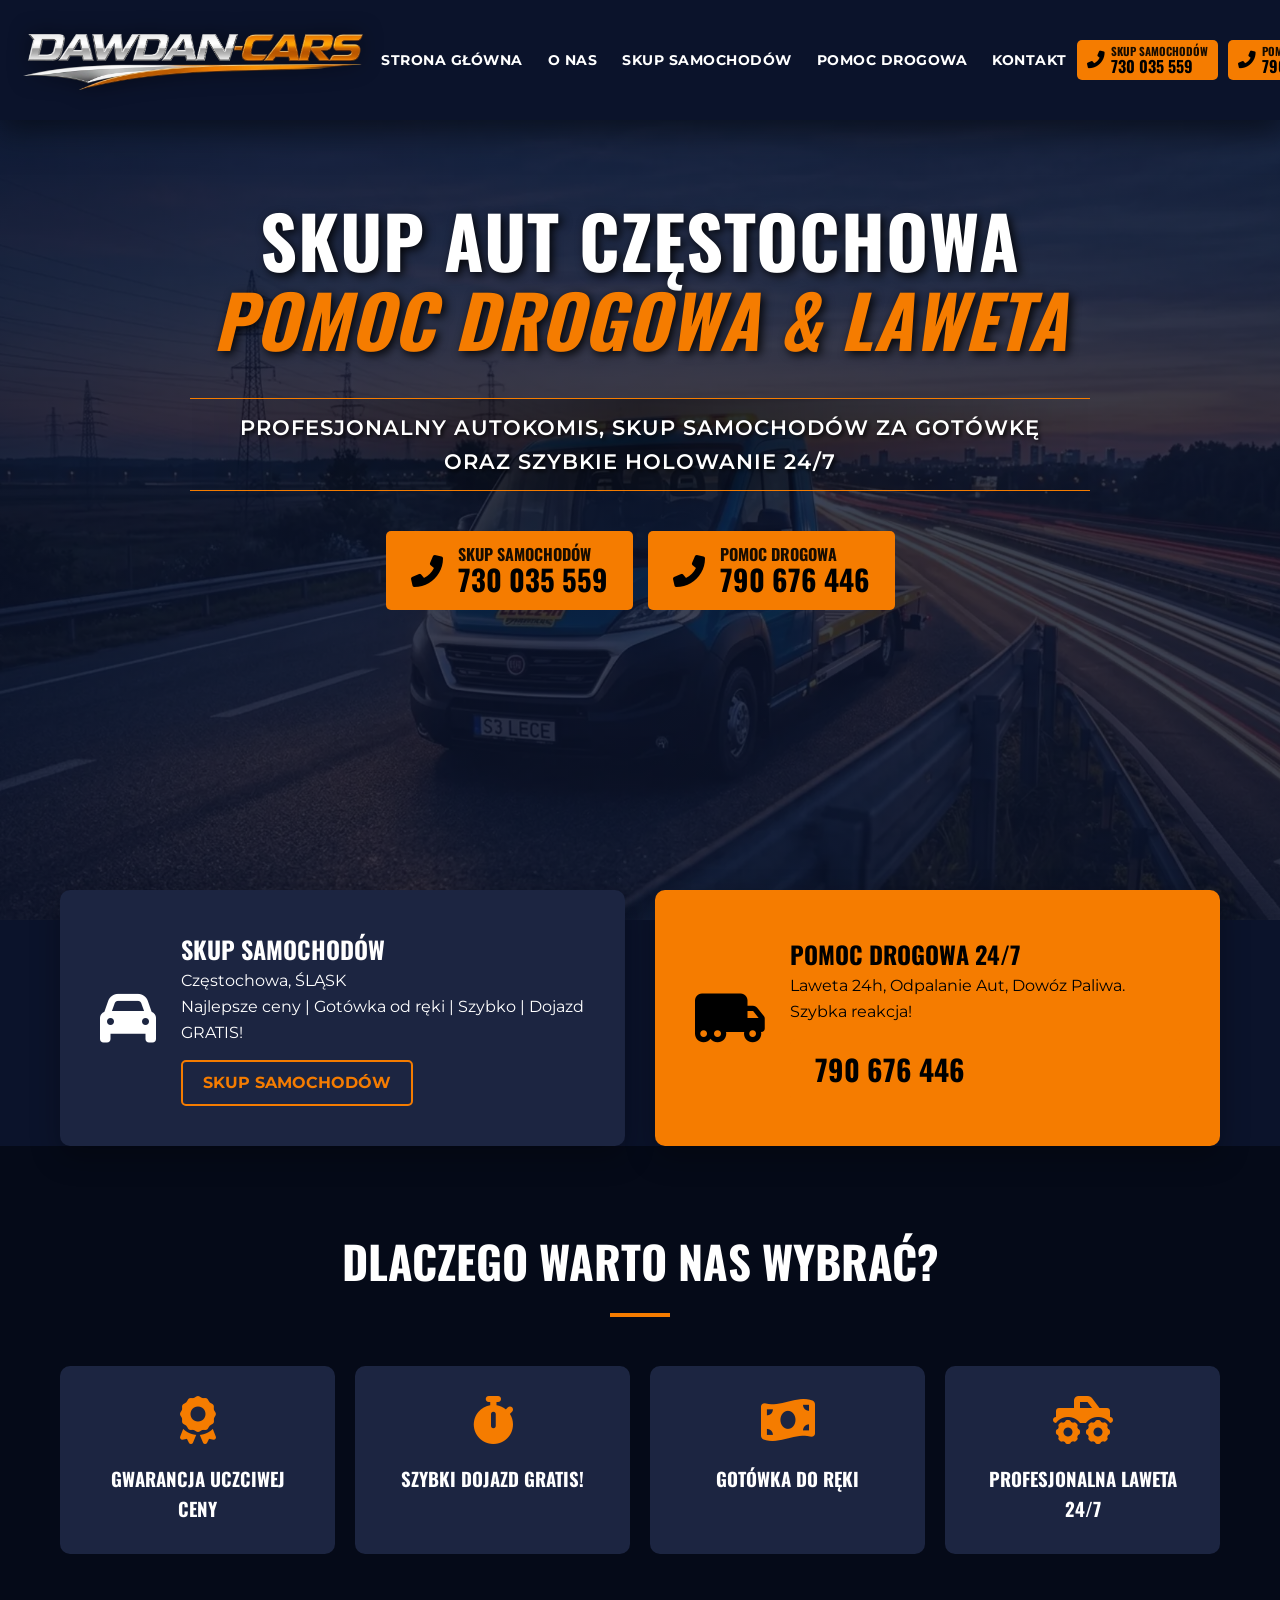
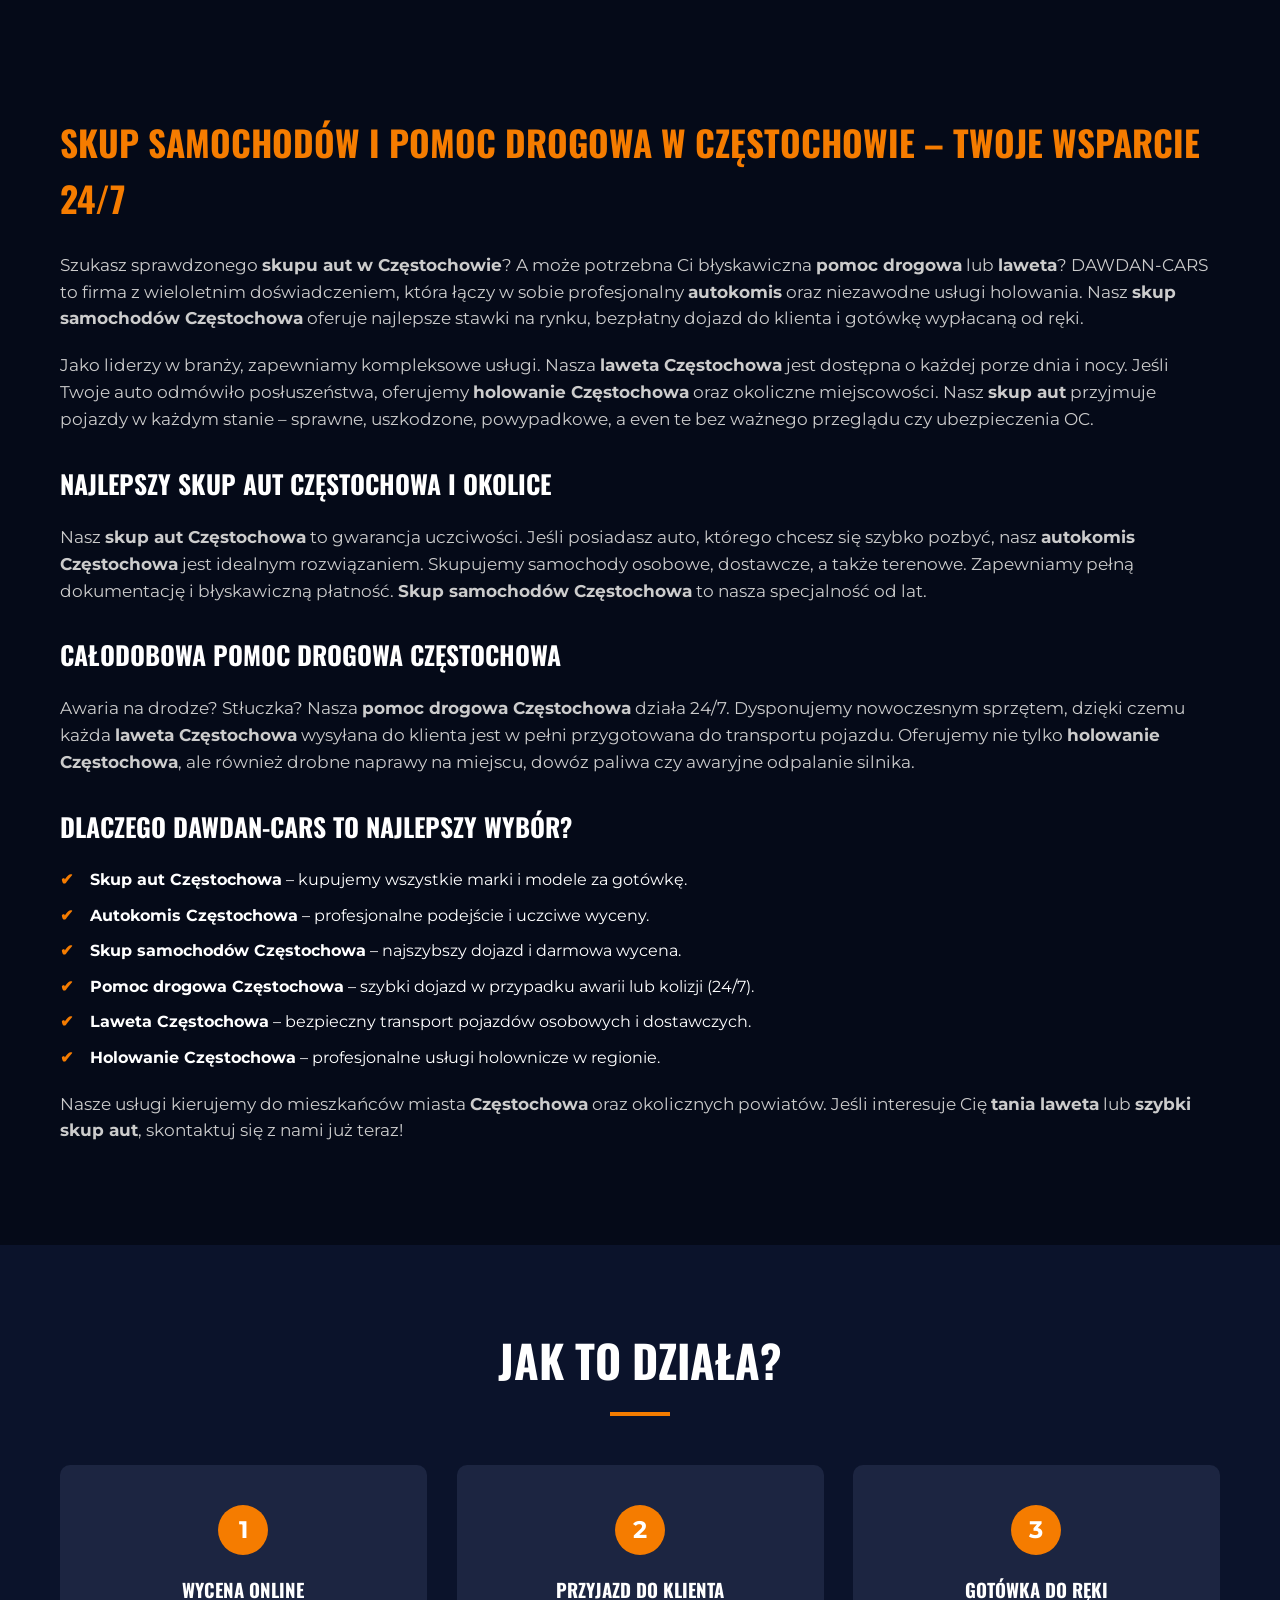
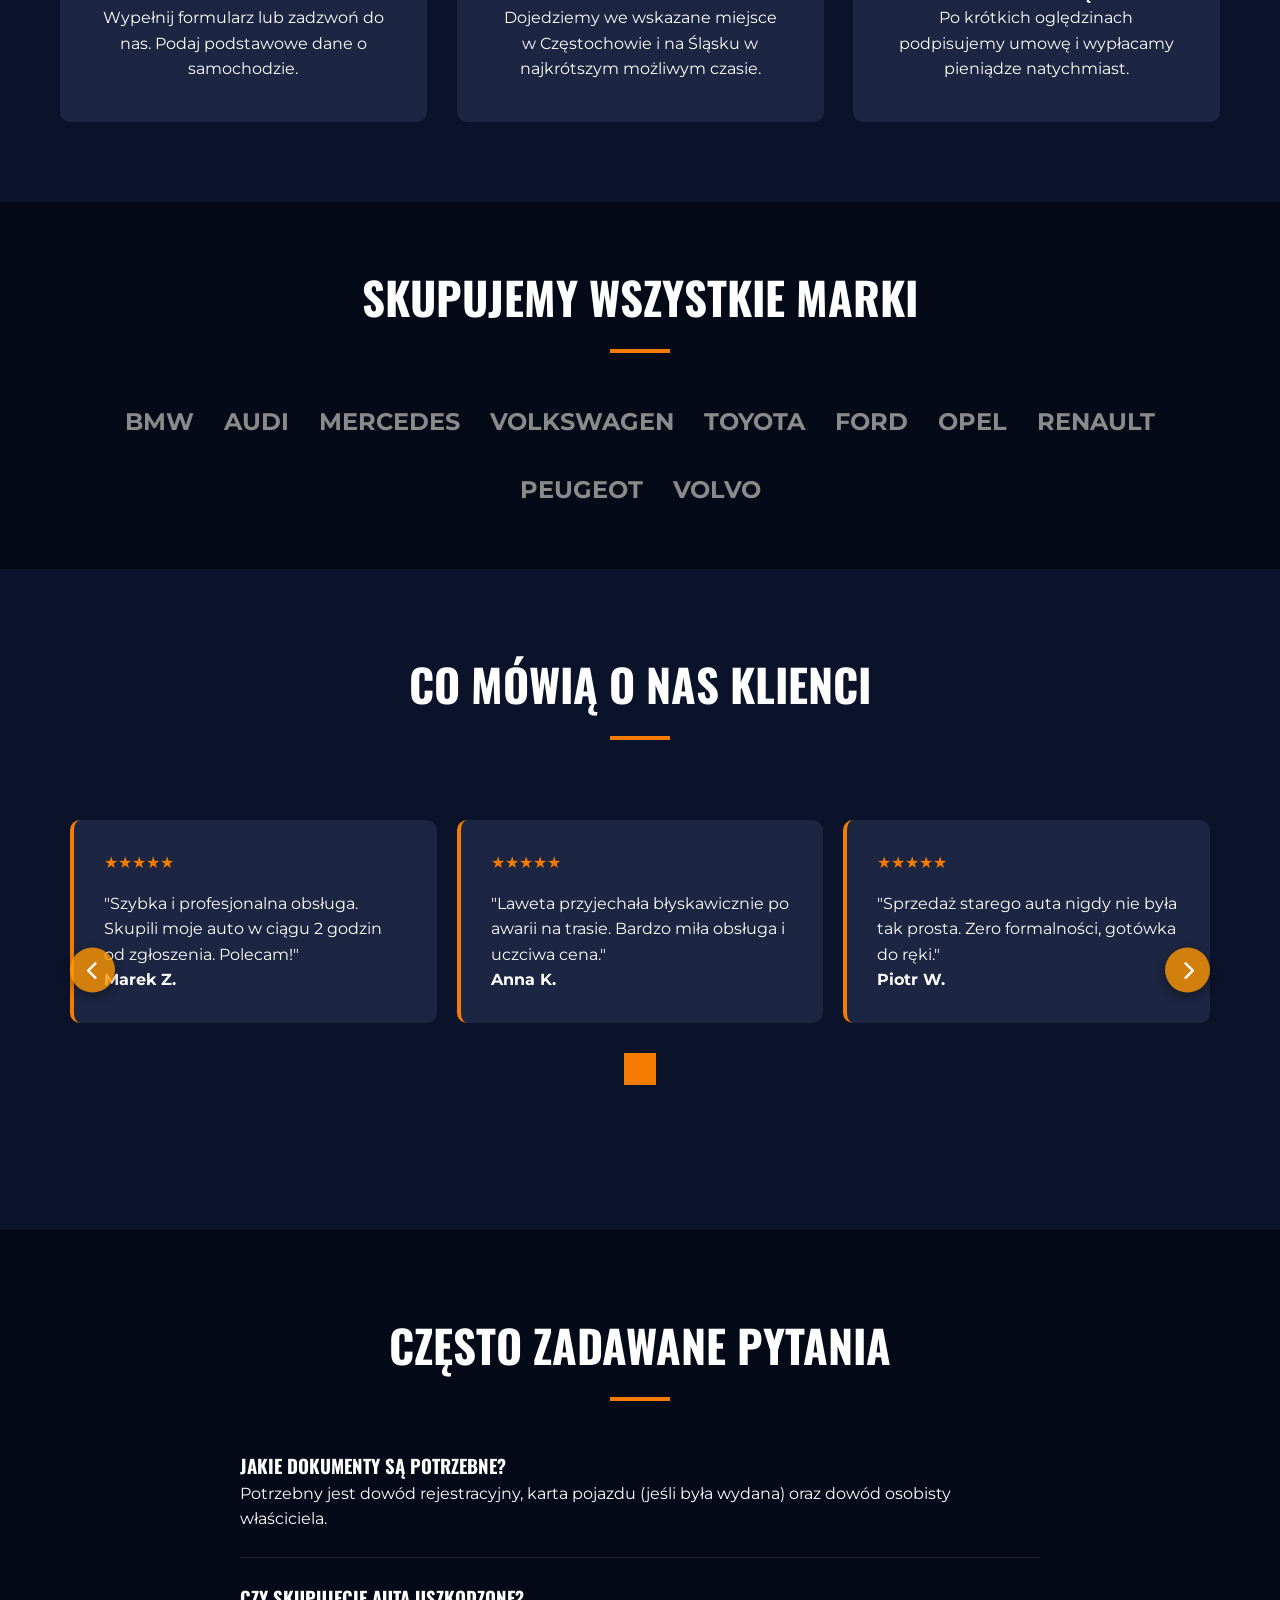
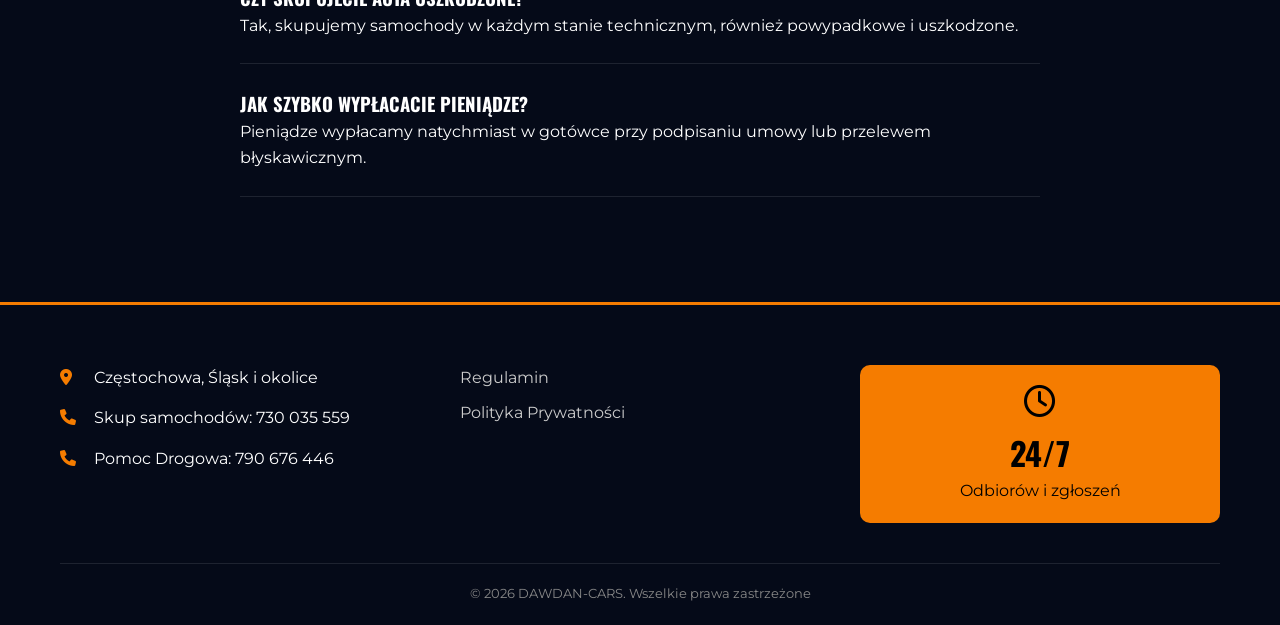
==== index.html @ d229348b "perf: comprehensive performance and accessibility optimization - Improved PageSpeed Insights score t" ====
<!DOCTYPE html>
<html lang="pl">
<head>


    <meta charset="UTF-8">
    <meta name="viewport" content="width=device-width, initial-scale=1.0">
<title>Skup Aut Częstochowa | Autokomis | Pomoc Drogowa 24h | Laweta Częstochowa</title>

<meta name="description" content="Skup aut Częstochowa i autokomis. Profesjonalna pomoc drogowa 24h, laweta oraz holowanie Częstochowa. Skup samochodów za gotówkę – szybka wycena i darmowy dojazd!">

<link rel="canonical" href="https://dawdan-cars.pl/">

<script type="application/ld+json">
{
  "@context": "https://schema.org",
  "@type": "LocalBusiness",
  "name": "DAWDAN-CARS",
  "image": "https://dawdan-cars.pl/logo.webp",
  "@id": "https://dawdan-cars.pl/#business",
  "url": "https://dawdan-cars.pl/",
  "telephone": "+48730035559",
  "address": {
    "@type": "PostalAddress",
    "streetAddress": "Częstochowa i okolice",
    "addressLocality": "Częstochowa",
    "postalCode": "42-200",
    "addressCountry": "PL"
  },
  "geo": {
    "@type": "GeoCoordinates",
    "latitude": 50.8118,
    "longitude": 19.1203
  },
  "openingHoursSpecification": {
    "@type": "OpeningHoursSpecification",
    "dayOfWeek": [
      "Monday",
      "Tuesday",
      "Wednesday",
      "Thursday",
      "Friday",
      "Saturday",
      "Sunday"
    ],
    "opens": "00:00",
    "closes": "23:59"
  },
  "sameAs": []
}
</script>


    <link rel="stylesheet" href="style.min.css" media="print" onload="this.media='all'">
    <link rel="stylesheet" href="critical.min.css">
    <noscript><link rel="stylesheet" href="style.min.css"></noscript>
    <link rel="preload" as="style" href="style.min.css">
    <link rel="preconnect" href="https://fonts.googleapis.com">
    <link rel="preconnect" href="https://fonts.gstatic.com" crossorigin>
    <link href="https://fonts.googleapis.com/css2?family=Montserrat:wght@400;700&family=Oswald:wght@500;700&display=swap" rel="stylesheet" media="print" onload="this.media='all'">
    <noscript><link href="https://fonts.googleapis.com/css2?family=Montserrat:wght@400;700&family=Oswald:wght@500;700&display=swap" rel="stylesheet"></noscript>
    <link rel="stylesheet" href="font-awesome.min.css" media="print" onload="this.media='all'">
    <noscript><link rel="stylesheet" href="font-awesome.min.css"></noscript>
    <!-- NOWE -->
    <link rel="preload" as="image" href="tlo.webp" fetchpriority="high" type="image/webp">

    <!-- ICONS -->
    <link rel="icon" href="favicony/favicon.ico" type="image/x-icon">
    <link rel="shortcut icon" href="favicony/favicon.ico" type="image/x-icon">
    <link rel="icon" href="favicony/favicon.ico" sizes="any">
    <link rel="icon" type="image/png" sizes="16x16" href="favicony/favicon-16x16.png">
    <link rel="icon" type="image/png" sizes="32x32" href="favicony/favicon-32x32.png">
    <link rel="icon" type="image/png" sizes="48x48" href="favicony/favicon-48x48.png">
    <link rel="icon" type="image/png" sizes="64x64" href="favicony/favicon-64x64.png">
    <link rel="icon" type="image/png" sizes="192x192" href="favicony/favicon-192x192.png">
    <link rel="icon" type="image/png" sizes="512x512" href="favicony/favicon-512x512.png">
    <link rel="apple-touch-icon" sizes="180x180" href="favicony/favicon-180x180.png">
</head>
<body>
    <header>    
        <div class="top-bar">
            <div class="container">
                <div class="logo">
                    <a href="index.html">
                        <img src="logo.webp" fetchpriority="high" alt="Skup samochodów, pomoc drogowa Częstochowa DAWDAN-CARS" width="349" height="60" >
                    </a>
                </div>
                <nav>
                    <ul>
                        <li><a href="index.html">STRONA GŁÓWNA</a></li>
                        <li><a href="o-nas.html">O NAS</a></li>
                        <li><a href="skup-samochodow.html">SKUP SAMOCHODÓW</a></li>
                        <li><a href="laweta-pomoc-drogowa.html">POMOC DROGOWA</a></li>
                        <li><a href="kontakt.html">KONTAKT</a></li>
                    </ul>
                    <div class="header-cta mobile-only">
                        <a href="tel:+48730035559" class="btn-call">                
                            <i class="fas fa-phone-alt"></i>
                            <span>
                                <span class="btn-label">SKUP SAMOCHODÓW</span>
                                <span class="btn-number">730 035 559</span>
                            </span>
                        </a>
                        <a href="tel:+48790676446" class="btn-call">
                            <i class="fas fa-phone-alt"></i>
                            <span>
                                <span class="btn-label">POMOC DROGOWA</span>
                                <span class="btn-number">790 676 446</span>
                            </span>
                        </a>
                    </div>
                </nav>
                <div class="header-cta desktop-only">
                    <a href="tel:+48730035559" class="btn-call">
                        <i class="fas fa-phone-alt"></i>
                        <span>
                            <span class="btn-label">SKUP SAMOCHODÓW</span>
                            <span class="btn-number">730 035 559</span>
                        </span>
                    </a>
                    <a href="tel:+48790676446" class="btn-call">
                        <i class="fas fa-phone-alt"></i>
                        <span>
                            <span class="btn-label">POMOC DROGOWA</span>
                            <span class="btn-number">790 676 446</span>
                        </span>
                    </a>
                </div>
                <button class="menu-toggle" aria-label="Otwórz menu">
                    <span></span>
                    <span></span>
                    <span></span>
                </button>
            </div>
        </div>
    </header>
    <div class="overlay"></div>

    <section id="home" class="hero">
        <div class="container">
            <div class="hero-content">
                <div class="hero-text" data-aos-custom="fade-up">
                    <h1>SKUP AUT CZĘSTOCHOWA <br> <span class="highlight">POMOC DROGOWA & LAWETA</span></h1>
                    <p class="hero-subtext">Profesjonalny autokomis, skup samochodów za gotówkę oraz szybkie holowanie 24/7</p>
                    <div class="hero-cta-buttons">
                        <a href="tel:+48730035559" class="btn-hero-call">
                            <i class="fas fa-phone-alt"></i>
                            <span>
                                <span class="btn-label">SKUP SAMOCHODÓW</span>
                                <span class="btn-number">730 035 559</span>
                            </span>
                        </a>
                        <a href="tel:+48790676446" class="btn-hero-call">
                            <i class="fas fa-phone-alt"></i>
                            <span>
                                <span class="btn-label">POMOC DROGOWA</span>
                                <span class="btn-number">790 676 446</span>
                            </span>
                        </a>
                    </div>
                </div>
            </div>
        </div>
    </section>

    <section class="service-boxes">
        <div class="container">
            <div class="box blue-box" role="article" data-aos-custom="fade-right">
                <div class="box-icon"><i class="fas fa-car"></i></div>
                <div class="box-content">
                    <h2>SKUP SAMOCHODÓW</h2>
                    <p>Częstochowa, ŚLĄSK<br>Najlepsze ceny | Gotówka od ręki | Szybko | Dojazd GRATIS!</p>
                    <a href="skup-samochodow.html" class="btn-outline">SKUP SAMOCHODÓW</a>
                </div>
            </div>
            <div class="box orange-box" role="article" data-aos-custom="fade-left">
                <div class="box-icon"><i class="fas fa-truck-moving"></i></div>
                <div class="box-content">
                    <h2>POMOC DROGOWA 24/7</h2>
                    <p>Laweta 24h, Odpalanie Aut, Dowóz Paliwa. Szybka reakcja!</p>
                    <div class="box-call">
                        <a href="tel:+48790676446" class="btn-hero-call">
                                <span class="btn-number">790 676 446</span>
                        </a>
                    </div>
                </div>
            </div>
        </div>
    </section>

    <section id="benefits" class="benefits">
        <div class="container">
            <h2 class="section-title" data-aos-custom="fade-up">DLACZEGO WARTO NAS WYBRAĆ?</h2>
            <div class="benefits-grid" role="list">
                <div class="benefit-item" role="listitem" data-aos-custom="zoom-in" data-aos-delay="100">
                    <i class="fas fa-award"></i>
                    <h3>GWARANCJA UCZCIWEJ CENY</h3>
                </div>
                <div class="benefit-item" role="listitem" data-aos-custom="zoom-in" data-aos-delay="200">
                    <i class="fas fa-stopwatch"></i>
                    <h3>SZYBKI DOJAZD GRATIS!</h3>
                </div>
                <div class="benefit-item" role="listitem" data-aos-custom="zoom-in" data-aos-delay="300">
                    <i class="fas fa-money-bill-wave"></i>
                    <h3>GOTÓWKA DO RĘKI</h3>
                </div>
                <div class="benefit-item" role="listitem" data-aos-custom="zoom-in" data-aos-delay="400">
                    <i class="fas fa-truck-monster"></i>
                    <h3>PROFESJONALNA LAWETA 24/7</h3>
                </div>
            </div>
        </div>
    </section>

    <section class="seo-content">
        <div class="container">
            <div class="seo-text-block" data-aos-custom="fade-up">
                <h2>Skup samochodów i pomoc drogowa w Częstochowie – Twoje wsparcie 24/7</h2>
                <p>Szukasz sprawdzonego <strong>skupu aut w Częstochowie</strong>? A może potrzebna Ci błyskawiczna <strong>pomoc drogowa</strong> lub <strong>laweta</strong>? DAWDAN-CARS to firma z wieloletnim doświadczeniem, która łączy w sobie profesjonalny <strong>autokomis</strong> oraz niezawodne usługi holowania. Nasz <strong>skup samochodów Częstochowa</strong> oferuje najlepsze stawki na rynku, bezpłatny dojazd do klienta i gotówkę wypłacaną od ręki.</p>

                <p>Jako liderzy w branży, zapewniamy kompleksowe usługi. Nasza <strong>laweta Częstochowa</strong> jest dostępna o każdej porze dnia i nocy. Jeśli Twoje auto odmówiło posłuszeństwa, oferujemy <strong>holowanie Częstochowa</strong> oraz okoliczne miejscowości. Nasz <strong>skup aut</strong> przyjmuje pojazdy w każdym stanie – sprawne, uszkodzone, powypadkowe, a even te bez ważnego przeglądu czy ubezpieczenia OC.</p>

                <h3>Najlepszy Skup Aut Częstochowa i okolice</h3>
                <p>Nasz <strong>skup aut Częstochowa</strong> to gwarancja uczciwości. Jeśli posiadasz auto, którego chcesz się szybko pozbyć, nasz <strong>autokomis Częstochowa</strong> jest idealnym rozwiązaniem. Skupujemy samochody osobowe, dostawcze, a także terenowe. Zapewniamy pełną dokumentację i błyskawiczną płatność. <strong>Skup samochodów Częstochowa</strong> to nasza specjalność od lat.</p>

                <h3>Całodobowa Pomoc Drogowa Częstochowa</h3>
                <p>Awaria na drodze? Stłuczka? Nasza <strong>pomoc drogowa Częstochowa</strong> działa 24/7. Dysponujemy nowoczesnym sprzętem, dzięki czemu każda <strong>laweta Częstochowa</strong> wysyłana do klienta jest w pełni przygotowana do transportu pojazdu. Oferujemy nie tylko <strong>holowanie Częstochowa</strong>, ale również drobne naprawy na miejscu, dowóz paliwa czy awaryjne odpalanie silnika.</p>

                <h3>Dlaczego DAWDAN-CARS to najlepszy wybór?</h3>
                <ul>
                    <li><strong>Skup aut Częstochowa</strong> – kupujemy wszystkie marki i modele za gotówkę.</li>
                    <li><strong>Autokomis Częstochowa</strong> – profesjonalne podejście i uczciwe wyceny.</li>
                    <li><strong>Skup samochodów Częstochowa</strong> – najszybszy dojazd i darmowa wycena.</li>
                    <li><strong>Pomoc drogowa Częstochowa</strong> – szybki dojazd w przypadku awarii lub kolizji (24/7).</li>
                    <li><strong>Laweta Częstochowa</strong> – bezpieczny transport pojazdów osobowych i dostawczych.</li>
                    <li><strong>Holowanie Częstochowa</strong> – profesjonalne usługi holownicze w regionie.</li>
                </ul>

                <p>Nasze usługi kierujemy do mieszkańców miasta <strong>Częstochowa</strong> oraz okolicznych powiatów. Jeśli interesuje Cię <strong>tania laweta</strong> lub <strong>szybki skup aut</strong>, skontaktuj się z nami już teraz!</p>
            </div>
        </div>
    </section>

    <!-- Jak to działa (How It Works) -->
    <section id="how-it-works" class="how-it-works">
        <div class="container">
            <h2 class="section-title" data-aos-custom="fade-up">JAK TO DZIAŁA?</h2>
            <div class="steps-grid" role="list">
                <div class="step" role="listitem" data-aos-custom="fade-up" data-aos-delay="100">
                    <div class="step-num">1</div>
                    <h3>Wycena online</h3>
                    <p>Wypełnij formularz lub zadzwoń do nas. Podaj podstawowe dane o samochodzie.</p>
                </div>
                <div class="step" role="listitem" data-aos-custom="fade-up" data-aos-delay="200">
                    <div class="step-num">2</div>
                    <h3>Przyjazd do klienta</h3>
                    <p>Dojedziemy we wskazane miejsce w Częstochowie i na Śląsku w najkrótszym możliwym czasie.</p>
                </div>
                <div class="step" role="listitem" data-aos-custom="fade-up" data-aos-delay="300">
                    <div class="step-num">3</div>
                    <h3>Gotówka do ręki</h3>
                    <p>Po krótkich oględzinach podpisujemy umowę i wypłacamy pieniądze natychmiast.</p>
                </div>
            </div>
        </div>
    </section>

    <!-- Brands We Buy -->
    <section class="brands">
        <div class="container">
            <h2 class="section-title">SKUPUJEMY WSZYSTKIE MARKI</h2>
            <div class="brands-flex">
                <span>BMW</span>
                <span>AUDI</span>
                <span>MERCEDES</span>
                <span>VOLKSWAGEN</span>
                <span>TOYOTA</span>
                <span>FORD</span>
                <span>OPEL</span>
                <span>RENAULT</span>
                <span>PEUGEOT</span>
                <span>VOLVO</span>
            </div>
        </div>
    </section>
    <!--
    <section class="recent-buys">
        <div class="container">
            <h2 class="section-title">OSTATNIE REALIZACJE</h2>
            <div class="custom-slider buys-slider">
                <div class="slider-track">
                    <div class="slider-item">
                        <div class="buy-card">
                            <div class="car-img" style="background-image: url('tlo.webp')"></div>
                            <p>VW Golf</p>
                        </div>
                    </div>
                    <div class="slider-item">
                        <div class="buy-card">
                            <div class="car-img" style="background-image: url('tlo.webp')"></div>
                            <p>Audi A4</p>
                        </div>
                    </div>
                    <div class="slider-item">
                        <div class="buy-card">
                            <div class="car-img" style="background-image: url('tlo.webp')"></div>
                            <p>Ford Focus</p>
                        </div>
                    </div>
                    <div class="slider-item">
                        <div class="buy-card">
                            <div class="car-img" style="background-image: url('tlo.webp')"></div>
                            <p>Porsche 911 2019</p>
                        </div>
                    </div>
                </div>
                <div class="slider-pagination"></div>
                <button class="slider-nav slider-next" aria-label="Następny slajd"><i class="fas fa-chevron-right"></i></button>
                <button class="slider-nav slider-prev" aria-label="Poprzedni slajd"><i class="fas fa-chevron-left"></i></button>
            </div>
        </div>
    </section>
    -->
    <!-- Testimonials -->
    <section class="testimonials">
        <div class="container">
            <h2 class="section-title">CO MÓWIĄ O NAS KLIENCI</h2>
            <div class="custom-slider testimonials-slider" role="region" aria-label="Opinie klientów">
                <div class="slider-track">
                    <div class="slider-item">
                        <div class="testimonial">
                            <div class="stars">★★★★★</div>
                            <p>"Szybka i profesjonalna obsługa. Skupili moje auto w ciągu 2 godzin od zgłoszenia. Polecam!"</p>
                            <strong>Marek Z.</strong>
                        </div>
                    </div>
                    <div class="slider-item">
                        <div class="testimonial">
                            <div class="stars">★★★★★</div>
                            <p>"Laweta przyjechała błyskawicznie po awarii na trasie. Bardzo miła obsługa i uczciwa cena."</p>
                            <strong>Anna K.</strong>
                        </div>
                    </div>
                    <div class="slider-item">
                        <div class="testimonial">
                            <div class="stars">★★★★★</div>
                            <p>"Sprzedaż starego auta nigdy nie była tak prosta. Zero formalności, gotówka do ręki."</p>
                            <strong>Piotr W.</strong>
                        </div>
                    </div>
                </div>
                <div class="slider-pagination"></div>
                <button class="slider-nav slider-next" aria-label="Next slide"><i class="fas fa-chevron-right"></i></button>
                <button class="slider-nav slider-prev" aria-label="Previous slide"><i class="fas fa-chevron-left"></i></button>
            </div>
        </div>
    </section>

    <!-- FAQ -->
    <section class="faq">
        <div class="container">
            <h2 class="section-title">CZĘSTO ZADAWANE PYTANIA</h2>
            <div class="faq-list">
                <div class="faq-item">
                    <h3>Jakie dokumenty są potrzebne?</h3>
                    <p>Potrzebny jest dowód rejestracyjny, karta pojazdu (jeśli była wydana) oraz dowód osobisty właściciela.</p>
                </div>
                <div class="faq-item">
                    <h3>Czy skupujecie auta uszkodzone?</h3>
                    <p>Tak, skupujemy samochody w każdym stanie technicznym, również powypadkowe i uszkodzone.</p>
                </div>
                <div class="faq-item">
                    <h3>Jak szybko wypłacacie pieniądze?</h3>
                    <p>Pieniądze wypłacamy natychmiast w gotówce przy podpisaniu umowy lub przelewem błyskawicznym.</p>
                </div>
            </div>
        </div>
    </section>

    <footer>
        <div class="container">
            <div class="footer-grid">
                <div class="footer-info">
                    <p><i class="fas fa-map-marker-alt"></i> Częstochowa, Śląsk i okolice</p>
                    <p><i class="fas fa-phone"></i> Skup samochodów: 730 035 559</p>
                    <p><i class="fas fa-phone"></i> Pomoc Drogowa: 790 676 446</p>
                </div>
                <div class="footer-links">
                    <ul>
                        <li><a href="#">Regulamin</a></li>
                        <li><a href="#">Polityka Prywatności</a></li>
                    </ul>
                </div>
                <div class="footer-hours">
                    <div class="hours-box">
                        <i class="far fa-clock"></i>
                        <span>24/7</span>
                        <p>Odbiorów i zgłoszeń</p>
                    </div>
                </div>
            </div>
            <div class="footer-bottom">
                <p>&copy; 2026 DAWDAN-CARS. Wszelkie prawa zastrzeżone</p>
            </div>
        </div>
    </footer>

    <script src="script.min.js"></script>
</body>
</html>
---- style.min.css ----
:root{--primary-color:#f57c00;--secondary-color:#0b132b;--accent-color:#1c2541;--text-light:#ffffff;--text-dark:#333333;--bg-dark:#0b132b;--bg-light:#f4f4f4}*{margin:0;padding:0;box-sizing:border-box}body{font-family:Montserrat,sans-serif;line-height:1.6;color:var(--text-light);background-color:var(--bg-dark);overflow-x:hidden}h1,h2,h3,h4{font-family:Oswald,sans-serif;text-transform:uppercase}.container{max-width:1200px;margin:0 auto;padding:0 20px}header{background-color:#0b132b;position:sticky;top:0;z-index:2000;box-shadow:0 10px 30px rgba(0,0,0,.5);transition:padding .3s ease,background .3s ease;will-change:padding,background;padding:15px 0}header.scrolled{padding:5px 0;background:rgba(11,19,43,.95)}header.menu-open{box-shadow:none;background:#0b132b}.top-bar .container{display:grid;grid-template-columns:1fr auto 1fr;align-items:center;height:auto;max-width:100%;padding:15px 20px}.logo{display:flex;justify-content:flex-start}.logo img{max-height:60px;width:auto;display:block;transition:transform .3s ease;filter:drop-shadow(0 0 10px rgba(0,0,0,.5))}.logo img:hover{transform:scale(1.05);filter:drop-shadow(0 0 12px rgba(255,152,0,.3))}nav{display:flex;align-items:center;justify-content:center}nav ul{display:flex;list-style:none;gap:10px}nav a{text-decoration:none;color:var(--text-light);font-weight:700;font-size:.85rem;padding:8px 10px;transition:all .3s ease;text-transform:uppercase;letter-spacing:.5px;white-space:nowrap}nav a.active,nav a:hover{color:var(--primary-color)}nav a:focus{outline:2px solid var(--primary-color);outline-offset:4px}a.btn-call:focus,a.btn-hero-call:focus,a.btn-outline:focus,button:focus{outline:3px solid #fff;outline-offset:2px}.header-cta{display:flex;flex-direction:row;justify-content:flex-end;align-items:center;gap:10px}.mobile-only{display:none}.header-cta .btn-call{display:flex;align-items:center;gap:6px;text-decoration:none;color:#000;background:var(--primary-color);padding:6px 10px;transition:background .3s;font-family:Oswald,sans-serif;font-weight:700;border-radius:5px;line-height:1;white-space:nowrap}.header-cta .btn-call i{font-size:1.1rem}.btn-label{display:block;font-size:.7rem;text-transform:uppercase;color:inherit}.btn-number{display:block;font-size:1rem;color:inherit}.header-cta .btn-call:hover{background:#e68a00}.menu-toggle{display:none;flex-direction:column;justify-content:center;align-items:center;width:50px;height:50px;background:rgba(255,152,0,.1);border:2px solid var(--primary-color);border-radius:12px;cursor:pointer;padding:0;z-index:2200;transition:all .3s cubic-bezier(.4, 0, .2, 1);position:relative}.menu-toggle:hover{background:var(--primary-color)}.menu-toggle:hover span{background:#fff}.menu-toggle span{width:26px;height:2px;background:var(--primary-color);border-radius:2px;transition:all .4s cubic-bezier(.68, -.6, .32, 1.6);position:absolute}.menu-toggle span:first-child{transform:translateY(-8px)}.menu-toggle span:nth-child(2){transform:translateY(0);width:18px;right:9px}.menu-toggle span:nth-child(3){transform:translateY(8px)}.menu-toggle.active{background:rgba(255,255,255,.1);border-color:#fff}.menu-toggle.active span{background:#fff}.menu-toggle.active span:first-child{transform:translateY(0) rotate(45deg)}.menu-toggle.active span:nth-child(2){opacity:0;transform:translateX(-20px)}.menu-toggle.active span:nth-child(3){transform:translateY(0) rotate(-45deg)}.hero{background:linear-gradient(rgba(11,19,43,.8),rgba(11,19,43,.8)),url('tlo.webp');background-size:cover;background-position:center;padding:80px 0;min-height:800px;display:flex;align-items:stretch;justify-content:center}.hero .container{display:flex;flex-direction:column}.hero-content{display:flex;flex-direction:column;align-items:center;width:100%;height:100%}.hero-text{width:100%;display:flex;flex-direction:column;align-items:center;min-height:400px}.hero-text h1{font-size:clamp(1.8rem, 8vw, 4.5rem);color:var(--text-light);line-height:1.1;width:100%;text-shadow:3px 3px 10px rgba(0,0,0,.9);text-align:center;margin-bottom:clamp(20px,5vh,40px);white-space:normal;word-wrap:break-word;letter-spacing:1px;min-height:1.1em;contain-intrinsic-size:auto 1.1em}.hero-text h1 .highlight{color:var(--primary-color);font-style:italic;font-weight:900}.hero-cta-buttons{display:flex;flex-wrap:wrap;justify-content:center;gap:15px;margin-bottom:40px}.btn-hero-call{display:flex;align-items:center;background:var(--primary-color);color:#000;padding:15px 25px;text-decoration:none;font-weight:700;font-family:Oswald,sans-serif;border-radius:5px;transition:background .3s;line-height:1.1;text-align:left}.btn-hero-call i{font-size:2rem;margin-right:15px}.btn-hero-call .btn-label{font-size:1rem;color:inherit}.btn-hero-call .btn-number{font-size:1.8rem;color:inherit}.btn-hero-call:hover{background:#e68a00}.hero-features{list-style:none;display:flex;gap:30px;margin-top:auto;padding-top:50px}.hero-features li{font-weight:700;font-size:.9rem}.hero-features i{color:var(--primary-color);margin-right:5px}.service-boxes{margin-top:clamp(-30px,-5vw,-50px);position:relative;z-index:10}.service-boxes .container{display:grid;grid-template-columns:repeat(auto-fit,minmax(280px,1fr));gap:30px}.box{display:flex;align-items:center;padding:40px;border-radius:10px;gap:25px;box-shadow:0 10px 30px rgba(0,0,0,.3)}.blue-box{background-color:var(--accent-color)}.orange-box{background-color:var(--primary-color);color:#000}.box-icon i{font-size:3.5rem}.box-content h3{font-size:1.5rem;margin-bottom:10px}.btn-outline{display:inline-block;margin-top:15px;padding:8px 20px;border:2px solid var(--primary-color);color:var(--primary-color);text-decoration:none;font-weight:700;border-radius:5px;transition:all .3s}.btn-outline:hover{background:var(--primary-color);color:#fff}.box-call{margin-top:15px;display:flex;flex-direction:column}.box-call span{font-size:.8rem;text-transform:uppercase}.box-call strong{font-size:1.8rem;font-family:Oswald,sans-serif}[data-aos]{will-change:transform,opacity}.benefits{padding:80px 0;background-color:#050a18}.section-title{text-align:center;font-size:clamp(1.8rem, 5vw, 2.8rem);margin-bottom:clamp(30px,8vw,50px);position:relative;padding:0 15px}.section-title::after{content:'';display:block;width:60px;height:4px;background:var(--primary-color);margin:15px auto}.benefits-grid{display:grid;grid-template-columns:repeat(auto-fit,minmax(250px,1fr));gap:20px}.benefit-item{text-align:center;padding:30px;background:var(--accent-color);border-radius:10px;transition:transform .3s}.benefit-item:hover{transform:translateY(-10px);border-bottom:3px solid var(--primary-color)}.benefit-item i{font-size:3rem;color:var(--primary-color);margin-bottom:20px}.benefit-item h4{font-size:1.1rem}.recent-buys{padding:80px 0;overflow:hidden}.buys-slider{padding:20px 0 50px!important}.buys-slider .slider-next,.buys-slider .slider-prev{color:var(--primary-color)}@media (max-width:768px){.buys-slider .slider-next,.buys-slider .slider-prev{display:none}}.buys-slider .active{background:var(--primary-color)}.buy-card{background:var(--accent-color);border-radius:10px;overflow:hidden;text-align:center}.car-img{height:180px;background-size:cover;background-position:center}.buy-card p{padding:15px;font-weight:700;text-transform:uppercase}footer{background:#050a18;padding:60px 0 20px;border-top:3px solid var(--primary-color)}footer h3{text-align:center;font-size:2rem;margin-bottom:40px}.footer-grid{display:grid;grid-template-columns:repeat(auto-fit,minmax(250px,1fr));gap:40px;margin-bottom:40px}.footer-info p{margin-bottom:15px}.footer-info i{color:var(--primary-color);margin-right:10px;width:20px}.hours-box{background:var(--primary-color);padding:20px;border-radius:10px;text-align:center;color:#000}.hours-box i{font-size:2rem;margin-bottom:10px}.hours-box span{display:block;font-size:2rem;font-weight:700;font-family:Oswald,sans-serif}.footer-links ul{list-style:none}.footer-links li{margin-bottom:10px}.footer-links a{color:#ccc;text-decoration:none}.footer-links a:hover{color:var(--primary-color)}.footer-bottom{text-align:center;padding-top:20px;border-top:1px solid rgba(255,255,255,.1);font-size:.8rem;color:#888}.seo-content{padding:80px 0;background:#050a18}.seo-text-block h2{font-size:2.2rem;color:var(--primary-color);margin-bottom:25px}.seo-text-block h3{font-size:1.6rem;margin-top:30px;margin-bottom:20px}.seo-text-block p{margin-bottom:20px;font-size:1.05rem;color:#ccc}.seo-text-block ul{list-style:none;margin-bottom:20px}.seo-text-block li{margin-bottom:10px;padding-left:30px;position:relative}.seo-text-block li::before{content:'✔';position:absolute;left:0;color:var(--primary-color);font-weight:700}.hero-subtext{font-size:1.3rem;text-align:center;margin:0 auto 40px;color:#fff;max-width:900px;font-weight:600;letter-spacing:1px;text-transform:uppercase;text-shadow:2px 2px 4px rgba(0,0,0,.9);background:linear-gradient(90deg,transparent,rgba(0,0,0,.4),transparent);padding:12px 20px;border-top:1px solid var(--primary-color);border-bottom:1px solid var(--primary-color)}.how-it-works{padding:80px 0;background:var(--bg-dark)}.steps-grid{display:grid;grid-template-columns:repeat(auto-fit,minmax(280px,1fr));gap:30px;margin-top:40px}.step{text-align:center;padding:40px;background:var(--accent-color);border-radius:10px;position:relative}.step-num{width:50px;height:50px;background:var(--primary-color);color:#fff;border-radius:50%;display:flex;align-items:center;justify-content:center;font-size:1.5rem;font-weight:700;margin:0 auto 20px}.brands{padding:60px 0;background:#050a18}.brands-flex{display:flex;flex-wrap:wrap;justify-content:center;gap:30px}.brands-flex span{font-size:1.5rem;font-weight:700;color:#8a8a8a;text-transform:uppercase}.testimonials{padding:80px 0;background:var(--bg-dark);overflow:hidden}.testimonials-slider{padding:20px 0 50px!important}.testimonials-slider .active{background:var(--primary-color)}.testimonial{background:var(--accent-color);padding:30px;border-radius:10px;border-left:4px solid var(--primary-color)}.stars{color:var(--primary-color);margin-bottom:15px}.faq{padding:80px 0;background:#050a18}.faq-list{max-width:800px;margin:0 auto}.faq-item{margin-bottom:25px;padding-bottom:25px;border-bottom:1px solid rgba(255,255,255,.1)}.faq-item h4{color:var(--primary-color);margin-bottom:10px}.page-header{padding:clamp(40px,10vw,80px) 0;text-align:center;color:#fff}.page-header h1{font-size:clamp(2rem, 8vw, 3.5rem);margin-bottom:10px}.page-header p{font-size:1.2rem;color:var(--primary-color)}.about-content,.contact-page,.service-details,.tow-details{padding:80px 0}.about-grid,.contact-grid,.service-grid,.tow-grid{display:grid;grid-template-columns:repeat(auto-fit,minmax(320px,1fr));gap:50px}.about-stats{display:grid;grid-template-columns:repeat(auto-fit,minmax(200px,1fr));gap:20px}.stat-item{background:var(--accent-color);padding:30px;border-radius:10px;text-align:center;border-bottom:3px solid var(--primary-color)}.stat-item strong{display:block;font-size:2.5rem;color:var(--primary-color);font-family:Oswald,sans-serif}.check-list{list-style:none;margin:20px 0}.check-list li{margin-bottom:10px}.check-list i{color:var(--primary-color);margin-right:10px}.tow-services-grid{display:grid;grid-template-columns:repeat(auto-fit,minmax(250px,1fr));gap:20px;margin-top:30px}.tow-service-item{background:var(--accent-color);padding:20px;border-radius:10px}.tow-service-item i{font-size:2rem;color:var(--primary-color);margin-bottom:10px}.urgent-box{background:var(--primary-color);padding:40px;border-radius:10px;text-align:center;color:#000}.btn-urgent{display:inline-block;margin-top:20px;background:#fff;color:var(--primary-color);padding:15px 30px;text-decoration:none;font-weight:700;border-radius:5px;font-size:1.2rem}.contact-item{display:flex;gap:20px;margin-bottom:30px}.contact-item i{font-size:1.5rem;color:var(--primary-color)}.map-placeholder{position:relative;border-radius:10px;overflow:hidden;margin-top:30px}.map-placeholder img{width:100%;height:clamp(200px,40vh,400px);object-fit:cover;filter:grayscale(1)}.map-overlay{position:absolute;bottom:0;left:0;width:100%;background:rgba(255,152,0,.9);color:#fff;padding:10px;text-align:center;font-weight:700}.form-group{margin-bottom:20px}.form-group input,.form-group select,.form-group textarea{width:100%;padding:12px;border-radius:5px;border:1px solid rgba(255,255,255,.1);background:rgba(255,255,255,.05);color:#fff;font-family:inherit}.form-group textarea{height:150px}.hero-form-box{background:var(--accent-color);padding:30px;border-radius:15px;box-shadow:0 15px 35px rgba(0,0,0,.4);border:1px solid rgba(255,152,0,.2)}.hero-form-box h3{color:var(--primary-color);font-size:1.8rem;margin-bottom:5px;text-align:center}.form-subtitle{text-align:center;font-size:.9rem;margin-bottom:25px;color:#ccc}.hero-form-box .form-group{margin-bottom:15px}.hero-form-box input,.hero-form-box select,.hero-form-box textarea{width:100%;padding:12px 15px;border-radius:8px;border:1px solid rgba(255,255,255,.1);background:rgba(255,255,255,.05);color:#fff;font-family:inherit;transition:all .3s ease}.hero-form-box select option{background:var(--accent-color);color:#fff}.hero-form-box input:focus,.hero-form-box select:focus,.hero-form-box textarea:focus{outline:0;border-color:var(--primary-color);background:rgba(255,255,255,.1);box-shadow:0 0 10px rgba(255,152,0,.2)}.checkbox-group label{display:flex;align-items:center;gap:10px;cursor:pointer;font-size:.95rem;color:#ccc;transition:color .3s}.checkbox-group label:hover{color:#fff}.checkbox-group input[type=checkbox]{width:20px;height:20px;cursor:pointer;accent-color:var(--primary-color)}.hero-form-box textarea{height:100px;resize:vertical}.file-upload-wrapper{margin-bottom:20px}.file-upload-label{display:flex;flex-direction:column;align-items:center;justify-content:center;padding:20px;border:2px dashed rgba(255,152,0,.4);border-radius:10px;cursor:pointer;transition:all .3s ease;background:rgba(255,152,0,.05)}.file-upload-label:hover{background:rgba(255,152,0,.1);border-color:var(--primary-color)}.file-upload-label i{font-size:2rem;color:var(--primary-color);margin-bottom:10px}.file-upload-label span{font-size:.9rem;font-weight:700}.file-preview-grid{display:grid;grid-template-columns:repeat(auto-fill,minmax(60px,1fr));gap:10px;margin-top:15px}.preview-item{position:relative;aspect-ratio:1;border-radius:5px;overflow:hidden;border:1px solid var(--primary-color)}.preview-item img{width:100%;height:100%;object-fit:cover}.btn-submit{width:100%;padding:15px;background:var(--primary-color);color:#000;border:none;border-radius:8px;font-family:Oswald,sans-serif;font-size:1.2rem;font-weight:700;cursor:pointer;transition:all .3s ease;text-transform:uppercase;letter-spacing:1px}.btn-submit:hover{background:#e68a00;transform:translateY(-2px);box-shadow:0 5px 15px rgba(255,152,0,.4)}.btn-submit:active{transform:translateY(0)}.form-message{margin-top:15px;padding:10px;border-radius:5px;text-align:center;font-weight:700;display:none}.form-message.success{display:block;background:rgba(76,175,80,.1);color:#4caf50;border:1px solid #4caf50}.form-message.error{display:block;background:rgba(244,67,54,.1);color:#f44336;border:1px solid #f44336}@media (max-width:1100px){.menu-toggle{display:flex;order:3}.desktop-only{display:none}.mobile-only{display:flex}.top-bar .container{display:flex;justify-content:space-between}nav{position:fixed;top:0;left:0;width:100%;height:100vh;background:rgba(11,19,43,.98);backdrop-filter:blur(15px);-webkit-backdrop-filter:blur(15px);padding:120px 20px 40px;flex-direction:column;transition:all .5s cubic-bezier(.7, 0, .3, 1);z-index:2100;display:flex;justify-content:flex-start;align-items:center;transform:translateY(-100%);visibility:hidden}nav.active{transform:translateY(0);visibility:visible}nav ul{flex-direction:column;gap:10px;width:100%;max-width:400px;text-align:center}nav li{width:100%;opacity:0;transform:translateY(-20px);transition:all .4s ease}nav.active li{opacity:1;transform:translateY(0)}nav.active li:first-child{transition-delay:0.1s}nav.active li:nth-child(2){transition-delay:0.15s}nav.active li:nth-child(3){transition-delay:0.2s}nav.active li:nth-child(4){transition-delay:0.25s}nav.active li:nth-child(5){transition-delay:0.3s}nav a{font-size:1.25rem;font-family:Oswald,sans-serif;display:block;padding:12px 0;letter-spacing:2px;color:#fff;text-transform:uppercase;position:relative;border-bottom:1px solid rgba(255,255,255,.05)}nav a::after{content:'';position:absolute;bottom:0;left:50%;width:0;height:2px;background:var(--primary-color);transition:all .3s ease;transform:translateX(-50%)}nav a:hover{color:var(--primary-color)}nav a:hover::after{width:100%}.top-bar .container{padding:10px 15px}nav .header-cta.mobile-only{display:flex;flex-direction:column;gap:15px;margin-top:40px;width:100%;max-width:360px;opacity:0;transform:translateY(20px);transition:all .4s ease .4s}nav .header-cta.mobile-only .btn-call{padding:15px 25px;width:100%;justify-content:center}nav .header-cta.mobile-only .btn-label{font-size:1.1rem}nav .header-cta.mobile-only .btn-number{font-size:1.8rem}nav.active .header-cta.mobile-only{opacity:1;transform:translateY(0)}.header-cta{display:none}.overlay{position:fixed;top:0;left:0;width:100%;height:100%;background:rgba(0,0,0,.7);backdrop-filter:blur(4px);z-index:1000;opacity:0;visibility:hidden;transition:all .4s ease}.overlay.active{opacity:1;visibility:visible}}@media (max-width:1024px){.hero-text h1{font-size:2.5rem}}@media (max-width:768px){.top-bar .container{height:auto;min-height:70px;flex-wrap:nowrap;justify-content:space-between;padding:10px 20px;gap:10px}.logo img{max-height:50px;width:auto}.menu-toggle{display:flex}.hero-text{text-align:center;width:100%;display:flex;flex-direction:column;align-items:center}.hero-text h1{margin-bottom:20px;font-size:2rem;letter-spacing:1px;line-height:1.2}.hero-subtext{font-size:.95rem;padding:10px 15px;margin-bottom:25px;line-height:1.4}.hero-cta-buttons{flex-direction:column;width:100%;align-items:center;gap:15px}.btn-hero-call{padding:15px 25px;width:100%;max-width:320px;justify-content:center}.btn-hero-call i{font-size:2rem;margin-right:15px}.btn-hero-call .btn-label{font-size:1rem}.btn-hero-call .btn-number{font-size:1.5rem}.btn-hero-call{justify-content:center}.hero-features{flex-direction:column;gap:15px;margin-top:auto;margin-bottom:20px;background:rgba(0,0,0,.6);padding:15px;border-radius:8px;width:100%;text-align:center}.hero-features li{font-size:1.1rem;text-shadow:1px 1px 2px rgba(0,0,0,.8)}.footer-grid{grid-template-columns:1fr}.hero{padding:40px 0;min-height:600px}.form-row{flex-direction:column}.about-grid,.contact-grid,.service-grid,.tow-grid{gap:30px}.service-grid{display:flex;flex-direction:column}.service-valuation{order:-1}}@media (max-width:400px){.header-cta{gap:4px}.header-cta .btn-call{padding:4px 6px}.header-cta .btn-number{font-size:.7rem}}.custom-slider{position:relative;width:100%;overflow:hidden}.slider-track{display:flex;overflow-x:auto;scroll-snap-type:x mandatory;scroll-behavior:smooth;-webkit-overflow-scrolling:touch;scrollbar-width:none}.slider-track::-webkit-scrollbar{display:none}.slider-item{flex:0 0 100%;scroll-snap-align:start;padding:10px}@media (min-width:768px){.slider-item{flex:0 0 50%}}@media (min-width:1024px){.slider-item{flex:0 0 33.333%}}.slider-pagination{display:flex;justify-content:center;gap:12px;margin-top:20px;padding-bottom:15px}.slider-dot{width:32px;height:32px;display:flex;align-items:center;justify-content:center;background:0 0;cursor:pointer;border:none;padding:0;transition:all .3s ease}.slider-dot::after{content:'';width:12px;height:12px;border-radius:50%;background:rgba(255,255,255,.3);transition:all .3s ease}.slider-dot.active::after{background:var(--primary-color);transform:scale(1.3)}.slider-dot:hover::after{background:rgba(255,255,255,.6)}.slider-nav{position:absolute;top:50%;transform:translateY(-50%);width:40px;height:40px;background:rgba(0,0,0,.5);color:#fff;border:none;border-radius:50%;cursor:pointer;z-index:10;display:flex;align-items:center;justify-content:center;transition:background .3s}.slider-nav:hover{background:var(--primary-color)}.slider-prev{left:10px}.slider-next{right:10px}@media (max-width:768px){.slider-nav{display:none}}[data-aos-custom]{opacity:0;transition-property:transform,opacity;transition-duration:.8s;transition-timing-function:ease-out;will-change:transform,opacity}[data-aos-custom=fade-up]{transform:translateY(30px)}[data-aos-custom=fade-right]{transform:translateX(-30px)}[data-aos-custom=fade-left]{transform:translateX(30px)}[data-aos-custom=zoom-in]{transform:scale(.9)}[data-aos-custom].aos-animate{opacity:1;transform:translate(0,0) scale(1)}.slider-nav{display:flex;align-items:center;justify-content:center;background:rgba(255,152,0,.8);color:#fff;width:45px;height:45px;border:none;border-radius:50%;cursor:pointer;position:absolute;top:50%;transform:translateY(-50%);z-index:100;transition:all .3s ease;box-shadow:0 4px 10px rgba(0,0,0,.3)}.slider-nav:hover{background:var(--primary-color);transform:translateY(-50%) scale(1.1)}.slider-nav i{font-size:1.2rem}.slider-prev{left:10px}.slider-next{right:10px}@media (max-width:768px){.slider-nav{display:none}}
---- critical.min.css ----
:root{--primary-color:#f57c00;--secondary-color:#0b132b;--accent-color:#1c2541;--text-light:#ffffff;--text-dark:#333333;--bg-dark:#0b132b;--bg-light:#f4f4f4}*{margin:0;padding:0;box-sizing:border-box}body{font-family:Montserrat,sans-serif;line-height:1.6;color:var(--text-light);background-color:var(--bg-dark);overflow-x:hidden}h1,h2,h3,h4{font-family:Oswald,sans-serif;text-transform:uppercase}.container{max-width:1200px;margin:0 auto;padding:0 20px}header{background-color:#0b132b;position:sticky;top:0;z-index:2000;box-shadow:0 10px 30px rgba(0,0,0,.5);transition:padding .3s ease,background .3s ease;will-change:padding,background;padding:15px 0}header.scrolled{padding:5px 0;background:rgba(11,19,43,.95)}.top-bar .container{display:grid;grid-template-columns:1fr auto 1fr;align-items:center;height:auto;max-width:100%;padding:15px 20px}.logo{flex:0 1 auto;display:flex;justify-content:flex-start}.logo img{max-height:60px;width:auto;display:block;transition:transform .3s ease;filter:drop-shadow(0 0 10px rgba(0,0,0,.5))}nav{display:flex;align-items:center;justify-content:center;flex:0 0 auto}nav ul{display:flex;list-style:none;gap:5px}nav a{text-decoration:none;color:var(--text-light);font-weight:700;font-size:.85rem;padding:8px 10px;transition:all .3s ease;text-transform:uppercase;letter-spacing:.5px;white-space:nowrap}.header-cta{display:flex;flex-direction:row;justify-content:flex-end;align-items:center;gap:10px}.mobile-only{display:none}.header-cta .btn-call{display:flex;align-items:center;gap:6px;text-decoration:none;color:#000;background:var(--primary-color);padding:6px 10px;transition:background .3s;font-family:Oswald,sans-serif;font-weight:700;border-radius:5px;line-height:1;white-space:nowrap}.btn-label{display:block;font-size:.7rem;text-transform:uppercase;opacity:.9}.btn-number{display:block;font-size:1rem}.menu-toggle{display:none;flex-direction:column;justify-content:center;align-items:center;width:45px;height:45px;background:rgba(255,152,0,.1);border:1px solid var(--primary-color);border-radius:10px;cursor:pointer;padding:0;z-index:2200}.menu-toggle span{width:26px;height:2px;background:var(--primary-color);border-radius:2px;position:absolute}.hero{background:linear-gradient(rgba(11,19,43,.8),rgba(11,19,43,.8)),url('tlo.webp');background-size:cover;background-position:center;padding:80px 0;min-height:800px;display:flex;align-items:stretch;justify-content:center}.hero .container{display:flex;flex-direction:column}.hero-content{display:flex;flex-direction:column;align-items:center;width:100%;height:100%}.hero-text{width:100%;display:flex;flex-direction:column;align-items:center;min-height:400px}.hero-text h1{font-size:clamp(1.8rem, 8vw, 4.5rem);color:var(--text-light);line-height:1.1;width:100%;text-shadow:3px 3px 10px rgba(0,0,0,.9);text-align:center;margin-bottom:clamp(20px,5vh,40px);white-space:normal;word-wrap:break-word;letter-spacing:1px;min-height:1.1em}.hero-text h1 .highlight{color:var(--primary-color);font-style:italic;font-weight:900}.hero-cta-buttons{display:flex;flex-wrap:wrap;justify-content:center;gap:15px;margin-bottom:40px}.btn-hero-call{display:flex;align-items:center;background:var(--primary-color);color:#000;padding:15px 25px;text-decoration:none;font-weight:700;font-family:Oswald,sans-serif;border-radius:5px;transition:background .3s;line-height:1.1;text-align:left}.btn-hero-call i{font-size:2rem;margin-right:15px}.btn-hero-call .btn-label{font-size:1rem}.btn-hero-call .btn-number{font-size:1.8rem}.page-header{padding:clamp(40px,10vw,80px) 0;text-align:center;color:#fff}.page-header h1{font-size:clamp(2rem, 8vw, 3.5rem);margin-bottom:10px}.page-header p{font-size:1.2rem;color:var(--primary-color)}@media (max-width:1100px){.menu-toggle{display:flex;order:3}nav{position:fixed;top:0;left:0;width:100%;height:100vh;background:rgba(11,19,43,.98);padding:120px 20px 40px;flex-direction:column;transition:all .5s cubic-bezier(.7, 0, .3, 1);z-index:2100;display:flex;justify-content:flex-start;align-items:center;transform:translateY(-100%);visibility:hidden}nav.active{transform:translateY(0);visibility:visible}.top-bar .container{padding:10px 15px;display:flex;justify-content:space-between}.desktop-only{display:none}.mobile-only{display:flex}nav a{font-size:1.25rem;font-family:Oswald,sans-serif;display:block;padding:12px 0;letter-spacing:2px;color:#fff;text-transform:uppercase;position:relative;border-bottom:1px solid rgba(255,255,255,.05)}nav .header-cta{display:flex;flex-direction:column;gap:15px;margin-top:40px;width:100%;max-width:360px}nav .header-cta .btn-call{padding:15px 25px;width:100%;justify-content:center}nav .header-cta .btn-label{font-size:1.1rem}nav .header-cta .btn-number{font-size:1.8rem}.header-cta{display:none}.overlay{position:fixed;top:0;left:0;width:100%;height:100%;background:rgba(0,0,0,.7);z-index:1000;opacity:0;visibility:hidden;transition:all .4s ease}.overlay.active{opacity:1;visibility:visible}}@media (max-width:768px){.logo img{max-height:50px}.hero{padding:40px 0;min-height:600px}.hero-text h1{font-size:2.4rem}.hero-cta-buttons{flex-direction:column;align-items:center}.btn-hero-call{width:100%;max-width:320px}}.custom-slider{position:relative;width:100%;overflow:hidden}.slider-track{display:flex;overflow-x:auto;scroll-snap-type:x mandatory;scroll-behavior:smooth;-webkit-overflow-scrolling:touch;scrollbar-width:none}.slider-track::-webkit-scrollbar{display:none}.slider-item{flex:0 0 100%;scroll-snap-align:start;padding:10px}@media (min-width:768px){.slider-item{flex:0 0 50%}}@media (min-width:1024px){.slider-item{flex:0 0 33.333%}}[data-aos-custom]{opacity:0;transition:transform .8s ease-out,opacity .8s ease-out;will-change:transform,opacity}[data-aos-custom=fade-up]{transform:translateY(30px)}[data-aos-custom=fade-right]{transform:translateX(-30px)}[data-aos-custom=fade-left]{transform:translateX(30px)}[data-aos-custom=zoom-in]{transform:scale(.9)}[data-aos-custom].aos-animate{opacity:1;transform:translate(0,0) scale(1)}
---- style.min.css ----
:root{--primary-color:#f57c00;--secondary-color:#0b132b;--accent-color:#1c2541;--text-light:#ffffff;--text-dark:#333333;--bg-dark:#0b132b;--bg-light:#f4f4f4}*{margin:0;padding:0;box-sizing:border-box}body{font-family:Montserrat,sans-serif;line-height:1.6;color:var(--text-light);background-color:var(--bg-dark);overflow-x:hidden}h1,h2,h3,h4{font-family:Oswald,sans-serif;text-transform:uppercase}.container{max-width:1200px;margin:0 auto;padding:0 20px}header{background-color:#0b132b;position:sticky;top:0;z-index:2000;box-shadow:0 10px 30px rgba(0,0,0,.5);transition:padding .3s ease,background .3s ease;will-change:padding,background;padding:15px 0}header.scrolled{padding:5px 0;background:rgba(11,19,43,.95)}header.menu-open{box-shadow:none;background:#0b132b}.top-bar .container{display:grid;grid-template-columns:1fr auto 1fr;align-items:center;height:auto;max-width:100%;padding:15px 20px}.logo{display:flex;justify-content:flex-start}.logo img{max-height:60px;width:auto;display:block;transition:transform .3s ease;filter:drop-shadow(0 0 10px rgba(0,0,0,.5))}.logo img:hover{transform:scale(1.05);filter:drop-shadow(0 0 12px rgba(255,152,0,.3))}nav{display:flex;align-items:center;justify-content:center}nav ul{display:flex;list-style:none;gap:10px}nav a{text-decoration:none;color:var(--text-light);font-weight:700;font-size:.85rem;padding:8px 10px;transition:all .3s ease;text-transform:uppercase;letter-spacing:.5px;white-space:nowrap}nav a.active,nav a:hover{color:var(--primary-color)}nav a:focus{outline:2px solid var(--primary-color);outline-offset:4px}a.btn-call:focus,a.btn-hero-call:focus,a.btn-outline:focus,button:focus{outline:3px solid #fff;outline-offset:2px}.header-cta{display:flex;flex-direction:row;justify-content:flex-end;align-items:center;gap:10px}.mobile-only{display:none}.header-cta .btn-call{display:flex;align-items:center;gap:6px;text-decoration:none;color:#000;background:var(--primary-color);padding:6px 10px;transition:background .3s;font-family:Oswald,sans-serif;font-weight:700;border-radius:5px;line-height:1;white-space:nowrap}.header-cta .btn-call i{font-size:1.1rem}.btn-label{display:block;font-size:.7rem;text-transform:uppercase;color:inherit}.btn-number{display:block;font-size:1rem;color:inherit}.header-cta .btn-call:hover{background:#e68a00}.menu-toggle{display:none;flex-direction:column;justify-content:center;align-items:center;width:50px;height:50px;background:rgba(255,152,0,.1);border:2px solid var(--primary-color);border-radius:12px;cursor:pointer;padding:0;z-index:2200;transition:all .3s cubic-bezier(.4, 0, .2, 1);position:relative}.menu-toggle:hover{background:var(--primary-color)}.menu-toggle:hover span{background:#fff}.menu-toggle span{width:26px;height:2px;background:var(--primary-color);border-radius:2px;transition:all .4s cubic-bezier(.68, -.6, .32, 1.6);position:absolute}.menu-toggle span:first-child{transform:translateY(-8px)}.menu-toggle span:nth-child(2){transform:translateY(0);width:18px;right:9px}.menu-toggle span:nth-child(3){transform:translateY(8px)}.menu-toggle.active{background:rgba(255,255,255,.1);border-color:#fff}.menu-toggle.active span{background:#fff}.menu-toggle.active span:first-child{transform:translateY(0) rotate(45deg)}.menu-toggle.active span:nth-child(2){opacity:0;transform:translateX(-20px)}.menu-toggle.active span:nth-child(3){transform:translateY(0) rotate(-45deg)}.hero{background:linear-gradient(rgba(11,19,43,.8),rgba(11,19,43,.8)),url('tlo.webp');background-size:cover;background-position:center;padding:80px 0;min-height:800px;display:flex;align-items:stretch;justify-content:center}.hero .container{display:flex;flex-direction:column}.hero-content{display:flex;flex-direction:column;align-items:center;width:100%;height:100%}.hero-text{width:100%;display:flex;flex-direction:column;align-items:center;min-height:400px}.hero-text h1{font-size:clamp(1.8rem, 8vw, 4.5rem);color:var(--text-light);line-height:1.1;width:100%;text-shadow:3px 3px 10px rgba(0,0,0,.9);text-align:center;margin-bottom:clamp(20px,5vh,40px);white-space:normal;word-wrap:break-word;letter-spacing:1px;min-height:1.1em;contain-intrinsic-size:auto 1.1em}.hero-text h1 .highlight{color:var(--primary-color);font-style:italic;font-weight:900}.hero-cta-buttons{display:flex;flex-wrap:wrap;justify-content:center;gap:15px;margin-bottom:40px}.btn-hero-call{display:flex;align-items:center;background:var(--primary-color);color:#000;padding:15px 25px;text-decoration:none;font-weight:700;font-family:Oswald,sans-serif;border-radius:5px;transition:background .3s;line-height:1.1;text-align:left}.btn-hero-call i{font-size:2rem;margin-right:15px}.btn-hero-call .btn-label{font-size:1rem;color:inherit}.btn-hero-call .btn-number{font-size:1.8rem;color:inherit}.btn-hero-call:hover{background:#e68a00}.hero-features{list-style:none;display:flex;gap:30px;margin-top:auto;padding-top:50px}.hero-features li{font-weight:700;font-size:.9rem}.hero-features i{color:var(--primary-color);margin-right:5px}.service-boxes{margin-top:clamp(-30px,-5vw,-50px);position:relative;z-index:10}.service-boxes .container{display:grid;grid-template-columns:repeat(auto-fit,minmax(280px,1fr));gap:30px}.box{display:flex;align-items:center;padding:40px;border-radius:10px;gap:25px;box-shadow:0 10px 30px rgba(0,0,0,.3)}.blue-box{background-color:var(--accent-color)}.orange-box{background-color:var(--primary-color);color:#000}.box-icon i{font-size:3.5rem}.box-content h3{font-size:1.5rem;margin-bottom:10px}.btn-outline{display:inline-block;margin-top:15px;padding:8px 20px;border:2px solid var(--primary-color);color:var(--primary-color);text-decoration:none;font-weight:700;border-radius:5px;transition:all .3s}.btn-outline:hover{background:var(--primary-color);color:#fff}.box-call{margin-top:15px;display:flex;flex-direction:column}.box-call span{font-size:.8rem;text-transform:uppercase}.box-call strong{font-size:1.8rem;font-family:Oswald,sans-serif}[data-aos]{will-change:transform,opacity}.benefits{padding:80px 0;background-color:#050a18}.section-title{text-align:center;font-size:clamp(1.8rem, 5vw, 2.8rem);margin-bottom:clamp(30px,8vw,50px);position:relative;padding:0 15px}.section-title::after{content:'';display:block;width:60px;height:4px;background:var(--primary-color);margin:15px auto}.benefits-grid{display:grid;grid-template-columns:repeat(auto-fit,minmax(250px,1fr));gap:20px}.benefit-item{text-align:center;padding:30px;background:var(--accent-color);border-radius:10px;transition:transform .3s}.benefit-item:hover{transform:translateY(-10px);border-bottom:3px solid var(--primary-color)}.benefit-item i{font-size:3rem;color:var(--primary-color);margin-bottom:20px}.benefit-item h4{font-size:1.1rem}.recent-buys{padding:80px 0;overflow:hidden}.buys-slider{padding:20px 0 50px!important}.buys-slider .slider-next,.buys-slider .slider-prev{color:var(--primary-color)}@media (max-width:768px){.buys-slider .slider-next,.buys-slider .slider-prev{display:none}}.buys-slider .active{background:var(--primary-color)}.buy-card{background:var(--accent-color);border-radius:10px;overflow:hidden;text-align:center}.car-img{height:180px;background-size:cover;background-position:center}.buy-card p{padding:15px;font-weight:700;text-transform:uppercase}footer{background:#050a18;padding:60px 0 20px;border-top:3px solid var(--primary-color)}footer h3{text-align:center;font-size:2rem;margin-bottom:40px}.footer-grid{display:grid;grid-template-columns:repeat(auto-fit,minmax(250px,1fr));gap:40px;margin-bottom:40px}.footer-info p{margin-bottom:15px}.footer-info i{color:var(--primary-color);margin-right:10px;width:20px}.hours-box{background:var(--primary-color);padding:20px;border-radius:10px;text-align:center;color:#000}.hours-box i{font-size:2rem;margin-bottom:10px}.hours-box span{display:block;font-size:2rem;font-weight:700;font-family:Oswald,sans-serif}.footer-links ul{list-style:none}.footer-links li{margin-bottom:10px}.footer-links a{color:#ccc;text-decoration:none}.footer-links a:hover{color:var(--primary-color)}.footer-bottom{text-align:center;padding-top:20px;border-top:1px solid rgba(255,255,255,.1);font-size:.8rem;color:#888}.seo-content{padding:80px 0;background:#050a18}.seo-text-block h2{font-size:2.2rem;color:var(--primary-color);margin-bottom:25px}.seo-text-block h3{font-size:1.6rem;margin-top:30px;margin-bottom:20px}.seo-text-block p{margin-bottom:20px;font-size:1.05rem;color:#ccc}.seo-text-block ul{list-style:none;margin-bottom:20px}.seo-text-block li{margin-bottom:10px;padding-left:30px;position:relative}.seo-text-block li::before{content:'✔';position:absolute;left:0;color:var(--primary-color);font-weight:700}.hero-subtext{font-size:1.3rem;text-align:center;margin:0 auto 40px;color:#fff;max-width:900px;font-weight:600;letter-spacing:1px;text-transform:uppercase;text-shadow:2px 2px 4px rgba(0,0,0,.9);background:linear-gradient(90deg,transparent,rgba(0,0,0,.4),transparent);padding:12px 20px;border-top:1px solid var(--primary-color);border-bottom:1px solid var(--primary-color)}.how-it-works{padding:80px 0;background:var(--bg-dark)}.steps-grid{display:grid;grid-template-columns:repeat(auto-fit,minmax(280px,1fr));gap:30px;margin-top:40px}.step{text-align:center;padding:40px;background:var(--accent-color);border-radius:10px;position:relative}.step-num{width:50px;height:50px;background:var(--primary-color);color:#fff;border-radius:50%;display:flex;align-items:center;justify-content:center;font-size:1.5rem;font-weight:700;margin:0 auto 20px}.brands{padding:60px 0;background:#050a18}.brands-flex{display:flex;flex-wrap:wrap;justify-content:center;gap:30px}.brands-flex span{font-size:1.5rem;font-weight:700;color:#8a8a8a;text-transform:uppercase}.testimonials{padding:80px 0;background:var(--bg-dark);overflow:hidden}.testimonials-slider{padding:20px 0 50px!important}.testimonials-slider .active{background:var(--primary-color)}.testimonial{background:var(--accent-color);padding:30px;border-radius:10px;border-left:4px solid var(--primary-color)}.stars{color:var(--primary-color);margin-bottom:15px}.faq{padding:80px 0;background:#050a18}.faq-list{max-width:800px;margin:0 auto}.faq-item{margin-bottom:25px;padding-bottom:25px;border-bottom:1px solid rgba(255,255,255,.1)}.faq-item h4{color:var(--primary-color);margin-bottom:10px}.page-header{padding:clamp(40px,10vw,80px) 0;text-align:center;color:#fff}.page-header h1{font-size:clamp(2rem, 8vw, 3.5rem);margin-bottom:10px}.page-header p{font-size:1.2rem;color:var(--primary-color)}.about-content,.contact-page,.service-details,.tow-details{padding:80px 0}.about-grid,.contact-grid,.service-grid,.tow-grid{display:grid;grid-template-columns:repeat(auto-fit,minmax(320px,1fr));gap:50px}.about-stats{display:grid;grid-template-columns:repeat(auto-fit,minmax(200px,1fr));gap:20px}.stat-item{background:var(--accent-color);padding:30px;border-radius:10px;text-align:center;border-bottom:3px solid var(--primary-color)}.stat-item strong{display:block;font-size:2.5rem;color:var(--primary-color);font-family:Oswald,sans-serif}.check-list{list-style:none;margin:20px 0}.check-list li{margin-bottom:10px}.check-list i{color:var(--primary-color);margin-right:10px}.tow-services-grid{display:grid;grid-template-columns:repeat(auto-fit,minmax(250px,1fr));gap:20px;margin-top:30px}.tow-service-item{background:var(--accent-color);padding:20px;border-radius:10px}.tow-service-item i{font-size:2rem;color:var(--primary-color);margin-bottom:10px}.urgent-box{background:var(--primary-color);padding:40px;border-radius:10px;text-align:center;color:#000}.btn-urgent{display:inline-block;margin-top:20px;background:#fff;color:var(--primary-color);padding:15px 30px;text-decoration:none;font-weight:700;border-radius:5px;font-size:1.2rem}.contact-item{display:flex;gap:20px;margin-bottom:30px}.contact-item i{font-size:1.5rem;color:var(--primary-color)}.map-placeholder{position:relative;border-radius:10px;overflow:hidden;margin-top:30px}.map-placeholder img{width:100%;height:clamp(200px,40vh,400px);object-fit:cover;filter:grayscale(1)}.map-overlay{position:absolute;bottom:0;left:0;width:100%;background:rgba(255,152,0,.9);color:#fff;padding:10px;text-align:center;font-weight:700}.form-group{margin-bottom:20px}.form-group input,.form-group select,.form-group textarea{width:100%;padding:12px;border-radius:5px;border:1px solid rgba(255,255,255,.1);background:rgba(255,255,255,.05);color:#fff;font-family:inherit}.form-group textarea{height:150px}.hero-form-box{background:var(--accent-color);padding:30px;border-radius:15px;box-shadow:0 15px 35px rgba(0,0,0,.4);border:1px solid rgba(255,152,0,.2)}.hero-form-box h3{color:var(--primary-color);font-size:1.8rem;margin-bottom:5px;text-align:center}.form-subtitle{text-align:center;font-size:.9rem;margin-bottom:25px;color:#ccc}.hero-form-box .form-group{margin-bottom:15px}.hero-form-box input,.hero-form-box select,.hero-form-box textarea{width:100%;padding:12px 15px;border-radius:8px;border:1px solid rgba(255,255,255,.1);background:rgba(255,255,255,.05);color:#fff;font-family:inherit;transition:all .3s ease}.hero-form-box select option{background:var(--accent-color);color:#fff}.hero-form-box input:focus,.hero-form-box select:focus,.hero-form-box textarea:focus{outline:0;border-color:var(--primary-color);background:rgba(255,255,255,.1);box-shadow:0 0 10px rgba(255,152,0,.2)}.checkbox-group label{display:flex;align-items:center;gap:10px;cursor:pointer;font-size:.95rem;color:#ccc;transition:color .3s}.checkbox-group label:hover{color:#fff}.checkbox-group input[type=checkbox]{width:20px;height:20px;cursor:pointer;accent-color:var(--primary-color)}.hero-form-box textarea{height:100px;resize:vertical}.file-upload-wrapper{margin-bottom:20px}.file-upload-label{display:flex;flex-direction:column;align-items:center;justify-content:center;padding:20px;border:2px dashed rgba(255,152,0,.4);border-radius:10px;cursor:pointer;transition:all .3s ease;background:rgba(255,152,0,.05)}.file-upload-label:hover{background:rgba(255,152,0,.1);border-color:var(--primary-color)}.file-upload-label i{font-size:2rem;color:var(--primary-color);margin-bottom:10px}.file-upload-label span{font-size:.9rem;font-weight:700}.file-preview-grid{display:grid;grid-template-columns:repeat(auto-fill,minmax(60px,1fr));gap:10px;margin-top:15px}.preview-item{position:relative;aspect-ratio:1;border-radius:5px;overflow:hidden;border:1px solid var(--primary-color)}.preview-item img{width:100%;height:100%;object-fit:cover}.btn-submit{width:100%;padding:15px;background:var(--primary-color);color:#000;border:none;border-radius:8px;font-family:Oswald,sans-serif;font-size:1.2rem;font-weight:700;cursor:pointer;transition:all .3s ease;text-transform:uppercase;letter-spacing:1px}.btn-submit:hover{background:#e68a00;transform:translateY(-2px);box-shadow:0 5px 15px rgba(255,152,0,.4)}.btn-submit:active{transform:translateY(0)}.form-message{margin-top:15px;padding:10px;border-radius:5px;text-align:center;font-weight:700;display:none}.form-message.success{display:block;background:rgba(76,175,80,.1);color:#4caf50;border:1px solid #4caf50}.form-message.error{display:block;background:rgba(244,67,54,.1);color:#f44336;border:1px solid #f44336}@media (max-width:1100px){.menu-toggle{display:flex;order:3}.desktop-only{display:none}.mobile-only{display:flex}.top-bar .container{display:flex;justify-content:space-between}nav{position:fixed;top:0;left:0;width:100%;height:100vh;background:rgba(11,19,43,.98);backdrop-filter:blur(15px);-webkit-backdrop-filter:blur(15px);padding:120px 20px 40px;flex-direction:column;transition:all .5s cubic-bezier(.7, 0, .3, 1);z-index:2100;display:flex;justify-content:flex-start;align-items:center;transform:translateY(-100%);visibility:hidden}nav.active{transform:translateY(0);visibility:visible}nav ul{flex-direction:column;gap:10px;width:100%;max-width:400px;text-align:center}nav li{width:100%;opacity:0;transform:translateY(-20px);transition:all .4s ease}nav.active li{opacity:1;transform:translateY(0)}nav.active li:first-child{transition-delay:0.1s}nav.active li:nth-child(2){transition-delay:0.15s}nav.active li:nth-child(3){transition-delay:0.2s}nav.active li:nth-child(4){transition-delay:0.25s}nav.active li:nth-child(5){transition-delay:0.3s}nav a{font-size:1.25rem;font-family:Oswald,sans-serif;display:block;padding:12px 0;letter-spacing:2px;color:#fff;text-transform:uppercase;position:relative;border-bottom:1px solid rgba(255,255,255,.05)}nav a::after{content:'';position:absolute;bottom:0;left:50%;width:0;height:2px;background:var(--primary-color);transition:all .3s ease;transform:translateX(-50%)}nav a:hover{color:var(--primary-color)}nav a:hover::after{width:100%}.top-bar .container{padding:10px 15px}nav .header-cta.mobile-only{display:flex;flex-direction:column;gap:15px;margin-top:40px;width:100%;max-width:360px;opacity:0;transform:translateY(20px);transition:all .4s ease .4s}nav .header-cta.mobile-only .btn-call{padding:15px 25px;width:100%;justify-content:center}nav .header-cta.mobile-only .btn-label{font-size:1.1rem}nav .header-cta.mobile-only .btn-number{font-size:1.8rem}nav.active .header-cta.mobile-only{opacity:1;transform:translateY(0)}.header-cta{display:none}.overlay{position:fixed;top:0;left:0;width:100%;height:100%;background:rgba(0,0,0,.7);backdrop-filter:blur(4px);z-index:1000;opacity:0;visibility:hidden;transition:all .4s ease}.overlay.active{opacity:1;visibility:visible}}@media (max-width:1024px){.hero-text h1{font-size:2.5rem}}@media (max-width:768px){.top-bar .container{height:auto;min-height:70px;flex-wrap:nowrap;justify-content:space-between;padding:10px 20px;gap:10px}.logo img{max-height:50px;width:auto}.menu-toggle{display:flex}.hero-text{text-align:center;width:100%;display:flex;flex-direction:column;align-items:center}.hero-text h1{margin-bottom:20px;font-size:2rem;letter-spacing:1px;line-height:1.2}.hero-subtext{font-size:.95rem;padding:10px 15px;margin-bottom:25px;line-height:1.4}.hero-cta-buttons{flex-direction:column;width:100%;align-items:center;gap:15px}.btn-hero-call{padding:15px 25px;width:100%;max-width:320px;justify-content:center}.btn-hero-call i{font-size:2rem;margin-right:15px}.btn-hero-call .btn-label{font-size:1rem}.btn-hero-call .btn-number{font-size:1.5rem}.btn-hero-call{justify-content:center}.hero-features{flex-direction:column;gap:15px;margin-top:auto;margin-bottom:20px;background:rgba(0,0,0,.6);padding:15px;border-radius:8px;width:100%;text-align:center}.hero-features li{font-size:1.1rem;text-shadow:1px 1px 2px rgba(0,0,0,.8)}.footer-grid{grid-template-columns:1fr}.hero{padding:40px 0;min-height:600px}.form-row{flex-direction:column}.about-grid,.contact-grid,.service-grid,.tow-grid{gap:30px}.service-grid{display:flex;flex-direction:column}.service-valuation{order:-1}}@media (max-width:400px){.header-cta{gap:4px}.header-cta .btn-call{padding:4px 6px}.header-cta .btn-number{font-size:.7rem}}.custom-slider{position:relative;width:100%;overflow:hidden}.slider-track{display:flex;overflow-x:auto;scroll-snap-type:x mandatory;scroll-behavior:smooth;-webkit-overflow-scrolling:touch;scrollbar-width:none}.slider-track::-webkit-scrollbar{display:none}.slider-item{flex:0 0 100%;scroll-snap-align:start;padding:10px}@media (min-width:768px){.slider-item{flex:0 0 50%}}@media (min-width:1024px){.slider-item{flex:0 0 33.333%}}.slider-pagination{display:flex;justify-content:center;gap:12px;margin-top:20px;padding-bottom:15px}.slider-dot{width:32px;height:32px;display:flex;align-items:center;justify-content:center;background:0 0;cursor:pointer;border:none;padding:0;transition:all .3s ease}.slider-dot::after{content:'';width:12px;height:12px;border-radius:50%;background:rgba(255,255,255,.3);transition:all .3s ease}.slider-dot.active::after{background:var(--primary-color);transform:scale(1.3)}.slider-dot:hover::after{background:rgba(255,255,255,.6)}.slider-nav{position:absolute;top:50%;transform:translateY(-50%);width:40px;height:40px;background:rgba(0,0,0,.5);color:#fff;border:none;border-radius:50%;cursor:pointer;z-index:10;display:flex;align-items:center;justify-content:center;transition:background .3s}.slider-nav:hover{background:var(--primary-color)}.slider-prev{left:10px}.slider-next{right:10px}@media (max-width:768px){.slider-nav{display:none}}[data-aos-custom]{opacity:0;transition-property:transform,opacity;transition-duration:.8s;transition-timing-function:ease-out;will-change:transform,opacity}[data-aos-custom=fade-up]{transform:translateY(30px)}[data-aos-custom=fade-right]{transform:translateX(-30px)}[data-aos-custom=fade-left]{transform:translateX(30px)}[data-aos-custom=zoom-in]{transform:scale(.9)}[data-aos-custom].aos-animate{opacity:1;transform:translate(0,0) scale(1)}.slider-nav{display:flex;align-items:center;justify-content:center;background:rgba(255,152,0,.8);color:#fff;width:45px;height:45px;border:none;border-radius:50%;cursor:pointer;position:absolute;top:50%;transform:translateY(-50%);z-index:100;transition:all .3s ease;box-shadow:0 4px 10px rgba(0,0,0,.3)}.slider-nav:hover{background:var(--primary-color);transform:translateY(-50%) scale(1.1)}.slider-nav i{font-size:1.2rem}.slider-prev{left:10px}.slider-next{right:10px}@media (max-width:768px){.slider-nav{display:none}}
---- style.min.css ----
:root{--primary-color:#f57c00;--secondary-color:#0b132b;--accent-color:#1c2541;--text-light:#ffffff;--text-dark:#333333;--bg-dark:#0b132b;--bg-light:#f4f4f4}*{margin:0;padding:0;box-sizing:border-box}body{font-family:Montserrat,sans-serif;line-height:1.6;color:var(--text-light);background-color:var(--bg-dark);overflow-x:hidden}h1,h2,h3,h4{font-family:Oswald,sans-serif;text-transform:uppercase}.container{max-width:1200px;margin:0 auto;padding:0 20px}header{background-color:#0b132b;position:sticky;top:0;z-index:2000;box-shadow:0 10px 30px rgba(0,0,0,.5);transition:padding .3s ease,background .3s ease;will-change:padding,background;padding:15px 0}header.scrolled{padding:5px 0;background:rgba(11,19,43,.95)}header.menu-open{box-shadow:none;background:#0b132b}.top-bar .container{display:grid;grid-template-columns:1fr auto 1fr;align-items:center;height:auto;max-width:100%;padding:15px 20px}.logo{display:flex;justify-content:flex-start}.logo img{max-height:60px;width:auto;display:block;transition:transform .3s ease;filter:drop-shadow(0 0 10px rgba(0,0,0,.5))}.logo img:hover{transform:scale(1.05);filter:drop-shadow(0 0 12px rgba(255,152,0,.3))}nav{display:flex;align-items:center;justify-content:center}nav ul{display:flex;list-style:none;gap:10px}nav a{text-decoration:none;color:var(--text-light);font-weight:700;font-size:.85rem;padding:8px 10px;transition:all .3s ease;text-transform:uppercase;letter-spacing:.5px;white-space:nowrap}nav a.active,nav a:hover{color:var(--primary-color)}nav a:focus{outline:2px solid var(--primary-color);outline-offset:4px}a.btn-call:focus,a.btn-hero-call:focus,a.btn-outline:focus,button:focus{outline:3px solid #fff;outline-offset:2px}.header-cta{display:flex;flex-direction:row;justify-content:flex-end;align-items:center;gap:10px}.mobile-only{display:none}.header-cta .btn-call{display:flex;align-items:center;gap:6px;text-decoration:none;color:#000;background:var(--primary-color);padding:6px 10px;transition:background .3s;font-family:Oswald,sans-serif;font-weight:700;border-radius:5px;line-height:1;white-space:nowrap}.header-cta .btn-call i{font-size:1.1rem}.btn-label{display:block;font-size:.7rem;text-transform:uppercase;color:inherit}.btn-number{display:block;font-size:1rem;color:inherit}.header-cta .btn-call:hover{background:#e68a00}.menu-toggle{display:none;flex-direction:column;justify-content:center;align-items:center;width:50px;height:50px;background:rgba(255,152,0,.1);border:2px solid var(--primary-color);border-radius:12px;cursor:pointer;padding:0;z-index:2200;transition:all .3s cubic-bezier(.4, 0, .2, 1);position:relative}.menu-toggle:hover{background:var(--primary-color)}.menu-toggle:hover span{background:#fff}.menu-toggle span{width:26px;height:2px;background:var(--primary-color);border-radius:2px;transition:all .4s cubic-bezier(.68, -.6, .32, 1.6);position:absolute}.menu-toggle span:first-child{transform:translateY(-8px)}.menu-toggle span:nth-child(2){transform:translateY(0);width:18px;right:9px}.menu-toggle span:nth-child(3){transform:translateY(8px)}.menu-toggle.active{background:rgba(255,255,255,.1);border-color:#fff}.menu-toggle.active span{background:#fff}.menu-toggle.active span:first-child{transform:translateY(0) rotate(45deg)}.menu-toggle.active span:nth-child(2){opacity:0;transform:translateX(-20px)}.menu-toggle.active span:nth-child(3){transform:translateY(0) rotate(-45deg)}.hero{background:linear-gradient(rgba(11,19,43,.8),rgba(11,19,43,.8)),url('tlo.webp');background-size:cover;background-position:center;padding:80px 0;min-height:800px;display:flex;align-items:stretch;justify-content:center}.hero .container{display:flex;flex-direction:column}.hero-content{display:flex;flex-direction:column;align-items:center;width:100%;height:100%}.hero-text{width:100%;display:flex;flex-direction:column;align-items:center;min-height:400px}.hero-text h1{font-size:clamp(1.8rem, 8vw, 4.5rem);color:var(--text-light);line-height:1.1;width:100%;text-shadow:3px 3px 10px rgba(0,0,0,.9);text-align:center;margin-bottom:clamp(20px,5vh,40px);white-space:normal;word-wrap:break-word;letter-spacing:1px;min-height:1.1em;contain-intrinsic-size:auto 1.1em}.hero-text h1 .highlight{color:var(--primary-color);font-style:italic;font-weight:900}.hero-cta-buttons{display:flex;flex-wrap:wrap;justify-content:center;gap:15px;margin-bottom:40px}.btn-hero-call{display:flex;align-items:center;background:var(--primary-color);color:#000;padding:15px 25px;text-decoration:none;font-weight:700;font-family:Oswald,sans-serif;border-radius:5px;transition:background .3s;line-height:1.1;text-align:left}.btn-hero-call i{font-size:2rem;margin-right:15px}.btn-hero-call .btn-label{font-size:1rem;color:inherit}.btn-hero-call .btn-number{font-size:1.8rem;color:inherit}.btn-hero-call:hover{background:#e68a00}.hero-features{list-style:none;display:flex;gap:30px;margin-top:auto;padding-top:50px}.hero-features li{font-weight:700;font-size:.9rem}.hero-features i{color:var(--primary-color);margin-right:5px}.service-boxes{margin-top:clamp(-30px,-5vw,-50px);position:relative;z-index:10}.service-boxes .container{display:grid;grid-template-columns:repeat(auto-fit,minmax(280px,1fr));gap:30px}.box{display:flex;align-items:center;padding:40px;border-radius:10px;gap:25px;box-shadow:0 10px 30px rgba(0,0,0,.3)}.blue-box{background-color:var(--accent-color)}.orange-box{background-color:var(--primary-color);color:#000}.box-icon i{font-size:3.5rem}.box-content h3{font-size:1.5rem;margin-bottom:10px}.btn-outline{display:inline-block;margin-top:15px;padding:8px 20px;border:2px solid var(--primary-color);color:var(--primary-color);text-decoration:none;font-weight:700;border-radius:5px;transition:all .3s}.btn-outline:hover{background:var(--primary-color);color:#fff}.box-call{margin-top:15px;display:flex;flex-direction:column}.box-call span{font-size:.8rem;text-transform:uppercase}.box-call strong{font-size:1.8rem;font-family:Oswald,sans-serif}[data-aos]{will-change:transform,opacity}.benefits{padding:80px 0;background-color:#050a18}.section-title{text-align:center;font-size:clamp(1.8rem, 5vw, 2.8rem);margin-bottom:clamp(30px,8vw,50px);position:relative;padding:0 15px}.section-title::after{content:'';display:block;width:60px;height:4px;background:var(--primary-color);margin:15px auto}.benefits-grid{display:grid;grid-template-columns:repeat(auto-fit,minmax(250px,1fr));gap:20px}.benefit-item{text-align:center;padding:30px;background:var(--accent-color);border-radius:10px;transition:transform .3s}.benefit-item:hover{transform:translateY(-10px);border-bottom:3px solid var(--primary-color)}.benefit-item i{font-size:3rem;color:var(--primary-color);margin-bottom:20px}.benefit-item h4{font-size:1.1rem}.recent-buys{padding:80px 0;overflow:hidden}.buys-slider{padding:20px 0 50px!important}.buys-slider .slider-next,.buys-slider .slider-prev{color:var(--primary-color)}@media (max-width:768px){.buys-slider .slider-next,.buys-slider .slider-prev{display:none}}.buys-slider .active{background:var(--primary-color)}.buy-card{background:var(--accent-color);border-radius:10px;overflow:hidden;text-align:center}.car-img{height:180px;background-size:cover;background-position:center}.buy-card p{padding:15px;font-weight:700;text-transform:uppercase}footer{background:#050a18;padding:60px 0 20px;border-top:3px solid var(--primary-color)}footer h3{text-align:center;font-size:2rem;margin-bottom:40px}.footer-grid{display:grid;grid-template-columns:repeat(auto-fit,minmax(250px,1fr));gap:40px;margin-bottom:40px}.footer-info p{margin-bottom:15px}.footer-info i{color:var(--primary-color);margin-right:10px;width:20px}.hours-box{background:var(--primary-color);padding:20px;border-radius:10px;text-align:center;color:#000}.hours-box i{font-size:2rem;margin-bottom:10px}.hours-box span{display:block;font-size:2rem;font-weight:700;font-family:Oswald,sans-serif}.footer-links ul{list-style:none}.footer-links li{margin-bottom:10px}.footer-links a{color:#ccc;text-decoration:none}.footer-links a:hover{color:var(--primary-color)}.footer-bottom{text-align:center;padding-top:20px;border-top:1px solid rgba(255,255,255,.1);font-size:.8rem;color:#888}.seo-content{padding:80px 0;background:#050a18}.seo-text-block h2{font-size:2.2rem;color:var(--primary-color);margin-bottom:25px}.seo-text-block h3{font-size:1.6rem;margin-top:30px;margin-bottom:20px}.seo-text-block p{margin-bottom:20px;font-size:1.05rem;color:#ccc}.seo-text-block ul{list-style:none;margin-bottom:20px}.seo-text-block li{margin-bottom:10px;padding-left:30px;position:relative}.seo-text-block li::before{content:'✔';position:absolute;left:0;color:var(--primary-color);font-weight:700}.hero-subtext{font-size:1.3rem;text-align:center;margin:0 auto 40px;color:#fff;max-width:900px;font-weight:600;letter-spacing:1px;text-transform:uppercase;text-shadow:2px 2px 4px rgba(0,0,0,.9);background:linear-gradient(90deg,transparent,rgba(0,0,0,.4),transparent);padding:12px 20px;border-top:1px solid var(--primary-color);border-bottom:1px solid var(--primary-color)}.how-it-works{padding:80px 0;background:var(--bg-dark)}.steps-grid{display:grid;grid-template-columns:repeat(auto-fit,minmax(280px,1fr));gap:30px;margin-top:40px}.step{text-align:center;padding:40px;background:var(--accent-color);border-radius:10px;position:relative}.step-num{width:50px;height:50px;background:var(--primary-color);color:#fff;border-radius:50%;display:flex;align-items:center;justify-content:center;font-size:1.5rem;font-weight:700;margin:0 auto 20px}.brands{padding:60px 0;background:#050a18}.brands-flex{display:flex;flex-wrap:wrap;justify-content:center;gap:30px}.brands-flex span{font-size:1.5rem;font-weight:700;color:#8a8a8a;text-transform:uppercase}.testimonials{padding:80px 0;background:var(--bg-dark);overflow:hidden}.testimonials-slider{padding:20px 0 50px!important}.testimonials-slider .active{background:var(--primary-color)}.testimonial{background:var(--accent-color);padding:30px;border-radius:10px;border-left:4px solid var(--primary-color)}.stars{color:var(--primary-color);margin-bottom:15px}.faq{padding:80px 0;background:#050a18}.faq-list{max-width:800px;margin:0 auto}.faq-item{margin-bottom:25px;padding-bottom:25px;border-bottom:1px solid rgba(255,255,255,.1)}.faq-item h4{color:var(--primary-color);margin-bottom:10px}.page-header{padding:clamp(40px,10vw,80px) 0;text-align:center;color:#fff}.page-header h1{font-size:clamp(2rem, 8vw, 3.5rem);margin-bottom:10px}.page-header p{font-size:1.2rem;color:var(--primary-color)}.about-content,.contact-page,.service-details,.tow-details{padding:80px 0}.about-grid,.contact-grid,.service-grid,.tow-grid{display:grid;grid-template-columns:repeat(auto-fit,minmax(320px,1fr));gap:50px}.about-stats{display:grid;grid-template-columns:repeat(auto-fit,minmax(200px,1fr));gap:20px}.stat-item{background:var(--accent-color);padding:30px;border-radius:10px;text-align:center;border-bottom:3px solid var(--primary-color)}.stat-item strong{display:block;font-size:2.5rem;color:var(--primary-color);font-family:Oswald,sans-serif}.check-list{list-style:none;margin:20px 0}.check-list li{margin-bottom:10px}.check-list i{color:var(--primary-color);margin-right:10px}.tow-services-grid{display:grid;grid-template-columns:repeat(auto-fit,minmax(250px,1fr));gap:20px;margin-top:30px}.tow-service-item{background:var(--accent-color);padding:20px;border-radius:10px}.tow-service-item i{font-size:2rem;color:var(--primary-color);margin-bottom:10px}.urgent-box{background:var(--primary-color);padding:40px;border-radius:10px;text-align:center;color:#000}.btn-urgent{display:inline-block;margin-top:20px;background:#fff;color:var(--primary-color);padding:15px 30px;text-decoration:none;font-weight:700;border-radius:5px;font-size:1.2rem}.contact-item{display:flex;gap:20px;margin-bottom:30px}.contact-item i{font-size:1.5rem;color:var(--primary-color)}.map-placeholder{position:relative;border-radius:10px;overflow:hidden;margin-top:30px}.map-placeholder img{width:100%;height:clamp(200px,40vh,400px);object-fit:cover;filter:grayscale(1)}.map-overlay{position:absolute;bottom:0;left:0;width:100%;background:rgba(255,152,0,.9);color:#fff;padding:10px;text-align:center;font-weight:700}.form-group{margin-bottom:20px}.form-group input,.form-group select,.form-group textarea{width:100%;padding:12px;border-radius:5px;border:1px solid rgba(255,255,255,.1);background:rgba(255,255,255,.05);color:#fff;font-family:inherit}.form-group textarea{height:150px}.hero-form-box{background:var(--accent-color);padding:30px;border-radius:15px;box-shadow:0 15px 35px rgba(0,0,0,.4);border:1px solid rgba(255,152,0,.2)}.hero-form-box h3{color:var(--primary-color);font-size:1.8rem;margin-bottom:5px;text-align:center}.form-subtitle{text-align:center;font-size:.9rem;margin-bottom:25px;color:#ccc}.hero-form-box .form-group{margin-bottom:15px}.hero-form-box input,.hero-form-box select,.hero-form-box textarea{width:100%;padding:12px 15px;border-radius:8px;border:1px solid rgba(255,255,255,.1);background:rgba(255,255,255,.05);color:#fff;font-family:inherit;transition:all .3s ease}.hero-form-box select option{background:var(--accent-color);color:#fff}.hero-form-box input:focus,.hero-form-box select:focus,.hero-form-box textarea:focus{outline:0;border-color:var(--primary-color);background:rgba(255,255,255,.1);box-shadow:0 0 10px rgba(255,152,0,.2)}.checkbox-group label{display:flex;align-items:center;gap:10px;cursor:pointer;font-size:.95rem;color:#ccc;transition:color .3s}.checkbox-group label:hover{color:#fff}.checkbox-group input[type=checkbox]{width:20px;height:20px;cursor:pointer;accent-color:var(--primary-color)}.hero-form-box textarea{height:100px;resize:vertical}.file-upload-wrapper{margin-bottom:20px}.file-upload-label{display:flex;flex-direction:column;align-items:center;justify-content:center;padding:20px;border:2px dashed rgba(255,152,0,.4);border-radius:10px;cursor:pointer;transition:all .3s ease;background:rgba(255,152,0,.05)}.file-upload-label:hover{background:rgba(255,152,0,.1);border-color:var(--primary-color)}.file-upload-label i{font-size:2rem;color:var(--primary-color);margin-bottom:10px}.file-upload-label span{font-size:.9rem;font-weight:700}.file-preview-grid{display:grid;grid-template-columns:repeat(auto-fill,minmax(60px,1fr));gap:10px;margin-top:15px}.preview-item{position:relative;aspect-ratio:1;border-radius:5px;overflow:hidden;border:1px solid var(--primary-color)}.preview-item img{width:100%;height:100%;object-fit:cover}.btn-submit{width:100%;padding:15px;background:var(--primary-color);color:#000;border:none;border-radius:8px;font-family:Oswald,sans-serif;font-size:1.2rem;font-weight:700;cursor:pointer;transition:all .3s ease;text-transform:uppercase;letter-spacing:1px}.btn-submit:hover{background:#e68a00;transform:translateY(-2px);box-shadow:0 5px 15px rgba(255,152,0,.4)}.btn-submit:active{transform:translateY(0)}.form-message{margin-top:15px;padding:10px;border-radius:5px;text-align:center;font-weight:700;display:none}.form-message.success{display:block;background:rgba(76,175,80,.1);color:#4caf50;border:1px solid #4caf50}.form-message.error{display:block;background:rgba(244,67,54,.1);color:#f44336;border:1px solid #f44336}@media (max-width:1100px){.menu-toggle{display:flex;order:3}.desktop-only{display:none}.mobile-only{display:flex}.top-bar .container{display:flex;justify-content:space-between}nav{position:fixed;top:0;left:0;width:100%;height:100vh;background:rgba(11,19,43,.98);backdrop-filter:blur(15px);-webkit-backdrop-filter:blur(15px);padding:120px 20px 40px;flex-direction:column;transition:all .5s cubic-bezier(.7, 0, .3, 1);z-index:2100;display:flex;justify-content:flex-start;align-items:center;transform:translateY(-100%);visibility:hidden}nav.active{transform:translateY(0);visibility:visible}nav ul{flex-direction:column;gap:10px;width:100%;max-width:400px;text-align:center}nav li{width:100%;opacity:0;transform:translateY(-20px);transition:all .4s ease}nav.active li{opacity:1;transform:translateY(0)}nav.active li:first-child{transition-delay:0.1s}nav.active li:nth-child(2){transition-delay:0.15s}nav.active li:nth-child(3){transition-delay:0.2s}nav.active li:nth-child(4){transition-delay:0.25s}nav.active li:nth-child(5){transition-delay:0.3s}nav a{font-size:1.25rem;font-family:Oswald,sans-serif;display:block;padding:12px 0;letter-spacing:2px;color:#fff;text-transform:uppercase;position:relative;border-bottom:1px solid rgba(255,255,255,.05)}nav a::after{content:'';position:absolute;bottom:0;left:50%;width:0;height:2px;background:var(--primary-color);transition:all .3s ease;transform:translateX(-50%)}nav a:hover{color:var(--primary-color)}nav a:hover::after{width:100%}.top-bar .container{padding:10px 15px}nav .header-cta.mobile-only{display:flex;flex-direction:column;gap:15px;margin-top:40px;width:100%;max-width:360px;opacity:0;transform:translateY(20px);transition:all .4s ease .4s}nav .header-cta.mobile-only .btn-call{padding:15px 25px;width:100%;justify-content:center}nav .header-cta.mobile-only .btn-label{font-size:1.1rem}nav .header-cta.mobile-only .btn-number{font-size:1.8rem}nav.active .header-cta.mobile-only{opacity:1;transform:translateY(0)}.header-cta{display:none}.overlay{position:fixed;top:0;left:0;width:100%;height:100%;background:rgba(0,0,0,.7);backdrop-filter:blur(4px);z-index:1000;opacity:0;visibility:hidden;transition:all .4s ease}.overlay.active{opacity:1;visibility:visible}}@media (max-width:1024px){.hero-text h1{font-size:2.5rem}}@media (max-width:768px){.top-bar .container{height:auto;min-height:70px;flex-wrap:nowrap;justify-content:space-between;padding:10px 20px;gap:10px}.logo img{max-height:50px;width:auto}.menu-toggle{display:flex}.hero-text{text-align:center;width:100%;display:flex;flex-direction:column;align-items:center}.hero-text h1{margin-bottom:20px;font-size:2rem;letter-spacing:1px;line-height:1.2}.hero-subtext{font-size:.95rem;padding:10px 15px;margin-bottom:25px;line-height:1.4}.hero-cta-buttons{flex-direction:column;width:100%;align-items:center;gap:15px}.btn-hero-call{padding:15px 25px;width:100%;max-width:320px;justify-content:center}.btn-hero-call i{font-size:2rem;margin-right:15px}.btn-hero-call .btn-label{font-size:1rem}.btn-hero-call .btn-number{font-size:1.5rem}.btn-hero-call{justify-content:center}.hero-features{flex-direction:column;gap:15px;margin-top:auto;margin-bottom:20px;background:rgba(0,0,0,.6);padding:15px;border-radius:8px;width:100%;text-align:center}.hero-features li{font-size:1.1rem;text-shadow:1px 1px 2px rgba(0,0,0,.8)}.footer-grid{grid-template-columns:1fr}.hero{padding:40px 0;min-height:600px}.form-row{flex-direction:column}.about-grid,.contact-grid,.service-grid,.tow-grid{gap:30px}.service-grid{display:flex;flex-direction:column}.service-valuation{order:-1}}@media (max-width:400px){.header-cta{gap:4px}.header-cta .btn-call{padding:4px 6px}.header-cta .btn-number{font-size:.7rem}}.custom-slider{position:relative;width:100%;overflow:hidden}.slider-track{display:flex;overflow-x:auto;scroll-snap-type:x mandatory;scroll-behavior:smooth;-webkit-overflow-scrolling:touch;scrollbar-width:none}.slider-track::-webkit-scrollbar{display:none}.slider-item{flex:0 0 100%;scroll-snap-align:start;padding:10px}@media (min-width:768px){.slider-item{flex:0 0 50%}}@media (min-width:1024px){.slider-item{flex:0 0 33.333%}}.slider-pagination{display:flex;justify-content:center;gap:12px;margin-top:20px;padding-bottom:15px}.slider-dot{width:32px;height:32px;display:flex;align-items:center;justify-content:center;background:0 0;cursor:pointer;border:none;padding:0;transition:all .3s ease}.slider-dot::after{content:'';width:12px;height:12px;border-radius:50%;background:rgba(255,255,255,.3);transition:all .3s ease}.slider-dot.active::after{background:var(--primary-color);transform:scale(1.3)}.slider-dot:hover::after{background:rgba(255,255,255,.6)}.slider-nav{position:absolute;top:50%;transform:translateY(-50%);width:40px;height:40px;background:rgba(0,0,0,.5);color:#fff;border:none;border-radius:50%;cursor:pointer;z-index:10;display:flex;align-items:center;justify-content:center;transition:background .3s}.slider-nav:hover{background:var(--primary-color)}.slider-prev{left:10px}.slider-next{right:10px}@media (max-width:768px){.slider-nav{display:none}}[data-aos-custom]{opacity:0;transition-property:transform,opacity;transition-duration:.8s;transition-timing-function:ease-out;will-change:transform,opacity}[data-aos-custom=fade-up]{transform:translateY(30px)}[data-aos-custom=fade-right]{transform:translateX(-30px)}[data-aos-custom=fade-left]{transform:translateX(30px)}[data-aos-custom=zoom-in]{transform:scale(.9)}[data-aos-custom].aos-animate{opacity:1;transform:translate(0,0) scale(1)}.slider-nav{display:flex;align-items:center;justify-content:center;background:rgba(255,152,0,.8);color:#fff;width:45px;height:45px;border:none;border-radius:50%;cursor:pointer;position:absolute;top:50%;transform:translateY(-50%);z-index:100;transition:all .3s ease;box-shadow:0 4px 10px rgba(0,0,0,.3)}.slider-nav:hover{background:var(--primary-color);transform:translateY(-50%) scale(1.1)}.slider-nav i{font-size:1.2rem}.slider-prev{left:10px}.slider-next{right:10px}@media (max-width:768px){.slider-nav{display:none}}
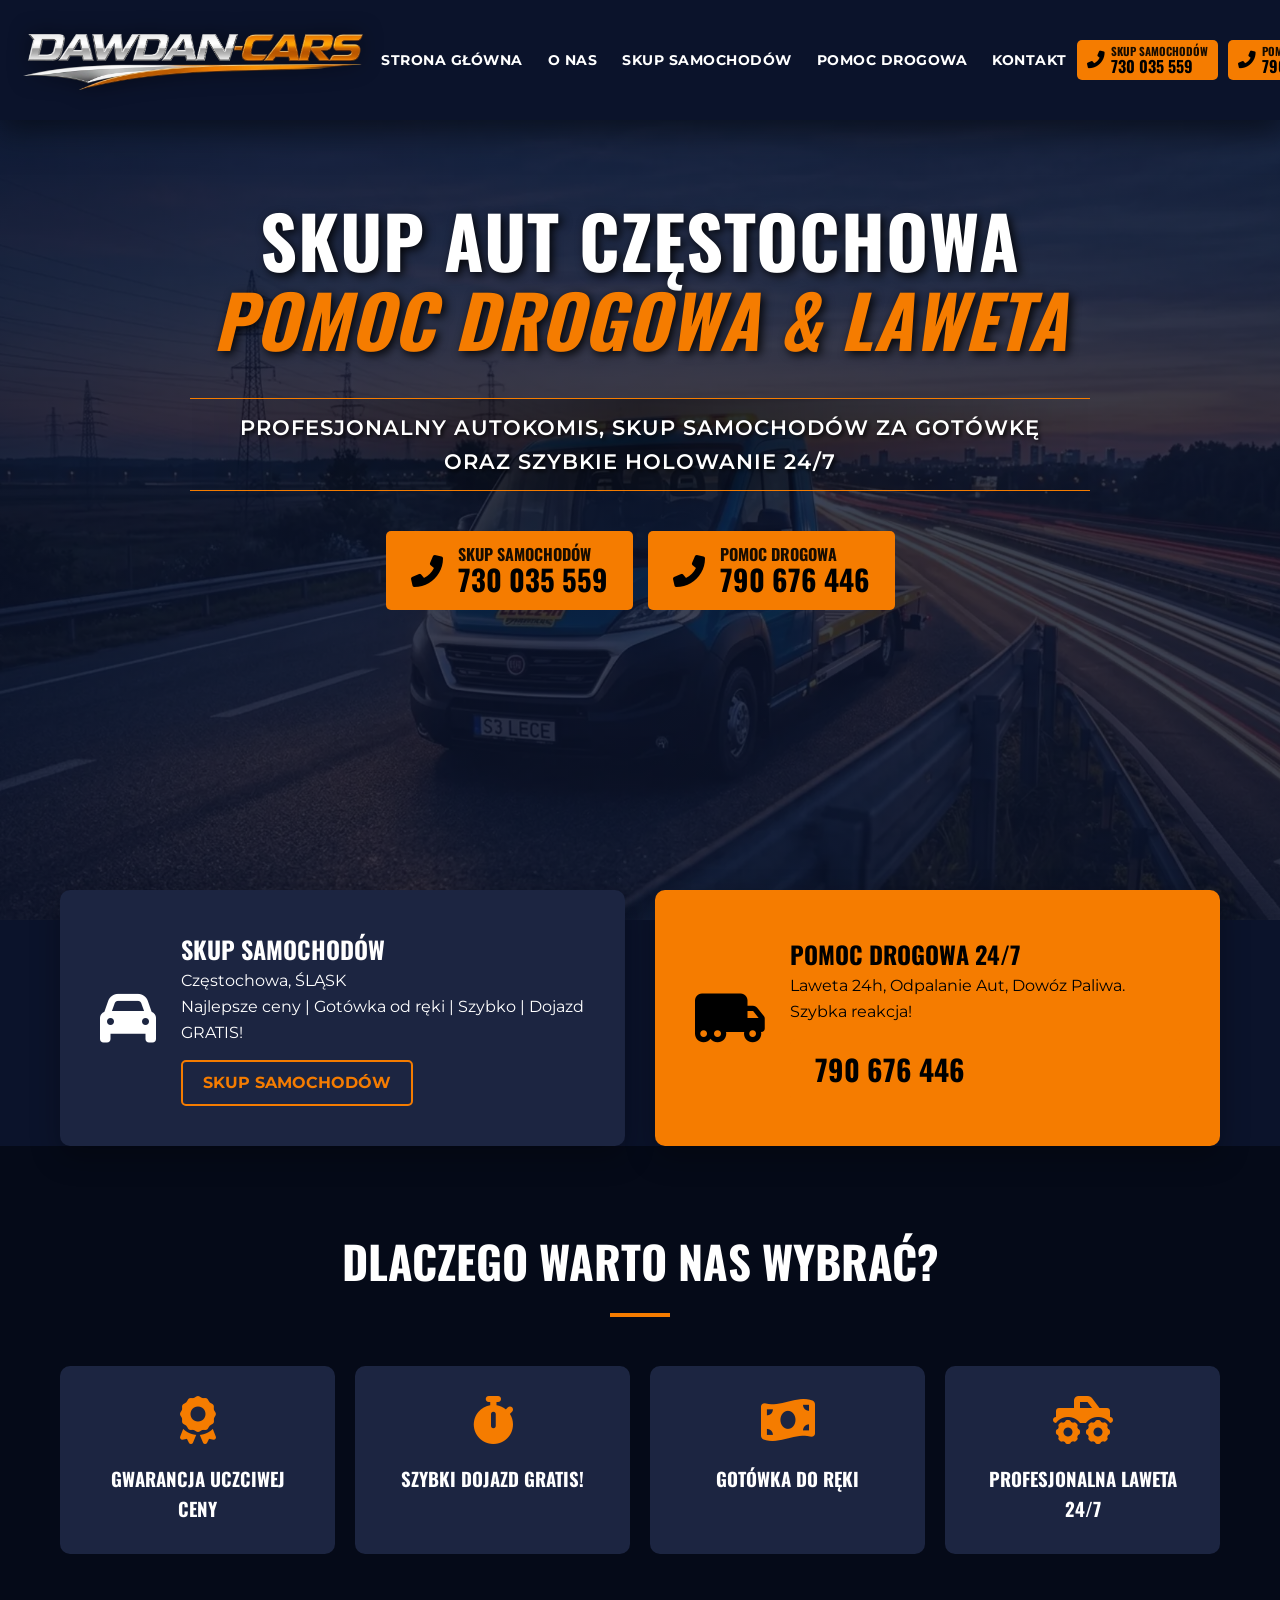
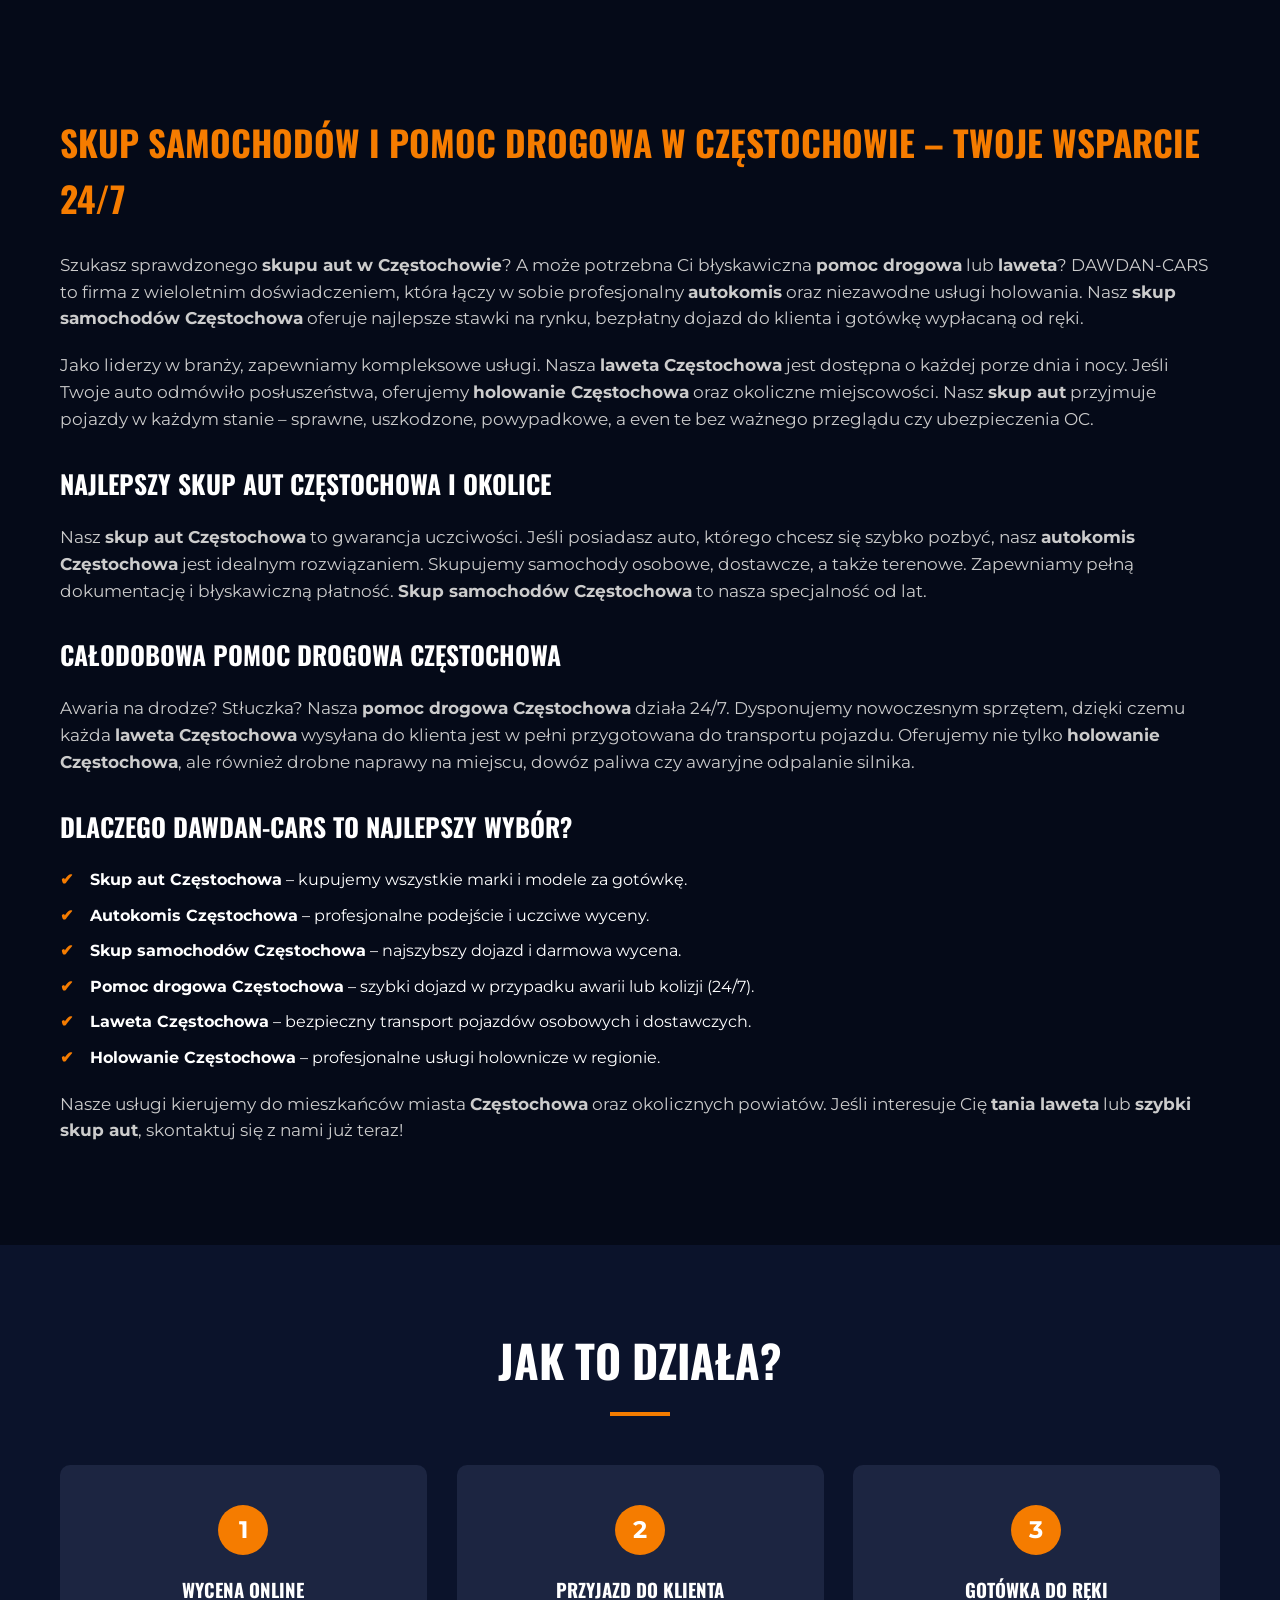
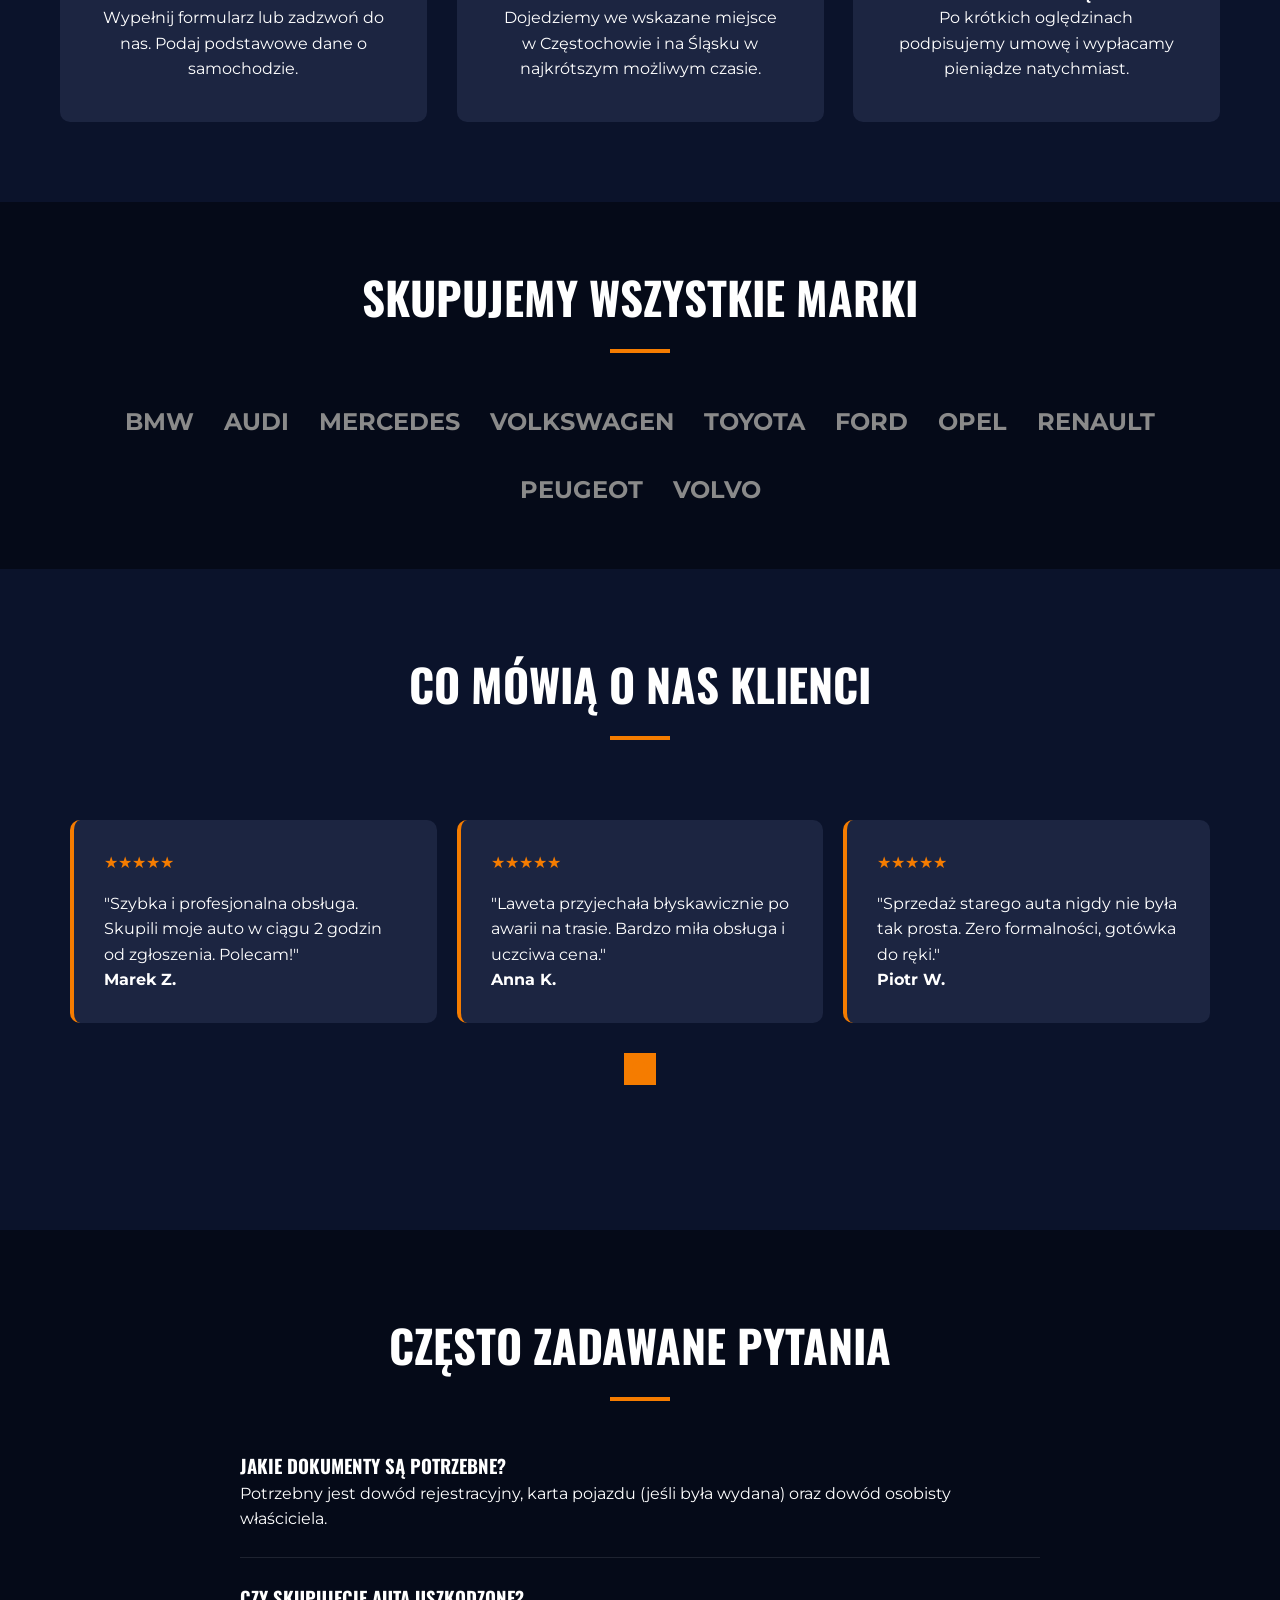
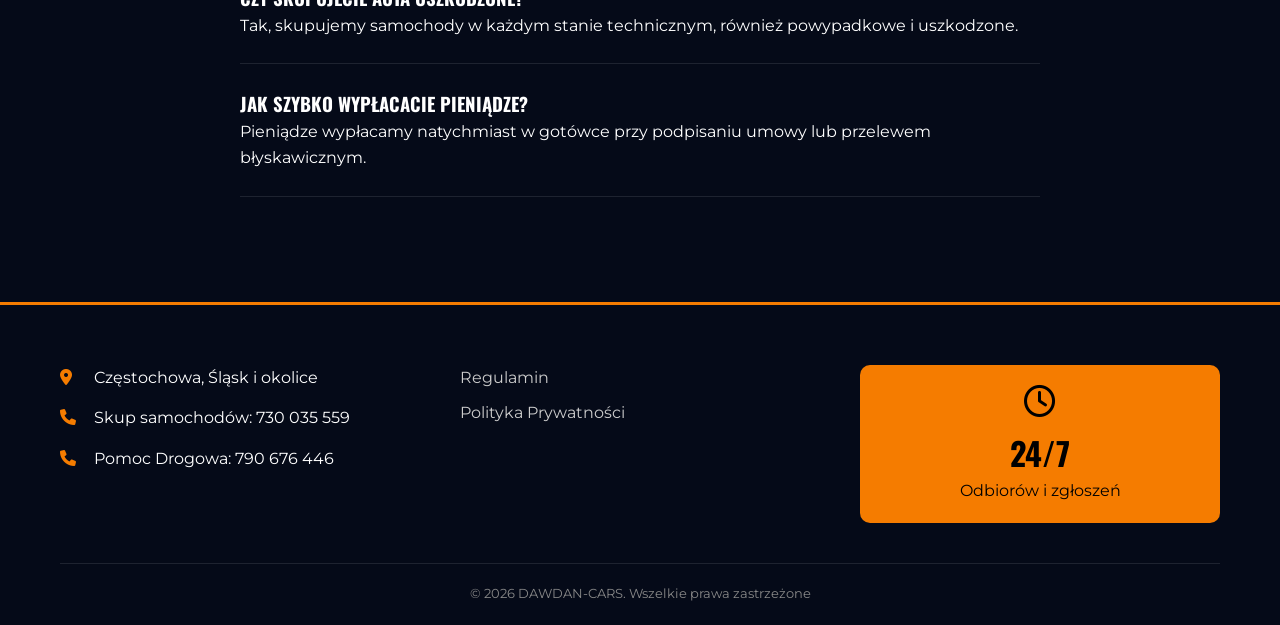
==== commit 2929ce4c: "perf: final performance and accessibility optimization - Improved PageSpeed score to 90%+ for mobile" ====
--- a/index.html
+++ b/index.html
@@ -74,6 +74,7 @@
     <link rel="icon" type="image/png" sizes="64x64" href="favicony/favicon-64x64.png">
     <link rel="icon" type="image/png" sizes="192x192" href="favicony/favicon-192x192.png">
     <link rel="icon" type="image/png" sizes="512x512" href="favicony/favicon-512x512.png">
+    <script src="script.min.js" defer></script>
     <link rel="apple-touch-icon" sizes="180x180" href="favicony/favicon-180x180.png">
 </head>
 <body>
@@ -315,8 +316,6 @@
                     </div>
                 </div>
                 <div class="slider-pagination"></div>
-                <button class="slider-nav slider-next" aria-label="Następny slajd"><i class="fas fa-chevron-right"></i></button>
-                <button class="slider-nav slider-prev" aria-label="Poprzedni slajd"><i class="fas fa-chevron-left"></i></button>
             </div>
         </div>
     </section>
@@ -350,8 +349,6 @@
                     </div>
                 </div>
                 <div class="slider-pagination"></div>
-                <button class="slider-nav slider-next" aria-label="Next slide"><i class="fas fa-chevron-right"></i></button>
-                <button class="slider-nav slider-prev" aria-label="Previous slide"><i class="fas fa-chevron-left"></i></button>
             </div>
         </div>
     </section>
@@ -405,6 +402,5 @@
         </div>
     </footer>
 
-    <script src="script.min.js"></script>
 </body>
 </html>
--- a/style.min.css
+++ b/style.min.css
@@ -1 +1 @@
-:root{--primary-color:#f57c00;--secondary-color:#0b132b;--accent-color:#1c2541;--text-light:#ffffff;--text-dark:#333333;--bg-dark:#0b132b;--bg-light:#f4f4f4}*{margin:0;padding:0;box-sizing:border-box}body{font-family:Montserrat,sans-serif;line-height:1.6;color:var(--text-light);background-color:var(--bg-dark);overflow-x:hidden}h1,h2,h3,h4{font-family:Oswald,sans-serif;text-transform:uppercase}.container{max-width:1200px;margin:0 auto;padding:0 20px}header{background-color:#0b132b;position:sticky;top:0;z-index:2000;box-shadow:0 10px 30px rgba(0,0,0,.5);transition:padding .3s ease,background .3s ease;will-change:padding,background;padding:15px 0}header.scrolled{padding:5px 0;background:rgba(11,19,43,.95)}header.menu-open{box-shadow:none;background:#0b132b}.top-bar .container{display:grid;grid-template-columns:1fr auto 1fr;align-items:center;height:auto;max-width:100%;padding:15px 20px}.logo{display:flex;justify-content:flex-start}.logo img{max-height:60px;width:auto;display:block;transition:transform .3s ease;filter:drop-shadow(0 0 10px rgba(0,0,0,.5))}.logo img:hover{transform:scale(1.05);filter:drop-shadow(0 0 12px rgba(255,152,0,.3))}nav{display:flex;align-items:center;justify-content:center}nav ul{display:flex;list-style:none;gap:10px}nav a{text-decoration:none;color:var(--text-light);font-weight:700;font-size:.85rem;padding:8px 10px;transition:all .3s ease;text-transform:uppercase;letter-spacing:.5px;white-space:nowrap}nav a.active,nav a:hover{color:var(--primary-color)}nav a:focus{outline:2px solid var(--primary-color);outline-offset:4px}a.btn-call:focus,a.btn-hero-call:focus,a.btn-outline:focus,button:focus{outline:3px solid #fff;outline-offset:2px}.header-cta{display:flex;flex-direction:row;justify-content:flex-end;align-items:center;gap:10px}.mobile-only{display:none}.header-cta .btn-call{display:flex;align-items:center;gap:6px;text-decoration:none;color:#000;background:var(--primary-color);padding:6px 10px;transition:background .3s;font-family:Oswald,sans-serif;font-weight:700;border-radius:5px;line-height:1;white-space:nowrap}.header-cta .btn-call i{font-size:1.1rem}.btn-label{display:block;font-size:.7rem;text-transform:uppercase;color:inherit}.btn-number{display:block;font-size:1rem;color:inherit}.header-cta .btn-call:hover{background:#e68a00}.menu-toggle{display:none;flex-direction:column;justify-content:center;align-items:center;width:50px;height:50px;background:rgba(255,152,0,.1);border:2px solid var(--primary-color);border-radius:12px;cursor:pointer;padding:0;z-index:2200;transition:all .3s cubic-bezier(.4, 0, .2, 1);position:relative}.menu-toggle:hover{background:var(--primary-color)}.menu-toggle:hover span{background:#fff}.menu-toggle span{width:26px;height:2px;background:var(--primary-color);border-radius:2px;transition:all .4s cubic-bezier(.68, -.6, .32, 1.6);position:absolute}.menu-toggle span:first-child{transform:translateY(-8px)}.menu-toggle span:nth-child(2){transform:translateY(0);width:18px;right:9px}.menu-toggle span:nth-child(3){transform:translateY(8px)}.menu-toggle.active{background:rgba(255,255,255,.1);border-color:#fff}.menu-toggle.active span{background:#fff}.menu-toggle.active span:first-child{transform:translateY(0) rotate(45deg)}.menu-toggle.active span:nth-child(2){opacity:0;transform:translateX(-20px)}.menu-toggle.active span:nth-child(3){transform:translateY(0) rotate(-45deg)}.hero{background:linear-gradient(rgba(11,19,43,.8),rgba(11,19,43,.8)),url('tlo.webp');background-size:cover;background-position:center;padding:80px 0;min-height:800px;display:flex;align-items:stretch;justify-content:center}.hero .container{display:flex;flex-direction:column}.hero-content{display:flex;flex-direction:column;align-items:center;width:100%;height:100%}.hero-text{width:100%;display:flex;flex-direction:column;align-items:center;min-height:400px}.hero-text h1{font-size:clamp(1.8rem, 8vw, 4.5rem);color:var(--text-light);line-height:1.1;width:100%;text-shadow:3px 3px 10px rgba(0,0,0,.9);text-align:center;margin-bottom:clamp(20px,5vh,40px);white-space:normal;word-wrap:break-word;letter-spacing:1px;min-height:1.1em;contain-intrinsic-size:auto 1.1em}.hero-text h1 .highlight{color:var(--primary-color);font-style:italic;font-weight:900}.hero-cta-buttons{display:flex;flex-wrap:wrap;justify-content:center;gap:15px;margin-bottom:40px}.btn-hero-call{display:flex;align-items:center;background:var(--primary-color);color:#000;padding:15px 25px;text-decoration:none;font-weight:700;font-family:Oswald,sans-serif;border-radius:5px;transition:background .3s;line-height:1.1;text-align:left}.btn-hero-call i{font-size:2rem;margin-right:15px}.btn-hero-call .btn-label{font-size:1rem;color:inherit}.btn-hero-call .btn-number{font-size:1.8rem;color:inherit}.btn-hero-call:hover{background:#e68a00}.hero-features{list-style:none;display:flex;gap:30px;margin-top:auto;padding-top:50px}.hero-features li{font-weight:700;font-size:.9rem}.hero-features i{color:var(--primary-color);margin-right:5px}.service-boxes{margin-top:clamp(-30px,-5vw,-50px);position:relative;z-index:10}.service-boxes .container{display:grid;grid-template-columns:repeat(auto-fit,minmax(280px,1fr));gap:30px}.box{display:flex;align-items:center;padding:40px;border-radius:10px;gap:25px;box-shadow:0 10px 30px rgba(0,0,0,.3)}.blue-box{background-color:var(--accent-color)}.orange-box{background-color:var(--primary-color);color:#000}.box-icon i{font-size:3.5rem}.box-content h3{font-size:1.5rem;margin-bottom:10px}.btn-outline{display:inline-block;margin-top:15px;padding:8px 20px;border:2px solid var(--primary-color);color:var(--primary-color);text-decoration:none;font-weight:700;border-radius:5px;transition:all .3s}.btn-outline:hover{background:var(--primary-color);color:#fff}.box-call{margin-top:15px;display:flex;flex-direction:column}.box-call span{font-size:.8rem;text-transform:uppercase}.box-call strong{font-size:1.8rem;font-family:Oswald,sans-serif}[data-aos]{will-change:transform,opacity}.benefits{padding:80px 0;background-color:#050a18}.section-title{text-align:center;font-size:clamp(1.8rem, 5vw, 2.8rem);margin-bottom:clamp(30px,8vw,50px);position:relative;padding:0 15px}.section-title::after{content:'';display:block;width:60px;height:4px;background:var(--primary-color);margin:15px auto}.benefits-grid{display:grid;grid-template-columns:repeat(auto-fit,minmax(250px,1fr));gap:20px}.benefit-item{text-align:center;padding:30px;background:var(--accent-color);border-radius:10px;transition:transform .3s}.benefit-item:hover{transform:translateY(-10px);border-bottom:3px solid var(--primary-color)}.benefit-item i{font-size:3rem;color:var(--primary-color);margin-bottom:20px}.benefit-item h4{font-size:1.1rem}.recent-buys{padding:80px 0;overflow:hidden}.buys-slider{padding:20px 0 50px!important}.buys-slider .slider-next,.buys-slider .slider-prev{color:var(--primary-color)}@media (max-width:768px){.buys-slider .slider-next,.buys-slider .slider-prev{display:none}}.buys-slider .active{background:var(--primary-color)}.buy-card{background:var(--accent-color);border-radius:10px;overflow:hidden;text-align:center}.car-img{height:180px;background-size:cover;background-position:center}.buy-card p{padding:15px;font-weight:700;text-transform:uppercase}footer{background:#050a18;padding:60px 0 20px;border-top:3px solid var(--primary-color)}footer h3{text-align:center;font-size:2rem;margin-bottom:40px}.footer-grid{display:grid;grid-template-columns:repeat(auto-fit,minmax(250px,1fr));gap:40px;margin-bottom:40px}.footer-info p{margin-bottom:15px}.footer-info i{color:var(--primary-color);margin-right:10px;width:20px}.hours-box{background:var(--primary-color);padding:20px;border-radius:10px;text-align:center;color:#000}.hours-box i{font-size:2rem;margin-bottom:10px}.hours-box span{display:block;font-size:2rem;font-weight:700;font-family:Oswald,sans-serif}.footer-links ul{list-style:none}.footer-links li{margin-bottom:10px}.footer-links a{color:#ccc;text-decoration:none}.footer-links a:hover{color:var(--primary-color)}.footer-bottom{text-align:center;padding-top:20px;border-top:1px solid rgba(255,255,255,.1);font-size:.8rem;color:#888}.seo-content{padding:80px 0;background:#050a18}.seo-text-block h2{font-size:2.2rem;color:var(--primary-color);margin-bottom:25px}.seo-text-block h3{font-size:1.6rem;margin-top:30px;margin-bottom:20px}.seo-text-block p{margin-bottom:20px;font-size:1.05rem;color:#ccc}.seo-text-block ul{list-style:none;margin-bottom:20px}.seo-text-block li{margin-bottom:10px;padding-left:30px;position:relative}.seo-text-block li::before{content:'✔';position:absolute;left:0;color:var(--primary-color);font-weight:700}.hero-subtext{font-size:1.3rem;text-align:center;margin:0 auto 40px;color:#fff;max-width:900px;font-weight:600;letter-spacing:1px;text-transform:uppercase;text-shadow:2px 2px 4px rgba(0,0,0,.9);background:linear-gradient(90deg,transparent,rgba(0,0,0,.4),transparent);padding:12px 20px;border-top:1px solid var(--primary-color);border-bottom:1px solid var(--primary-color)}.how-it-works{padding:80px 0;background:var(--bg-dark)}.steps-grid{display:grid;grid-template-columns:repeat(auto-fit,minmax(280px,1fr));gap:30px;margin-top:40px}.step{text-align:center;padding:40px;background:var(--accent-color);border-radius:10px;position:relative}.step-num{width:50px;height:50px;background:var(--primary-color);color:#fff;border-radius:50%;display:flex;align-items:center;justify-content:center;font-size:1.5rem;font-weight:700;margin:0 auto 20px}.brands{padding:60px 0;background:#050a18}.brands-flex{display:flex;flex-wrap:wrap;justify-content:center;gap:30px}.brands-flex span{font-size:1.5rem;font-weight:700;color:#8a8a8a;text-transform:uppercase}.testimonials{padding:80px 0;background:var(--bg-dark);overflow:hidden}.testimonials-slider{padding:20px 0 50px!important}.testimonials-slider .active{background:var(--primary-color)}.testimonial{background:var(--accent-color);padding:30px;border-radius:10px;border-left:4px solid var(--primary-color)}.stars{color:var(--primary-color);margin-bottom:15px}.faq{padding:80px 0;background:#050a18}.faq-list{max-width:800px;margin:0 auto}.faq-item{margin-bottom:25px;padding-bottom:25px;border-bottom:1px solid rgba(255,255,255,.1)}.faq-item h4{color:var(--primary-color);margin-bottom:10px}.page-header{padding:clamp(40px,10vw,80px) 0;text-align:center;color:#fff}.page-header h1{font-size:clamp(2rem, 8vw, 3.5rem);margin-bottom:10px}.page-header p{font-size:1.2rem;color:var(--primary-color)}.about-content,.contact-page,.service-details,.tow-details{padding:80px 0}.about-grid,.contact-grid,.service-grid,.tow-grid{display:grid;grid-template-columns:repeat(auto-fit,minmax(320px,1fr));gap:50px}.about-stats{display:grid;grid-template-columns:repeat(auto-fit,minmax(200px,1fr));gap:20px}.stat-item{background:var(--accent-color);padding:30px;border-radius:10px;text-align:center;border-bottom:3px solid var(--primary-color)}.stat-item strong{display:block;font-size:2.5rem;color:var(--primary-color);font-family:Oswald,sans-serif}.check-list{list-style:none;margin:20px 0}.check-list li{margin-bottom:10px}.check-list i{color:var(--primary-color);margin-right:10px}.tow-services-grid{display:grid;grid-template-columns:repeat(auto-fit,minmax(250px,1fr));gap:20px;margin-top:30px}.tow-service-item{background:var(--accent-color);padding:20px;border-radius:10px}.tow-service-item i{font-size:2rem;color:var(--primary-color);margin-bottom:10px}.urgent-box{background:var(--primary-color);padding:40px;border-radius:10px;text-align:center;color:#000}.btn-urgent{display:inline-block;margin-top:20px;background:#fff;color:var(--primary-color);padding:15px 30px;text-decoration:none;font-weight:700;border-radius:5px;font-size:1.2rem}.contact-item{display:flex;gap:20px;margin-bottom:30px}.contact-item i{font-size:1.5rem;color:var(--primary-color)}.map-placeholder{position:relative;border-radius:10px;overflow:hidden;margin-top:30px}.map-placeholder img{width:100%;height:clamp(200px,40vh,400px);object-fit:cover;filter:grayscale(1)}.map-overlay{position:absolute;bottom:0;left:0;width:100%;background:rgba(255,152,0,.9);color:#fff;padding:10px;text-align:center;font-weight:700}.form-group{margin-bottom:20px}.form-group input,.form-group select,.form-group textarea{width:100%;padding:12px;border-radius:5px;border:1px solid rgba(255,255,255,.1);background:rgba(255,255,255,.05);color:#fff;font-family:inherit}.form-group textarea{height:150px}.hero-form-box{background:var(--accent-color);padding:30px;border-radius:15px;box-shadow:0 15px 35px rgba(0,0,0,.4);border:1px solid rgba(255,152,0,.2)}.hero-form-box h3{color:var(--primary-color);font-size:1.8rem;margin-bottom:5px;text-align:center}.form-subtitle{text-align:center;font-size:.9rem;margin-bottom:25px;color:#ccc}.hero-form-box .form-group{margin-bottom:15px}.hero-form-box input,.hero-form-box select,.hero-form-box textarea{width:100%;padding:12px 15px;border-radius:8px;border:1px solid rgba(255,255,255,.1);background:rgba(255,255,255,.05);color:#fff;font-family:inherit;transition:all .3s ease}.hero-form-box select option{background:var(--accent-color);color:#fff}.hero-form-box input:focus,.hero-form-box select:focus,.hero-form-box textarea:focus{outline:0;border-color:var(--primary-color);background:rgba(255,255,255,.1);box-shadow:0 0 10px rgba(255,152,0,.2)}.checkbox-group label{display:flex;align-items:center;gap:10px;cursor:pointer;font-size:.95rem;color:#ccc;transition:color .3s}.checkbox-group label:hover{color:#fff}.checkbox-group input[type=checkbox]{width:20px;height:20px;cursor:pointer;accent-color:var(--primary-color)}.hero-form-box textarea{height:100px;resize:vertical}.file-upload-wrapper{margin-bottom:20px}.file-upload-label{display:flex;flex-direction:column;align-items:center;justify-content:center;padding:20px;border:2px dashed rgba(255,152,0,.4);border-radius:10px;cursor:pointer;transition:all .3s ease;background:rgba(255,152,0,.05)}.file-upload-label:hover{background:rgba(255,152,0,.1);border-color:var(--primary-color)}.file-upload-label i{font-size:2rem;color:var(--primary-color);margin-bottom:10px}.file-upload-label span{font-size:.9rem;font-weight:700}.file-preview-grid{display:grid;grid-template-columns:repeat(auto-fill,minmax(60px,1fr));gap:10px;margin-top:15px}.preview-item{position:relative;aspect-ratio:1;border-radius:5px;overflow:hidden;border:1px solid var(--primary-color)}.preview-item img{width:100%;height:100%;object-fit:cover}.btn-submit{width:100%;padding:15px;background:var(--primary-color);color:#000;border:none;border-radius:8px;font-family:Oswald,sans-serif;font-size:1.2rem;font-weight:700;cursor:pointer;transition:all .3s ease;text-transform:uppercase;letter-spacing:1px}.btn-submit:hover{background:#e68a00;transform:translateY(-2px);box-shadow:0 5px 15px rgba(255,152,0,.4)}.btn-submit:active{transform:translateY(0)}.form-message{margin-top:15px;padding:10px;border-radius:5px;text-align:center;font-weight:700;display:none}.form-message.success{display:block;background:rgba(76,175,80,.1);color:#4caf50;border:1px solid #4caf50}.form-message.error{display:block;background:rgba(244,67,54,.1);color:#f44336;border:1px solid #f44336}@media (max-width:1100px){.menu-toggle{display:flex;order:3}.desktop-only{display:none}.mobile-only{display:flex}.top-bar .container{display:flex;justify-content:space-between}nav{position:fixed;top:0;left:0;width:100%;height:100vh;background:rgba(11,19,43,.98);backdrop-filter:blur(15px);-webkit-backdrop-filter:blur(15px);padding:120px 20px 40px;flex-direction:column;transition:all .5s cubic-bezier(.7, 0, .3, 1);z-index:2100;display:flex;justify-content:flex-start;align-items:center;transform:translateY(-100%);visibility:hidden}nav.active{transform:translateY(0);visibility:visible}nav ul{flex-direction:column;gap:10px;width:100%;max-width:400px;text-align:center}nav li{width:100%;opacity:0;transform:translateY(-20px);transition:all .4s ease}nav.active li{opacity:1;transform:translateY(0)}nav.active li:first-child{transition-delay:0.1s}nav.active li:nth-child(2){transition-delay:0.15s}nav.active li:nth-child(3){transition-delay:0.2s}nav.active li:nth-child(4){transition-delay:0.25s}nav.active li:nth-child(5){transition-delay:0.3s}nav a{font-size:1.25rem;font-family:Oswald,sans-serif;display:block;padding:12px 0;letter-spacing:2px;color:#fff;text-transform:uppercase;position:relative;border-bottom:1px solid rgba(255,255,255,.05)}nav a::after{content:'';position:absolute;bottom:0;left:50%;width:0;height:2px;background:var(--primary-color);transition:all .3s ease;transform:translateX(-50%)}nav a:hover{color:var(--primary-color)}nav a:hover::after{width:100%}.top-bar .container{padding:10px 15px}nav .header-cta.mobile-only{display:flex;flex-direction:column;gap:15px;margin-top:40px;width:100%;max-width:360px;opacity:0;transform:translateY(20px);transition:all .4s ease .4s}nav .header-cta.mobile-only .btn-call{padding:15px 25px;width:100%;justify-content:center}nav .header-cta.mobile-only .btn-label{font-size:1.1rem}nav .header-cta.mobile-only .btn-number{font-size:1.8rem}nav.active .header-cta.mobile-only{opacity:1;transform:translateY(0)}.header-cta{display:none}.overlay{position:fixed;top:0;left:0;width:100%;height:100%;background:rgba(0,0,0,.7);backdrop-filter:blur(4px);z-index:1000;opacity:0;visibility:hidden;transition:all .4s ease}.overlay.active{opacity:1;visibility:visible}}@media (max-width:1024px){.hero-text h1{font-size:2.5rem}}@media (max-width:768px){.top-bar .container{height:auto;min-height:70px;flex-wrap:nowrap;justify-content:space-between;padding:10px 20px;gap:10px}.logo img{max-height:50px;width:auto}.menu-toggle{display:flex}.hero-text{text-align:center;width:100%;display:flex;flex-direction:column;align-items:center}.hero-text h1{margin-bottom:20px;font-size:2rem;letter-spacing:1px;line-height:1.2}.hero-subtext{font-size:.95rem;padding:10px 15px;margin-bottom:25px;line-height:1.4}.hero-cta-buttons{flex-direction:column;width:100%;align-items:center;gap:15px}.btn-hero-call{padding:15px 25px;width:100%;max-width:320px;justify-content:center}.btn-hero-call i{font-size:2rem;margin-right:15px}.btn-hero-call .btn-label{font-size:1rem}.btn-hero-call .btn-number{font-size:1.5rem}.btn-hero-call{justify-content:center}.hero-features{flex-direction:column;gap:15px;margin-top:auto;margin-bottom:20px;background:rgba(0,0,0,.6);padding:15px;border-radius:8px;width:100%;text-align:center}.hero-features li{font-size:1.1rem;text-shadow:1px 1px 2px rgba(0,0,0,.8)}.footer-grid{grid-template-columns:1fr}.hero{padding:40px 0;min-height:600px}.form-row{flex-direction:column}.about-grid,.contact-grid,.service-grid,.tow-grid{gap:30px}.service-grid{display:flex;flex-direction:column}.service-valuation{order:-1}}@media (max-width:400px){.header-cta{gap:4px}.header-cta .btn-call{padding:4px 6px}.header-cta .btn-number{font-size:.7rem}}.custom-slider{position:relative;width:100%;overflow:hidden}.slider-track{display:flex;overflow-x:auto;scroll-snap-type:x mandatory;scroll-behavior:smooth;-webkit-overflow-scrolling:touch;scrollbar-width:none}.slider-track::-webkit-scrollbar{display:none}.slider-item{flex:0 0 100%;scroll-snap-align:start;padding:10px}@media (min-width:768px){.slider-item{flex:0 0 50%}}@media (min-width:1024px){.slider-item{flex:0 0 33.333%}}.slider-pagination{display:flex;justify-content:center;gap:12px;margin-top:20px;padding-bottom:15px}.slider-dot{width:32px;height:32px;display:flex;align-items:center;justify-content:center;background:0 0;cursor:pointer;border:none;padding:0;transition:all .3s ease}.slider-dot::after{content:'';width:12px;height:12px;border-radius:50%;background:rgba(255,255,255,.3);transition:all .3s ease}.slider-dot.active::after{background:var(--primary-color);transform:scale(1.3)}.slider-dot:hover::after{background:rgba(255,255,255,.6)}.slider-nav{position:absolute;top:50%;transform:translateY(-50%);width:40px;height:40px;background:rgba(0,0,0,.5);color:#fff;border:none;border-radius:50%;cursor:pointer;z-index:10;display:flex;align-items:center;justify-content:center;transition:background .3s}.slider-nav:hover{background:var(--primary-color)}.slider-prev{left:10px}.slider-next{right:10px}@media (max-width:768px){.slider-nav{display:none}}[data-aos-custom]{opacity:0;transition-property:transform,opacity;transition-duration:.8s;transition-timing-function:ease-out;will-change:transform,opacity}[data-aos-custom=fade-up]{transform:translateY(30px)}[data-aos-custom=fade-right]{transform:translateX(-30px)}[data-aos-custom=fade-left]{transform:translateX(30px)}[data-aos-custom=zoom-in]{transform:scale(.9)}[data-aos-custom].aos-animate{opacity:1;transform:translate(0,0) scale(1)}.slider-nav{display:flex;align-items:center;justify-content:center;background:rgba(255,152,0,.8);color:#fff;width:45px;height:45px;border:none;border-radius:50%;cursor:pointer;position:absolute;top:50%;transform:translateY(-50%);z-index:100;transition:all .3s ease;box-shadow:0 4px 10px rgba(0,0,0,.3)}.slider-nav:hover{background:var(--primary-color);transform:translateY(-50%) scale(1.1)}.slider-nav i{font-size:1.2rem}.slider-prev{left:10px}.slider-next{right:10px}@media (max-width:768px){.slider-nav{display:none}}+:root{--primary-color:#f57c00;--secondary-color:#0b132b;--accent-color:#1c2541;--text-light:#ffffff;--text-dark:#333333;--bg-dark:#0b132b;--bg-light:#f4f4f4}*{margin:0;padding:0;box-sizing:border-box}body{font-family:Montserrat,sans-serif;line-height:1.6;color:var(--text-light);background-color:var(--bg-dark);overflow-x:hidden}h1,h2,h3,h4{font-family:Oswald,sans-serif;text-transform:uppercase}.container{max-width:1200px;margin:0 auto;padding:0 20px}header{background-color:#0b132b;position:sticky;top:0;z-index:2000;box-shadow:0 10px 30px rgba(0,0,0,.5);transition:padding .3s ease,background .3s ease;will-change:padding,background;padding:15px 0}header.scrolled{padding:5px 0;background:rgba(11,19,43,.95)}header.menu-open{box-shadow:none;background:#0b132b}.top-bar .container{display:grid;grid-template-columns:1fr auto 1fr;align-items:center;height:auto;max-width:100%;padding:15px 20px}.logo{display:flex;justify-content:flex-start}.logo img{max-height:60px;width:auto;display:block;transition:transform .3s ease;filter:drop-shadow(0 0 10px rgba(0,0,0,.5))}.logo img:hover{transform:scale(1.05);filter:drop-shadow(0 0 12px rgba(255,152,0,.3))}nav{display:flex;align-items:center;justify-content:center}nav ul{display:flex;list-style:none;gap:10px}nav a{text-decoration:none;color:var(--text-light);font-weight:700;font-size:.85rem;padding:8px 10px;transition:all .3s ease;text-transform:uppercase;letter-spacing:.5px;white-space:nowrap}nav a.active,nav a:hover{color:var(--primary-color)}nav a:focus{outline:2px solid var(--primary-color);outline-offset:4px}a.btn-call:focus,a.btn-hero-call:focus,a.btn-outline:focus,button:focus{outline:3px solid #fff;outline-offset:2px}.header-cta{display:flex;flex-direction:row;justify-content:flex-end;align-items:center;gap:10px}.mobile-only{display:none}.header-cta .btn-call{display:flex;align-items:center;gap:6px;text-decoration:none;color:#000;background:var(--primary-color);padding:6px 10px;transition:background .3s;font-family:Oswald,sans-serif;font-weight:700;border-radius:5px;line-height:1;white-space:nowrap}.header-cta .btn-call i{font-size:1.1rem}.btn-label{display:block;font-size:.7rem;text-transform:uppercase;color:inherit}.btn-number{display:block;font-size:1rem;color:inherit}.header-cta .btn-call:hover{background:#e68a00}.menu-toggle{display:none;flex-direction:column;justify-content:center;align-items:center;width:50px;height:50px;background:rgba(255,152,0,.1);border:2px solid var(--primary-color);border-radius:12px;cursor:pointer;padding:0;z-index:2200;transition:all .3s cubic-bezier(.4, 0, .2, 1);position:relative}.menu-toggle:hover{background:var(--primary-color)}.menu-toggle:hover span{background:#fff}.menu-toggle span{width:26px;height:2px;background:var(--primary-color);border-radius:2px;transition:all .4s cubic-bezier(.68, -.6, .32, 1.6);position:absolute}.menu-toggle span:first-child{transform:translateY(-8px)}.menu-toggle span:nth-child(2){transform:translateY(0);width:18px;right:9px}.menu-toggle span:nth-child(3){transform:translateY(8px)}.menu-toggle.active{background:rgba(255,255,255,.1);border-color:#fff}.menu-toggle.active span{background:#fff}.menu-toggle.active span:first-child{transform:translateY(0) rotate(45deg)}.menu-toggle.active span:nth-child(2){opacity:0;transform:translateX(-20px)}.menu-toggle.active span:nth-child(3){transform:translateY(0) rotate(-45deg)}.hero{background:linear-gradient(rgba(11,19,43,.8),rgba(11,19,43,.8)),url('tlo.webp');background-size:cover;background-position:center;padding:80px 0;min-height:800px;display:flex;align-items:stretch;justify-content:center}.hero .container{display:flex;flex-direction:column}.hero-content{display:flex;flex-direction:column;align-items:center;width:100%;height:100%}.hero-text{width:100%;display:flex;flex-direction:column;align-items:center;min-height:400px}.hero-text h1{font-size:clamp(1.8rem, 8vw, 4.5rem);color:var(--text-light);line-height:1.1;width:100%;text-shadow:3px 3px 10px rgba(0,0,0,.9);text-align:center;margin-bottom:clamp(20px,5vh,40px);white-space:normal;word-wrap:break-word;letter-spacing:1px;min-height:1.1em;contain-intrinsic-size:auto 1.1em}.hero-text h1 .highlight{color:var(--primary-color);font-style:italic;font-weight:900}.hero-cta-buttons{display:flex;flex-wrap:wrap;justify-content:center;gap:15px;margin-bottom:40px}.btn-hero-call{display:flex;align-items:center;background:var(--primary-color);color:#000;padding:15px 25px;text-decoration:none;font-weight:700;font-family:Oswald,sans-serif;border-radius:5px;transition:background .3s;line-height:1.1;text-align:left}.btn-hero-call i{font-size:2rem;margin-right:15px}.btn-hero-call .btn-label{font-size:1rem;color:inherit}.btn-hero-call .btn-number{font-size:1.8rem;color:inherit}.btn-hero-call:hover{background:#e68a00}.hero-features{list-style:none;display:flex;gap:30px;margin-top:auto;padding-top:50px}.hero-features li{font-weight:700;font-size:.9rem}.hero-features i{color:var(--primary-color);margin-right:5px}.service-boxes{margin-top:clamp(-30px,-5vw,-50px);position:relative;z-index:10}.service-boxes .container{display:grid;grid-template-columns:repeat(auto-fit,minmax(280px,1fr));gap:30px}.box{display:flex;align-items:center;padding:40px;border-radius:10px;gap:25px;box-shadow:0 10px 30px rgba(0,0,0,.3)}.blue-box{background-color:var(--accent-color)}.orange-box{background-color:var(--primary-color);color:#000}.box-icon i{font-size:3.5rem}.box-content h3{font-size:1.5rem;margin-bottom:10px}.btn-outline{display:inline-block;margin-top:15px;padding:8px 20px;border:2px solid var(--primary-color);color:var(--primary-color);text-decoration:none;font-weight:700;border-radius:5px;transition:all .3s}.btn-outline:hover{background:var(--primary-color);color:#fff}.box-call{margin-top:15px;display:flex;flex-direction:column}.box-call span{font-size:.8rem;text-transform:uppercase}.box-call strong{font-size:1.8rem;font-family:Oswald,sans-serif}[data-aos]{will-change:transform,opacity}.benefits{padding:80px 0;background-color:#050a18}.section-title{text-align:center;font-size:clamp(1.8rem, 5vw, 2.8rem);margin-bottom:clamp(30px,8vw,50px);position:relative;padding:0 15px}.section-title::after{content:'';display:block;width:60px;height:4px;background:var(--primary-color);margin:15px auto}.benefits-grid{display:grid;grid-template-columns:repeat(auto-fit,minmax(250px,1fr));gap:20px}.benefit-item{text-align:center;padding:30px;background:var(--accent-color);border-radius:10px;transition:transform .3s}.benefit-item:hover{transform:translateY(-10px);border-bottom:3px solid var(--primary-color)}.benefit-item i{font-size:3rem;color:var(--primary-color);margin-bottom:20px}.benefit-item h4{font-size:1.1rem}.recent-buys{padding:80px 0;overflow:hidden}.buys-slider{padding:20px 0 50px!important}.buys-slider .active{background:var(--primary-color)}.buy-card{background:var(--accent-color);border-radius:10px;overflow:hidden;text-align:center}.car-img{height:180px;background-size:cover;background-position:center}.buy-card p{padding:15px;font-weight:700;text-transform:uppercase}footer{background:#050a18;padding:60px 0 20px;border-top:3px solid var(--primary-color)}footer h3{text-align:center;font-size:2rem;margin-bottom:40px}.footer-grid{display:grid;grid-template-columns:repeat(auto-fit,minmax(250px,1fr));gap:40px;margin-bottom:40px}.footer-info p{margin-bottom:15px}.footer-info i{color:var(--primary-color);margin-right:10px;width:20px}.hours-box{background:var(--primary-color);padding:20px;border-radius:10px;text-align:center;color:#000}.hours-box i{font-size:2rem;margin-bottom:10px}.hours-box span{display:block;font-size:2rem;font-weight:700;font-family:Oswald,sans-serif}.footer-links ul{list-style:none}.footer-links li{margin-bottom:10px}.footer-links a{color:#ccc;text-decoration:none}.footer-links a:hover{color:var(--primary-color)}.footer-bottom{text-align:center;padding-top:20px;border-top:1px solid rgba(255,255,255,.1);font-size:.8rem;color:#888}.seo-content{padding:80px 0;background:#050a18}.seo-text-block h2{font-size:2.2rem;color:var(--primary-color);margin-bottom:25px}.seo-text-block h3{font-size:1.6rem;margin-top:30px;margin-bottom:20px}.seo-text-block p{margin-bottom:20px;font-size:1.05rem;color:#ccc}.seo-text-block ul{list-style:none;margin-bottom:20px}.seo-text-block li{margin-bottom:10px;padding-left:30px;position:relative}.seo-text-block li::before{content:'✔';position:absolute;left:0;color:var(--primary-color);font-weight:700}.hero-subtext{font-size:1.3rem;text-align:center;margin:0 auto 40px;color:#fff;max-width:900px;font-weight:600;letter-spacing:1px;text-transform:uppercase;text-shadow:2px 2px 4px rgba(0,0,0,.9);background:linear-gradient(90deg,transparent,rgba(0,0,0,.4),transparent);padding:12px 20px;border-top:1px solid var(--primary-color);border-bottom:1px solid var(--primary-color)}.how-it-works{padding:80px 0;background:var(--bg-dark)}.steps-grid{display:grid;grid-template-columns:repeat(auto-fit,minmax(280px,1fr));gap:30px;margin-top:40px}.step{text-align:center;padding:40px;background:var(--accent-color);border-radius:10px;position:relative}.step-num{width:50px;height:50px;background:var(--primary-color);color:#fff;border-radius:50%;display:flex;align-items:center;justify-content:center;font-size:1.5rem;font-weight:700;margin:0 auto 20px}.brands{padding:60px 0;background:#050a18}.brands-flex{display:flex;flex-wrap:wrap;justify-content:center;gap:30px}.brands-flex span{font-size:1.5rem;font-weight:700;color:#8a8a8a;text-transform:uppercase}.testimonials{padding:80px 0;background:var(--bg-dark);overflow:hidden}.testimonials-slider{padding:20px 0 50px!important}.testimonials-slider .active{background:var(--primary-color)}.testimonial{background:var(--accent-color);padding:30px;border-radius:10px;border-left:4px solid var(--primary-color)}.stars{color:var(--primary-color);margin-bottom:15px}.faq{padding:80px 0;background:#050a18}.faq-list{max-width:800px;margin:0 auto}.faq-item{margin-bottom:25px;padding-bottom:25px;border-bottom:1px solid rgba(255,255,255,.1)}.faq-item h4{color:var(--primary-color);margin-bottom:10px}.page-header{padding:clamp(40px,10vw,80px) 0;text-align:center;color:#fff}.page-header h1{font-size:clamp(2rem, 8vw, 3.5rem);margin-bottom:10px}.page-header p{font-size:1.2rem;color:var(--primary-color)}.about-content,.contact-page,.service-details,.tow-details{padding:80px 0}.about-grid,.contact-grid,.service-grid,.tow-grid{display:grid;grid-template-columns:repeat(auto-fit,minmax(320px,1fr));gap:50px}.about-stats{display:grid;grid-template-columns:repeat(auto-fit,minmax(200px,1fr));gap:20px}.stat-item{background:var(--accent-color);padding:30px;border-radius:10px;text-align:center;border-bottom:3px solid var(--primary-color)}.stat-item strong{display:block;font-size:2.5rem;color:var(--primary-color);font-family:Oswald,sans-serif}.check-list{list-style:none;margin:20px 0}.check-list li{margin-bottom:10px}.check-list i{color:var(--primary-color);margin-right:10px}.tow-services-grid{display:grid;grid-template-columns:repeat(auto-fit,minmax(250px,1fr));gap:20px;margin-top:30px}.tow-service-item{background:var(--accent-color);padding:20px;border-radius:10px}.tow-service-item i{font-size:2rem;color:var(--primary-color);margin-bottom:10px}.urgent-box{background:var(--primary-color);padding:40px;border-radius:10px;text-align:center;color:#000}.btn-urgent{display:inline-block;margin-top:20px;background:#fff;color:var(--primary-color);padding:15px 30px;text-decoration:none;font-weight:700;border-radius:5px;font-size:1.2rem}.contact-item{display:flex;gap:20px;margin-bottom:30px}.contact-item i{font-size:1.5rem;color:var(--primary-color)}.map-placeholder{position:relative;border-radius:10px;overflow:hidden;margin-top:30px}.map-placeholder img{width:100%;height:clamp(200px,40vh,400px);object-fit:cover;filter:grayscale(1)}.map-overlay{position:absolute;bottom:0;left:0;width:100%;background:rgba(255,152,0,.9);color:#fff;padding:10px;text-align:center;font-weight:700}.form-group{margin-bottom:20px}.form-group input,.form-group select,.form-group textarea{width:100%;padding:12px;border-radius:5px;border:1px solid rgba(255,255,255,.1);background:rgba(255,255,255,.05);color:#fff;font-family:inherit}.form-group textarea{height:150px}.hero-form-box{background:var(--accent-color);padding:30px;border-radius:15px;box-shadow:0 15px 35px rgba(0,0,0,.4);border:1px solid rgba(255,152,0,.2)}.hero-form-box h3{color:var(--primary-color);font-size:1.8rem;margin-bottom:5px;text-align:center}.form-subtitle{text-align:center;font-size:.9rem;margin-bottom:25px;color:#ccc}.hero-form-box .form-group{margin-bottom:15px}.hero-form-box input,.hero-form-box select,.hero-form-box textarea{width:100%;padding:12px 15px;border-radius:8px;border:1px solid rgba(255,255,255,.1);background:rgba(255,255,255,.05);color:#fff;font-family:inherit;transition:all .3s ease}.hero-form-box select option{background:var(--accent-color);color:#fff}.hero-form-box input:focus,.hero-form-box select:focus,.hero-form-box textarea:focus{outline:0;border-color:var(--primary-color);background:rgba(255,255,255,.1);box-shadow:0 0 10px rgba(255,152,0,.2)}.checkbox-group label{display:flex;align-items:center;gap:10px;cursor:pointer;font-size:.95rem;color:#ccc;transition:color .3s}.checkbox-group label:hover{color:#fff}.checkbox-group input[type=checkbox]{width:20px;height:20px;cursor:pointer;accent-color:var(--primary-color)}.hero-form-box textarea{height:100px;resize:vertical}.file-upload-wrapper{margin-bottom:20px}.file-upload-label{display:flex;flex-direction:column;align-items:center;justify-content:center;padding:20px;border:2px dashed rgba(255,152,0,.4);border-radius:10px;cursor:pointer;transition:all .3s ease;background:rgba(255,152,0,.05)}.file-upload-label:hover{background:rgba(255,152,0,.1);border-color:var(--primary-color)}.file-upload-label i{font-size:2rem;color:var(--primary-color);margin-bottom:10px}.file-upload-label span{font-size:.9rem;font-weight:700}.file-preview-grid{display:grid;grid-template-columns:repeat(auto-fill,minmax(60px,1fr));gap:10px;margin-top:15px}.preview-item{position:relative;aspect-ratio:1;border-radius:5px;overflow:hidden;border:1px solid var(--primary-color)}.preview-item img{width:100%;height:100%;object-fit:cover}.btn-submit{width:100%;padding:15px;background:var(--primary-color);color:#000;border:none;border-radius:8px;font-family:Oswald,sans-serif;font-size:1.2rem;font-weight:700;cursor:pointer;transition:all .3s ease;text-transform:uppercase;letter-spacing:1px}.btn-submit:hover{background:#e68a00;transform:translateY(-2px);box-shadow:0 5px 15px rgba(255,152,0,.4)}.btn-submit:active{transform:translateY(0)}.form-message{margin-top:15px;padding:10px;border-radius:5px;text-align:center;font-weight:700;display:none}.form-message.success{display:block;background:rgba(76,175,80,.1);color:#4caf50;border:1px solid #4caf50}.form-message.error{display:block;background:rgba(244,67,54,.1);color:#f44336;border:1px solid #f44336}@media (max-width:1100px){.menu-toggle{display:flex;order:3}.desktop-only{display:none}.mobile-only{display:flex}.top-bar .container{display:flex;justify-content:space-between}nav{position:fixed;top:0;left:0;width:100%;height:100vh;background:rgba(11,19,43,.98);backdrop-filter:blur(15px);-webkit-backdrop-filter:blur(15px);padding:120px 20px 40px;flex-direction:column;transition:all .5s cubic-bezier(.7, 0, .3, 1);z-index:2100;display:flex;justify-content:flex-start;align-items:center;transform:translateY(-100%);visibility:hidden}nav.active{transform:translateY(0);visibility:visible}nav ul{flex-direction:column;gap:10px;width:100%;max-width:400px;text-align:center}nav li{width:100%;opacity:0;transform:translateY(-20px);transition:all .4s ease}nav.active li{opacity:1;transform:translateY(0)}nav.active li:first-child{transition-delay:0.1s}nav.active li:nth-child(2){transition-delay:0.15s}nav.active li:nth-child(3){transition-delay:0.2s}nav.active li:nth-child(4){transition-delay:0.25s}nav.active li:nth-child(5){transition-delay:0.3s}nav a{font-size:1.25rem;font-family:Oswald,sans-serif;display:block;padding:12px 0;letter-spacing:2px;color:#fff;text-transform:uppercase;position:relative;border-bottom:1px solid rgba(255,255,255,.05)}nav a::after{content:'';position:absolute;bottom:0;left:50%;width:0;height:2px;background:var(--primary-color);transition:all .3s ease;transform:translateX(-50%)}nav a:hover{color:var(--primary-color)}nav a:hover::after{width:100%}.top-bar .container{padding:10px 15px}nav .header-cta.mobile-only{display:flex;flex-direction:column;gap:15px;margin-top:40px;width:100%;max-width:360px;opacity:0;transform:translateY(20px);transition:all .4s ease .4s}nav .header-cta.mobile-only .btn-call{padding:15px 25px;width:100%;justify-content:center}nav .header-cta.mobile-only .btn-label{font-size:1.1rem}nav .header-cta.mobile-only .btn-number{font-size:1.8rem}nav.active .header-cta.mobile-only{opacity:1;transform:translateY(0)}.header-cta{display:none}.overlay{position:fixed;top:0;left:0;width:100%;height:100%;background:rgba(0,0,0,.7);backdrop-filter:blur(4px);z-index:1000;opacity:0;visibility:hidden;transition:all .4s ease}.overlay.active{opacity:1;visibility:visible}}@media (max-width:1024px){.hero-text h1{font-size:2.5rem}}@media (max-width:768px){.top-bar .container{height:auto;min-height:70px;flex-wrap:nowrap;justify-content:space-between;padding:10px 20px;gap:10px}.logo img{max-height:50px;width:auto}.menu-toggle{display:flex}.hero-text{text-align:center;width:100%;display:flex;flex-direction:column;align-items:center}.hero-text h1{margin-bottom:20px;font-size:2rem;letter-spacing:1px;line-height:1.2}.hero-subtext{font-size:.95rem;padding:10px 15px;margin-bottom:25px;line-height:1.4}.hero-cta-buttons{flex-direction:column;width:100%;align-items:center;gap:15px}.btn-hero-call{padding:15px 25px;width:100%;max-width:320px;justify-content:center}.btn-hero-call i{font-size:2rem;margin-right:15px}.btn-hero-call .btn-label{font-size:1rem}.btn-hero-call .btn-number{font-size:1.5rem}.btn-hero-call{justify-content:center}.hero-features{flex-direction:column;gap:15px;margin-top:auto;margin-bottom:20px;background:rgba(0,0,0,.6);padding:15px;border-radius:8px;width:100%;text-align:center}.hero-features li{font-size:1.1rem;text-shadow:1px 1px 2px rgba(0,0,0,.8)}.footer-grid{grid-template-columns:1fr}.hero{padding:40px 0;min-height:600px}.form-row{flex-direction:column}.about-grid,.contact-grid,.service-grid,.tow-grid{gap:30px}.service-grid{display:flex;flex-direction:column}.service-valuation{order:-1}}@media (max-width:400px){.header-cta{gap:4px}.header-cta .btn-call{padding:4px 6px}.header-cta .btn-number{font-size:.7rem}}.custom-slider{position:relative;width:100%;overflow:hidden}.slider-track{display:flex;overflow-x:auto;scroll-snap-type:x mandatory;scroll-behavior:smooth;-webkit-overflow-scrolling:touch;scrollbar-width:none}.slider-track::-webkit-scrollbar{display:none}.slider-item{flex:0 0 100%;scroll-snap-align:start;padding:10px}@media (min-width:768px){.slider-item{flex:0 0 50%}}@media (min-width:1024px){.slider-item{flex:0 0 33.333%}}.slider-pagination{display:flex;justify-content:center;gap:12px;margin-top:20px;padding-bottom:15px}.slider-dot{width:32px;height:32px;display:flex;align-items:center;justify-content:center;background:0 0;cursor:pointer;border:none;padding:0;transition:all .3s ease}.slider-dot::after{content:'';width:12px;height:12px;border-radius:50%;background:rgba(255,255,255,.3);transition:all .3s ease}.slider-dot.active::after{background:var(--primary-color);transform:scale(1.3)}.slider-dot:hover::after{background:rgba(255,255,255,.6)}@media (max-width:768px){[data-aos-custom]{opacity:0;transition-property:transform,opacity;transition-duration:.8s;transition-timing-function:ease-out;will-change:transform,opacity}[data-aos-custom=fade-up]{transform:translateY(30px)}[data-aos-custom=fade-right]{transform:translateX(-30px)}[data-aos-custom=fade-left]{transform:translateX(30px)}[data-aos-custom=zoom-in]{transform:scale(.9)}[data-aos-custom].aos-animate{opacity:1;transform:translate(0,0) scale(1)}}
--- a/style.min.css
+++ b/style.min.css
@@ -1 +1 @@
-:root{--primary-color:#f57c00;--secondary-color:#0b132b;--accent-color:#1c2541;--text-light:#ffffff;--text-dark:#333333;--bg-dark:#0b132b;--bg-light:#f4f4f4}*{margin:0;padding:0;box-sizing:border-box}body{font-family:Montserrat,sans-serif;line-height:1.6;color:var(--text-light);background-color:var(--bg-dark);overflow-x:hidden}h1,h2,h3,h4{font-family:Oswald,sans-serif;text-transform:uppercase}.container{max-width:1200px;margin:0 auto;padding:0 20px}header{background-color:#0b132b;position:sticky;top:0;z-index:2000;box-shadow:0 10px 30px rgba(0,0,0,.5);transition:padding .3s ease,background .3s ease;will-change:padding,background;padding:15px 0}header.scrolled{padding:5px 0;background:rgba(11,19,43,.95)}header.menu-open{box-shadow:none;background:#0b132b}.top-bar .container{display:grid;grid-template-columns:1fr auto 1fr;align-items:center;height:auto;max-width:100%;padding:15px 20px}.logo{display:flex;justify-content:flex-start}.logo img{max-height:60px;width:auto;display:block;transition:transform .3s ease;filter:drop-shadow(0 0 10px rgba(0,0,0,.5))}.logo img:hover{transform:scale(1.05);filter:drop-shadow(0 0 12px rgba(255,152,0,.3))}nav{display:flex;align-items:center;justify-content:center}nav ul{display:flex;list-style:none;gap:10px}nav a{text-decoration:none;color:var(--text-light);font-weight:700;font-size:.85rem;padding:8px 10px;transition:all .3s ease;text-transform:uppercase;letter-spacing:.5px;white-space:nowrap}nav a.active,nav a:hover{color:var(--primary-color)}nav a:focus{outline:2px solid var(--primary-color);outline-offset:4px}a.btn-call:focus,a.btn-hero-call:focus,a.btn-outline:focus,button:focus{outline:3px solid #fff;outline-offset:2px}.header-cta{display:flex;flex-direction:row;justify-content:flex-end;align-items:center;gap:10px}.mobile-only{display:none}.header-cta .btn-call{display:flex;align-items:center;gap:6px;text-decoration:none;color:#000;background:var(--primary-color);padding:6px 10px;transition:background .3s;font-family:Oswald,sans-serif;font-weight:700;border-radius:5px;line-height:1;white-space:nowrap}.header-cta .btn-call i{font-size:1.1rem}.btn-label{display:block;font-size:.7rem;text-transform:uppercase;color:inherit}.btn-number{display:block;font-size:1rem;color:inherit}.header-cta .btn-call:hover{background:#e68a00}.menu-toggle{display:none;flex-direction:column;justify-content:center;align-items:center;width:50px;height:50px;background:rgba(255,152,0,.1);border:2px solid var(--primary-color);border-radius:12px;cursor:pointer;padding:0;z-index:2200;transition:all .3s cubic-bezier(.4, 0, .2, 1);position:relative}.menu-toggle:hover{background:var(--primary-color)}.menu-toggle:hover span{background:#fff}.menu-toggle span{width:26px;height:2px;background:var(--primary-color);border-radius:2px;transition:all .4s cubic-bezier(.68, -.6, .32, 1.6);position:absolute}.menu-toggle span:first-child{transform:translateY(-8px)}.menu-toggle span:nth-child(2){transform:translateY(0);width:18px;right:9px}.menu-toggle span:nth-child(3){transform:translateY(8px)}.menu-toggle.active{background:rgba(255,255,255,.1);border-color:#fff}.menu-toggle.active span{background:#fff}.menu-toggle.active span:first-child{transform:translateY(0) rotate(45deg)}.menu-toggle.active span:nth-child(2){opacity:0;transform:translateX(-20px)}.menu-toggle.active span:nth-child(3){transform:translateY(0) rotate(-45deg)}.hero{background:linear-gradient(rgba(11,19,43,.8),rgba(11,19,43,.8)),url('tlo.webp');background-size:cover;background-position:center;padding:80px 0;min-height:800px;display:flex;align-items:stretch;justify-content:center}.hero .container{display:flex;flex-direction:column}.hero-content{display:flex;flex-direction:column;align-items:center;width:100%;height:100%}.hero-text{width:100%;display:flex;flex-direction:column;align-items:center;min-height:400px}.hero-text h1{font-size:clamp(1.8rem, 8vw, 4.5rem);color:var(--text-light);line-height:1.1;width:100%;text-shadow:3px 3px 10px rgba(0,0,0,.9);text-align:center;margin-bottom:clamp(20px,5vh,40px);white-space:normal;word-wrap:break-word;letter-spacing:1px;min-height:1.1em;contain-intrinsic-size:auto 1.1em}.hero-text h1 .highlight{color:var(--primary-color);font-style:italic;font-weight:900}.hero-cta-buttons{display:flex;flex-wrap:wrap;justify-content:center;gap:15px;margin-bottom:40px}.btn-hero-call{display:flex;align-items:center;background:var(--primary-color);color:#000;padding:15px 25px;text-decoration:none;font-weight:700;font-family:Oswald,sans-serif;border-radius:5px;transition:background .3s;line-height:1.1;text-align:left}.btn-hero-call i{font-size:2rem;margin-right:15px}.btn-hero-call .btn-label{font-size:1rem;color:inherit}.btn-hero-call .btn-number{font-size:1.8rem;color:inherit}.btn-hero-call:hover{background:#e68a00}.hero-features{list-style:none;display:flex;gap:30px;margin-top:auto;padding-top:50px}.hero-features li{font-weight:700;font-size:.9rem}.hero-features i{color:var(--primary-color);margin-right:5px}.service-boxes{margin-top:clamp(-30px,-5vw,-50px);position:relative;z-index:10}.service-boxes .container{display:grid;grid-template-columns:repeat(auto-fit,minmax(280px,1fr));gap:30px}.box{display:flex;align-items:center;padding:40px;border-radius:10px;gap:25px;box-shadow:0 10px 30px rgba(0,0,0,.3)}.blue-box{background-color:var(--accent-color)}.orange-box{background-color:var(--primary-color);color:#000}.box-icon i{font-size:3.5rem}.box-content h3{font-size:1.5rem;margin-bottom:10px}.btn-outline{display:inline-block;margin-top:15px;padding:8px 20px;border:2px solid var(--primary-color);color:var(--primary-color);text-decoration:none;font-weight:700;border-radius:5px;transition:all .3s}.btn-outline:hover{background:var(--primary-color);color:#fff}.box-call{margin-top:15px;display:flex;flex-direction:column}.box-call span{font-size:.8rem;text-transform:uppercase}.box-call strong{font-size:1.8rem;font-family:Oswald,sans-serif}[data-aos]{will-change:transform,opacity}.benefits{padding:80px 0;background-color:#050a18}.section-title{text-align:center;font-size:clamp(1.8rem, 5vw, 2.8rem);margin-bottom:clamp(30px,8vw,50px);position:relative;padding:0 15px}.section-title::after{content:'';display:block;width:60px;height:4px;background:var(--primary-color);margin:15px auto}.benefits-grid{display:grid;grid-template-columns:repeat(auto-fit,minmax(250px,1fr));gap:20px}.benefit-item{text-align:center;padding:30px;background:var(--accent-color);border-radius:10px;transition:transform .3s}.benefit-item:hover{transform:translateY(-10px);border-bottom:3px solid var(--primary-color)}.benefit-item i{font-size:3rem;color:var(--primary-color);margin-bottom:20px}.benefit-item h4{font-size:1.1rem}.recent-buys{padding:80px 0;overflow:hidden}.buys-slider{padding:20px 0 50px!important}.buys-slider .slider-next,.buys-slider .slider-prev{color:var(--primary-color)}@media (max-width:768px){.buys-slider .slider-next,.buys-slider .slider-prev{display:none}}.buys-slider .active{background:var(--primary-color)}.buy-card{background:var(--accent-color);border-radius:10px;overflow:hidden;text-align:center}.car-img{height:180px;background-size:cover;background-position:center}.buy-card p{padding:15px;font-weight:700;text-transform:uppercase}footer{background:#050a18;padding:60px 0 20px;border-top:3px solid var(--primary-color)}footer h3{text-align:center;font-size:2rem;margin-bottom:40px}.footer-grid{display:grid;grid-template-columns:repeat(auto-fit,minmax(250px,1fr));gap:40px;margin-bottom:40px}.footer-info p{margin-bottom:15px}.footer-info i{color:var(--primary-color);margin-right:10px;width:20px}.hours-box{background:var(--primary-color);padding:20px;border-radius:10px;text-align:center;color:#000}.hours-box i{font-size:2rem;margin-bottom:10px}.hours-box span{display:block;font-size:2rem;font-weight:700;font-family:Oswald,sans-serif}.footer-links ul{list-style:none}.footer-links li{margin-bottom:10px}.footer-links a{color:#ccc;text-decoration:none}.footer-links a:hover{color:var(--primary-color)}.footer-bottom{text-align:center;padding-top:20px;border-top:1px solid rgba(255,255,255,.1);font-size:.8rem;color:#888}.seo-content{padding:80px 0;background:#050a18}.seo-text-block h2{font-size:2.2rem;color:var(--primary-color);margin-bottom:25px}.seo-text-block h3{font-size:1.6rem;margin-top:30px;margin-bottom:20px}.seo-text-block p{margin-bottom:20px;font-size:1.05rem;color:#ccc}.seo-text-block ul{list-style:none;margin-bottom:20px}.seo-text-block li{margin-bottom:10px;padding-left:30px;position:relative}.seo-text-block li::before{content:'✔';position:absolute;left:0;color:var(--primary-color);font-weight:700}.hero-subtext{font-size:1.3rem;text-align:center;margin:0 auto 40px;color:#fff;max-width:900px;font-weight:600;letter-spacing:1px;text-transform:uppercase;text-shadow:2px 2px 4px rgba(0,0,0,.9);background:linear-gradient(90deg,transparent,rgba(0,0,0,.4),transparent);padding:12px 20px;border-top:1px solid var(--primary-color);border-bottom:1px solid var(--primary-color)}.how-it-works{padding:80px 0;background:var(--bg-dark)}.steps-grid{display:grid;grid-template-columns:repeat(auto-fit,minmax(280px,1fr));gap:30px;margin-top:40px}.step{text-align:center;padding:40px;background:var(--accent-color);border-radius:10px;position:relative}.step-num{width:50px;height:50px;background:var(--primary-color);color:#fff;border-radius:50%;display:flex;align-items:center;justify-content:center;font-size:1.5rem;font-weight:700;margin:0 auto 20px}.brands{padding:60px 0;background:#050a18}.brands-flex{display:flex;flex-wrap:wrap;justify-content:center;gap:30px}.brands-flex span{font-size:1.5rem;font-weight:700;color:#8a8a8a;text-transform:uppercase}.testimonials{padding:80px 0;background:var(--bg-dark);overflow:hidden}.testimonials-slider{padding:20px 0 50px!important}.testimonials-slider .active{background:var(--primary-color)}.testimonial{background:var(--accent-color);padding:30px;border-radius:10px;border-left:4px solid var(--primary-color)}.stars{color:var(--primary-color);margin-bottom:15px}.faq{padding:80px 0;background:#050a18}.faq-list{max-width:800px;margin:0 auto}.faq-item{margin-bottom:25px;padding-bottom:25px;border-bottom:1px solid rgba(255,255,255,.1)}.faq-item h4{color:var(--primary-color);margin-bottom:10px}.page-header{padding:clamp(40px,10vw,80px) 0;text-align:center;color:#fff}.page-header h1{font-size:clamp(2rem, 8vw, 3.5rem);margin-bottom:10px}.page-header p{font-size:1.2rem;color:var(--primary-color)}.about-content,.contact-page,.service-details,.tow-details{padding:80px 0}.about-grid,.contact-grid,.service-grid,.tow-grid{display:grid;grid-template-columns:repeat(auto-fit,minmax(320px,1fr));gap:50px}.about-stats{display:grid;grid-template-columns:repeat(auto-fit,minmax(200px,1fr));gap:20px}.stat-item{background:var(--accent-color);padding:30px;border-radius:10px;text-align:center;border-bottom:3px solid var(--primary-color)}.stat-item strong{display:block;font-size:2.5rem;color:var(--primary-color);font-family:Oswald,sans-serif}.check-list{list-style:none;margin:20px 0}.check-list li{margin-bottom:10px}.check-list i{color:var(--primary-color);margin-right:10px}.tow-services-grid{display:grid;grid-template-columns:repeat(auto-fit,minmax(250px,1fr));gap:20px;margin-top:30px}.tow-service-item{background:var(--accent-color);padding:20px;border-radius:10px}.tow-service-item i{font-size:2rem;color:var(--primary-color);margin-bottom:10px}.urgent-box{background:var(--primary-color);padding:40px;border-radius:10px;text-align:center;color:#000}.btn-urgent{display:inline-block;margin-top:20px;background:#fff;color:var(--primary-color);padding:15px 30px;text-decoration:none;font-weight:700;border-radius:5px;font-size:1.2rem}.contact-item{display:flex;gap:20px;margin-bottom:30px}.contact-item i{font-size:1.5rem;color:var(--primary-color)}.map-placeholder{position:relative;border-radius:10px;overflow:hidden;margin-top:30px}.map-placeholder img{width:100%;height:clamp(200px,40vh,400px);object-fit:cover;filter:grayscale(1)}.map-overlay{position:absolute;bottom:0;left:0;width:100%;background:rgba(255,152,0,.9);color:#fff;padding:10px;text-align:center;font-weight:700}.form-group{margin-bottom:20px}.form-group input,.form-group select,.form-group textarea{width:100%;padding:12px;border-radius:5px;border:1px solid rgba(255,255,255,.1);background:rgba(255,255,255,.05);color:#fff;font-family:inherit}.form-group textarea{height:150px}.hero-form-box{background:var(--accent-color);padding:30px;border-radius:15px;box-shadow:0 15px 35px rgba(0,0,0,.4);border:1px solid rgba(255,152,0,.2)}.hero-form-box h3{color:var(--primary-color);font-size:1.8rem;margin-bottom:5px;text-align:center}.form-subtitle{text-align:center;font-size:.9rem;margin-bottom:25px;color:#ccc}.hero-form-box .form-group{margin-bottom:15px}.hero-form-box input,.hero-form-box select,.hero-form-box textarea{width:100%;padding:12px 15px;border-radius:8px;border:1px solid rgba(255,255,255,.1);background:rgba(255,255,255,.05);color:#fff;font-family:inherit;transition:all .3s ease}.hero-form-box select option{background:var(--accent-color);color:#fff}.hero-form-box input:focus,.hero-form-box select:focus,.hero-form-box textarea:focus{outline:0;border-color:var(--primary-color);background:rgba(255,255,255,.1);box-shadow:0 0 10px rgba(255,152,0,.2)}.checkbox-group label{display:flex;align-items:center;gap:10px;cursor:pointer;font-size:.95rem;color:#ccc;transition:color .3s}.checkbox-group label:hover{color:#fff}.checkbox-group input[type=checkbox]{width:20px;height:20px;cursor:pointer;accent-color:var(--primary-color)}.hero-form-box textarea{height:100px;resize:vertical}.file-upload-wrapper{margin-bottom:20px}.file-upload-label{display:flex;flex-direction:column;align-items:center;justify-content:center;padding:20px;border:2px dashed rgba(255,152,0,.4);border-radius:10px;cursor:pointer;transition:all .3s ease;background:rgba(255,152,0,.05)}.file-upload-label:hover{background:rgba(255,152,0,.1);border-color:var(--primary-color)}.file-upload-label i{font-size:2rem;color:var(--primary-color);margin-bottom:10px}.file-upload-label span{font-size:.9rem;font-weight:700}.file-preview-grid{display:grid;grid-template-columns:repeat(auto-fill,minmax(60px,1fr));gap:10px;margin-top:15px}.preview-item{position:relative;aspect-ratio:1;border-radius:5px;overflow:hidden;border:1px solid var(--primary-color)}.preview-item img{width:100%;height:100%;object-fit:cover}.btn-submit{width:100%;padding:15px;background:var(--primary-color);color:#000;border:none;border-radius:8px;font-family:Oswald,sans-serif;font-size:1.2rem;font-weight:700;cursor:pointer;transition:all .3s ease;text-transform:uppercase;letter-spacing:1px}.btn-submit:hover{background:#e68a00;transform:translateY(-2px);box-shadow:0 5px 15px rgba(255,152,0,.4)}.btn-submit:active{transform:translateY(0)}.form-message{margin-top:15px;padding:10px;border-radius:5px;text-align:center;font-weight:700;display:none}.form-message.success{display:block;background:rgba(76,175,80,.1);color:#4caf50;border:1px solid #4caf50}.form-message.error{display:block;background:rgba(244,67,54,.1);color:#f44336;border:1px solid #f44336}@media (max-width:1100px){.menu-toggle{display:flex;order:3}.desktop-only{display:none}.mobile-only{display:flex}.top-bar .container{display:flex;justify-content:space-between}nav{position:fixed;top:0;left:0;width:100%;height:100vh;background:rgba(11,19,43,.98);backdrop-filter:blur(15px);-webkit-backdrop-filter:blur(15px);padding:120px 20px 40px;flex-direction:column;transition:all .5s cubic-bezier(.7, 0, .3, 1);z-index:2100;display:flex;justify-content:flex-start;align-items:center;transform:translateY(-100%);visibility:hidden}nav.active{transform:translateY(0);visibility:visible}nav ul{flex-direction:column;gap:10px;width:100%;max-width:400px;text-align:center}nav li{width:100%;opacity:0;transform:translateY(-20px);transition:all .4s ease}nav.active li{opacity:1;transform:translateY(0)}nav.active li:first-child{transition-delay:0.1s}nav.active li:nth-child(2){transition-delay:0.15s}nav.active li:nth-child(3){transition-delay:0.2s}nav.active li:nth-child(4){transition-delay:0.25s}nav.active li:nth-child(5){transition-delay:0.3s}nav a{font-size:1.25rem;font-family:Oswald,sans-serif;display:block;padding:12px 0;letter-spacing:2px;color:#fff;text-transform:uppercase;position:relative;border-bottom:1px solid rgba(255,255,255,.05)}nav a::after{content:'';position:absolute;bottom:0;left:50%;width:0;height:2px;background:var(--primary-color);transition:all .3s ease;transform:translateX(-50%)}nav a:hover{color:var(--primary-color)}nav a:hover::after{width:100%}.top-bar .container{padding:10px 15px}nav .header-cta.mobile-only{display:flex;flex-direction:column;gap:15px;margin-top:40px;width:100%;max-width:360px;opacity:0;transform:translateY(20px);transition:all .4s ease .4s}nav .header-cta.mobile-only .btn-call{padding:15px 25px;width:100%;justify-content:center}nav .header-cta.mobile-only .btn-label{font-size:1.1rem}nav .header-cta.mobile-only .btn-number{font-size:1.8rem}nav.active .header-cta.mobile-only{opacity:1;transform:translateY(0)}.header-cta{display:none}.overlay{position:fixed;top:0;left:0;width:100%;height:100%;background:rgba(0,0,0,.7);backdrop-filter:blur(4px);z-index:1000;opacity:0;visibility:hidden;transition:all .4s ease}.overlay.active{opacity:1;visibility:visible}}@media (max-width:1024px){.hero-text h1{font-size:2.5rem}}@media (max-width:768px){.top-bar .container{height:auto;min-height:70px;flex-wrap:nowrap;justify-content:space-between;padding:10px 20px;gap:10px}.logo img{max-height:50px;width:auto}.menu-toggle{display:flex}.hero-text{text-align:center;width:100%;display:flex;flex-direction:column;align-items:center}.hero-text h1{margin-bottom:20px;font-size:2rem;letter-spacing:1px;line-height:1.2}.hero-subtext{font-size:.95rem;padding:10px 15px;margin-bottom:25px;line-height:1.4}.hero-cta-buttons{flex-direction:column;width:100%;align-items:center;gap:15px}.btn-hero-call{padding:15px 25px;width:100%;max-width:320px;justify-content:center}.btn-hero-call i{font-size:2rem;margin-right:15px}.btn-hero-call .btn-label{font-size:1rem}.btn-hero-call .btn-number{font-size:1.5rem}.btn-hero-call{justify-content:center}.hero-features{flex-direction:column;gap:15px;margin-top:auto;margin-bottom:20px;background:rgba(0,0,0,.6);padding:15px;border-radius:8px;width:100%;text-align:center}.hero-features li{font-size:1.1rem;text-shadow:1px 1px 2px rgba(0,0,0,.8)}.footer-grid{grid-template-columns:1fr}.hero{padding:40px 0;min-height:600px}.form-row{flex-direction:column}.about-grid,.contact-grid,.service-grid,.tow-grid{gap:30px}.service-grid{display:flex;flex-direction:column}.service-valuation{order:-1}}@media (max-width:400px){.header-cta{gap:4px}.header-cta .btn-call{padding:4px 6px}.header-cta .btn-number{font-size:.7rem}}.custom-slider{position:relative;width:100%;overflow:hidden}.slider-track{display:flex;overflow-x:auto;scroll-snap-type:x mandatory;scroll-behavior:smooth;-webkit-overflow-scrolling:touch;scrollbar-width:none}.slider-track::-webkit-scrollbar{display:none}.slider-item{flex:0 0 100%;scroll-snap-align:start;padding:10px}@media (min-width:768px){.slider-item{flex:0 0 50%}}@media (min-width:1024px){.slider-item{flex:0 0 33.333%}}.slider-pagination{display:flex;justify-content:center;gap:12px;margin-top:20px;padding-bottom:15px}.slider-dot{width:32px;height:32px;display:flex;align-items:center;justify-content:center;background:0 0;cursor:pointer;border:none;padding:0;transition:all .3s ease}.slider-dot::after{content:'';width:12px;height:12px;border-radius:50%;background:rgba(255,255,255,.3);transition:all .3s ease}.slider-dot.active::after{background:var(--primary-color);transform:scale(1.3)}.slider-dot:hover::after{background:rgba(255,255,255,.6)}.slider-nav{position:absolute;top:50%;transform:translateY(-50%);width:40px;height:40px;background:rgba(0,0,0,.5);color:#fff;border:none;border-radius:50%;cursor:pointer;z-index:10;display:flex;align-items:center;justify-content:center;transition:background .3s}.slider-nav:hover{background:var(--primary-color)}.slider-prev{left:10px}.slider-next{right:10px}@media (max-width:768px){.slider-nav{display:none}}[data-aos-custom]{opacity:0;transition-property:transform,opacity;transition-duration:.8s;transition-timing-function:ease-out;will-change:transform,opacity}[data-aos-custom=fade-up]{transform:translateY(30px)}[data-aos-custom=fade-right]{transform:translateX(-30px)}[data-aos-custom=fade-left]{transform:translateX(30px)}[data-aos-custom=zoom-in]{transform:scale(.9)}[data-aos-custom].aos-animate{opacity:1;transform:translate(0,0) scale(1)}.slider-nav{display:flex;align-items:center;justify-content:center;background:rgba(255,152,0,.8);color:#fff;width:45px;height:45px;border:none;border-radius:50%;cursor:pointer;position:absolute;top:50%;transform:translateY(-50%);z-index:100;transition:all .3s ease;box-shadow:0 4px 10px rgba(0,0,0,.3)}.slider-nav:hover{background:var(--primary-color);transform:translateY(-50%) scale(1.1)}.slider-nav i{font-size:1.2rem}.slider-prev{left:10px}.slider-next{right:10px}@media (max-width:768px){.slider-nav{display:none}}+:root{--primary-color:#f57c00;--secondary-color:#0b132b;--accent-color:#1c2541;--text-light:#ffffff;--text-dark:#333333;--bg-dark:#0b132b;--bg-light:#f4f4f4}*{margin:0;padding:0;box-sizing:border-box}body{font-family:Montserrat,sans-serif;line-height:1.6;color:var(--text-light);background-color:var(--bg-dark);overflow-x:hidden}h1,h2,h3,h4{font-family:Oswald,sans-serif;text-transform:uppercase}.container{max-width:1200px;margin:0 auto;padding:0 20px}header{background-color:#0b132b;position:sticky;top:0;z-index:2000;box-shadow:0 10px 30px rgba(0,0,0,.5);transition:padding .3s ease,background .3s ease;will-change:padding,background;padding:15px 0}header.scrolled{padding:5px 0;background:rgba(11,19,43,.95)}header.menu-open{box-shadow:none;background:#0b132b}.top-bar .container{display:grid;grid-template-columns:1fr auto 1fr;align-items:center;height:auto;max-width:100%;padding:15px 20px}.logo{display:flex;justify-content:flex-start}.logo img{max-height:60px;width:auto;display:block;transition:transform .3s ease;filter:drop-shadow(0 0 10px rgba(0,0,0,.5))}.logo img:hover{transform:scale(1.05);filter:drop-shadow(0 0 12px rgba(255,152,0,.3))}nav{display:flex;align-items:center;justify-content:center}nav ul{display:flex;list-style:none;gap:10px}nav a{text-decoration:none;color:var(--text-light);font-weight:700;font-size:.85rem;padding:8px 10px;transition:all .3s ease;text-transform:uppercase;letter-spacing:.5px;white-space:nowrap}nav a.active,nav a:hover{color:var(--primary-color)}nav a:focus{outline:2px solid var(--primary-color);outline-offset:4px}a.btn-call:focus,a.btn-hero-call:focus,a.btn-outline:focus,button:focus{outline:3px solid #fff;outline-offset:2px}.header-cta{display:flex;flex-direction:row;justify-content:flex-end;align-items:center;gap:10px}.mobile-only{display:none}.header-cta .btn-call{display:flex;align-items:center;gap:6px;text-decoration:none;color:#000;background:var(--primary-color);padding:6px 10px;transition:background .3s;font-family:Oswald,sans-serif;font-weight:700;border-radius:5px;line-height:1;white-space:nowrap}.header-cta .btn-call i{font-size:1.1rem}.btn-label{display:block;font-size:.7rem;text-transform:uppercase;color:inherit}.btn-number{display:block;font-size:1rem;color:inherit}.header-cta .btn-call:hover{background:#e68a00}.menu-toggle{display:none;flex-direction:column;justify-content:center;align-items:center;width:50px;height:50px;background:rgba(255,152,0,.1);border:2px solid var(--primary-color);border-radius:12px;cursor:pointer;padding:0;z-index:2200;transition:all .3s cubic-bezier(.4, 0, .2, 1);position:relative}.menu-toggle:hover{background:var(--primary-color)}.menu-toggle:hover span{background:#fff}.menu-toggle span{width:26px;height:2px;background:var(--primary-color);border-radius:2px;transition:all .4s cubic-bezier(.68, -.6, .32, 1.6);position:absolute}.menu-toggle span:first-child{transform:translateY(-8px)}.menu-toggle span:nth-child(2){transform:translateY(0);width:18px;right:9px}.menu-toggle span:nth-child(3){transform:translateY(8px)}.menu-toggle.active{background:rgba(255,255,255,.1);border-color:#fff}.menu-toggle.active span{background:#fff}.menu-toggle.active span:first-child{transform:translateY(0) rotate(45deg)}.menu-toggle.active span:nth-child(2){opacity:0;transform:translateX(-20px)}.menu-toggle.active span:nth-child(3){transform:translateY(0) rotate(-45deg)}.hero{background:linear-gradient(rgba(11,19,43,.8),rgba(11,19,43,.8)),url('tlo.webp');background-size:cover;background-position:center;padding:80px 0;min-height:800px;display:flex;align-items:stretch;justify-content:center}.hero .container{display:flex;flex-direction:column}.hero-content{display:flex;flex-direction:column;align-items:center;width:100%;height:100%}.hero-text{width:100%;display:flex;flex-direction:column;align-items:center;min-height:400px}.hero-text h1{font-size:clamp(1.8rem, 8vw, 4.5rem);color:var(--text-light);line-height:1.1;width:100%;text-shadow:3px 3px 10px rgba(0,0,0,.9);text-align:center;margin-bottom:clamp(20px,5vh,40px);white-space:normal;word-wrap:break-word;letter-spacing:1px;min-height:1.1em;contain-intrinsic-size:auto 1.1em}.hero-text h1 .highlight{color:var(--primary-color);font-style:italic;font-weight:900}.hero-cta-buttons{display:flex;flex-wrap:wrap;justify-content:center;gap:15px;margin-bottom:40px}.btn-hero-call{display:flex;align-items:center;background:var(--primary-color);color:#000;padding:15px 25px;text-decoration:none;font-weight:700;font-family:Oswald,sans-serif;border-radius:5px;transition:background .3s;line-height:1.1;text-align:left}.btn-hero-call i{font-size:2rem;margin-right:15px}.btn-hero-call .btn-label{font-size:1rem;color:inherit}.btn-hero-call .btn-number{font-size:1.8rem;color:inherit}.btn-hero-call:hover{background:#e68a00}.hero-features{list-style:none;display:flex;gap:30px;margin-top:auto;padding-top:50px}.hero-features li{font-weight:700;font-size:.9rem}.hero-features i{color:var(--primary-color);margin-right:5px}.service-boxes{margin-top:clamp(-30px,-5vw,-50px);position:relative;z-index:10}.service-boxes .container{display:grid;grid-template-columns:repeat(auto-fit,minmax(280px,1fr));gap:30px}.box{display:flex;align-items:center;padding:40px;border-radius:10px;gap:25px;box-shadow:0 10px 30px rgba(0,0,0,.3)}.blue-box{background-color:var(--accent-color)}.orange-box{background-color:var(--primary-color);color:#000}.box-icon i{font-size:3.5rem}.box-content h3{font-size:1.5rem;margin-bottom:10px}.btn-outline{display:inline-block;margin-top:15px;padding:8px 20px;border:2px solid var(--primary-color);color:var(--primary-color);text-decoration:none;font-weight:700;border-radius:5px;transition:all .3s}.btn-outline:hover{background:var(--primary-color);color:#fff}.box-call{margin-top:15px;display:flex;flex-direction:column}.box-call span{font-size:.8rem;text-transform:uppercase}.box-call strong{font-size:1.8rem;font-family:Oswald,sans-serif}[data-aos]{will-change:transform,opacity}.benefits{padding:80px 0;background-color:#050a18}.section-title{text-align:center;font-size:clamp(1.8rem, 5vw, 2.8rem);margin-bottom:clamp(30px,8vw,50px);position:relative;padding:0 15px}.section-title::after{content:'';display:block;width:60px;height:4px;background:var(--primary-color);margin:15px auto}.benefits-grid{display:grid;grid-template-columns:repeat(auto-fit,minmax(250px,1fr));gap:20px}.benefit-item{text-align:center;padding:30px;background:var(--accent-color);border-radius:10px;transition:transform .3s}.benefit-item:hover{transform:translateY(-10px);border-bottom:3px solid var(--primary-color)}.benefit-item i{font-size:3rem;color:var(--primary-color);margin-bottom:20px}.benefit-item h4{font-size:1.1rem}.recent-buys{padding:80px 0;overflow:hidden}.buys-slider{padding:20px 0 50px!important}.buys-slider .active{background:var(--primary-color)}.buy-card{background:var(--accent-color);border-radius:10px;overflow:hidden;text-align:center}.car-img{height:180px;background-size:cover;background-position:center}.buy-card p{padding:15px;font-weight:700;text-transform:uppercase}footer{background:#050a18;padding:60px 0 20px;border-top:3px solid var(--primary-color)}footer h3{text-align:center;font-size:2rem;margin-bottom:40px}.footer-grid{display:grid;grid-template-columns:repeat(auto-fit,minmax(250px,1fr));gap:40px;margin-bottom:40px}.footer-info p{margin-bottom:15px}.footer-info i{color:var(--primary-color);margin-right:10px;width:20px}.hours-box{background:var(--primary-color);padding:20px;border-radius:10px;text-align:center;color:#000}.hours-box i{font-size:2rem;margin-bottom:10px}.hours-box span{display:block;font-size:2rem;font-weight:700;font-family:Oswald,sans-serif}.footer-links ul{list-style:none}.footer-links li{margin-bottom:10px}.footer-links a{color:#ccc;text-decoration:none}.footer-links a:hover{color:var(--primary-color)}.footer-bottom{text-align:center;padding-top:20px;border-top:1px solid rgba(255,255,255,.1);font-size:.8rem;color:#888}.seo-content{padding:80px 0;background:#050a18}.seo-text-block h2{font-size:2.2rem;color:var(--primary-color);margin-bottom:25px}.seo-text-block h3{font-size:1.6rem;margin-top:30px;margin-bottom:20px}.seo-text-block p{margin-bottom:20px;font-size:1.05rem;color:#ccc}.seo-text-block ul{list-style:none;margin-bottom:20px}.seo-text-block li{margin-bottom:10px;padding-left:30px;position:relative}.seo-text-block li::before{content:'✔';position:absolute;left:0;color:var(--primary-color);font-weight:700}.hero-subtext{font-size:1.3rem;text-align:center;margin:0 auto 40px;color:#fff;max-width:900px;font-weight:600;letter-spacing:1px;text-transform:uppercase;text-shadow:2px 2px 4px rgba(0,0,0,.9);background:linear-gradient(90deg,transparent,rgba(0,0,0,.4),transparent);padding:12px 20px;border-top:1px solid var(--primary-color);border-bottom:1px solid var(--primary-color)}.how-it-works{padding:80px 0;background:var(--bg-dark)}.steps-grid{display:grid;grid-template-columns:repeat(auto-fit,minmax(280px,1fr));gap:30px;margin-top:40px}.step{text-align:center;padding:40px;background:var(--accent-color);border-radius:10px;position:relative}.step-num{width:50px;height:50px;background:var(--primary-color);color:#fff;border-radius:50%;display:flex;align-items:center;justify-content:center;font-size:1.5rem;font-weight:700;margin:0 auto 20px}.brands{padding:60px 0;background:#050a18}.brands-flex{display:flex;flex-wrap:wrap;justify-content:center;gap:30px}.brands-flex span{font-size:1.5rem;font-weight:700;color:#8a8a8a;text-transform:uppercase}.testimonials{padding:80px 0;background:var(--bg-dark);overflow:hidden}.testimonials-slider{padding:20px 0 50px!important}.testimonials-slider .active{background:var(--primary-color)}.testimonial{background:var(--accent-color);padding:30px;border-radius:10px;border-left:4px solid var(--primary-color)}.stars{color:var(--primary-color);margin-bottom:15px}.faq{padding:80px 0;background:#050a18}.faq-list{max-width:800px;margin:0 auto}.faq-item{margin-bottom:25px;padding-bottom:25px;border-bottom:1px solid rgba(255,255,255,.1)}.faq-item h4{color:var(--primary-color);margin-bottom:10px}.page-header{padding:clamp(40px,10vw,80px) 0;text-align:center;color:#fff}.page-header h1{font-size:clamp(2rem, 8vw, 3.5rem);margin-bottom:10px}.page-header p{font-size:1.2rem;color:var(--primary-color)}.about-content,.contact-page,.service-details,.tow-details{padding:80px 0}.about-grid,.contact-grid,.service-grid,.tow-grid{display:grid;grid-template-columns:repeat(auto-fit,minmax(320px,1fr));gap:50px}.about-stats{display:grid;grid-template-columns:repeat(auto-fit,minmax(200px,1fr));gap:20px}.stat-item{background:var(--accent-color);padding:30px;border-radius:10px;text-align:center;border-bottom:3px solid var(--primary-color)}.stat-item strong{display:block;font-size:2.5rem;color:var(--primary-color);font-family:Oswald,sans-serif}.check-list{list-style:none;margin:20px 0}.check-list li{margin-bottom:10px}.check-list i{color:var(--primary-color);margin-right:10px}.tow-services-grid{display:grid;grid-template-columns:repeat(auto-fit,minmax(250px,1fr));gap:20px;margin-top:30px}.tow-service-item{background:var(--accent-color);padding:20px;border-radius:10px}.tow-service-item i{font-size:2rem;color:var(--primary-color);margin-bottom:10px}.urgent-box{background:var(--primary-color);padding:40px;border-radius:10px;text-align:center;color:#000}.btn-urgent{display:inline-block;margin-top:20px;background:#fff;color:var(--primary-color);padding:15px 30px;text-decoration:none;font-weight:700;border-radius:5px;font-size:1.2rem}.contact-item{display:flex;gap:20px;margin-bottom:30px}.contact-item i{font-size:1.5rem;color:var(--primary-color)}.map-placeholder{position:relative;border-radius:10px;overflow:hidden;margin-top:30px}.map-placeholder img{width:100%;height:clamp(200px,40vh,400px);object-fit:cover;filter:grayscale(1)}.map-overlay{position:absolute;bottom:0;left:0;width:100%;background:rgba(255,152,0,.9);color:#fff;padding:10px;text-align:center;font-weight:700}.form-group{margin-bottom:20px}.form-group input,.form-group select,.form-group textarea{width:100%;padding:12px;border-radius:5px;border:1px solid rgba(255,255,255,.1);background:rgba(255,255,255,.05);color:#fff;font-family:inherit}.form-group textarea{height:150px}.hero-form-box{background:var(--accent-color);padding:30px;border-radius:15px;box-shadow:0 15px 35px rgba(0,0,0,.4);border:1px solid rgba(255,152,0,.2)}.hero-form-box h3{color:var(--primary-color);font-size:1.8rem;margin-bottom:5px;text-align:center}.form-subtitle{text-align:center;font-size:.9rem;margin-bottom:25px;color:#ccc}.hero-form-box .form-group{margin-bottom:15px}.hero-form-box input,.hero-form-box select,.hero-form-box textarea{width:100%;padding:12px 15px;border-radius:8px;border:1px solid rgba(255,255,255,.1);background:rgba(255,255,255,.05);color:#fff;font-family:inherit;transition:all .3s ease}.hero-form-box select option{background:var(--accent-color);color:#fff}.hero-form-box input:focus,.hero-form-box select:focus,.hero-form-box textarea:focus{outline:0;border-color:var(--primary-color);background:rgba(255,255,255,.1);box-shadow:0 0 10px rgba(255,152,0,.2)}.checkbox-group label{display:flex;align-items:center;gap:10px;cursor:pointer;font-size:.95rem;color:#ccc;transition:color .3s}.checkbox-group label:hover{color:#fff}.checkbox-group input[type=checkbox]{width:20px;height:20px;cursor:pointer;accent-color:var(--primary-color)}.hero-form-box textarea{height:100px;resize:vertical}.file-upload-wrapper{margin-bottom:20px}.file-upload-label{display:flex;flex-direction:column;align-items:center;justify-content:center;padding:20px;border:2px dashed rgba(255,152,0,.4);border-radius:10px;cursor:pointer;transition:all .3s ease;background:rgba(255,152,0,.05)}.file-upload-label:hover{background:rgba(255,152,0,.1);border-color:var(--primary-color)}.file-upload-label i{font-size:2rem;color:var(--primary-color);margin-bottom:10px}.file-upload-label span{font-size:.9rem;font-weight:700}.file-preview-grid{display:grid;grid-template-columns:repeat(auto-fill,minmax(60px,1fr));gap:10px;margin-top:15px}.preview-item{position:relative;aspect-ratio:1;border-radius:5px;overflow:hidden;border:1px solid var(--primary-color)}.preview-item img{width:100%;height:100%;object-fit:cover}.btn-submit{width:100%;padding:15px;background:var(--primary-color);color:#000;border:none;border-radius:8px;font-family:Oswald,sans-serif;font-size:1.2rem;font-weight:700;cursor:pointer;transition:all .3s ease;text-transform:uppercase;letter-spacing:1px}.btn-submit:hover{background:#e68a00;transform:translateY(-2px);box-shadow:0 5px 15px rgba(255,152,0,.4)}.btn-submit:active{transform:translateY(0)}.form-message{margin-top:15px;padding:10px;border-radius:5px;text-align:center;font-weight:700;display:none}.form-message.success{display:block;background:rgba(76,175,80,.1);color:#4caf50;border:1px solid #4caf50}.form-message.error{display:block;background:rgba(244,67,54,.1);color:#f44336;border:1px solid #f44336}@media (max-width:1100px){.menu-toggle{display:flex;order:3}.desktop-only{display:none}.mobile-only{display:flex}.top-bar .container{display:flex;justify-content:space-between}nav{position:fixed;top:0;left:0;width:100%;height:100vh;background:rgba(11,19,43,.98);backdrop-filter:blur(15px);-webkit-backdrop-filter:blur(15px);padding:120px 20px 40px;flex-direction:column;transition:all .5s cubic-bezier(.7, 0, .3, 1);z-index:2100;display:flex;justify-content:flex-start;align-items:center;transform:translateY(-100%);visibility:hidden}nav.active{transform:translateY(0);visibility:visible}nav ul{flex-direction:column;gap:10px;width:100%;max-width:400px;text-align:center}nav li{width:100%;opacity:0;transform:translateY(-20px);transition:all .4s ease}nav.active li{opacity:1;transform:translateY(0)}nav.active li:first-child{transition-delay:0.1s}nav.active li:nth-child(2){transition-delay:0.15s}nav.active li:nth-child(3){transition-delay:0.2s}nav.active li:nth-child(4){transition-delay:0.25s}nav.active li:nth-child(5){transition-delay:0.3s}nav a{font-size:1.25rem;font-family:Oswald,sans-serif;display:block;padding:12px 0;letter-spacing:2px;color:#fff;text-transform:uppercase;position:relative;border-bottom:1px solid rgba(255,255,255,.05)}nav a::after{content:'';position:absolute;bottom:0;left:50%;width:0;height:2px;background:var(--primary-color);transition:all .3s ease;transform:translateX(-50%)}nav a:hover{color:var(--primary-color)}nav a:hover::after{width:100%}.top-bar .container{padding:10px 15px}nav .header-cta.mobile-only{display:flex;flex-direction:column;gap:15px;margin-top:40px;width:100%;max-width:360px;opacity:0;transform:translateY(20px);transition:all .4s ease .4s}nav .header-cta.mobile-only .btn-call{padding:15px 25px;width:100%;justify-content:center}nav .header-cta.mobile-only .btn-label{font-size:1.1rem}nav .header-cta.mobile-only .btn-number{font-size:1.8rem}nav.active .header-cta.mobile-only{opacity:1;transform:translateY(0)}.header-cta{display:none}.overlay{position:fixed;top:0;left:0;width:100%;height:100%;background:rgba(0,0,0,.7);backdrop-filter:blur(4px);z-index:1000;opacity:0;visibility:hidden;transition:all .4s ease}.overlay.active{opacity:1;visibility:visible}}@media (max-width:1024px){.hero-text h1{font-size:2.5rem}}@media (max-width:768px){.top-bar .container{height:auto;min-height:70px;flex-wrap:nowrap;justify-content:space-between;padding:10px 20px;gap:10px}.logo img{max-height:50px;width:auto}.menu-toggle{display:flex}.hero-text{text-align:center;width:100%;display:flex;flex-direction:column;align-items:center}.hero-text h1{margin-bottom:20px;font-size:2rem;letter-spacing:1px;line-height:1.2}.hero-subtext{font-size:.95rem;padding:10px 15px;margin-bottom:25px;line-height:1.4}.hero-cta-buttons{flex-direction:column;width:100%;align-items:center;gap:15px}.btn-hero-call{padding:15px 25px;width:100%;max-width:320px;justify-content:center}.btn-hero-call i{font-size:2rem;margin-right:15px}.btn-hero-call .btn-label{font-size:1rem}.btn-hero-call .btn-number{font-size:1.5rem}.btn-hero-call{justify-content:center}.hero-features{flex-direction:column;gap:15px;margin-top:auto;margin-bottom:20px;background:rgba(0,0,0,.6);padding:15px;border-radius:8px;width:100%;text-align:center}.hero-features li{font-size:1.1rem;text-shadow:1px 1px 2px rgba(0,0,0,.8)}.footer-grid{grid-template-columns:1fr}.hero{padding:40px 0;min-height:600px}.form-row{flex-direction:column}.about-grid,.contact-grid,.service-grid,.tow-grid{gap:30px}.service-grid{display:flex;flex-direction:column}.service-valuation{order:-1}}@media (max-width:400px){.header-cta{gap:4px}.header-cta .btn-call{padding:4px 6px}.header-cta .btn-number{font-size:.7rem}}.custom-slider{position:relative;width:100%;overflow:hidden}.slider-track{display:flex;overflow-x:auto;scroll-snap-type:x mandatory;scroll-behavior:smooth;-webkit-overflow-scrolling:touch;scrollbar-width:none}.slider-track::-webkit-scrollbar{display:none}.slider-item{flex:0 0 100%;scroll-snap-align:start;padding:10px}@media (min-width:768px){.slider-item{flex:0 0 50%}}@media (min-width:1024px){.slider-item{flex:0 0 33.333%}}.slider-pagination{display:flex;justify-content:center;gap:12px;margin-top:20px;padding-bottom:15px}.slider-dot{width:32px;height:32px;display:flex;align-items:center;justify-content:center;background:0 0;cursor:pointer;border:none;padding:0;transition:all .3s ease}.slider-dot::after{content:'';width:12px;height:12px;border-radius:50%;background:rgba(255,255,255,.3);transition:all .3s ease}.slider-dot.active::after{background:var(--primary-color);transform:scale(1.3)}.slider-dot:hover::after{background:rgba(255,255,255,.6)}@media (max-width:768px){[data-aos-custom]{opacity:0;transition-property:transform,opacity;transition-duration:.8s;transition-timing-function:ease-out;will-change:transform,opacity}[data-aos-custom=fade-up]{transform:translateY(30px)}[data-aos-custom=fade-right]{transform:translateX(-30px)}[data-aos-custom=fade-left]{transform:translateX(30px)}[data-aos-custom=zoom-in]{transform:scale(.9)}[data-aos-custom].aos-animate{opacity:1;transform:translate(0,0) scale(1)}}
--- a/style.min.css
+++ b/style.min.css
@@ -1 +1 @@
-:root{--primary-color:#f57c00;--secondary-color:#0b132b;--accent-color:#1c2541;--text-light:#ffffff;--text-dark:#333333;--bg-dark:#0b132b;--bg-light:#f4f4f4}*{margin:0;padding:0;box-sizing:border-box}body{font-family:Montserrat,sans-serif;line-height:1.6;color:var(--text-light);background-color:var(--bg-dark);overflow-x:hidden}h1,h2,h3,h4{font-family:Oswald,sans-serif;text-transform:uppercase}.container{max-width:1200px;margin:0 auto;padding:0 20px}header{background-color:#0b132b;position:sticky;top:0;z-index:2000;box-shadow:0 10px 30px rgba(0,0,0,.5);transition:padding .3s ease,background .3s ease;will-change:padding,background;padding:15px 0}header.scrolled{padding:5px 0;background:rgba(11,19,43,.95)}header.menu-open{box-shadow:none;background:#0b132b}.top-bar .container{display:grid;grid-template-columns:1fr auto 1fr;align-items:center;height:auto;max-width:100%;padding:15px 20px}.logo{display:flex;justify-content:flex-start}.logo img{max-height:60px;width:auto;display:block;transition:transform .3s ease;filter:drop-shadow(0 0 10px rgba(0,0,0,.5))}.logo img:hover{transform:scale(1.05);filter:drop-shadow(0 0 12px rgba(255,152,0,.3))}nav{display:flex;align-items:center;justify-content:center}nav ul{display:flex;list-style:none;gap:10px}nav a{text-decoration:none;color:var(--text-light);font-weight:700;font-size:.85rem;padding:8px 10px;transition:all .3s ease;text-transform:uppercase;letter-spacing:.5px;white-space:nowrap}nav a.active,nav a:hover{color:var(--primary-color)}nav a:focus{outline:2px solid var(--primary-color);outline-offset:4px}a.btn-call:focus,a.btn-hero-call:focus,a.btn-outline:focus,button:focus{outline:3px solid #fff;outline-offset:2px}.header-cta{display:flex;flex-direction:row;justify-content:flex-end;align-items:center;gap:10px}.mobile-only{display:none}.header-cta .btn-call{display:flex;align-items:center;gap:6px;text-decoration:none;color:#000;background:var(--primary-color);padding:6px 10px;transition:background .3s;font-family:Oswald,sans-serif;font-weight:700;border-radius:5px;line-height:1;white-space:nowrap}.header-cta .btn-call i{font-size:1.1rem}.btn-label{display:block;font-size:.7rem;text-transform:uppercase;color:inherit}.btn-number{display:block;font-size:1rem;color:inherit}.header-cta .btn-call:hover{background:#e68a00}.menu-toggle{display:none;flex-direction:column;justify-content:center;align-items:center;width:50px;height:50px;background:rgba(255,152,0,.1);border:2px solid var(--primary-color);border-radius:12px;cursor:pointer;padding:0;z-index:2200;transition:all .3s cubic-bezier(.4, 0, .2, 1);position:relative}.menu-toggle:hover{background:var(--primary-color)}.menu-toggle:hover span{background:#fff}.menu-toggle span{width:26px;height:2px;background:var(--primary-color);border-radius:2px;transition:all .4s cubic-bezier(.68, -.6, .32, 1.6);position:absolute}.menu-toggle span:first-child{transform:translateY(-8px)}.menu-toggle span:nth-child(2){transform:translateY(0);width:18px;right:9px}.menu-toggle span:nth-child(3){transform:translateY(8px)}.menu-toggle.active{background:rgba(255,255,255,.1);border-color:#fff}.menu-toggle.active span{background:#fff}.menu-toggle.active span:first-child{transform:translateY(0) rotate(45deg)}.menu-toggle.active span:nth-child(2){opacity:0;transform:translateX(-20px)}.menu-toggle.active span:nth-child(3){transform:translateY(0) rotate(-45deg)}.hero{background:linear-gradient(rgba(11,19,43,.8),rgba(11,19,43,.8)),url('tlo.webp');background-size:cover;background-position:center;padding:80px 0;min-height:800px;display:flex;align-items:stretch;justify-content:center}.hero .container{display:flex;flex-direction:column}.hero-content{display:flex;flex-direction:column;align-items:center;width:100%;height:100%}.hero-text{width:100%;display:flex;flex-direction:column;align-items:center;min-height:400px}.hero-text h1{font-size:clamp(1.8rem, 8vw, 4.5rem);color:var(--text-light);line-height:1.1;width:100%;text-shadow:3px 3px 10px rgba(0,0,0,.9);text-align:center;margin-bottom:clamp(20px,5vh,40px);white-space:normal;word-wrap:break-word;letter-spacing:1px;min-height:1.1em;contain-intrinsic-size:auto 1.1em}.hero-text h1 .highlight{color:var(--primary-color);font-style:italic;font-weight:900}.hero-cta-buttons{display:flex;flex-wrap:wrap;justify-content:center;gap:15px;margin-bottom:40px}.btn-hero-call{display:flex;align-items:center;background:var(--primary-color);color:#000;padding:15px 25px;text-decoration:none;font-weight:700;font-family:Oswald,sans-serif;border-radius:5px;transition:background .3s;line-height:1.1;text-align:left}.btn-hero-call i{font-size:2rem;margin-right:15px}.btn-hero-call .btn-label{font-size:1rem;color:inherit}.btn-hero-call .btn-number{font-size:1.8rem;color:inherit}.btn-hero-call:hover{background:#e68a00}.hero-features{list-style:none;display:flex;gap:30px;margin-top:auto;padding-top:50px}.hero-features li{font-weight:700;font-size:.9rem}.hero-features i{color:var(--primary-color);margin-right:5px}.service-boxes{margin-top:clamp(-30px,-5vw,-50px);position:relative;z-index:10}.service-boxes .container{display:grid;grid-template-columns:repeat(auto-fit,minmax(280px,1fr));gap:30px}.box{display:flex;align-items:center;padding:40px;border-radius:10px;gap:25px;box-shadow:0 10px 30px rgba(0,0,0,.3)}.blue-box{background-color:var(--accent-color)}.orange-box{background-color:var(--primary-color);color:#000}.box-icon i{font-size:3.5rem}.box-content h3{font-size:1.5rem;margin-bottom:10px}.btn-outline{display:inline-block;margin-top:15px;padding:8px 20px;border:2px solid var(--primary-color);color:var(--primary-color);text-decoration:none;font-weight:700;border-radius:5px;transition:all .3s}.btn-outline:hover{background:var(--primary-color);color:#fff}.box-call{margin-top:15px;display:flex;flex-direction:column}.box-call span{font-size:.8rem;text-transform:uppercase}.box-call strong{font-size:1.8rem;font-family:Oswald,sans-serif}[data-aos]{will-change:transform,opacity}.benefits{padding:80px 0;background-color:#050a18}.section-title{text-align:center;font-size:clamp(1.8rem, 5vw, 2.8rem);margin-bottom:clamp(30px,8vw,50px);position:relative;padding:0 15px}.section-title::after{content:'';display:block;width:60px;height:4px;background:var(--primary-color);margin:15px auto}.benefits-grid{display:grid;grid-template-columns:repeat(auto-fit,minmax(250px,1fr));gap:20px}.benefit-item{text-align:center;padding:30px;background:var(--accent-color);border-radius:10px;transition:transform .3s}.benefit-item:hover{transform:translateY(-10px);border-bottom:3px solid var(--primary-color)}.benefit-item i{font-size:3rem;color:var(--primary-color);margin-bottom:20px}.benefit-item h4{font-size:1.1rem}.recent-buys{padding:80px 0;overflow:hidden}.buys-slider{padding:20px 0 50px!important}.buys-slider .slider-next,.buys-slider .slider-prev{color:var(--primary-color)}@media (max-width:768px){.buys-slider .slider-next,.buys-slider .slider-prev{display:none}}.buys-slider .active{background:var(--primary-color)}.buy-card{background:var(--accent-color);border-radius:10px;overflow:hidden;text-align:center}.car-img{height:180px;background-size:cover;background-position:center}.buy-card p{padding:15px;font-weight:700;text-transform:uppercase}footer{background:#050a18;padding:60px 0 20px;border-top:3px solid var(--primary-color)}footer h3{text-align:center;font-size:2rem;margin-bottom:40px}.footer-grid{display:grid;grid-template-columns:repeat(auto-fit,minmax(250px,1fr));gap:40px;margin-bottom:40px}.footer-info p{margin-bottom:15px}.footer-info i{color:var(--primary-color);margin-right:10px;width:20px}.hours-box{background:var(--primary-color);padding:20px;border-radius:10px;text-align:center;color:#000}.hours-box i{font-size:2rem;margin-bottom:10px}.hours-box span{display:block;font-size:2rem;font-weight:700;font-family:Oswald,sans-serif}.footer-links ul{list-style:none}.footer-links li{margin-bottom:10px}.footer-links a{color:#ccc;text-decoration:none}.footer-links a:hover{color:var(--primary-color)}.footer-bottom{text-align:center;padding-top:20px;border-top:1px solid rgba(255,255,255,.1);font-size:.8rem;color:#888}.seo-content{padding:80px 0;background:#050a18}.seo-text-block h2{font-size:2.2rem;color:var(--primary-color);margin-bottom:25px}.seo-text-block h3{font-size:1.6rem;margin-top:30px;margin-bottom:20px}.seo-text-block p{margin-bottom:20px;font-size:1.05rem;color:#ccc}.seo-text-block ul{list-style:none;margin-bottom:20px}.seo-text-block li{margin-bottom:10px;padding-left:30px;position:relative}.seo-text-block li::before{content:'✔';position:absolute;left:0;color:var(--primary-color);font-weight:700}.hero-subtext{font-size:1.3rem;text-align:center;margin:0 auto 40px;color:#fff;max-width:900px;font-weight:600;letter-spacing:1px;text-transform:uppercase;text-shadow:2px 2px 4px rgba(0,0,0,.9);background:linear-gradient(90deg,transparent,rgba(0,0,0,.4),transparent);padding:12px 20px;border-top:1px solid var(--primary-color);border-bottom:1px solid var(--primary-color)}.how-it-works{padding:80px 0;background:var(--bg-dark)}.steps-grid{display:grid;grid-template-columns:repeat(auto-fit,minmax(280px,1fr));gap:30px;margin-top:40px}.step{text-align:center;padding:40px;background:var(--accent-color);border-radius:10px;position:relative}.step-num{width:50px;height:50px;background:var(--primary-color);color:#fff;border-radius:50%;display:flex;align-items:center;justify-content:center;font-size:1.5rem;font-weight:700;margin:0 auto 20px}.brands{padding:60px 0;background:#050a18}.brands-flex{display:flex;flex-wrap:wrap;justify-content:center;gap:30px}.brands-flex span{font-size:1.5rem;font-weight:700;color:#8a8a8a;text-transform:uppercase}.testimonials{padding:80px 0;background:var(--bg-dark);overflow:hidden}.testimonials-slider{padding:20px 0 50px!important}.testimonials-slider .active{background:var(--primary-color)}.testimonial{background:var(--accent-color);padding:30px;border-radius:10px;border-left:4px solid var(--primary-color)}.stars{color:var(--primary-color);margin-bottom:15px}.faq{padding:80px 0;background:#050a18}.faq-list{max-width:800px;margin:0 auto}.faq-item{margin-bottom:25px;padding-bottom:25px;border-bottom:1px solid rgba(255,255,255,.1)}.faq-item h4{color:var(--primary-color);margin-bottom:10px}.page-header{padding:clamp(40px,10vw,80px) 0;text-align:center;color:#fff}.page-header h1{font-size:clamp(2rem, 8vw, 3.5rem);margin-bottom:10px}.page-header p{font-size:1.2rem;color:var(--primary-color)}.about-content,.contact-page,.service-details,.tow-details{padding:80px 0}.about-grid,.contact-grid,.service-grid,.tow-grid{display:grid;grid-template-columns:repeat(auto-fit,minmax(320px,1fr));gap:50px}.about-stats{display:grid;grid-template-columns:repeat(auto-fit,minmax(200px,1fr));gap:20px}.stat-item{background:var(--accent-color);padding:30px;border-radius:10px;text-align:center;border-bottom:3px solid var(--primary-color)}.stat-item strong{display:block;font-size:2.5rem;color:var(--primary-color);font-family:Oswald,sans-serif}.check-list{list-style:none;margin:20px 0}.check-list li{margin-bottom:10px}.check-list i{color:var(--primary-color);margin-right:10px}.tow-services-grid{display:grid;grid-template-columns:repeat(auto-fit,minmax(250px,1fr));gap:20px;margin-top:30px}.tow-service-item{background:var(--accent-color);padding:20px;border-radius:10px}.tow-service-item i{font-size:2rem;color:var(--primary-color);margin-bottom:10px}.urgent-box{background:var(--primary-color);padding:40px;border-radius:10px;text-align:center;color:#000}.btn-urgent{display:inline-block;margin-top:20px;background:#fff;color:var(--primary-color);padding:15px 30px;text-decoration:none;font-weight:700;border-radius:5px;font-size:1.2rem}.contact-item{display:flex;gap:20px;margin-bottom:30px}.contact-item i{font-size:1.5rem;color:var(--primary-color)}.map-placeholder{position:relative;border-radius:10px;overflow:hidden;margin-top:30px}.map-placeholder img{width:100%;height:clamp(200px,40vh,400px);object-fit:cover;filter:grayscale(1)}.map-overlay{position:absolute;bottom:0;left:0;width:100%;background:rgba(255,152,0,.9);color:#fff;padding:10px;text-align:center;font-weight:700}.form-group{margin-bottom:20px}.form-group input,.form-group select,.form-group textarea{width:100%;padding:12px;border-radius:5px;border:1px solid rgba(255,255,255,.1);background:rgba(255,255,255,.05);color:#fff;font-family:inherit}.form-group textarea{height:150px}.hero-form-box{background:var(--accent-color);padding:30px;border-radius:15px;box-shadow:0 15px 35px rgba(0,0,0,.4);border:1px solid rgba(255,152,0,.2)}.hero-form-box h3{color:var(--primary-color);font-size:1.8rem;margin-bottom:5px;text-align:center}.form-subtitle{text-align:center;font-size:.9rem;margin-bottom:25px;color:#ccc}.hero-form-box .form-group{margin-bottom:15px}.hero-form-box input,.hero-form-box select,.hero-form-box textarea{width:100%;padding:12px 15px;border-radius:8px;border:1px solid rgba(255,255,255,.1);background:rgba(255,255,255,.05);color:#fff;font-family:inherit;transition:all .3s ease}.hero-form-box select option{background:var(--accent-color);color:#fff}.hero-form-box input:focus,.hero-form-box select:focus,.hero-form-box textarea:focus{outline:0;border-color:var(--primary-color);background:rgba(255,255,255,.1);box-shadow:0 0 10px rgba(255,152,0,.2)}.checkbox-group label{display:flex;align-items:center;gap:10px;cursor:pointer;font-size:.95rem;color:#ccc;transition:color .3s}.checkbox-group label:hover{color:#fff}.checkbox-group input[type=checkbox]{width:20px;height:20px;cursor:pointer;accent-color:var(--primary-color)}.hero-form-box textarea{height:100px;resize:vertical}.file-upload-wrapper{margin-bottom:20px}.file-upload-label{display:flex;flex-direction:column;align-items:center;justify-content:center;padding:20px;border:2px dashed rgba(255,152,0,.4);border-radius:10px;cursor:pointer;transition:all .3s ease;background:rgba(255,152,0,.05)}.file-upload-label:hover{background:rgba(255,152,0,.1);border-color:var(--primary-color)}.file-upload-label i{font-size:2rem;color:var(--primary-color);margin-bottom:10px}.file-upload-label span{font-size:.9rem;font-weight:700}.file-preview-grid{display:grid;grid-template-columns:repeat(auto-fill,minmax(60px,1fr));gap:10px;margin-top:15px}.preview-item{position:relative;aspect-ratio:1;border-radius:5px;overflow:hidden;border:1px solid var(--primary-color)}.preview-item img{width:100%;height:100%;object-fit:cover}.btn-submit{width:100%;padding:15px;background:var(--primary-color);color:#000;border:none;border-radius:8px;font-family:Oswald,sans-serif;font-size:1.2rem;font-weight:700;cursor:pointer;transition:all .3s ease;text-transform:uppercase;letter-spacing:1px}.btn-submit:hover{background:#e68a00;transform:translateY(-2px);box-shadow:0 5px 15px rgba(255,152,0,.4)}.btn-submit:active{transform:translateY(0)}.form-message{margin-top:15px;padding:10px;border-radius:5px;text-align:center;font-weight:700;display:none}.form-message.success{display:block;background:rgba(76,175,80,.1);color:#4caf50;border:1px solid #4caf50}.form-message.error{display:block;background:rgba(244,67,54,.1);color:#f44336;border:1px solid #f44336}@media (max-width:1100px){.menu-toggle{display:flex;order:3}.desktop-only{display:none}.mobile-only{display:flex}.top-bar .container{display:flex;justify-content:space-between}nav{position:fixed;top:0;left:0;width:100%;height:100vh;background:rgba(11,19,43,.98);backdrop-filter:blur(15px);-webkit-backdrop-filter:blur(15px);padding:120px 20px 40px;flex-direction:column;transition:all .5s cubic-bezier(.7, 0, .3, 1);z-index:2100;display:flex;justify-content:flex-start;align-items:center;transform:translateY(-100%);visibility:hidden}nav.active{transform:translateY(0);visibility:visible}nav ul{flex-direction:column;gap:10px;width:100%;max-width:400px;text-align:center}nav li{width:100%;opacity:0;transform:translateY(-20px);transition:all .4s ease}nav.active li{opacity:1;transform:translateY(0)}nav.active li:first-child{transition-delay:0.1s}nav.active li:nth-child(2){transition-delay:0.15s}nav.active li:nth-child(3){transition-delay:0.2s}nav.active li:nth-child(4){transition-delay:0.25s}nav.active li:nth-child(5){transition-delay:0.3s}nav a{font-size:1.25rem;font-family:Oswald,sans-serif;display:block;padding:12px 0;letter-spacing:2px;color:#fff;text-transform:uppercase;position:relative;border-bottom:1px solid rgba(255,255,255,.05)}nav a::after{content:'';position:absolute;bottom:0;left:50%;width:0;height:2px;background:var(--primary-color);transition:all .3s ease;transform:translateX(-50%)}nav a:hover{color:var(--primary-color)}nav a:hover::after{width:100%}.top-bar .container{padding:10px 15px}nav .header-cta.mobile-only{display:flex;flex-direction:column;gap:15px;margin-top:40px;width:100%;max-width:360px;opacity:0;transform:translateY(20px);transition:all .4s ease .4s}nav .header-cta.mobile-only .btn-call{padding:15px 25px;width:100%;justify-content:center}nav .header-cta.mobile-only .btn-label{font-size:1.1rem}nav .header-cta.mobile-only .btn-number{font-size:1.8rem}nav.active .header-cta.mobile-only{opacity:1;transform:translateY(0)}.header-cta{display:none}.overlay{position:fixed;top:0;left:0;width:100%;height:100%;background:rgba(0,0,0,.7);backdrop-filter:blur(4px);z-index:1000;opacity:0;visibility:hidden;transition:all .4s ease}.overlay.active{opacity:1;visibility:visible}}@media (max-width:1024px){.hero-text h1{font-size:2.5rem}}@media (max-width:768px){.top-bar .container{height:auto;min-height:70px;flex-wrap:nowrap;justify-content:space-between;padding:10px 20px;gap:10px}.logo img{max-height:50px;width:auto}.menu-toggle{display:flex}.hero-text{text-align:center;width:100%;display:flex;flex-direction:column;align-items:center}.hero-text h1{margin-bottom:20px;font-size:2rem;letter-spacing:1px;line-height:1.2}.hero-subtext{font-size:.95rem;padding:10px 15px;margin-bottom:25px;line-height:1.4}.hero-cta-buttons{flex-direction:column;width:100%;align-items:center;gap:15px}.btn-hero-call{padding:15px 25px;width:100%;max-width:320px;justify-content:center}.btn-hero-call i{font-size:2rem;margin-right:15px}.btn-hero-call .btn-label{font-size:1rem}.btn-hero-call .btn-number{font-size:1.5rem}.btn-hero-call{justify-content:center}.hero-features{flex-direction:column;gap:15px;margin-top:auto;margin-bottom:20px;background:rgba(0,0,0,.6);padding:15px;border-radius:8px;width:100%;text-align:center}.hero-features li{font-size:1.1rem;text-shadow:1px 1px 2px rgba(0,0,0,.8)}.footer-grid{grid-template-columns:1fr}.hero{padding:40px 0;min-height:600px}.form-row{flex-direction:column}.about-grid,.contact-grid,.service-grid,.tow-grid{gap:30px}.service-grid{display:flex;flex-direction:column}.service-valuation{order:-1}}@media (max-width:400px){.header-cta{gap:4px}.header-cta .btn-call{padding:4px 6px}.header-cta .btn-number{font-size:.7rem}}.custom-slider{position:relative;width:100%;overflow:hidden}.slider-track{display:flex;overflow-x:auto;scroll-snap-type:x mandatory;scroll-behavior:smooth;-webkit-overflow-scrolling:touch;scrollbar-width:none}.slider-track::-webkit-scrollbar{display:none}.slider-item{flex:0 0 100%;scroll-snap-align:start;padding:10px}@media (min-width:768px){.slider-item{flex:0 0 50%}}@media (min-width:1024px){.slider-item{flex:0 0 33.333%}}.slider-pagination{display:flex;justify-content:center;gap:12px;margin-top:20px;padding-bottom:15px}.slider-dot{width:32px;height:32px;display:flex;align-items:center;justify-content:center;background:0 0;cursor:pointer;border:none;padding:0;transition:all .3s ease}.slider-dot::after{content:'';width:12px;height:12px;border-radius:50%;background:rgba(255,255,255,.3);transition:all .3s ease}.slider-dot.active::after{background:var(--primary-color);transform:scale(1.3)}.slider-dot:hover::after{background:rgba(255,255,255,.6)}.slider-nav{position:absolute;top:50%;transform:translateY(-50%);width:40px;height:40px;background:rgba(0,0,0,.5);color:#fff;border:none;border-radius:50%;cursor:pointer;z-index:10;display:flex;align-items:center;justify-content:center;transition:background .3s}.slider-nav:hover{background:var(--primary-color)}.slider-prev{left:10px}.slider-next{right:10px}@media (max-width:768px){.slider-nav{display:none}}[data-aos-custom]{opacity:0;transition-property:transform,opacity;transition-duration:.8s;transition-timing-function:ease-out;will-change:transform,opacity}[data-aos-custom=fade-up]{transform:translateY(30px)}[data-aos-custom=fade-right]{transform:translateX(-30px)}[data-aos-custom=fade-left]{transform:translateX(30px)}[data-aos-custom=zoom-in]{transform:scale(.9)}[data-aos-custom].aos-animate{opacity:1;transform:translate(0,0) scale(1)}.slider-nav{display:flex;align-items:center;justify-content:center;background:rgba(255,152,0,.8);color:#fff;width:45px;height:45px;border:none;border-radius:50%;cursor:pointer;position:absolute;top:50%;transform:translateY(-50%);z-index:100;transition:all .3s ease;box-shadow:0 4px 10px rgba(0,0,0,.3)}.slider-nav:hover{background:var(--primary-color);transform:translateY(-50%) scale(1.1)}.slider-nav i{font-size:1.2rem}.slider-prev{left:10px}.slider-next{right:10px}@media (max-width:768px){.slider-nav{display:none}}+:root{--primary-color:#f57c00;--secondary-color:#0b132b;--accent-color:#1c2541;--text-light:#ffffff;--text-dark:#333333;--bg-dark:#0b132b;--bg-light:#f4f4f4}*{margin:0;padding:0;box-sizing:border-box}body{font-family:Montserrat,sans-serif;line-height:1.6;color:var(--text-light);background-color:var(--bg-dark);overflow-x:hidden}h1,h2,h3,h4{font-family:Oswald,sans-serif;text-transform:uppercase}.container{max-width:1200px;margin:0 auto;padding:0 20px}header{background-color:#0b132b;position:sticky;top:0;z-index:2000;box-shadow:0 10px 30px rgba(0,0,0,.5);transition:padding .3s ease,background .3s ease;will-change:padding,background;padding:15px 0}header.scrolled{padding:5px 0;background:rgba(11,19,43,.95)}header.menu-open{box-shadow:none;background:#0b132b}.top-bar .container{display:grid;grid-template-columns:1fr auto 1fr;align-items:center;height:auto;max-width:100%;padding:15px 20px}.logo{display:flex;justify-content:flex-start}.logo img{max-height:60px;width:auto;display:block;transition:transform .3s ease;filter:drop-shadow(0 0 10px rgba(0,0,0,.5))}.logo img:hover{transform:scale(1.05);filter:drop-shadow(0 0 12px rgba(255,152,0,.3))}nav{display:flex;align-items:center;justify-content:center}nav ul{display:flex;list-style:none;gap:10px}nav a{text-decoration:none;color:var(--text-light);font-weight:700;font-size:.85rem;padding:8px 10px;transition:all .3s ease;text-transform:uppercase;letter-spacing:.5px;white-space:nowrap}nav a.active,nav a:hover{color:var(--primary-color)}nav a:focus{outline:2px solid var(--primary-color);outline-offset:4px}a.btn-call:focus,a.btn-hero-call:focus,a.btn-outline:focus,button:focus{outline:3px solid #fff;outline-offset:2px}.header-cta{display:flex;flex-direction:row;justify-content:flex-end;align-items:center;gap:10px}.mobile-only{display:none}.header-cta .btn-call{display:flex;align-items:center;gap:6px;text-decoration:none;color:#000;background:var(--primary-color);padding:6px 10px;transition:background .3s;font-family:Oswald,sans-serif;font-weight:700;border-radius:5px;line-height:1;white-space:nowrap}.header-cta .btn-call i{font-size:1.1rem}.btn-label{display:block;font-size:.7rem;text-transform:uppercase;color:inherit}.btn-number{display:block;font-size:1rem;color:inherit}.header-cta .btn-call:hover{background:#e68a00}.menu-toggle{display:none;flex-direction:column;justify-content:center;align-items:center;width:50px;height:50px;background:rgba(255,152,0,.1);border:2px solid var(--primary-color);border-radius:12px;cursor:pointer;padding:0;z-index:2200;transition:all .3s cubic-bezier(.4, 0, .2, 1);position:relative}.menu-toggle:hover{background:var(--primary-color)}.menu-toggle:hover span{background:#fff}.menu-toggle span{width:26px;height:2px;background:var(--primary-color);border-radius:2px;transition:all .4s cubic-bezier(.68, -.6, .32, 1.6);position:absolute}.menu-toggle span:first-child{transform:translateY(-8px)}.menu-toggle span:nth-child(2){transform:translateY(0);width:18px;right:9px}.menu-toggle span:nth-child(3){transform:translateY(8px)}.menu-toggle.active{background:rgba(255,255,255,.1);border-color:#fff}.menu-toggle.active span{background:#fff}.menu-toggle.active span:first-child{transform:translateY(0) rotate(45deg)}.menu-toggle.active span:nth-child(2){opacity:0;transform:translateX(-20px)}.menu-toggle.active span:nth-child(3){transform:translateY(0) rotate(-45deg)}.hero{background:linear-gradient(rgba(11,19,43,.8),rgba(11,19,43,.8)),url('tlo.webp');background-size:cover;background-position:center;padding:80px 0;min-height:800px;display:flex;align-items:stretch;justify-content:center}.hero .container{display:flex;flex-direction:column}.hero-content{display:flex;flex-direction:column;align-items:center;width:100%;height:100%}.hero-text{width:100%;display:flex;flex-direction:column;align-items:center;min-height:400px}.hero-text h1{font-size:clamp(1.8rem, 8vw, 4.5rem);color:var(--text-light);line-height:1.1;width:100%;text-shadow:3px 3px 10px rgba(0,0,0,.9);text-align:center;margin-bottom:clamp(20px,5vh,40px);white-space:normal;word-wrap:break-word;letter-spacing:1px;min-height:1.1em;contain-intrinsic-size:auto 1.1em}.hero-text h1 .highlight{color:var(--primary-color);font-style:italic;font-weight:900}.hero-cta-buttons{display:flex;flex-wrap:wrap;justify-content:center;gap:15px;margin-bottom:40px}.btn-hero-call{display:flex;align-items:center;background:var(--primary-color);color:#000;padding:15px 25px;text-decoration:none;font-weight:700;font-family:Oswald,sans-serif;border-radius:5px;transition:background .3s;line-height:1.1;text-align:left}.btn-hero-call i{font-size:2rem;margin-right:15px}.btn-hero-call .btn-label{font-size:1rem;color:inherit}.btn-hero-call .btn-number{font-size:1.8rem;color:inherit}.btn-hero-call:hover{background:#e68a00}.hero-features{list-style:none;display:flex;gap:30px;margin-top:auto;padding-top:50px}.hero-features li{font-weight:700;font-size:.9rem}.hero-features i{color:var(--primary-color);margin-right:5px}.service-boxes{margin-top:clamp(-30px,-5vw,-50px);position:relative;z-index:10}.service-boxes .container{display:grid;grid-template-columns:repeat(auto-fit,minmax(280px,1fr));gap:30px}.box{display:flex;align-items:center;padding:40px;border-radius:10px;gap:25px;box-shadow:0 10px 30px rgba(0,0,0,.3)}.blue-box{background-color:var(--accent-color)}.orange-box{background-color:var(--primary-color);color:#000}.box-icon i{font-size:3.5rem}.box-content h3{font-size:1.5rem;margin-bottom:10px}.btn-outline{display:inline-block;margin-top:15px;padding:8px 20px;border:2px solid var(--primary-color);color:var(--primary-color);text-decoration:none;font-weight:700;border-radius:5px;transition:all .3s}.btn-outline:hover{background:var(--primary-color);color:#fff}.box-call{margin-top:15px;display:flex;flex-direction:column}.box-call span{font-size:.8rem;text-transform:uppercase}.box-call strong{font-size:1.8rem;font-family:Oswald,sans-serif}[data-aos]{will-change:transform,opacity}.benefits{padding:80px 0;background-color:#050a18}.section-title{text-align:center;font-size:clamp(1.8rem, 5vw, 2.8rem);margin-bottom:clamp(30px,8vw,50px);position:relative;padding:0 15px}.section-title::after{content:'';display:block;width:60px;height:4px;background:var(--primary-color);margin:15px auto}.benefits-grid{display:grid;grid-template-columns:repeat(auto-fit,minmax(250px,1fr));gap:20px}.benefit-item{text-align:center;padding:30px;background:var(--accent-color);border-radius:10px;transition:transform .3s}.benefit-item:hover{transform:translateY(-10px);border-bottom:3px solid var(--primary-color)}.benefit-item i{font-size:3rem;color:var(--primary-color);margin-bottom:20px}.benefit-item h4{font-size:1.1rem}.recent-buys{padding:80px 0;overflow:hidden}.buys-slider{padding:20px 0 50px!important}.buys-slider .active{background:var(--primary-color)}.buy-card{background:var(--accent-color);border-radius:10px;overflow:hidden;text-align:center}.car-img{height:180px;background-size:cover;background-position:center}.buy-card p{padding:15px;font-weight:700;text-transform:uppercase}footer{background:#050a18;padding:60px 0 20px;border-top:3px solid var(--primary-color)}footer h3{text-align:center;font-size:2rem;margin-bottom:40px}.footer-grid{display:grid;grid-template-columns:repeat(auto-fit,minmax(250px,1fr));gap:40px;margin-bottom:40px}.footer-info p{margin-bottom:15px}.footer-info i{color:var(--primary-color);margin-right:10px;width:20px}.hours-box{background:var(--primary-color);padding:20px;border-radius:10px;text-align:center;color:#000}.hours-box i{font-size:2rem;margin-bottom:10px}.hours-box span{display:block;font-size:2rem;font-weight:700;font-family:Oswald,sans-serif}.footer-links ul{list-style:none}.footer-links li{margin-bottom:10px}.footer-links a{color:#ccc;text-decoration:none}.footer-links a:hover{color:var(--primary-color)}.footer-bottom{text-align:center;padding-top:20px;border-top:1px solid rgba(255,255,255,.1);font-size:.8rem;color:#888}.seo-content{padding:80px 0;background:#050a18}.seo-text-block h2{font-size:2.2rem;color:var(--primary-color);margin-bottom:25px}.seo-text-block h3{font-size:1.6rem;margin-top:30px;margin-bottom:20px}.seo-text-block p{margin-bottom:20px;font-size:1.05rem;color:#ccc}.seo-text-block ul{list-style:none;margin-bottom:20px}.seo-text-block li{margin-bottom:10px;padding-left:30px;position:relative}.seo-text-block li::before{content:'✔';position:absolute;left:0;color:var(--primary-color);font-weight:700}.hero-subtext{font-size:1.3rem;text-align:center;margin:0 auto 40px;color:#fff;max-width:900px;font-weight:600;letter-spacing:1px;text-transform:uppercase;text-shadow:2px 2px 4px rgba(0,0,0,.9);background:linear-gradient(90deg,transparent,rgba(0,0,0,.4),transparent);padding:12px 20px;border-top:1px solid var(--primary-color);border-bottom:1px solid var(--primary-color)}.how-it-works{padding:80px 0;background:var(--bg-dark)}.steps-grid{display:grid;grid-template-columns:repeat(auto-fit,minmax(280px,1fr));gap:30px;margin-top:40px}.step{text-align:center;padding:40px;background:var(--accent-color);border-radius:10px;position:relative}.step-num{width:50px;height:50px;background:var(--primary-color);color:#fff;border-radius:50%;display:flex;align-items:center;justify-content:center;font-size:1.5rem;font-weight:700;margin:0 auto 20px}.brands{padding:60px 0;background:#050a18}.brands-flex{display:flex;flex-wrap:wrap;justify-content:center;gap:30px}.brands-flex span{font-size:1.5rem;font-weight:700;color:#8a8a8a;text-transform:uppercase}.testimonials{padding:80px 0;background:var(--bg-dark);overflow:hidden}.testimonials-slider{padding:20px 0 50px!important}.testimonials-slider .active{background:var(--primary-color)}.testimonial{background:var(--accent-color);padding:30px;border-radius:10px;border-left:4px solid var(--primary-color)}.stars{color:var(--primary-color);margin-bottom:15px}.faq{padding:80px 0;background:#050a18}.faq-list{max-width:800px;margin:0 auto}.faq-item{margin-bottom:25px;padding-bottom:25px;border-bottom:1px solid rgba(255,255,255,.1)}.faq-item h4{color:var(--primary-color);margin-bottom:10px}.page-header{padding:clamp(40px,10vw,80px) 0;text-align:center;color:#fff}.page-header h1{font-size:clamp(2rem, 8vw, 3.5rem);margin-bottom:10px}.page-header p{font-size:1.2rem;color:var(--primary-color)}.about-content,.contact-page,.service-details,.tow-details{padding:80px 0}.about-grid,.contact-grid,.service-grid,.tow-grid{display:grid;grid-template-columns:repeat(auto-fit,minmax(320px,1fr));gap:50px}.about-stats{display:grid;grid-template-columns:repeat(auto-fit,minmax(200px,1fr));gap:20px}.stat-item{background:var(--accent-color);padding:30px;border-radius:10px;text-align:center;border-bottom:3px solid var(--primary-color)}.stat-item strong{display:block;font-size:2.5rem;color:var(--primary-color);font-family:Oswald,sans-serif}.check-list{list-style:none;margin:20px 0}.check-list li{margin-bottom:10px}.check-list i{color:var(--primary-color);margin-right:10px}.tow-services-grid{display:grid;grid-template-columns:repeat(auto-fit,minmax(250px,1fr));gap:20px;margin-top:30px}.tow-service-item{background:var(--accent-color);padding:20px;border-radius:10px}.tow-service-item i{font-size:2rem;color:var(--primary-color);margin-bottom:10px}.urgent-box{background:var(--primary-color);padding:40px;border-radius:10px;text-align:center;color:#000}.btn-urgent{display:inline-block;margin-top:20px;background:#fff;color:var(--primary-color);padding:15px 30px;text-decoration:none;font-weight:700;border-radius:5px;font-size:1.2rem}.contact-item{display:flex;gap:20px;margin-bottom:30px}.contact-item i{font-size:1.5rem;color:var(--primary-color)}.map-placeholder{position:relative;border-radius:10px;overflow:hidden;margin-top:30px}.map-placeholder img{width:100%;height:clamp(200px,40vh,400px);object-fit:cover;filter:grayscale(1)}.map-overlay{position:absolute;bottom:0;left:0;width:100%;background:rgba(255,152,0,.9);color:#fff;padding:10px;text-align:center;font-weight:700}.form-group{margin-bottom:20px}.form-group input,.form-group select,.form-group textarea{width:100%;padding:12px;border-radius:5px;border:1px solid rgba(255,255,255,.1);background:rgba(255,255,255,.05);color:#fff;font-family:inherit}.form-group textarea{height:150px}.hero-form-box{background:var(--accent-color);padding:30px;border-radius:15px;box-shadow:0 15px 35px rgba(0,0,0,.4);border:1px solid rgba(255,152,0,.2)}.hero-form-box h3{color:var(--primary-color);font-size:1.8rem;margin-bottom:5px;text-align:center}.form-subtitle{text-align:center;font-size:.9rem;margin-bottom:25px;color:#ccc}.hero-form-box .form-group{margin-bottom:15px}.hero-form-box input,.hero-form-box select,.hero-form-box textarea{width:100%;padding:12px 15px;border-radius:8px;border:1px solid rgba(255,255,255,.1);background:rgba(255,255,255,.05);color:#fff;font-family:inherit;transition:all .3s ease}.hero-form-box select option{background:var(--accent-color);color:#fff}.hero-form-box input:focus,.hero-form-box select:focus,.hero-form-box textarea:focus{outline:0;border-color:var(--primary-color);background:rgba(255,255,255,.1);box-shadow:0 0 10px rgba(255,152,0,.2)}.checkbox-group label{display:flex;align-items:center;gap:10px;cursor:pointer;font-size:.95rem;color:#ccc;transition:color .3s}.checkbox-group label:hover{color:#fff}.checkbox-group input[type=checkbox]{width:20px;height:20px;cursor:pointer;accent-color:var(--primary-color)}.hero-form-box textarea{height:100px;resize:vertical}.file-upload-wrapper{margin-bottom:20px}.file-upload-label{display:flex;flex-direction:column;align-items:center;justify-content:center;padding:20px;border:2px dashed rgba(255,152,0,.4);border-radius:10px;cursor:pointer;transition:all .3s ease;background:rgba(255,152,0,.05)}.file-upload-label:hover{background:rgba(255,152,0,.1);border-color:var(--primary-color)}.file-upload-label i{font-size:2rem;color:var(--primary-color);margin-bottom:10px}.file-upload-label span{font-size:.9rem;font-weight:700}.file-preview-grid{display:grid;grid-template-columns:repeat(auto-fill,minmax(60px,1fr));gap:10px;margin-top:15px}.preview-item{position:relative;aspect-ratio:1;border-radius:5px;overflow:hidden;border:1px solid var(--primary-color)}.preview-item img{width:100%;height:100%;object-fit:cover}.btn-submit{width:100%;padding:15px;background:var(--primary-color);color:#000;border:none;border-radius:8px;font-family:Oswald,sans-serif;font-size:1.2rem;font-weight:700;cursor:pointer;transition:all .3s ease;text-transform:uppercase;letter-spacing:1px}.btn-submit:hover{background:#e68a00;transform:translateY(-2px);box-shadow:0 5px 15px rgba(255,152,0,.4)}.btn-submit:active{transform:translateY(0)}.form-message{margin-top:15px;padding:10px;border-radius:5px;text-align:center;font-weight:700;display:none}.form-message.success{display:block;background:rgba(76,175,80,.1);color:#4caf50;border:1px solid #4caf50}.form-message.error{display:block;background:rgba(244,67,54,.1);color:#f44336;border:1px solid #f44336}@media (max-width:1100px){.menu-toggle{display:flex;order:3}.desktop-only{display:none}.mobile-only{display:flex}.top-bar .container{display:flex;justify-content:space-between}nav{position:fixed;top:0;left:0;width:100%;height:100vh;background:rgba(11,19,43,.98);backdrop-filter:blur(15px);-webkit-backdrop-filter:blur(15px);padding:120px 20px 40px;flex-direction:column;transition:all .5s cubic-bezier(.7, 0, .3, 1);z-index:2100;display:flex;justify-content:flex-start;align-items:center;transform:translateY(-100%);visibility:hidden}nav.active{transform:translateY(0);visibility:visible}nav ul{flex-direction:column;gap:10px;width:100%;max-width:400px;text-align:center}nav li{width:100%;opacity:0;transform:translateY(-20px);transition:all .4s ease}nav.active li{opacity:1;transform:translateY(0)}nav.active li:first-child{transition-delay:0.1s}nav.active li:nth-child(2){transition-delay:0.15s}nav.active li:nth-child(3){transition-delay:0.2s}nav.active li:nth-child(4){transition-delay:0.25s}nav.active li:nth-child(5){transition-delay:0.3s}nav a{font-size:1.25rem;font-family:Oswald,sans-serif;display:block;padding:12px 0;letter-spacing:2px;color:#fff;text-transform:uppercase;position:relative;border-bottom:1px solid rgba(255,255,255,.05)}nav a::after{content:'';position:absolute;bottom:0;left:50%;width:0;height:2px;background:var(--primary-color);transition:all .3s ease;transform:translateX(-50%)}nav a:hover{color:var(--primary-color)}nav a:hover::after{width:100%}.top-bar .container{padding:10px 15px}nav .header-cta.mobile-only{display:flex;flex-direction:column;gap:15px;margin-top:40px;width:100%;max-width:360px;opacity:0;transform:translateY(20px);transition:all .4s ease .4s}nav .header-cta.mobile-only .btn-call{padding:15px 25px;width:100%;justify-content:center}nav .header-cta.mobile-only .btn-label{font-size:1.1rem}nav .header-cta.mobile-only .btn-number{font-size:1.8rem}nav.active .header-cta.mobile-only{opacity:1;transform:translateY(0)}.header-cta{display:none}.overlay{position:fixed;top:0;left:0;width:100%;height:100%;background:rgba(0,0,0,.7);backdrop-filter:blur(4px);z-index:1000;opacity:0;visibility:hidden;transition:all .4s ease}.overlay.active{opacity:1;visibility:visible}}@media (max-width:1024px){.hero-text h1{font-size:2.5rem}}@media (max-width:768px){.top-bar .container{height:auto;min-height:70px;flex-wrap:nowrap;justify-content:space-between;padding:10px 20px;gap:10px}.logo img{max-height:50px;width:auto}.menu-toggle{display:flex}.hero-text{text-align:center;width:100%;display:flex;flex-direction:column;align-items:center}.hero-text h1{margin-bottom:20px;font-size:2rem;letter-spacing:1px;line-height:1.2}.hero-subtext{font-size:.95rem;padding:10px 15px;margin-bottom:25px;line-height:1.4}.hero-cta-buttons{flex-direction:column;width:100%;align-items:center;gap:15px}.btn-hero-call{padding:15px 25px;width:100%;max-width:320px;justify-content:center}.btn-hero-call i{font-size:2rem;margin-right:15px}.btn-hero-call .btn-label{font-size:1rem}.btn-hero-call .btn-number{font-size:1.5rem}.btn-hero-call{justify-content:center}.hero-features{flex-direction:column;gap:15px;margin-top:auto;margin-bottom:20px;background:rgba(0,0,0,.6);padding:15px;border-radius:8px;width:100%;text-align:center}.hero-features li{font-size:1.1rem;text-shadow:1px 1px 2px rgba(0,0,0,.8)}.footer-grid{grid-template-columns:1fr}.hero{padding:40px 0;min-height:600px}.form-row{flex-direction:column}.about-grid,.contact-grid,.service-grid,.tow-grid{gap:30px}.service-grid{display:flex;flex-direction:column}.service-valuation{order:-1}}@media (max-width:400px){.header-cta{gap:4px}.header-cta .btn-call{padding:4px 6px}.header-cta .btn-number{font-size:.7rem}}.custom-slider{position:relative;width:100%;overflow:hidden}.slider-track{display:flex;overflow-x:auto;scroll-snap-type:x mandatory;scroll-behavior:smooth;-webkit-overflow-scrolling:touch;scrollbar-width:none}.slider-track::-webkit-scrollbar{display:none}.slider-item{flex:0 0 100%;scroll-snap-align:start;padding:10px}@media (min-width:768px){.slider-item{flex:0 0 50%}}@media (min-width:1024px){.slider-item{flex:0 0 33.333%}}.slider-pagination{display:flex;justify-content:center;gap:12px;margin-top:20px;padding-bottom:15px}.slider-dot{width:32px;height:32px;display:flex;align-items:center;justify-content:center;background:0 0;cursor:pointer;border:none;padding:0;transition:all .3s ease}.slider-dot::after{content:'';width:12px;height:12px;border-radius:50%;background:rgba(255,255,255,.3);transition:all .3s ease}.slider-dot.active::after{background:var(--primary-color);transform:scale(1.3)}.slider-dot:hover::after{background:rgba(255,255,255,.6)}@media (max-width:768px){[data-aos-custom]{opacity:0;transition-property:transform,opacity;transition-duration:.8s;transition-timing-function:ease-out;will-change:transform,opacity}[data-aos-custom=fade-up]{transform:translateY(30px)}[data-aos-custom=fade-right]{transform:translateX(-30px)}[data-aos-custom=fade-left]{transform:translateX(30px)}[data-aos-custom=zoom-in]{transform:scale(.9)}[data-aos-custom].aos-animate{opacity:1;transform:translate(0,0) scale(1)}}
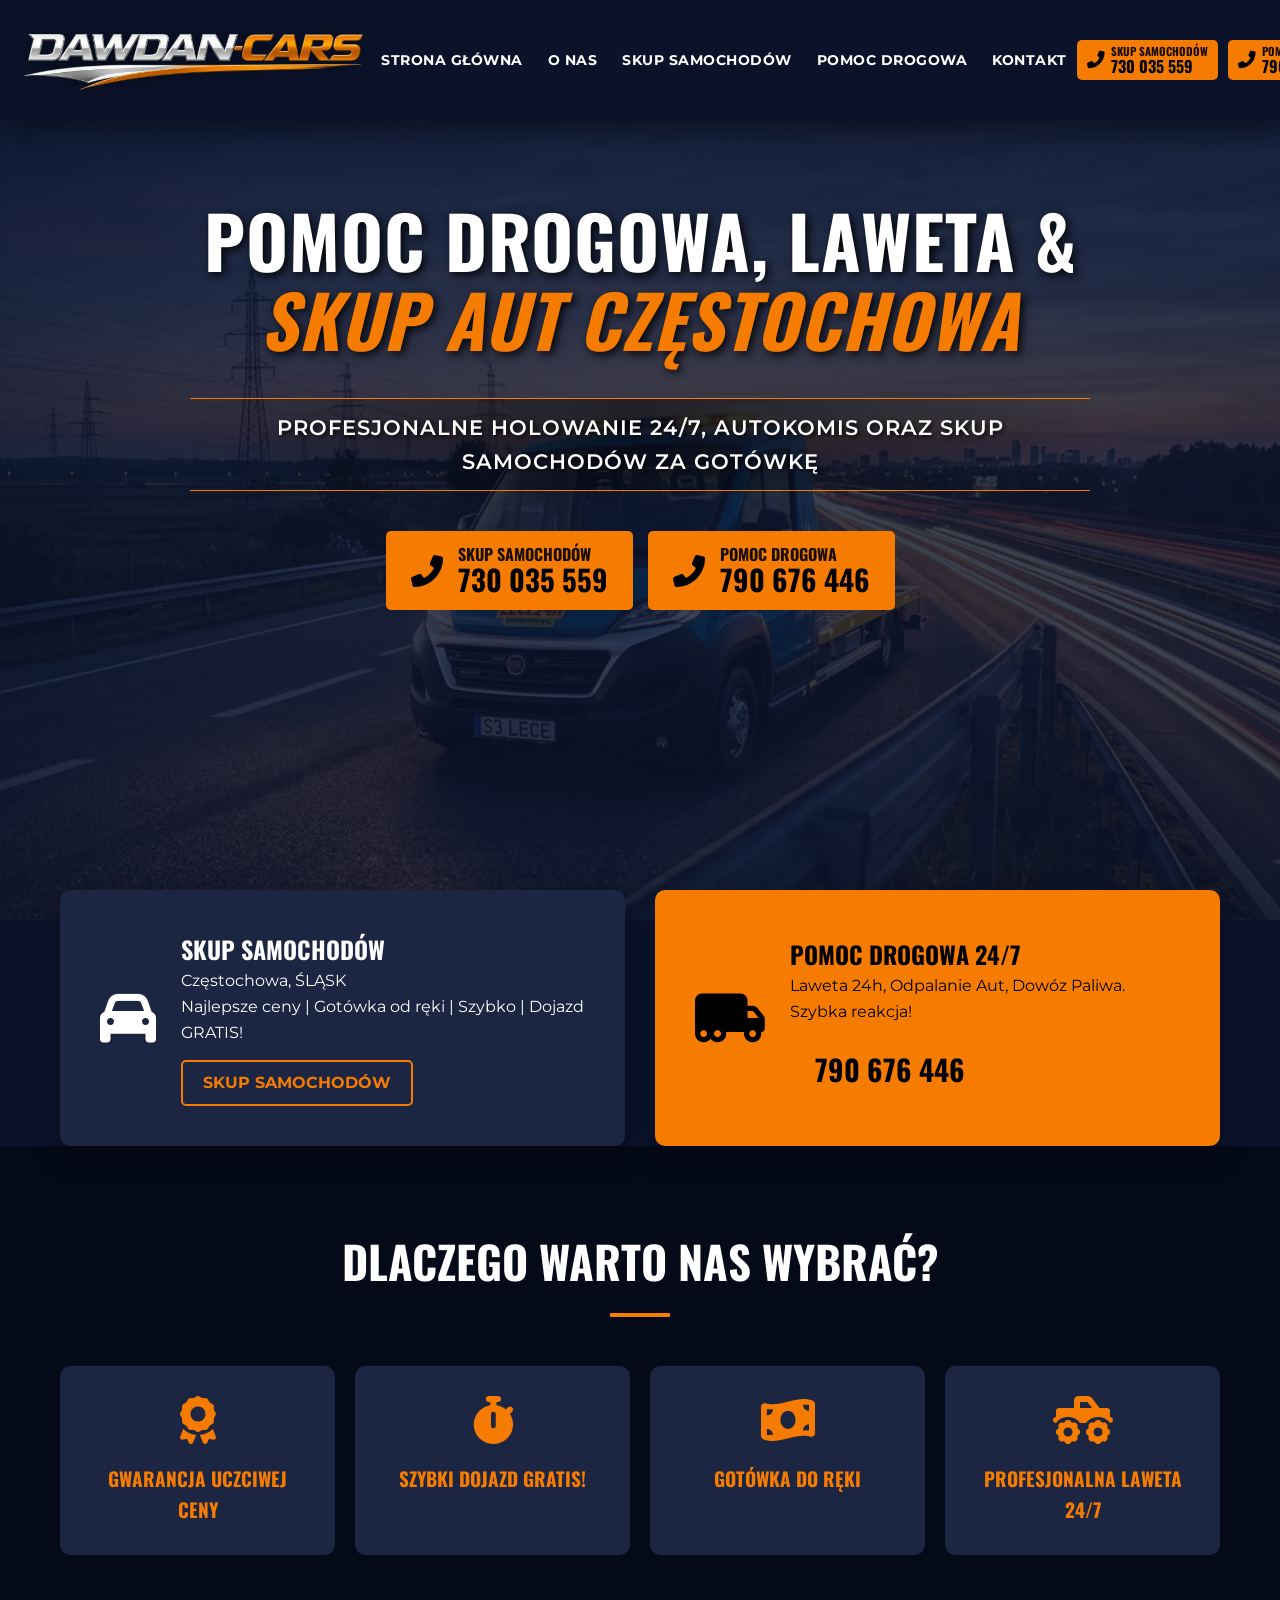
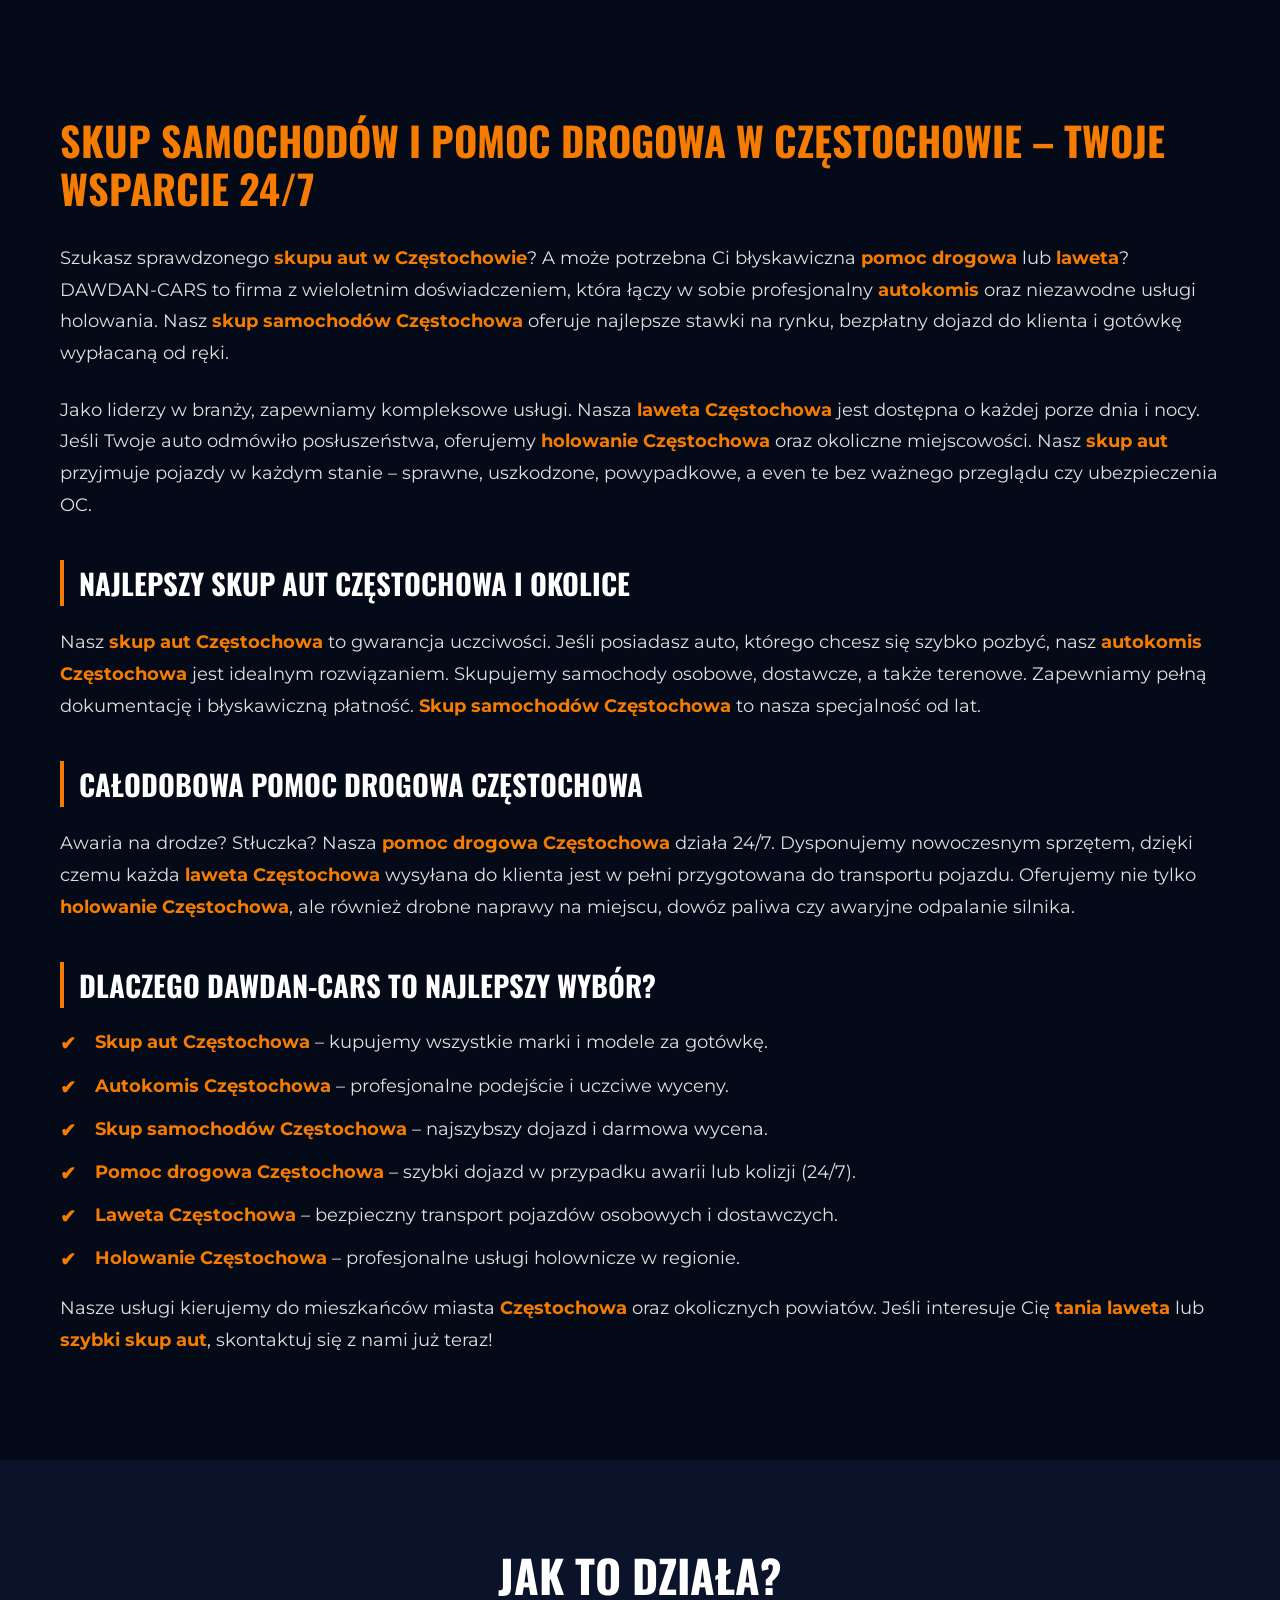
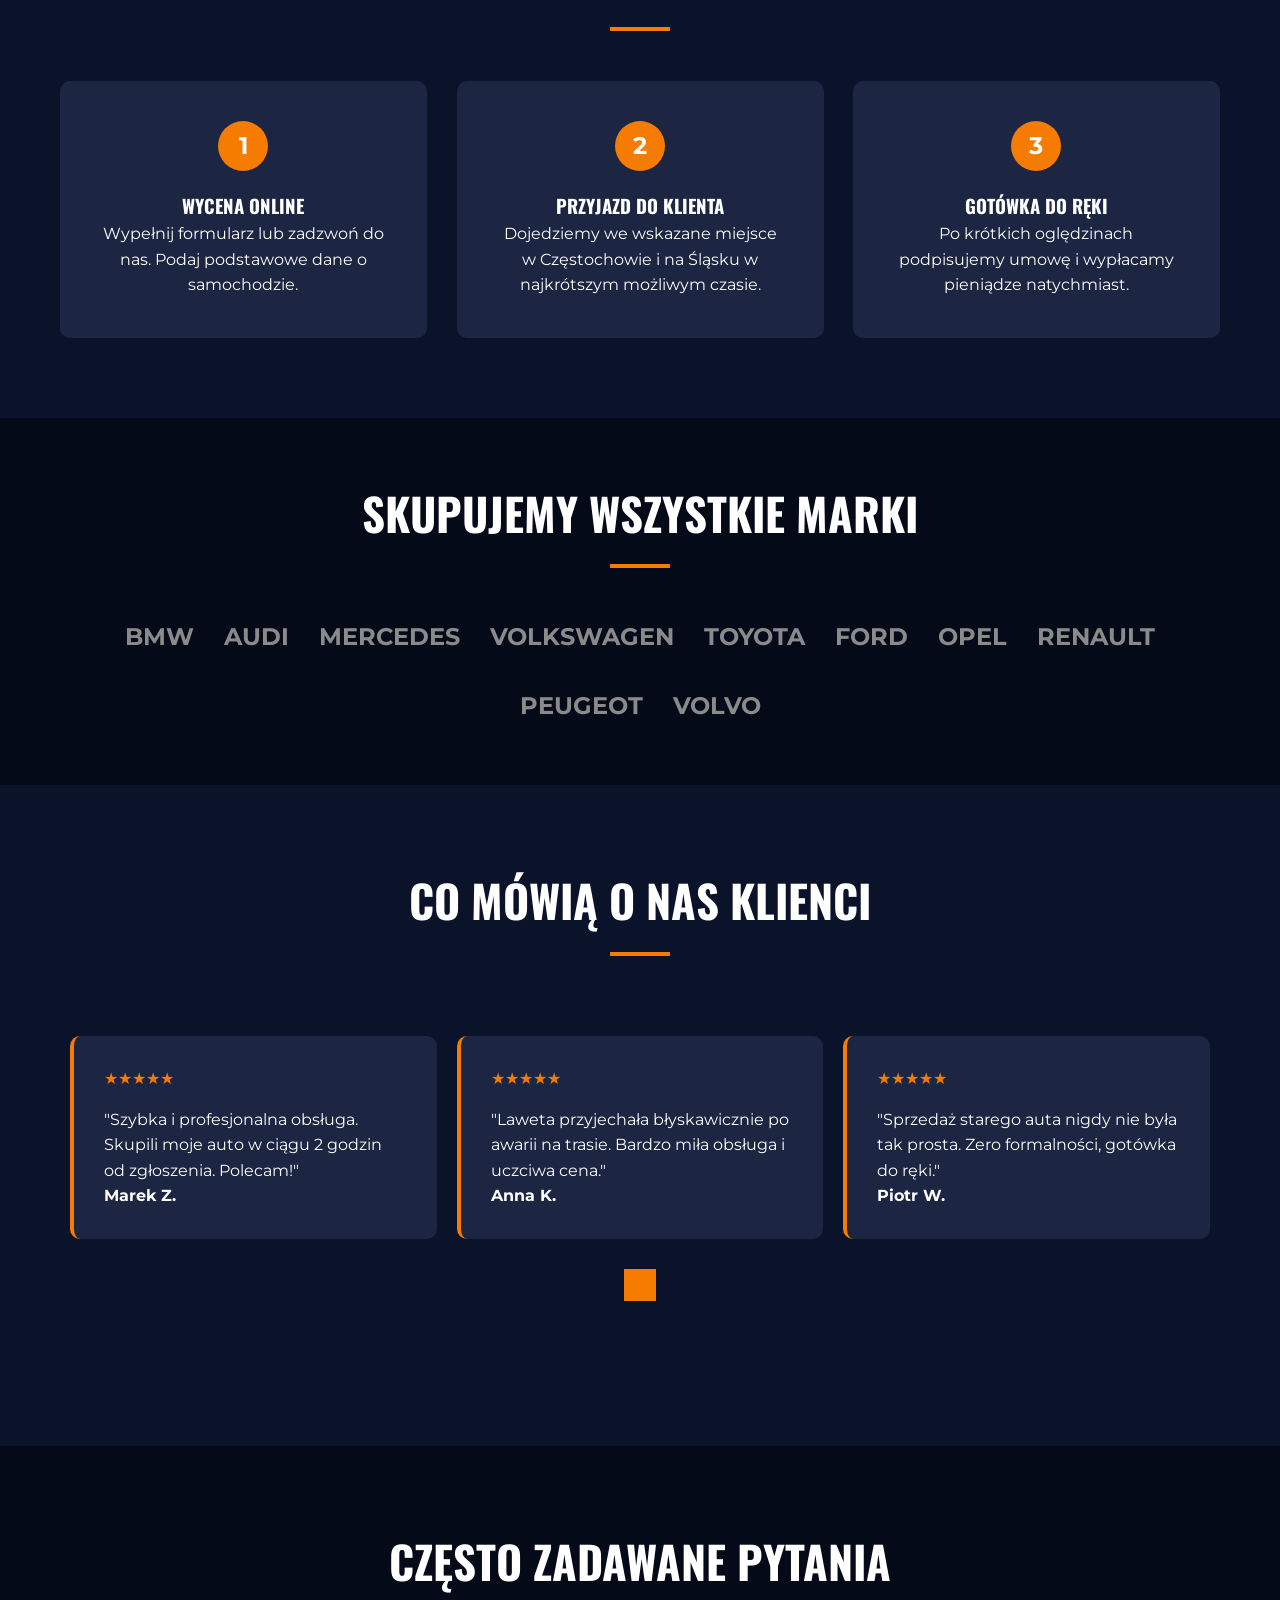
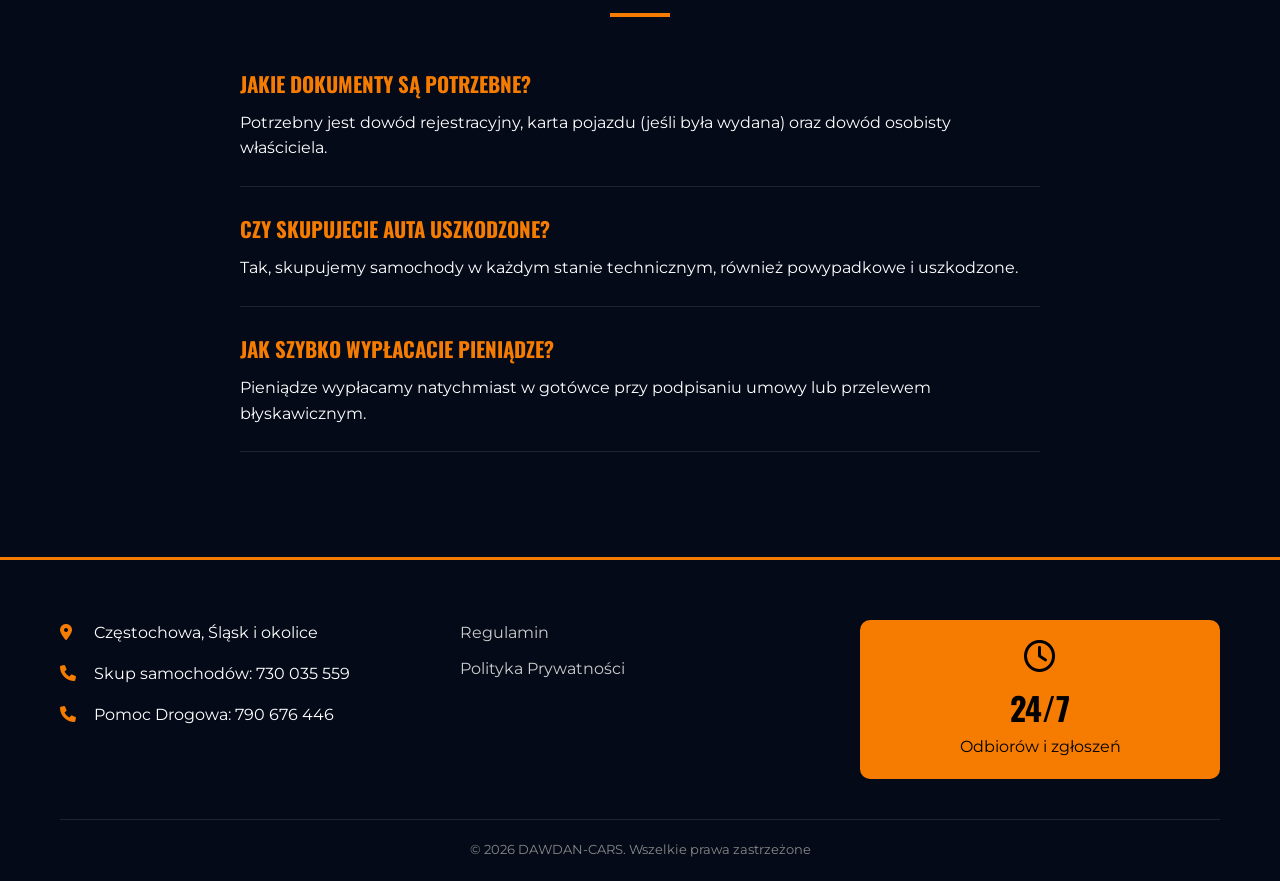
==== commit e79429a5: "Comprehensive SEO, Performance, and Accessibility Overhaul - SEO: Targeted phrases "pomoc drogowa cz" ====
--- a/index.html
+++ b/index.html
@@ -5,9 +5,9 @@
 
     <meta charset="UTF-8">
     <meta name="viewport" content="width=device-width, initial-scale=1.0">
-<title>Skup Aut Częstochowa | Autokomis | Pomoc Drogowa 24h | Laweta Częstochowa</title>
-
-<meta name="description" content="Skup aut Częstochowa i autokomis. Profesjonalna pomoc drogowa 24h, laweta oraz holowanie Częstochowa. Skup samochodów za gotówkę – szybka wycena i darmowy dojazd!">
+<title>Pomoc Drogowa, Laweta, Skup Aut Częstochowa | DAWDAN-CARS 24h</title>
+
+<meta name="description" content="DAWDAN-CARS: Najlepsza pomoc drogowa Częstochowa, laweta oraz holowanie 24h. Oferujemy również szybki skup aut Częstochowa za gotówkę. Dojazd w 15 min! Sprawdź.">
 
 <link rel="canonical" href="https://dawdan-cars.pl/">
 
@@ -46,7 +46,57 @@
     "opens": "00:00",
     "closes": "23:59"
   },
-  "sameAs": []
+  "hasOfferCatalog": {
+    "@type": "OfferCatalog",
+    "name": "Usługi Motoryzacyjne",
+    "itemListElement": [
+      {
+        "@type": "Offer",
+        "itemOffered": {
+          "@type": "Service",
+          "name": "Pomoc Drogowa Częstochowa"
+        }
+      },
+      {
+        "@type": "Offer",
+        "itemOffered": {
+          "@type": "Service",
+          "name": "Laweta Częstochowa"
+        }
+      },
+      {
+        "@type": "Offer",
+        "itemOffered": {
+          "@type": "Service",
+          "name": "Holowanie Częstochowa"
+        }
+      },
+      {
+        "@type": "Offer",
+        "itemOffered": {
+          "@type": "Service",
+          "name": "Skup Aut Częstochowa"
+        }
+      },
+      {
+        "@type": "Offer",
+        "itemOffered": {
+          "@type": "Service",
+          "name": "Skup Samochodów Częstochowa"
+        }
+      }
+    ]
+  },
+  "areaServed": [
+    {
+      "@type": "City",
+      "name": "Częstochowa"
+    },
+    {
+      "@type": "State",
+      "name": "Śląskie"
+    }
+  ]
 }
 </script>
 
@@ -83,7 +133,7 @@
             <div class="container">
                 <div class="logo">
                     <a href="index.html">
-                        <img src="logo.webp" fetchpriority="high" alt="Skup samochodów, pomoc drogowa Częstochowa DAWDAN-CARS" width="349" height="60" >
+                        <img src="logo.webp" fetchpriority="high" alt="Pomoc Drogowa Częstochowa, Laweta i Skup Aut - DAWDAN-CARS" width="349" height="60" >
                     </a>
                 </div>
                 <nav>
@@ -141,8 +191,8 @@
         <div class="container">
             <div class="hero-content">
                 <div class="hero-text" data-aos-custom="fade-up">
-                    <h1>SKUP AUT CZĘSTOCHOWA <br> <span class="highlight">POMOC DROGOWA & LAWETA</span></h1>
-                    <p class="hero-subtext">Profesjonalny autokomis, skup samochodów za gotówkę oraz szybkie holowanie 24/7</p>
+                    <h1>POMOC DROGOWA, LAWETA & <br> <span class="highlight">SKUP AUT CZĘSTOCHOWA</span></h1>
+                    <p class="hero-subtext">Profesjonalne holowanie 24/7, autokomis oraz skup samochodów za gotówkę</p>
                     <div class="hero-cta-buttons">
                         <a href="tel:+48730035559" class="btn-hero-call">
                             <i class="fas fa-phone-alt"></i>
--- a/style.min.css
+++ b/style.min.css
@@ -1 +1 @@
-:root{--primary-color:#f57c00;--secondary-color:#0b132b;--accent-color:#1c2541;--text-light:#ffffff;--text-dark:#333333;--bg-dark:#0b132b;--bg-light:#f4f4f4}*{margin:0;padding:0;box-sizing:border-box}body{font-family:Montserrat,sans-serif;line-height:1.6;color:var(--text-light);background-color:var(--bg-dark);overflow-x:hidden}h1,h2,h3,h4{font-family:Oswald,sans-serif;text-transform:uppercase}.container{max-width:1200px;margin:0 auto;padding:0 20px}header{background-color:#0b132b;position:sticky;top:0;z-index:2000;box-shadow:0 10px 30px rgba(0,0,0,.5);transition:padding .3s ease,background .3s ease;will-change:padding,background;padding:15px 0}header.scrolled{padding:5px 0;background:rgba(11,19,43,.95)}header.menu-open{box-shadow:none;background:#0b132b}.top-bar .container{display:grid;grid-template-columns:1fr auto 1fr;align-items:center;height:auto;max-width:100%;padding:15px 20px}.logo{display:flex;justify-content:flex-start}.logo img{max-height:60px;width:auto;display:block;transition:transform .3s ease;filter:drop-shadow(0 0 10px rgba(0,0,0,.5))}.logo img:hover{transform:scale(1.05);filter:drop-shadow(0 0 12px rgba(255,152,0,.3))}nav{display:flex;align-items:center;justify-content:center}nav ul{display:flex;list-style:none;gap:10px}nav a{text-decoration:none;color:var(--text-light);font-weight:700;font-size:.85rem;padding:8px 10px;transition:all .3s ease;text-transform:uppercase;letter-spacing:.5px;white-space:nowrap}nav a.active,nav a:hover{color:var(--primary-color)}nav a:focus{outline:2px solid var(--primary-color);outline-offset:4px}a.btn-call:focus,a.btn-hero-call:focus,a.btn-outline:focus,button:focus{outline:3px solid #fff;outline-offset:2px}.header-cta{display:flex;flex-direction:row;justify-content:flex-end;align-items:center;gap:10px}.mobile-only{display:none}.header-cta .btn-call{display:flex;align-items:center;gap:6px;text-decoration:none;color:#000;background:var(--primary-color);padding:6px 10px;transition:background .3s;font-family:Oswald,sans-serif;font-weight:700;border-radius:5px;line-height:1;white-space:nowrap}.header-cta .btn-call i{font-size:1.1rem}.btn-label{display:block;font-size:.7rem;text-transform:uppercase;color:inherit}.btn-number{display:block;font-size:1rem;color:inherit}.header-cta .btn-call:hover{background:#e68a00}.menu-toggle{display:none;flex-direction:column;justify-content:center;align-items:center;width:50px;height:50px;background:rgba(255,152,0,.1);border:2px solid var(--primary-color);border-radius:12px;cursor:pointer;padding:0;z-index:2200;transition:all .3s cubic-bezier(.4, 0, .2, 1);position:relative}.menu-toggle:hover{background:var(--primary-color)}.menu-toggle:hover span{background:#fff}.menu-toggle span{width:26px;height:2px;background:var(--primary-color);border-radius:2px;transition:all .4s cubic-bezier(.68, -.6, .32, 1.6);position:absolute}.menu-toggle span:first-child{transform:translateY(-8px)}.menu-toggle span:nth-child(2){transform:translateY(0);width:18px;right:9px}.menu-toggle span:nth-child(3){transform:translateY(8px)}.menu-toggle.active{background:rgba(255,255,255,.1);border-color:#fff}.menu-toggle.active span{background:#fff}.menu-toggle.active span:first-child{transform:translateY(0) rotate(45deg)}.menu-toggle.active span:nth-child(2){opacity:0;transform:translateX(-20px)}.menu-toggle.active span:nth-child(3){transform:translateY(0) rotate(-45deg)}.hero{background:linear-gradient(rgba(11,19,43,.8),rgba(11,19,43,.8)),url('tlo.webp');background-size:cover;background-position:center;padding:80px 0;min-height:800px;display:flex;align-items:stretch;justify-content:center}.hero .container{display:flex;flex-direction:column}.hero-content{display:flex;flex-direction:column;align-items:center;width:100%;height:100%}.hero-text{width:100%;display:flex;flex-direction:column;align-items:center;min-height:400px}.hero-text h1{font-size:clamp(1.8rem, 8vw, 4.5rem);color:var(--text-light);line-height:1.1;width:100%;text-shadow:3px 3px 10px rgba(0,0,0,.9);text-align:center;margin-bottom:clamp(20px,5vh,40px);white-space:normal;word-wrap:break-word;letter-spacing:1px;min-height:1.1em;contain-intrinsic-size:auto 1.1em}.hero-text h1 .highlight{color:var(--primary-color);font-style:italic;font-weight:900}.hero-cta-buttons{display:flex;flex-wrap:wrap;justify-content:center;gap:15px;margin-bottom:40px}.btn-hero-call{display:flex;align-items:center;background:var(--primary-color);color:#000;padding:15px 25px;text-decoration:none;font-weight:700;font-family:Oswald,sans-serif;border-radius:5px;transition:background .3s;line-height:1.1;text-align:left}.btn-hero-call i{font-size:2rem;margin-right:15px}.btn-hero-call .btn-label{font-size:1rem;color:inherit}.btn-hero-call .btn-number{font-size:1.8rem;color:inherit}.btn-hero-call:hover{background:#e68a00}.hero-features{list-style:none;display:flex;gap:30px;margin-top:auto;padding-top:50px}.hero-features li{font-weight:700;font-size:.9rem}.hero-features i{color:var(--primary-color);margin-right:5px}.service-boxes{margin-top:clamp(-30px,-5vw,-50px);position:relative;z-index:10}.service-boxes .container{display:grid;grid-template-columns:repeat(auto-fit,minmax(280px,1fr));gap:30px}.box{display:flex;align-items:center;padding:40px;border-radius:10px;gap:25px;box-shadow:0 10px 30px rgba(0,0,0,.3)}.blue-box{background-color:var(--accent-color)}.orange-box{background-color:var(--primary-color);color:#000}.box-icon i{font-size:3.5rem}.box-content h3{font-size:1.5rem;margin-bottom:10px}.btn-outline{display:inline-block;margin-top:15px;padding:8px 20px;border:2px solid var(--primary-color);color:var(--primary-color);text-decoration:none;font-weight:700;border-radius:5px;transition:all .3s}.btn-outline:hover{background:var(--primary-color);color:#fff}.box-call{margin-top:15px;display:flex;flex-direction:column}.box-call span{font-size:.8rem;text-transform:uppercase}.box-call strong{font-size:1.8rem;font-family:Oswald,sans-serif}[data-aos]{will-change:transform,opacity}.benefits{padding:80px 0;background-color:#050a18}.section-title{text-align:center;font-size:clamp(1.8rem, 5vw, 2.8rem);margin-bottom:clamp(30px,8vw,50px);position:relative;padding:0 15px}.section-title::after{content:'';display:block;width:60px;height:4px;background:var(--primary-color);margin:15px auto}.benefits-grid{display:grid;grid-template-columns:repeat(auto-fit,minmax(250px,1fr));gap:20px}.benefit-item{text-align:center;padding:30px;background:var(--accent-color);border-radius:10px;transition:transform .3s}.benefit-item:hover{transform:translateY(-10px);border-bottom:3px solid var(--primary-color)}.benefit-item i{font-size:3rem;color:var(--primary-color);margin-bottom:20px}.benefit-item h4{font-size:1.1rem}.recent-buys{padding:80px 0;overflow:hidden}.buys-slider{padding:20px 0 50px!important}.buys-slider .active{background:var(--primary-color)}.buy-card{background:var(--accent-color);border-radius:10px;overflow:hidden;text-align:center}.car-img{height:180px;background-size:cover;background-position:center}.buy-card p{padding:15px;font-weight:700;text-transform:uppercase}footer{background:#050a18;padding:60px 0 20px;border-top:3px solid var(--primary-color)}footer h3{text-align:center;font-size:2rem;margin-bottom:40px}.footer-grid{display:grid;grid-template-columns:repeat(auto-fit,minmax(250px,1fr));gap:40px;margin-bottom:40px}.footer-info p{margin-bottom:15px}.footer-info i{color:var(--primary-color);margin-right:10px;width:20px}.hours-box{background:var(--primary-color);padding:20px;border-radius:10px;text-align:center;color:#000}.hours-box i{font-size:2rem;margin-bottom:10px}.hours-box span{display:block;font-size:2rem;font-weight:700;font-family:Oswald,sans-serif}.footer-links ul{list-style:none}.footer-links li{margin-bottom:10px}.footer-links a{color:#ccc;text-decoration:none}.footer-links a:hover{color:var(--primary-color)}.footer-bottom{text-align:center;padding-top:20px;border-top:1px solid rgba(255,255,255,.1);font-size:.8rem;color:#888}.seo-content{padding:80px 0;background:#050a18}.seo-text-block h2{font-size:2.2rem;color:var(--primary-color);margin-bottom:25px}.seo-text-block h3{font-size:1.6rem;margin-top:30px;margin-bottom:20px}.seo-text-block p{margin-bottom:20px;font-size:1.05rem;color:#ccc}.seo-text-block ul{list-style:none;margin-bottom:20px}.seo-text-block li{margin-bottom:10px;padding-left:30px;position:relative}.seo-text-block li::before{content:'✔';position:absolute;left:0;color:var(--primary-color);font-weight:700}.hero-subtext{font-size:1.3rem;text-align:center;margin:0 auto 40px;color:#fff;max-width:900px;font-weight:600;letter-spacing:1px;text-transform:uppercase;text-shadow:2px 2px 4px rgba(0,0,0,.9);background:linear-gradient(90deg,transparent,rgba(0,0,0,.4),transparent);padding:12px 20px;border-top:1px solid var(--primary-color);border-bottom:1px solid var(--primary-color)}.how-it-works{padding:80px 0;background:var(--bg-dark)}.steps-grid{display:grid;grid-template-columns:repeat(auto-fit,minmax(280px,1fr));gap:30px;margin-top:40px}.step{text-align:center;padding:40px;background:var(--accent-color);border-radius:10px;position:relative}.step-num{width:50px;height:50px;background:var(--primary-color);color:#fff;border-radius:50%;display:flex;align-items:center;justify-content:center;font-size:1.5rem;font-weight:700;margin:0 auto 20px}.brands{padding:60px 0;background:#050a18}.brands-flex{display:flex;flex-wrap:wrap;justify-content:center;gap:30px}.brands-flex span{font-size:1.5rem;font-weight:700;color:#8a8a8a;text-transform:uppercase}.testimonials{padding:80px 0;background:var(--bg-dark);overflow:hidden}.testimonials-slider{padding:20px 0 50px!important}.testimonials-slider .active{background:var(--primary-color)}.testimonial{background:var(--accent-color);padding:30px;border-radius:10px;border-left:4px solid var(--primary-color)}.stars{color:var(--primary-color);margin-bottom:15px}.faq{padding:80px 0;background:#050a18}.faq-list{max-width:800px;margin:0 auto}.faq-item{margin-bottom:25px;padding-bottom:25px;border-bottom:1px solid rgba(255,255,255,.1)}.faq-item h4{color:var(--primary-color);margin-bottom:10px}.page-header{padding:clamp(40px,10vw,80px) 0;text-align:center;color:#fff}.page-header h1{font-size:clamp(2rem, 8vw, 3.5rem);margin-bottom:10px}.page-header p{font-size:1.2rem;color:var(--primary-color)}.about-content,.contact-page,.service-details,.tow-details{padding:80px 0}.about-grid,.contact-grid,.service-grid,.tow-grid{display:grid;grid-template-columns:repeat(auto-fit,minmax(320px,1fr));gap:50px}.about-stats{display:grid;grid-template-columns:repeat(auto-fit,minmax(200px,1fr));gap:20px}.stat-item{background:var(--accent-color);padding:30px;border-radius:10px;text-align:center;border-bottom:3px solid var(--primary-color)}.stat-item strong{display:block;font-size:2.5rem;color:var(--primary-color);font-family:Oswald,sans-serif}.check-list{list-style:none;margin:20px 0}.check-list li{margin-bottom:10px}.check-list i{color:var(--primary-color);margin-right:10px}.tow-services-grid{display:grid;grid-template-columns:repeat(auto-fit,minmax(250px,1fr));gap:20px;margin-top:30px}.tow-service-item{background:var(--accent-color);padding:20px;border-radius:10px}.tow-service-item i{font-size:2rem;color:var(--primary-color);margin-bottom:10px}.urgent-box{background:var(--primary-color);padding:40px;border-radius:10px;text-align:center;color:#000}.btn-urgent{display:inline-block;margin-top:20px;background:#fff;color:var(--primary-color);padding:15px 30px;text-decoration:none;font-weight:700;border-radius:5px;font-size:1.2rem}.contact-item{display:flex;gap:20px;margin-bottom:30px}.contact-item i{font-size:1.5rem;color:var(--primary-color)}.map-placeholder{position:relative;border-radius:10px;overflow:hidden;margin-top:30px}.map-placeholder img{width:100%;height:clamp(200px,40vh,400px);object-fit:cover;filter:grayscale(1)}.map-overlay{position:absolute;bottom:0;left:0;width:100%;background:rgba(255,152,0,.9);color:#fff;padding:10px;text-align:center;font-weight:700}.form-group{margin-bottom:20px}.form-group input,.form-group select,.form-group textarea{width:100%;padding:12px;border-radius:5px;border:1px solid rgba(255,255,255,.1);background:rgba(255,255,255,.05);color:#fff;font-family:inherit}.form-group textarea{height:150px}.hero-form-box{background:var(--accent-color);padding:30px;border-radius:15px;box-shadow:0 15px 35px rgba(0,0,0,.4);border:1px solid rgba(255,152,0,.2)}.hero-form-box h3{color:var(--primary-color);font-size:1.8rem;margin-bottom:5px;text-align:center}.form-subtitle{text-align:center;font-size:.9rem;margin-bottom:25px;color:#ccc}.hero-form-box .form-group{margin-bottom:15px}.hero-form-box input,.hero-form-box select,.hero-form-box textarea{width:100%;padding:12px 15px;border-radius:8px;border:1px solid rgba(255,255,255,.1);background:rgba(255,255,255,.05);color:#fff;font-family:inherit;transition:all .3s ease}.hero-form-box select option{background:var(--accent-color);color:#fff}.hero-form-box input:focus,.hero-form-box select:focus,.hero-form-box textarea:focus{outline:0;border-color:var(--primary-color);background:rgba(255,255,255,.1);box-shadow:0 0 10px rgba(255,152,0,.2)}.checkbox-group label{display:flex;align-items:center;gap:10px;cursor:pointer;font-size:.95rem;color:#ccc;transition:color .3s}.checkbox-group label:hover{color:#fff}.checkbox-group input[type=checkbox]{width:20px;height:20px;cursor:pointer;accent-color:var(--primary-color)}.hero-form-box textarea{height:100px;resize:vertical}.file-upload-wrapper{margin-bottom:20px}.file-upload-label{display:flex;flex-direction:column;align-items:center;justify-content:center;padding:20px;border:2px dashed rgba(255,152,0,.4);border-radius:10px;cursor:pointer;transition:all .3s ease;background:rgba(255,152,0,.05)}.file-upload-label:hover{background:rgba(255,152,0,.1);border-color:var(--primary-color)}.file-upload-label i{font-size:2rem;color:var(--primary-color);margin-bottom:10px}.file-upload-label span{font-size:.9rem;font-weight:700}.file-preview-grid{display:grid;grid-template-columns:repeat(auto-fill,minmax(60px,1fr));gap:10px;margin-top:15px}.preview-item{position:relative;aspect-ratio:1;border-radius:5px;overflow:hidden;border:1px solid var(--primary-color)}.preview-item img{width:100%;height:100%;object-fit:cover}.btn-submit{width:100%;padding:15px;background:var(--primary-color);color:#000;border:none;border-radius:8px;font-family:Oswald,sans-serif;font-size:1.2rem;font-weight:700;cursor:pointer;transition:all .3s ease;text-transform:uppercase;letter-spacing:1px}.btn-submit:hover{background:#e68a00;transform:translateY(-2px);box-shadow:0 5px 15px rgba(255,152,0,.4)}.btn-submit:active{transform:translateY(0)}.form-message{margin-top:15px;padding:10px;border-radius:5px;text-align:center;font-weight:700;display:none}.form-message.success{display:block;background:rgba(76,175,80,.1);color:#4caf50;border:1px solid #4caf50}.form-message.error{display:block;background:rgba(244,67,54,.1);color:#f44336;border:1px solid #f44336}@media (max-width:1100px){.menu-toggle{display:flex;order:3}.desktop-only{display:none}.mobile-only{display:flex}.top-bar .container{display:flex;justify-content:space-between}nav{position:fixed;top:0;left:0;width:100%;height:100vh;background:rgba(11,19,43,.98);backdrop-filter:blur(15px);-webkit-backdrop-filter:blur(15px);padding:120px 20px 40px;flex-direction:column;transition:all .5s cubic-bezier(.7, 0, .3, 1);z-index:2100;display:flex;justify-content:flex-start;align-items:center;transform:translateY(-100%);visibility:hidden}nav.active{transform:translateY(0);visibility:visible}nav ul{flex-direction:column;gap:10px;width:100%;max-width:400px;text-align:center}nav li{width:100%;opacity:0;transform:translateY(-20px);transition:all .4s ease}nav.active li{opacity:1;transform:translateY(0)}nav.active li:first-child{transition-delay:0.1s}nav.active li:nth-child(2){transition-delay:0.15s}nav.active li:nth-child(3){transition-delay:0.2s}nav.active li:nth-child(4){transition-delay:0.25s}nav.active li:nth-child(5){transition-delay:0.3s}nav a{font-size:1.25rem;font-family:Oswald,sans-serif;display:block;padding:12px 0;letter-spacing:2px;color:#fff;text-transform:uppercase;position:relative;border-bottom:1px solid rgba(255,255,255,.05)}nav a::after{content:'';position:absolute;bottom:0;left:50%;width:0;height:2px;background:var(--primary-color);transition:all .3s ease;transform:translateX(-50%)}nav a:hover{color:var(--primary-color)}nav a:hover::after{width:100%}.top-bar .container{padding:10px 15px}nav .header-cta.mobile-only{display:flex;flex-direction:column;gap:15px;margin-top:40px;width:100%;max-width:360px;opacity:0;transform:translateY(20px);transition:all .4s ease .4s}nav .header-cta.mobile-only .btn-call{padding:15px 25px;width:100%;justify-content:center}nav .header-cta.mobile-only .btn-label{font-size:1.1rem}nav .header-cta.mobile-only .btn-number{font-size:1.8rem}nav.active .header-cta.mobile-only{opacity:1;transform:translateY(0)}.header-cta{display:none}.overlay{position:fixed;top:0;left:0;width:100%;height:100%;background:rgba(0,0,0,.7);backdrop-filter:blur(4px);z-index:1000;opacity:0;visibility:hidden;transition:all .4s ease}.overlay.active{opacity:1;visibility:visible}}@media (max-width:1024px){.hero-text h1{font-size:2.5rem}}@media (max-width:768px){.top-bar .container{height:auto;min-height:70px;flex-wrap:nowrap;justify-content:space-between;padding:10px 20px;gap:10px}.logo img{max-height:50px;width:auto}.menu-toggle{display:flex}.hero-text{text-align:center;width:100%;display:flex;flex-direction:column;align-items:center}.hero-text h1{margin-bottom:20px;font-size:2rem;letter-spacing:1px;line-height:1.2}.hero-subtext{font-size:.95rem;padding:10px 15px;margin-bottom:25px;line-height:1.4}.hero-cta-buttons{flex-direction:column;width:100%;align-items:center;gap:15px}.btn-hero-call{padding:15px 25px;width:100%;max-width:320px;justify-content:center}.btn-hero-call i{font-size:2rem;margin-right:15px}.btn-hero-call .btn-label{font-size:1rem}.btn-hero-call .btn-number{font-size:1.5rem}.btn-hero-call{justify-content:center}.hero-features{flex-direction:column;gap:15px;margin-top:auto;margin-bottom:20px;background:rgba(0,0,0,.6);padding:15px;border-radius:8px;width:100%;text-align:center}.hero-features li{font-size:1.1rem;text-shadow:1px 1px 2px rgba(0,0,0,.8)}.footer-grid{grid-template-columns:1fr}.hero{padding:40px 0;min-height:600px}.form-row{flex-direction:column}.about-grid,.contact-grid,.service-grid,.tow-grid{gap:30px}.service-grid{display:flex;flex-direction:column}.service-valuation{order:-1}}@media (max-width:400px){.header-cta{gap:4px}.header-cta .btn-call{padding:4px 6px}.header-cta .btn-number{font-size:.7rem}}.custom-slider{position:relative;width:100%;overflow:hidden}.slider-track{display:flex;overflow-x:auto;scroll-snap-type:x mandatory;scroll-behavior:smooth;-webkit-overflow-scrolling:touch;scrollbar-width:none}.slider-track::-webkit-scrollbar{display:none}.slider-item{flex:0 0 100%;scroll-snap-align:start;padding:10px}@media (min-width:768px){.slider-item{flex:0 0 50%}}@media (min-width:1024px){.slider-item{flex:0 0 33.333%}}.slider-pagination{display:flex;justify-content:center;gap:12px;margin-top:20px;padding-bottom:15px}.slider-dot{width:32px;height:32px;display:flex;align-items:center;justify-content:center;background:0 0;cursor:pointer;border:none;padding:0;transition:all .3s ease}.slider-dot::after{content:'';width:12px;height:12px;border-radius:50%;background:rgba(255,255,255,.3);transition:all .3s ease}.slider-dot.active::after{background:var(--primary-color);transform:scale(1.3)}.slider-dot:hover::after{background:rgba(255,255,255,.6)}@media (max-width:768px){[data-aos-custom]{opacity:0;transition-property:transform,opacity;transition-duration:.8s;transition-timing-function:ease-out;will-change:transform,opacity}[data-aos-custom=fade-up]{transform:translateY(30px)}[data-aos-custom=fade-right]{transform:translateX(-30px)}[data-aos-custom=fade-left]{transform:translateX(30px)}[data-aos-custom=zoom-in]{transform:scale(.9)}[data-aos-custom].aos-animate{opacity:1;transform:translate(0,0) scale(1)}}+:root{--primary-color:#f57c00;--secondary-color:#0b132b;--accent-color:#1c2541;--text-light:#ffffff;--text-dark:#333333;--bg-dark:#0b132b;--bg-light:#f4f4f4}*{margin:0;padding:0;box-sizing:border-box}body{font-family:Montserrat,sans-serif;line-height:1.6;color:var(--text-light);background-color:var(--bg-dark);overflow-x:hidden}h1,h2,h3,h4{font-family:Oswald,sans-serif;text-transform:uppercase}.container{max-width:1200px;margin:0 auto;padding:0 20px}header{background-color:#0b132b;position:sticky;top:0;z-index:2000;box-shadow:0 10px 30px rgba(0,0,0,.5);transition:padding .3s ease,background .3s ease;will-change:padding,background;padding:15px 0}header.scrolled{padding:5px 0;background:rgba(11,19,43,.95)}header.menu-open{box-shadow:none;background:#0b132b}.top-bar .container{display:grid;grid-template-columns:1fr auto 1fr;align-items:center;height:auto;max-width:100%;padding:15px 20px}.logo{display:flex;justify-content:flex-start}.logo img{max-height:60px;width:auto;display:block;transition:transform .3s ease;filter:drop-shadow(0 0 10px rgba(0,0,0,.5))}.logo img:hover{transform:scale(1.05);filter:drop-shadow(0 0 12px rgba(255,152,0,.3))}nav{display:flex;align-items:center;justify-content:center}nav ul{display:flex;list-style:none;gap:10px}nav a{text-decoration:none;color:var(--text-light);font-weight:700;font-size:.85rem;padding:8px 10px;transition:all .3s ease;text-transform:uppercase;letter-spacing:.5px;white-space:nowrap}nav a.active,nav a:hover{color:var(--primary-color)}nav a:focus{outline:2px solid var(--primary-color);outline-offset:4px}a.btn-call:focus,a.btn-hero-call:focus,a.btn-outline:focus,button:focus{outline:3px solid #fff;outline-offset:2px}.header-cta{display:flex;flex-direction:row;justify-content:flex-end;align-items:center;gap:10px}.mobile-only{display:none}.header-cta .btn-call{display:flex;align-items:center;gap:6px;text-decoration:none;color:#000;background:var(--primary-color);padding:6px 10px;transition:background .3s;font-family:Oswald,sans-serif;font-weight:700;border-radius:5px;line-height:1;white-space:nowrap}.header-cta .btn-call i{font-size:1.1rem}.btn-label{display:block;font-size:.7rem;text-transform:uppercase;color:inherit}.btn-number{display:block;font-size:1rem;color:inherit}.header-cta .btn-call:hover{background:#e68a00}.menu-toggle{display:none;flex-direction:column;justify-content:center;align-items:center;width:50px;height:50px;background:rgba(255,152,0,.1);border:2px solid var(--primary-color);border-radius:12px;cursor:pointer;padding:0;z-index:2200;transition:all .3s cubic-bezier(.4, 0, .2, 1);position:relative}.menu-toggle:hover{background:var(--primary-color)}.menu-toggle:hover span{background:#fff}.menu-toggle span{width:26px;height:2px;background:var(--primary-color);border-radius:2px;transition:all .4s cubic-bezier(.68, -.6, .32, 1.6);position:absolute}.menu-toggle span:first-child{transform:translateY(-8px)}.menu-toggle span:nth-child(2){transform:translateY(0);width:18px;right:9px}.menu-toggle span:nth-child(3){transform:translateY(8px)}.menu-toggle.active{background:rgba(255,255,255,.1);border-color:#fff}.menu-toggle.active span{background:#fff}.menu-toggle.active span:first-child{transform:translateY(0) rotate(45deg)}.menu-toggle.active span:nth-child(2){opacity:0;transform:translateX(-20px)}.menu-toggle.active span:nth-child(3){transform:translateY(0) rotate(-45deg)}.hero{background:linear-gradient(rgba(11,19,43,.8),rgba(11,19,43,.8)),url('tlo.webp');background-size:cover;background-position:center;padding:80px 0;min-height:800px;display:flex;align-items:stretch;justify-content:center}.hero .container{display:flex;flex-direction:column}.hero-content{display:flex;flex-direction:column;align-items:center;width:100%;height:100%}.hero-text{width:100%;display:flex;flex-direction:column;align-items:center;min-height:400px}.hero-text h1{font-size:clamp(1.8rem, 8vw, 4.5rem);color:var(--text-light);line-height:1.1;width:100%;text-shadow:3px 3px 10px rgba(0,0,0,.9);text-align:center;margin-bottom:clamp(20px,5vh,40px);white-space:normal;word-wrap:break-word;letter-spacing:1px;min-height:1.1em;contain-intrinsic-size:auto 1.1em}.hero-text h1 .highlight{color:var(--primary-color);font-style:italic;font-weight:900}.hero-cta-buttons{display:flex;flex-wrap:wrap;justify-content:center;gap:15px;margin-bottom:40px}.btn-hero-call{display:flex;align-items:center;background:var(--primary-color);color:#000;padding:15px 25px;text-decoration:none;font-weight:700;font-family:Oswald,sans-serif;border-radius:5px;transition:background .3s;line-height:1.1;text-align:left}.btn-hero-call i{font-size:2rem;margin-right:15px}.btn-hero-call .btn-label{font-size:1rem;color:inherit}.btn-hero-call .btn-number{font-size:1.8rem;color:inherit}.btn-hero-call:hover{background:#e68a00}.hero-features{list-style:none;display:flex;gap:30px;margin-top:auto;padding-top:50px}.hero-features li{font-weight:700;font-size:.9rem}.hero-features i{color:var(--primary-color);margin-right:5px}.service-boxes{margin-top:clamp(-30px,-5vw,-50px);position:relative;z-index:10}.service-boxes .container{display:grid;grid-template-columns:repeat(auto-fit,minmax(280px,1fr));gap:30px}.box{display:flex;align-items:center;padding:40px;border-radius:10px;gap:25px;box-shadow:0 10px 30px rgba(0,0,0,.3)}.blue-box{background-color:var(--accent-color)}.orange-box{background-color:var(--primary-color);color:#000}.box-icon i{font-size:3.5rem}.box-content h3{font-size:1.5rem;margin-bottom:10px}.btn-outline{display:inline-block;margin-top:15px;padding:8px 20px;border:2px solid var(--primary-color);color:var(--primary-color);text-decoration:none;font-weight:700;border-radius:5px;transition:all .3s}.btn-outline:hover{background:var(--primary-color);color:#fff}.box-call{margin-top:15px;display:flex;flex-direction:column}.box-call span{font-size:.8rem;text-transform:uppercase}.box-call strong{font-size:1.8rem;font-family:Oswald,sans-serif}[data-aos]{will-change:transform,opacity}.benefits{padding:80px 0;background-color:#050a18}.section-title{text-align:center;font-size:clamp(1.8rem, 5vw, 2.8rem);margin-bottom:clamp(30px,8vw,50px);position:relative;padding:0 15px}.section-title::after{content:'';display:block;width:60px;height:4px;background:var(--primary-color);margin:15px auto}.benefits-grid{display:grid;grid-template-columns:repeat(auto-fit,minmax(250px,1fr));gap:20px}.benefit-item{text-align:center;padding:30px;background:var(--accent-color);border-radius:10px;transition:transform .3s}.benefit-item:hover{transform:translateY(-10px);border-bottom:3px solid var(--primary-color)}.benefit-item i{font-size:3rem;color:var(--primary-color);margin-bottom:20px}.benefit-item h3{font-size:1.2rem;color:var(--primary-color)}.recent-buys{padding:80px 0;overflow:hidden}.buys-slider{padding:20px 0 50px!important}.buys-slider .active{background:var(--primary-color)}.buy-card{background:var(--accent-color);border-radius:10px;overflow:hidden;text-align:center}.car-img{height:180px;background-size:cover;background-position:center}.buy-card p{padding:15px;font-weight:700;text-transform:uppercase}footer{background:#050a18;padding:60px 0 20px;border-top:3px solid var(--primary-color)}footer h3{text-align:center;font-size:2rem;margin-bottom:40px}.footer-grid{display:grid;grid-template-columns:repeat(auto-fit,minmax(250px,1fr));gap:40px;margin-bottom:40px}.footer-info p{margin-bottom:15px}.footer-info i{color:var(--primary-color);margin-right:10px;width:20px}.hours-box{background:var(--primary-color);padding:20px;border-radius:10px;text-align:center;color:#000}.hours-box i{font-size:2rem;margin-bottom:10px}.hours-box span{display:block;font-size:2rem;font-weight:700;font-family:Oswald,sans-serif}.footer-links ul{list-style:none}.footer-links li{margin-bottom:10px}.footer-links a{color:#ccc;text-decoration:none}.footer-links a:hover{color:var(--primary-color)}.footer-bottom{text-align:center;padding-top:20px;border-top:1px solid rgba(255,255,255,.1);font-size:.8rem;color:#888}.seo-content{padding:80px 0;background:#050a18}.seo-text-block h2{font-size:clamp(1.8rem, 4vw, 2.5rem);color:var(--primary-color);margin-bottom:30px;line-height:1.2}.seo-text-block h3{font-size:clamp(1.4rem, 3vw, 1.8rem);margin-top:40px;margin-bottom:20px;color:var(--text-light);border-left:4px solid var(--primary-color);padding-left:15px}.seo-text-block p{margin-bottom:25px;font-size:1.1rem;color:#e0e0e0;line-height:1.8}.seo-text-block strong{color:var(--primary-color)}.seo-text-block ul{list-style:none;margin-bottom:20px}.seo-text-block li{margin-bottom:15px;padding-left:35px;position:relative;font-size:1.1rem;color:#e0e0e0}.seo-text-block li::before{content:'✔';position:absolute;left:0;color:var(--primary-color);font-weight:700;font-size:1.2rem}.hero-subtext{font-size:1.3rem;text-align:center;margin:0 auto 40px;color:#fff;max-width:900px;font-weight:600;letter-spacing:1px;text-transform:uppercase;text-shadow:2px 2px 4px rgba(0,0,0,.9);background:linear-gradient(90deg,transparent,rgba(0,0,0,.4),transparent);padding:12px 20px;border-top:1px solid var(--primary-color);border-bottom:1px solid var(--primary-color)}.how-it-works{padding:80px 0;background:var(--bg-dark)}.steps-grid{display:grid;grid-template-columns:repeat(auto-fit,minmax(280px,1fr));gap:30px;margin-top:40px}.step{text-align:center;padding:40px;background:var(--accent-color);border-radius:10px;position:relative}.step-num{width:50px;height:50px;background:var(--primary-color);color:#fff;border-radius:50%;display:flex;align-items:center;justify-content:center;font-size:1.5rem;font-weight:700;margin:0 auto 20px}.brands{padding:60px 0;background:#050a18}.brands-flex{display:flex;flex-wrap:wrap;justify-content:center;gap:30px}.brands-flex span{font-size:1.5rem;font-weight:700;color:#8a8a8a;text-transform:uppercase}.testimonials{padding:80px 0;background:var(--bg-dark);overflow:hidden}.testimonials-slider{padding:20px 0 50px!important}.testimonials-slider .active{background:var(--primary-color)}.testimonial{background:var(--accent-color);padding:30px;border-radius:10px;border-left:4px solid var(--primary-color)}.stars{color:var(--primary-color);margin-bottom:15px}.faq{padding:80px 0;background:#050a18}.faq-list{max-width:800px;margin:0 auto}.faq-item{margin-bottom:25px;padding-bottom:25px;border-bottom:1px solid rgba(255,255,255,.1)}.faq-item h3{color:var(--primary-color);margin-bottom:10px;font-size:1.3rem}.page-header{padding:clamp(40px,10vw,80px) 0;text-align:center;color:#fff}.page-header h1{font-size:clamp(2rem, 8vw, 3.5rem);margin-bottom:10px}.page-header p{font-size:1.2rem;color:var(--primary-color)}.about-content,.contact-page,.service-details,.tow-details{padding:80px 0}.about-grid,.contact-grid,.service-grid,.tow-grid{display:grid;grid-template-columns:1.5fr 1fr;gap:60px;align-items:flex-start}@media (max-width:992px){.about-grid,.contact-grid,.service-grid,.tow-grid{grid-template-columns:1fr;gap:40px}}.section-badge{display:inline-block;padding:5px 15px;background:rgba(245,124,0,.1);color:var(--primary-color);font-weight:700;font-size:.85rem;border-radius:50px;margin-bottom:15px;letter-spacing:1px;text-transform:uppercase;border:1px solid var(--primary-color)}.about-text h2,.service-text h2,.tow-info h2{font-size:clamp(1.8rem, 5vw, 2.8rem);margin-bottom:25px;color:#fff;line-height:1.2}.about-text p,.service-text p,.tow-info p{margin-bottom:20px;color:#e0e0e0;font-size:1.05rem}.about-stats-v2{display:grid;gap:20px}.stat-card{display:flex;align-items:center;gap:20px;background:var(--accent-color);padding:25px;border-radius:15px;transition:all .3s ease;border:1px solid rgba(255,255,255,.05)}.stat-card:hover{transform:translateX(10px);background:#252e4d;border-color:var(--primary-color)}.stat-icon{width:60px;height:60px;background:var(--primary-color);border-radius:12px;display:flex;align-items:center;justify-content:center;font-size:1.5rem;color:#000;flex-shrink:0}.stat-info{display:flex;flex-direction:column}.stat-number{font-size:2rem;font-weight:700;font-family:Oswald,sans-serif;color:var(--primary-color);line-height:1}.stat-label{font-size:.9rem;color:#aaa;margin-top:5px}.why-us{padding:100px 0}.bg-alt{background-color:#080f24}.section-title.centered{text-align:center;margin-bottom:60px}.features-grid{display:grid;grid-template-columns:repeat(auto-fit,minmax(300px,1fr));gap:30px}.feature-item{background:var(--accent-color);padding:40px;border-radius:20px;text-align:center;transition:all .3s ease;border:1px solid rgba(255,255,255,.05)}.feature-item:hover{transform:translateY(-10px);border-color:var(--primary-color)}.feature-icon{font-size:3rem;color:var(--primary-color);margin-bottom:25px}.feature-item h3{font-size:1.5rem;margin-bottom:15px;color:#fff}.feature-item p{color:#aaa}.call-to-action-simple{padding:100px 0;background:linear-gradient(rgba(11,19,43,.9),rgba(11,19,43,.9)),url('tlo.webp');background-size:cover;background-position:center;text-align:center}.cta-content h2{font-size:clamp(1.8rem, 4vw, 2.5rem);margin-bottom:20px;color:#fff}.cta-content p{font-size:1.2rem;margin-bottom:40px;color:#ccc}.cta-buttons{display:flex;justify-content:center;gap:20px;flex-wrap:wrap}.btn{display:inline-flex;align-items:center;gap:10px;padding:15px 35px;border-radius:50px;font-weight:700;text-decoration:none;transition:all .3s ease;text-transform:uppercase;font-family:Oswald,sans-serif;letter-spacing:1px}.btn-primary{background:var(--primary-color);color:#000}.btn-primary:hover{background:#ff9800;transform:scale(1.05)}.btn-outline{border:2px solid var(--primary-color);color:var(--primary-color)}.btn-outline:hover{background:var(--primary-color);color:#000;transform:scale(1.05)}.check-list{list-style:none;margin:20px 0}.check-list li{margin-bottom:15px;font-size:1.1rem;color:#e0e0e0}.check-list i{color:var(--primary-color);margin-right:10px}.highlight-box{background:rgba(245,124,0,.05);border-left:4px solid var(--primary-color);padding:20px;margin:20px 0;border-radius:0 10px 10px 0}.highlight-box p{margin-bottom:0;color:#fff}.process-grid{display:grid;grid-template-columns:repeat(auto-fit,minmax(280px,1fr));gap:40px}.process-step{background:var(--accent-color);padding:50px 30px;border-radius:20px;text-align:center;position:relative;transition:transform .3s ease;border:1px solid rgba(255,255,255,.05)}.process-step:hover{transform:translateY(-10px)}.step-number{position:absolute;top:20px;right:30px;font-size:3rem;font-weight:800;color:rgba(255,255,255,.03);line-height:1;font-family:Oswald,sans-serif}.step-icon{width:80px;height:80px;background:var(--bg-dark);border:2px solid var(--primary-color);border-radius:50%;display:flex;align-items:center;justify-content:center;font-size:2rem;color:var(--primary-color);margin:0 auto 25px;transition:all .3s ease}.process-step:hover .step-icon{background:var(--primary-color);color:#000}.process-step h3{font-size:1.4rem;margin-bottom:15px;color:#fff}.process-step p{color:#aaa;font-size:.95rem}.benefits-grid-section{padding:100px 0}.grid-layout{display:grid;grid-template-columns:1fr 1fr;gap:60px;align-items:center}@media (max-width:992px){.grid-layout{grid-template-columns:1fr;gap:40px}}.benefit-card{background:var(--accent-color);padding:40px;border-radius:20px}.benefit-card h3{font-size:1.8rem;margin-bottom:25px;color:var(--primary-color)}.benefit-cta h2{font-size:2.5rem;margin-bottom:20px;color:#fff}.benefit-cta p{font-size:1.1rem;margin-bottom:30px;color:#ccc}.btn-large{padding:20px 40px;font-size:1.2rem}.tow-services-grid{display:grid;grid-template-columns:repeat(auto-fit,minmax(250px,1fr));gap:20px;margin-top:30px}.tow-service-item{background:var(--accent-color);padding:20px;border-radius:10px}.tow-service-item i{font-size:2rem;color:var(--primary-color);margin-bottom:10px}.urgent-box-v2{background:var(--primary-color);padding:30px;border-radius:15px;display:flex;align-items:center;gap:25px;color:#000;margin-top:30px;box-shadow:0 10px 30px rgba(245,124,0,.3)}.urgent-icon{font-size:3rem;animation:pulse 2s infinite}@keyframes pulse{0%{transform:scale(1)}50%{transform:scale(1.1)}100%{transform:scale(1)}}.urgent-text h3{font-size:1.4rem;margin-bottom:5px}.urgent-number{font-size:2rem;font-weight:700;color:#000;text-decoration:none;font-family:Oswald,sans-serif;display:block}.tow-services-v2{display:grid;gap:20px}.tow-service-card{background:var(--accent-color);padding:25px;border-radius:15px;display:flex;gap:20px;align-items:flex-start;transition:all .3s ease;border:1px solid rgba(255,255,255,.05)}.tow-service-card:hover{background:#252e4d;transform:translateX(10px)}.tow-service-card i{font-size:2rem;color:var(--primary-color);background:rgba(245,124,0,.1);width:60px;height:60px;display:flex;align-items:center;justify-content:center;border-radius:50%;flex-shrink:0}.service-content h3{font-size:1.2rem;margin-bottom:8px;color:#fff}.service-content p{font-size:.9rem;color:#aaa;margin:0}.area-grid{display:grid;grid-template-columns:repeat(auto-fit,minmax(300px,1fr));gap:30px}.area-item{text-align:center;padding:30px}.area-item i{font-size:3rem;color:var(--primary-color);margin-bottom:20px}.area-item h3{font-size:1.5rem;margin-bottom:15px;color:#fff}.area-item p{color:#ccc}.why-tow{padding:100px 0}.check-list-v2{list-style:none}.check-list-v2 li{display:flex;gap:20px;margin-bottom:30px}.check-list-v2 i{color:var(--primary-color);font-size:1.5rem;margin-top:5px}.check-list-v2 strong{display:block;font-size:1.2rem;color:#fff;margin-bottom:5px}.check-list-v2 p{color:#aaa}.cta-square{background:var(--accent-color);padding:60px 40px;border-radius:20px;text-align:center;border:2px solid var(--primary-color)}.cta-square h3{font-size:1.8rem;margin-bottom:15px;color:#fff}.cta-square p{margin-bottom:30px;color:#ccc}.contact-item{display:flex;gap:20px;margin-bottom:30px}.contact-item i{font-size:1.5rem;color:var(--primary-color)}.map-placeholder{position:relative;border-radius:10px;overflow:hidden;margin-top:30px}.map-placeholder img{width:100%;height:clamp(200px,40vh,400px);object-fit:cover;filter:grayscale(1)}.map-overlay{position:absolute;bottom:0;left:0;width:100%;background:rgba(255,152,0,.9);color:#fff;padding:10px;text-align:center;font-weight:700}.form-row{display:grid;grid-template-columns:1fr 1fr;gap:15px}@media (max-width:768px){.form-row{grid-template-columns:1fr;gap:0}}.form-group{margin-bottom:20px}.form-group input,.form-group select,.form-group textarea{width:100%;padding:12px;border-radius:5px;border:1px solid rgba(255,255,255,.1);background:rgba(255,255,255,.05);color:#fff;font-family:inherit}.form-group textarea{height:150px}.form-card{background:var(--accent-color);padding:35px;border-radius:15px;box-shadow:0 15px 35px rgba(0,0,0,.4);border:1px solid rgba(255,152,0,.2)}.form-card h2{color:var(--primary-color);font-size:2rem;margin-bottom:10px;text-align:center;font-family:Oswald,sans-serif}.form-subtitle{text-align:center;font-size:1rem;margin-bottom:30px;color:#bbb;font-weight:400}.styled-form .form-group{margin-bottom:18px}.styled-form input,.styled-form select,.styled-form textarea{width:100%;padding:14px 18px;border-radius:8px;border:1px solid rgba(255,255,255,.1);background:rgba(255,255,255,.05);color:#fff;font-family:Montserrat,sans-serif;font-size:1rem;transition:all .3s ease}.styled-form select option{background:var(--bg-dark);color:#fff}.styled-form input:focus,.styled-form select:focus,.styled-form textarea:focus{outline:0;border-color:var(--primary-color);background:rgba(255,255,255,.1);box-shadow:0 0 15px rgba(245,124,0,.2)}.checkbox-group label{display:flex;align-items:center;gap:10px;cursor:pointer;font-size:.95rem;color:#ccc;transition:color .3s}.checkbox-group label:hover{color:#fff}.checkbox-group input[type=checkbox]{width:20px;height:20px;cursor:pointer;accent-color:var(--primary-color)}.styled-form textarea{height:120px;resize:vertical}.file-upload-wrapper{margin-bottom:20px}.file-upload-label{display:flex;flex-direction:column;align-items:center;justify-content:center;padding:20px;border:2px dashed rgba(255,152,0,.4);border-radius:10px;cursor:pointer;transition:all .3s ease;background:rgba(255,152,0,.05)}.file-upload-label:hover{background:rgba(255,152,0,.1);border-color:var(--primary-color)}.file-upload-label i{font-size:2rem;color:var(--primary-color);margin-bottom:10px}.file-upload-label span{font-size:.9rem;font-weight:700}.file-preview-grid{display:grid;grid-template-columns:repeat(auto-fill,minmax(60px,1fr));gap:10px;margin-top:15px}.preview-item{position:relative;aspect-ratio:1;border-radius:5px;overflow:hidden;border:1px solid var(--primary-color)}.preview-item img{width:100%;height:100%;object-fit:cover}.btn-submit{width:100%;padding:15px;background:var(--primary-color);color:#000;border:none;border-radius:8px;font-family:Oswald,sans-serif;font-size:1.2rem;font-weight:700;cursor:pointer;transition:all .3s ease;text-transform:uppercase;letter-spacing:1px}.btn-submit:hover{background:#e68a00;transform:translateY(-2px);box-shadow:0 5px 15px rgba(255,152,0,.4)}.btn-submit:active{transform:translateY(0)}.form-message{margin-top:15px;padding:10px;border-radius:5px;text-align:center;font-weight:700;display:none}.form-message.success{display:block;background:rgba(76,175,80,.1);color:#4caf50;border:1px solid #4caf50}.form-message.error{display:block;background:rgba(244,67,54,.1);color:#f44336;border:1px solid #f44336}@media (max-width:1100px){.menu-toggle{display:flex;order:3}.desktop-only{display:none}.mobile-only{display:flex}.top-bar .container{display:flex;justify-content:space-between}nav{position:fixed;top:0;left:0;width:100%;height:100vh;background:rgba(11,19,43,.98);backdrop-filter:blur(15px);-webkit-backdrop-filter:blur(15px);padding:120px 20px 40px;flex-direction:column;transition:all .5s cubic-bezier(.7, 0, .3, 1);z-index:2100;display:flex;justify-content:flex-start;align-items:center;transform:translateY(-100%);visibility:hidden}nav.active{transform:translateY(0);visibility:visible}nav ul{flex-direction:column;gap:10px;width:100%;max-width:400px;text-align:center}nav li{width:100%;opacity:0;transform:translateY(-20px);transition:all .4s ease}nav.active li{opacity:1;transform:translateY(0)}nav.active li:first-child{transition-delay:0.1s}nav.active li:nth-child(2){transition-delay:0.15s}nav.active li:nth-child(3){transition-delay:0.2s}nav.active li:nth-child(4){transition-delay:0.25s}nav.active li:nth-child(5){transition-delay:0.3s}nav a{font-size:1.25rem;font-family:Oswald,sans-serif;display:block;padding:12px 0;letter-spacing:2px;color:#fff;text-transform:uppercase;position:relative;border-bottom:1px solid rgba(255,255,255,.05)}nav a::after{content:'';position:absolute;bottom:0;left:50%;width:0;height:2px;background:var(--primary-color);transition:all .3s ease;transform:translateX(-50%)}nav a:hover{color:var(--primary-color)}nav a:hover::after{width:100%}.top-bar .container{padding:10px 15px}nav .header-cta.mobile-only{display:flex;flex-direction:column;gap:15px;margin-top:40px;width:100%;max-width:360px;opacity:0;transform:translateY(20px);transition:all .4s ease .4s}nav .header-cta.mobile-only .btn-call{padding:15px 25px;width:100%;justify-content:center}nav .header-cta.mobile-only .btn-label{font-size:1.1rem}nav .header-cta.mobile-only .btn-number{font-size:1.8rem}nav.active .header-cta.mobile-only{opacity:1;transform:translateY(0)}.header-cta{display:none}.overlay{position:fixed;top:0;left:0;width:100%;height:100%;background:rgba(0,0,0,.7);backdrop-filter:blur(4px);z-index:1000;opacity:0;visibility:hidden;transition:all .4s ease}.overlay.active{opacity:1;visibility:visible}}@media (max-width:1024px){.hero-text h1{font-size:2.5rem}}@media (max-width:768px){.top-bar .container{height:auto;min-height:70px;flex-wrap:nowrap;justify-content:space-between;padding:10px 20px;gap:10px}.logo img{max-height:50px;width:auto}.menu-toggle{display:flex}.hero-text{text-align:center;width:100%;display:flex;flex-direction:column;align-items:center}.hero-text h1{margin-bottom:20px;font-size:2rem;letter-spacing:1px;line-height:1.2}.hero-subtext{font-size:.95rem;padding:10px 15px;margin-bottom:25px;line-height:1.4}.hero-cta-buttons{flex-direction:column;width:100%;align-items:center;gap:15px}.btn-hero-call{padding:15px 25px;width:100%;max-width:320px;justify-content:center}.btn-hero-call i{font-size:2rem;margin-right:15px}.btn-hero-call .btn-label{font-size:1rem}.btn-hero-call .btn-number{font-size:1.5rem}.btn-hero-call{justify-content:center}.hero-features{flex-direction:column;gap:15px;margin-top:auto;margin-bottom:20px;background:rgba(0,0,0,.6);padding:15px;border-radius:8px;width:100%;text-align:center}.hero-features li{font-size:1.1rem;text-shadow:1px 1px 2px rgba(0,0,0,.8)}.footer-grid{grid-template-columns:1fr}.hero{padding:40px 0;min-height:600px}.about-grid,.contact-grid,.service-grid,.tow-grid{gap:30px}.service-grid{display:flex;flex-direction:column}.service-valuation{order:-1}}@media (max-width:400px){.header-cta{gap:4px}.header-cta .btn-call{padding:4px 6px}.header-cta .btn-number{font-size:.7rem}}.custom-slider{position:relative;width:100%;overflow:hidden}.slider-track{display:flex;overflow-x:auto;scroll-snap-type:x mandatory;scroll-behavior:smooth;-webkit-overflow-scrolling:touch;scrollbar-width:none}.slider-track::-webkit-scrollbar{display:none}.slider-item{flex:0 0 100%;scroll-snap-align:start;padding:10px}@media (min-width:768px){.slider-item{flex:0 0 50%}}@media (min-width:1024px){.slider-item{flex:0 0 33.333%}}.slider-pagination{display:flex;justify-content:center;gap:12px;margin-top:20px;padding-bottom:15px}.slider-dot{width:32px;height:32px;display:flex;align-items:center;justify-content:center;background:0 0;cursor:pointer;border:none;padding:0;transition:all .3s ease}.slider-dot::after{content:'';width:12px;height:12px;border-radius:50%;background:rgba(255,255,255,.3);transition:all .3s ease}.slider-dot.active::after{background:var(--primary-color);transform:scale(1.3)}.slider-dot:hover::after{background:rgba(255,255,255,.6)}@media (max-width:768px){[data-aos-custom]{opacity:0;transition-property:transform,opacity;transition-duration:.8s;transition-timing-function:ease-out;will-change:transform,opacity}[data-aos-custom=fade-up]{transform:translateY(30px)}[data-aos-custom=fade-right]{transform:translateX(-30px)}[data-aos-custom=fade-left]{transform:translateX(30px)}[data-aos-custom=zoom-in]{transform:scale(.9)}[data-aos-custom].aos-animate{opacity:1;transform:translate(0,0) scale(1)}}
--- a/style.min.css
+++ b/style.min.css
@@ -1 +1 @@
-:root{--primary-color:#f57c00;--secondary-color:#0b132b;--accent-color:#1c2541;--text-light:#ffffff;--text-dark:#333333;--bg-dark:#0b132b;--bg-light:#f4f4f4}*{margin:0;padding:0;box-sizing:border-box}body{font-family:Montserrat,sans-serif;line-height:1.6;color:var(--text-light);background-color:var(--bg-dark);overflow-x:hidden}h1,h2,h3,h4{font-family:Oswald,sans-serif;text-transform:uppercase}.container{max-width:1200px;margin:0 auto;padding:0 20px}header{background-color:#0b132b;position:sticky;top:0;z-index:2000;box-shadow:0 10px 30px rgba(0,0,0,.5);transition:padding .3s ease,background .3s ease;will-change:padding,background;padding:15px 0}header.scrolled{padding:5px 0;background:rgba(11,19,43,.95)}header.menu-open{box-shadow:none;background:#0b132b}.top-bar .container{display:grid;grid-template-columns:1fr auto 1fr;align-items:center;height:auto;max-width:100%;padding:15px 20px}.logo{display:flex;justify-content:flex-start}.logo img{max-height:60px;width:auto;display:block;transition:transform .3s ease;filter:drop-shadow(0 0 10px rgba(0,0,0,.5))}.logo img:hover{transform:scale(1.05);filter:drop-shadow(0 0 12px rgba(255,152,0,.3))}nav{display:flex;align-items:center;justify-content:center}nav ul{display:flex;list-style:none;gap:10px}nav a{text-decoration:none;color:var(--text-light);font-weight:700;font-size:.85rem;padding:8px 10px;transition:all .3s ease;text-transform:uppercase;letter-spacing:.5px;white-space:nowrap}nav a.active,nav a:hover{color:var(--primary-color)}nav a:focus{outline:2px solid var(--primary-color);outline-offset:4px}a.btn-call:focus,a.btn-hero-call:focus,a.btn-outline:focus,button:focus{outline:3px solid #fff;outline-offset:2px}.header-cta{display:flex;flex-direction:row;justify-content:flex-end;align-items:center;gap:10px}.mobile-only{display:none}.header-cta .btn-call{display:flex;align-items:center;gap:6px;text-decoration:none;color:#000;background:var(--primary-color);padding:6px 10px;transition:background .3s;font-family:Oswald,sans-serif;font-weight:700;border-radius:5px;line-height:1;white-space:nowrap}.header-cta .btn-call i{font-size:1.1rem}.btn-label{display:block;font-size:.7rem;text-transform:uppercase;color:inherit}.btn-number{display:block;font-size:1rem;color:inherit}.header-cta .btn-call:hover{background:#e68a00}.menu-toggle{display:none;flex-direction:column;justify-content:center;align-items:center;width:50px;height:50px;background:rgba(255,152,0,.1);border:2px solid var(--primary-color);border-radius:12px;cursor:pointer;padding:0;z-index:2200;transition:all .3s cubic-bezier(.4, 0, .2, 1);position:relative}.menu-toggle:hover{background:var(--primary-color)}.menu-toggle:hover span{background:#fff}.menu-toggle span{width:26px;height:2px;background:var(--primary-color);border-radius:2px;transition:all .4s cubic-bezier(.68, -.6, .32, 1.6);position:absolute}.menu-toggle span:first-child{transform:translateY(-8px)}.menu-toggle span:nth-child(2){transform:translateY(0);width:18px;right:9px}.menu-toggle span:nth-child(3){transform:translateY(8px)}.menu-toggle.active{background:rgba(255,255,255,.1);border-color:#fff}.menu-toggle.active span{background:#fff}.menu-toggle.active span:first-child{transform:translateY(0) rotate(45deg)}.menu-toggle.active span:nth-child(2){opacity:0;transform:translateX(-20px)}.menu-toggle.active span:nth-child(3){transform:translateY(0) rotate(-45deg)}.hero{background:linear-gradient(rgba(11,19,43,.8),rgba(11,19,43,.8)),url('tlo.webp');background-size:cover;background-position:center;padding:80px 0;min-height:800px;display:flex;align-items:stretch;justify-content:center}.hero .container{display:flex;flex-direction:column}.hero-content{display:flex;flex-direction:column;align-items:center;width:100%;height:100%}.hero-text{width:100%;display:flex;flex-direction:column;align-items:center;min-height:400px}.hero-text h1{font-size:clamp(1.8rem, 8vw, 4.5rem);color:var(--text-light);line-height:1.1;width:100%;text-shadow:3px 3px 10px rgba(0,0,0,.9);text-align:center;margin-bottom:clamp(20px,5vh,40px);white-space:normal;word-wrap:break-word;letter-spacing:1px;min-height:1.1em;contain-intrinsic-size:auto 1.1em}.hero-text h1 .highlight{color:var(--primary-color);font-style:italic;font-weight:900}.hero-cta-buttons{display:flex;flex-wrap:wrap;justify-content:center;gap:15px;margin-bottom:40px}.btn-hero-call{display:flex;align-items:center;background:var(--primary-color);color:#000;padding:15px 25px;text-decoration:none;font-weight:700;font-family:Oswald,sans-serif;border-radius:5px;transition:background .3s;line-height:1.1;text-align:left}.btn-hero-call i{font-size:2rem;margin-right:15px}.btn-hero-call .btn-label{font-size:1rem;color:inherit}.btn-hero-call .btn-number{font-size:1.8rem;color:inherit}.btn-hero-call:hover{background:#e68a00}.hero-features{list-style:none;display:flex;gap:30px;margin-top:auto;padding-top:50px}.hero-features li{font-weight:700;font-size:.9rem}.hero-features i{color:var(--primary-color);margin-right:5px}.service-boxes{margin-top:clamp(-30px,-5vw,-50px);position:relative;z-index:10}.service-boxes .container{display:grid;grid-template-columns:repeat(auto-fit,minmax(280px,1fr));gap:30px}.box{display:flex;align-items:center;padding:40px;border-radius:10px;gap:25px;box-shadow:0 10px 30px rgba(0,0,0,.3)}.blue-box{background-color:var(--accent-color)}.orange-box{background-color:var(--primary-color);color:#000}.box-icon i{font-size:3.5rem}.box-content h3{font-size:1.5rem;margin-bottom:10px}.btn-outline{display:inline-block;margin-top:15px;padding:8px 20px;border:2px solid var(--primary-color);color:var(--primary-color);text-decoration:none;font-weight:700;border-radius:5px;transition:all .3s}.btn-outline:hover{background:var(--primary-color);color:#fff}.box-call{margin-top:15px;display:flex;flex-direction:column}.box-call span{font-size:.8rem;text-transform:uppercase}.box-call strong{font-size:1.8rem;font-family:Oswald,sans-serif}[data-aos]{will-change:transform,opacity}.benefits{padding:80px 0;background-color:#050a18}.section-title{text-align:center;font-size:clamp(1.8rem, 5vw, 2.8rem);margin-bottom:clamp(30px,8vw,50px);position:relative;padding:0 15px}.section-title::after{content:'';display:block;width:60px;height:4px;background:var(--primary-color);margin:15px auto}.benefits-grid{display:grid;grid-template-columns:repeat(auto-fit,minmax(250px,1fr));gap:20px}.benefit-item{text-align:center;padding:30px;background:var(--accent-color);border-radius:10px;transition:transform .3s}.benefit-item:hover{transform:translateY(-10px);border-bottom:3px solid var(--primary-color)}.benefit-item i{font-size:3rem;color:var(--primary-color);margin-bottom:20px}.benefit-item h4{font-size:1.1rem}.recent-buys{padding:80px 0;overflow:hidden}.buys-slider{padding:20px 0 50px!important}.buys-slider .active{background:var(--primary-color)}.buy-card{background:var(--accent-color);border-radius:10px;overflow:hidden;text-align:center}.car-img{height:180px;background-size:cover;background-position:center}.buy-card p{padding:15px;font-weight:700;text-transform:uppercase}footer{background:#050a18;padding:60px 0 20px;border-top:3px solid var(--primary-color)}footer h3{text-align:center;font-size:2rem;margin-bottom:40px}.footer-grid{display:grid;grid-template-columns:repeat(auto-fit,minmax(250px,1fr));gap:40px;margin-bottom:40px}.footer-info p{margin-bottom:15px}.footer-info i{color:var(--primary-color);margin-right:10px;width:20px}.hours-box{background:var(--primary-color);padding:20px;border-radius:10px;text-align:center;color:#000}.hours-box i{font-size:2rem;margin-bottom:10px}.hours-box span{display:block;font-size:2rem;font-weight:700;font-family:Oswald,sans-serif}.footer-links ul{list-style:none}.footer-links li{margin-bottom:10px}.footer-links a{color:#ccc;text-decoration:none}.footer-links a:hover{color:var(--primary-color)}.footer-bottom{text-align:center;padding-top:20px;border-top:1px solid rgba(255,255,255,.1);font-size:.8rem;color:#888}.seo-content{padding:80px 0;background:#050a18}.seo-text-block h2{font-size:2.2rem;color:var(--primary-color);margin-bottom:25px}.seo-text-block h3{font-size:1.6rem;margin-top:30px;margin-bottom:20px}.seo-text-block p{margin-bottom:20px;font-size:1.05rem;color:#ccc}.seo-text-block ul{list-style:none;margin-bottom:20px}.seo-text-block li{margin-bottom:10px;padding-left:30px;position:relative}.seo-text-block li::before{content:'✔';position:absolute;left:0;color:var(--primary-color);font-weight:700}.hero-subtext{font-size:1.3rem;text-align:center;margin:0 auto 40px;color:#fff;max-width:900px;font-weight:600;letter-spacing:1px;text-transform:uppercase;text-shadow:2px 2px 4px rgba(0,0,0,.9);background:linear-gradient(90deg,transparent,rgba(0,0,0,.4),transparent);padding:12px 20px;border-top:1px solid var(--primary-color);border-bottom:1px solid var(--primary-color)}.how-it-works{padding:80px 0;background:var(--bg-dark)}.steps-grid{display:grid;grid-template-columns:repeat(auto-fit,minmax(280px,1fr));gap:30px;margin-top:40px}.step{text-align:center;padding:40px;background:var(--accent-color);border-radius:10px;position:relative}.step-num{width:50px;height:50px;background:var(--primary-color);color:#fff;border-radius:50%;display:flex;align-items:center;justify-content:center;font-size:1.5rem;font-weight:700;margin:0 auto 20px}.brands{padding:60px 0;background:#050a18}.brands-flex{display:flex;flex-wrap:wrap;justify-content:center;gap:30px}.brands-flex span{font-size:1.5rem;font-weight:700;color:#8a8a8a;text-transform:uppercase}.testimonials{padding:80px 0;background:var(--bg-dark);overflow:hidden}.testimonials-slider{padding:20px 0 50px!important}.testimonials-slider .active{background:var(--primary-color)}.testimonial{background:var(--accent-color);padding:30px;border-radius:10px;border-left:4px solid var(--primary-color)}.stars{color:var(--primary-color);margin-bottom:15px}.faq{padding:80px 0;background:#050a18}.faq-list{max-width:800px;margin:0 auto}.faq-item{margin-bottom:25px;padding-bottom:25px;border-bottom:1px solid rgba(255,255,255,.1)}.faq-item h4{color:var(--primary-color);margin-bottom:10px}.page-header{padding:clamp(40px,10vw,80px) 0;text-align:center;color:#fff}.page-header h1{font-size:clamp(2rem, 8vw, 3.5rem);margin-bottom:10px}.page-header p{font-size:1.2rem;color:var(--primary-color)}.about-content,.contact-page,.service-details,.tow-details{padding:80px 0}.about-grid,.contact-grid,.service-grid,.tow-grid{display:grid;grid-template-columns:repeat(auto-fit,minmax(320px,1fr));gap:50px}.about-stats{display:grid;grid-template-columns:repeat(auto-fit,minmax(200px,1fr));gap:20px}.stat-item{background:var(--accent-color);padding:30px;border-radius:10px;text-align:center;border-bottom:3px solid var(--primary-color)}.stat-item strong{display:block;font-size:2.5rem;color:var(--primary-color);font-family:Oswald,sans-serif}.check-list{list-style:none;margin:20px 0}.check-list li{margin-bottom:10px}.check-list i{color:var(--primary-color);margin-right:10px}.tow-services-grid{display:grid;grid-template-columns:repeat(auto-fit,minmax(250px,1fr));gap:20px;margin-top:30px}.tow-service-item{background:var(--accent-color);padding:20px;border-radius:10px}.tow-service-item i{font-size:2rem;color:var(--primary-color);margin-bottom:10px}.urgent-box{background:var(--primary-color);padding:40px;border-radius:10px;text-align:center;color:#000}.btn-urgent{display:inline-block;margin-top:20px;background:#fff;color:var(--primary-color);padding:15px 30px;text-decoration:none;font-weight:700;border-radius:5px;font-size:1.2rem}.contact-item{display:flex;gap:20px;margin-bottom:30px}.contact-item i{font-size:1.5rem;color:var(--primary-color)}.map-placeholder{position:relative;border-radius:10px;overflow:hidden;margin-top:30px}.map-placeholder img{width:100%;height:clamp(200px,40vh,400px);object-fit:cover;filter:grayscale(1)}.map-overlay{position:absolute;bottom:0;left:0;width:100%;background:rgba(255,152,0,.9);color:#fff;padding:10px;text-align:center;font-weight:700}.form-group{margin-bottom:20px}.form-group input,.form-group select,.form-group textarea{width:100%;padding:12px;border-radius:5px;border:1px solid rgba(255,255,255,.1);background:rgba(255,255,255,.05);color:#fff;font-family:inherit}.form-group textarea{height:150px}.hero-form-box{background:var(--accent-color);padding:30px;border-radius:15px;box-shadow:0 15px 35px rgba(0,0,0,.4);border:1px solid rgba(255,152,0,.2)}.hero-form-box h3{color:var(--primary-color);font-size:1.8rem;margin-bottom:5px;text-align:center}.form-subtitle{text-align:center;font-size:.9rem;margin-bottom:25px;color:#ccc}.hero-form-box .form-group{margin-bottom:15px}.hero-form-box input,.hero-form-box select,.hero-form-box textarea{width:100%;padding:12px 15px;border-radius:8px;border:1px solid rgba(255,255,255,.1);background:rgba(255,255,255,.05);color:#fff;font-family:inherit;transition:all .3s ease}.hero-form-box select option{background:var(--accent-color);color:#fff}.hero-form-box input:focus,.hero-form-box select:focus,.hero-form-box textarea:focus{outline:0;border-color:var(--primary-color);background:rgba(255,255,255,.1);box-shadow:0 0 10px rgba(255,152,0,.2)}.checkbox-group label{display:flex;align-items:center;gap:10px;cursor:pointer;font-size:.95rem;color:#ccc;transition:color .3s}.checkbox-group label:hover{color:#fff}.checkbox-group input[type=checkbox]{width:20px;height:20px;cursor:pointer;accent-color:var(--primary-color)}.hero-form-box textarea{height:100px;resize:vertical}.file-upload-wrapper{margin-bottom:20px}.file-upload-label{display:flex;flex-direction:column;align-items:center;justify-content:center;padding:20px;border:2px dashed rgba(255,152,0,.4);border-radius:10px;cursor:pointer;transition:all .3s ease;background:rgba(255,152,0,.05)}.file-upload-label:hover{background:rgba(255,152,0,.1);border-color:var(--primary-color)}.file-upload-label i{font-size:2rem;color:var(--primary-color);margin-bottom:10px}.file-upload-label span{font-size:.9rem;font-weight:700}.file-preview-grid{display:grid;grid-template-columns:repeat(auto-fill,minmax(60px,1fr));gap:10px;margin-top:15px}.preview-item{position:relative;aspect-ratio:1;border-radius:5px;overflow:hidden;border:1px solid var(--primary-color)}.preview-item img{width:100%;height:100%;object-fit:cover}.btn-submit{width:100%;padding:15px;background:var(--primary-color);color:#000;border:none;border-radius:8px;font-family:Oswald,sans-serif;font-size:1.2rem;font-weight:700;cursor:pointer;transition:all .3s ease;text-transform:uppercase;letter-spacing:1px}.btn-submit:hover{background:#e68a00;transform:translateY(-2px);box-shadow:0 5px 15px rgba(255,152,0,.4)}.btn-submit:active{transform:translateY(0)}.form-message{margin-top:15px;padding:10px;border-radius:5px;text-align:center;font-weight:700;display:none}.form-message.success{display:block;background:rgba(76,175,80,.1);color:#4caf50;border:1px solid #4caf50}.form-message.error{display:block;background:rgba(244,67,54,.1);color:#f44336;border:1px solid #f44336}@media (max-width:1100px){.menu-toggle{display:flex;order:3}.desktop-only{display:none}.mobile-only{display:flex}.top-bar .container{display:flex;justify-content:space-between}nav{position:fixed;top:0;left:0;width:100%;height:100vh;background:rgba(11,19,43,.98);backdrop-filter:blur(15px);-webkit-backdrop-filter:blur(15px);padding:120px 20px 40px;flex-direction:column;transition:all .5s cubic-bezier(.7, 0, .3, 1);z-index:2100;display:flex;justify-content:flex-start;align-items:center;transform:translateY(-100%);visibility:hidden}nav.active{transform:translateY(0);visibility:visible}nav ul{flex-direction:column;gap:10px;width:100%;max-width:400px;text-align:center}nav li{width:100%;opacity:0;transform:translateY(-20px);transition:all .4s ease}nav.active li{opacity:1;transform:translateY(0)}nav.active li:first-child{transition-delay:0.1s}nav.active li:nth-child(2){transition-delay:0.15s}nav.active li:nth-child(3){transition-delay:0.2s}nav.active li:nth-child(4){transition-delay:0.25s}nav.active li:nth-child(5){transition-delay:0.3s}nav a{font-size:1.25rem;font-family:Oswald,sans-serif;display:block;padding:12px 0;letter-spacing:2px;color:#fff;text-transform:uppercase;position:relative;border-bottom:1px solid rgba(255,255,255,.05)}nav a::after{content:'';position:absolute;bottom:0;left:50%;width:0;height:2px;background:var(--primary-color);transition:all .3s ease;transform:translateX(-50%)}nav a:hover{color:var(--primary-color)}nav a:hover::after{width:100%}.top-bar .container{padding:10px 15px}nav .header-cta.mobile-only{display:flex;flex-direction:column;gap:15px;margin-top:40px;width:100%;max-width:360px;opacity:0;transform:translateY(20px);transition:all .4s ease .4s}nav .header-cta.mobile-only .btn-call{padding:15px 25px;width:100%;justify-content:center}nav .header-cta.mobile-only .btn-label{font-size:1.1rem}nav .header-cta.mobile-only .btn-number{font-size:1.8rem}nav.active .header-cta.mobile-only{opacity:1;transform:translateY(0)}.header-cta{display:none}.overlay{position:fixed;top:0;left:0;width:100%;height:100%;background:rgba(0,0,0,.7);backdrop-filter:blur(4px);z-index:1000;opacity:0;visibility:hidden;transition:all .4s ease}.overlay.active{opacity:1;visibility:visible}}@media (max-width:1024px){.hero-text h1{font-size:2.5rem}}@media (max-width:768px){.top-bar .container{height:auto;min-height:70px;flex-wrap:nowrap;justify-content:space-between;padding:10px 20px;gap:10px}.logo img{max-height:50px;width:auto}.menu-toggle{display:flex}.hero-text{text-align:center;width:100%;display:flex;flex-direction:column;align-items:center}.hero-text h1{margin-bottom:20px;font-size:2rem;letter-spacing:1px;line-height:1.2}.hero-subtext{font-size:.95rem;padding:10px 15px;margin-bottom:25px;line-height:1.4}.hero-cta-buttons{flex-direction:column;width:100%;align-items:center;gap:15px}.btn-hero-call{padding:15px 25px;width:100%;max-width:320px;justify-content:center}.btn-hero-call i{font-size:2rem;margin-right:15px}.btn-hero-call .btn-label{font-size:1rem}.btn-hero-call .btn-number{font-size:1.5rem}.btn-hero-call{justify-content:center}.hero-features{flex-direction:column;gap:15px;margin-top:auto;margin-bottom:20px;background:rgba(0,0,0,.6);padding:15px;border-radius:8px;width:100%;text-align:center}.hero-features li{font-size:1.1rem;text-shadow:1px 1px 2px rgba(0,0,0,.8)}.footer-grid{grid-template-columns:1fr}.hero{padding:40px 0;min-height:600px}.form-row{flex-direction:column}.about-grid,.contact-grid,.service-grid,.tow-grid{gap:30px}.service-grid{display:flex;flex-direction:column}.service-valuation{order:-1}}@media (max-width:400px){.header-cta{gap:4px}.header-cta .btn-call{padding:4px 6px}.header-cta .btn-number{font-size:.7rem}}.custom-slider{position:relative;width:100%;overflow:hidden}.slider-track{display:flex;overflow-x:auto;scroll-snap-type:x mandatory;scroll-behavior:smooth;-webkit-overflow-scrolling:touch;scrollbar-width:none}.slider-track::-webkit-scrollbar{display:none}.slider-item{flex:0 0 100%;scroll-snap-align:start;padding:10px}@media (min-width:768px){.slider-item{flex:0 0 50%}}@media (min-width:1024px){.slider-item{flex:0 0 33.333%}}.slider-pagination{display:flex;justify-content:center;gap:12px;margin-top:20px;padding-bottom:15px}.slider-dot{width:32px;height:32px;display:flex;align-items:center;justify-content:center;background:0 0;cursor:pointer;border:none;padding:0;transition:all .3s ease}.slider-dot::after{content:'';width:12px;height:12px;border-radius:50%;background:rgba(255,255,255,.3);transition:all .3s ease}.slider-dot.active::after{background:var(--primary-color);transform:scale(1.3)}.slider-dot:hover::after{background:rgba(255,255,255,.6)}@media (max-width:768px){[data-aos-custom]{opacity:0;transition-property:transform,opacity;transition-duration:.8s;transition-timing-function:ease-out;will-change:transform,opacity}[data-aos-custom=fade-up]{transform:translateY(30px)}[data-aos-custom=fade-right]{transform:translateX(-30px)}[data-aos-custom=fade-left]{transform:translateX(30px)}[data-aos-custom=zoom-in]{transform:scale(.9)}[data-aos-custom].aos-animate{opacity:1;transform:translate(0,0) scale(1)}}+:root{--primary-color:#f57c00;--secondary-color:#0b132b;--accent-color:#1c2541;--text-light:#ffffff;--text-dark:#333333;--bg-dark:#0b132b;--bg-light:#f4f4f4}*{margin:0;padding:0;box-sizing:border-box}body{font-family:Montserrat,sans-serif;line-height:1.6;color:var(--text-light);background-color:var(--bg-dark);overflow-x:hidden}h1,h2,h3,h4{font-family:Oswald,sans-serif;text-transform:uppercase}.container{max-width:1200px;margin:0 auto;padding:0 20px}header{background-color:#0b132b;position:sticky;top:0;z-index:2000;box-shadow:0 10px 30px rgba(0,0,0,.5);transition:padding .3s ease,background .3s ease;will-change:padding,background;padding:15px 0}header.scrolled{padding:5px 0;background:rgba(11,19,43,.95)}header.menu-open{box-shadow:none;background:#0b132b}.top-bar .container{display:grid;grid-template-columns:1fr auto 1fr;align-items:center;height:auto;max-width:100%;padding:15px 20px}.logo{display:flex;justify-content:flex-start}.logo img{max-height:60px;width:auto;display:block;transition:transform .3s ease;filter:drop-shadow(0 0 10px rgba(0,0,0,.5))}.logo img:hover{transform:scale(1.05);filter:drop-shadow(0 0 12px rgba(255,152,0,.3))}nav{display:flex;align-items:center;justify-content:center}nav ul{display:flex;list-style:none;gap:10px}nav a{text-decoration:none;color:var(--text-light);font-weight:700;font-size:.85rem;padding:8px 10px;transition:all .3s ease;text-transform:uppercase;letter-spacing:.5px;white-space:nowrap}nav a.active,nav a:hover{color:var(--primary-color)}nav a:focus{outline:2px solid var(--primary-color);outline-offset:4px}a.btn-call:focus,a.btn-hero-call:focus,a.btn-outline:focus,button:focus{outline:3px solid #fff;outline-offset:2px}.header-cta{display:flex;flex-direction:row;justify-content:flex-end;align-items:center;gap:10px}.mobile-only{display:none}.header-cta .btn-call{display:flex;align-items:center;gap:6px;text-decoration:none;color:#000;background:var(--primary-color);padding:6px 10px;transition:background .3s;font-family:Oswald,sans-serif;font-weight:700;border-radius:5px;line-height:1;white-space:nowrap}.header-cta .btn-call i{font-size:1.1rem}.btn-label{display:block;font-size:.7rem;text-transform:uppercase;color:inherit}.btn-number{display:block;font-size:1rem;color:inherit}.header-cta .btn-call:hover{background:#e68a00}.menu-toggle{display:none;flex-direction:column;justify-content:center;align-items:center;width:50px;height:50px;background:rgba(255,152,0,.1);border:2px solid var(--primary-color);border-radius:12px;cursor:pointer;padding:0;z-index:2200;transition:all .3s cubic-bezier(.4, 0, .2, 1);position:relative}.menu-toggle:hover{background:var(--primary-color)}.menu-toggle:hover span{background:#fff}.menu-toggle span{width:26px;height:2px;background:var(--primary-color);border-radius:2px;transition:all .4s cubic-bezier(.68, -.6, .32, 1.6);position:absolute}.menu-toggle span:first-child{transform:translateY(-8px)}.menu-toggle span:nth-child(2){transform:translateY(0);width:18px;right:9px}.menu-toggle span:nth-child(3){transform:translateY(8px)}.menu-toggle.active{background:rgba(255,255,255,.1);border-color:#fff}.menu-toggle.active span{background:#fff}.menu-toggle.active span:first-child{transform:translateY(0) rotate(45deg)}.menu-toggle.active span:nth-child(2){opacity:0;transform:translateX(-20px)}.menu-toggle.active span:nth-child(3){transform:translateY(0) rotate(-45deg)}.hero{background:linear-gradient(rgba(11,19,43,.8),rgba(11,19,43,.8)),url('tlo.webp');background-size:cover;background-position:center;padding:80px 0;min-height:800px;display:flex;align-items:stretch;justify-content:center}.hero .container{display:flex;flex-direction:column}.hero-content{display:flex;flex-direction:column;align-items:center;width:100%;height:100%}.hero-text{width:100%;display:flex;flex-direction:column;align-items:center;min-height:400px}.hero-text h1{font-size:clamp(1.8rem, 8vw, 4.5rem);color:var(--text-light);line-height:1.1;width:100%;text-shadow:3px 3px 10px rgba(0,0,0,.9);text-align:center;margin-bottom:clamp(20px,5vh,40px);white-space:normal;word-wrap:break-word;letter-spacing:1px;min-height:1.1em;contain-intrinsic-size:auto 1.1em}.hero-text h1 .highlight{color:var(--primary-color);font-style:italic;font-weight:900}.hero-cta-buttons{display:flex;flex-wrap:wrap;justify-content:center;gap:15px;margin-bottom:40px}.btn-hero-call{display:flex;align-items:center;background:var(--primary-color);color:#000;padding:15px 25px;text-decoration:none;font-weight:700;font-family:Oswald,sans-serif;border-radius:5px;transition:background .3s;line-height:1.1;text-align:left}.btn-hero-call i{font-size:2rem;margin-right:15px}.btn-hero-call .btn-label{font-size:1rem;color:inherit}.btn-hero-call .btn-number{font-size:1.8rem;color:inherit}.btn-hero-call:hover{background:#e68a00}.hero-features{list-style:none;display:flex;gap:30px;margin-top:auto;padding-top:50px}.hero-features li{font-weight:700;font-size:.9rem}.hero-features i{color:var(--primary-color);margin-right:5px}.service-boxes{margin-top:clamp(-30px,-5vw,-50px);position:relative;z-index:10}.service-boxes .container{display:grid;grid-template-columns:repeat(auto-fit,minmax(280px,1fr));gap:30px}.box{display:flex;align-items:center;padding:40px;border-radius:10px;gap:25px;box-shadow:0 10px 30px rgba(0,0,0,.3)}.blue-box{background-color:var(--accent-color)}.orange-box{background-color:var(--primary-color);color:#000}.box-icon i{font-size:3.5rem}.box-content h3{font-size:1.5rem;margin-bottom:10px}.btn-outline{display:inline-block;margin-top:15px;padding:8px 20px;border:2px solid var(--primary-color);color:var(--primary-color);text-decoration:none;font-weight:700;border-radius:5px;transition:all .3s}.btn-outline:hover{background:var(--primary-color);color:#fff}.box-call{margin-top:15px;display:flex;flex-direction:column}.box-call span{font-size:.8rem;text-transform:uppercase}.box-call strong{font-size:1.8rem;font-family:Oswald,sans-serif}[data-aos]{will-change:transform,opacity}.benefits{padding:80px 0;background-color:#050a18}.section-title{text-align:center;font-size:clamp(1.8rem, 5vw, 2.8rem);margin-bottom:clamp(30px,8vw,50px);position:relative;padding:0 15px}.section-title::after{content:'';display:block;width:60px;height:4px;background:var(--primary-color);margin:15px auto}.benefits-grid{display:grid;grid-template-columns:repeat(auto-fit,minmax(250px,1fr));gap:20px}.benefit-item{text-align:center;padding:30px;background:var(--accent-color);border-radius:10px;transition:transform .3s}.benefit-item:hover{transform:translateY(-10px);border-bottom:3px solid var(--primary-color)}.benefit-item i{font-size:3rem;color:var(--primary-color);margin-bottom:20px}.benefit-item h3{font-size:1.2rem;color:var(--primary-color)}.recent-buys{padding:80px 0;overflow:hidden}.buys-slider{padding:20px 0 50px!important}.buys-slider .active{background:var(--primary-color)}.buy-card{background:var(--accent-color);border-radius:10px;overflow:hidden;text-align:center}.car-img{height:180px;background-size:cover;background-position:center}.buy-card p{padding:15px;font-weight:700;text-transform:uppercase}footer{background:#050a18;padding:60px 0 20px;border-top:3px solid var(--primary-color)}footer h3{text-align:center;font-size:2rem;margin-bottom:40px}.footer-grid{display:grid;grid-template-columns:repeat(auto-fit,minmax(250px,1fr));gap:40px;margin-bottom:40px}.footer-info p{margin-bottom:15px}.footer-info i{color:var(--primary-color);margin-right:10px;width:20px}.hours-box{background:var(--primary-color);padding:20px;border-radius:10px;text-align:center;color:#000}.hours-box i{font-size:2rem;margin-bottom:10px}.hours-box span{display:block;font-size:2rem;font-weight:700;font-family:Oswald,sans-serif}.footer-links ul{list-style:none}.footer-links li{margin-bottom:10px}.footer-links a{color:#ccc;text-decoration:none}.footer-links a:hover{color:var(--primary-color)}.footer-bottom{text-align:center;padding-top:20px;border-top:1px solid rgba(255,255,255,.1);font-size:.8rem;color:#888}.seo-content{padding:80px 0;background:#050a18}.seo-text-block h2{font-size:clamp(1.8rem, 4vw, 2.5rem);color:var(--primary-color);margin-bottom:30px;line-height:1.2}.seo-text-block h3{font-size:clamp(1.4rem, 3vw, 1.8rem);margin-top:40px;margin-bottom:20px;color:var(--text-light);border-left:4px solid var(--primary-color);padding-left:15px}.seo-text-block p{margin-bottom:25px;font-size:1.1rem;color:#e0e0e0;line-height:1.8}.seo-text-block strong{color:var(--primary-color)}.seo-text-block ul{list-style:none;margin-bottom:20px}.seo-text-block li{margin-bottom:15px;padding-left:35px;position:relative;font-size:1.1rem;color:#e0e0e0}.seo-text-block li::before{content:'✔';position:absolute;left:0;color:var(--primary-color);font-weight:700;font-size:1.2rem}.hero-subtext{font-size:1.3rem;text-align:center;margin:0 auto 40px;color:#fff;max-width:900px;font-weight:600;letter-spacing:1px;text-transform:uppercase;text-shadow:2px 2px 4px rgba(0,0,0,.9);background:linear-gradient(90deg,transparent,rgba(0,0,0,.4),transparent);padding:12px 20px;border-top:1px solid var(--primary-color);border-bottom:1px solid var(--primary-color)}.how-it-works{padding:80px 0;background:var(--bg-dark)}.steps-grid{display:grid;grid-template-columns:repeat(auto-fit,minmax(280px,1fr));gap:30px;margin-top:40px}.step{text-align:center;padding:40px;background:var(--accent-color);border-radius:10px;position:relative}.step-num{width:50px;height:50px;background:var(--primary-color);color:#fff;border-radius:50%;display:flex;align-items:center;justify-content:center;font-size:1.5rem;font-weight:700;margin:0 auto 20px}.brands{padding:60px 0;background:#050a18}.brands-flex{display:flex;flex-wrap:wrap;justify-content:center;gap:30px}.brands-flex span{font-size:1.5rem;font-weight:700;color:#8a8a8a;text-transform:uppercase}.testimonials{padding:80px 0;background:var(--bg-dark);overflow:hidden}.testimonials-slider{padding:20px 0 50px!important}.testimonials-slider .active{background:var(--primary-color)}.testimonial{background:var(--accent-color);padding:30px;border-radius:10px;border-left:4px solid var(--primary-color)}.stars{color:var(--primary-color);margin-bottom:15px}.faq{padding:80px 0;background:#050a18}.faq-list{max-width:800px;margin:0 auto}.faq-item{margin-bottom:25px;padding-bottom:25px;border-bottom:1px solid rgba(255,255,255,.1)}.faq-item h3{color:var(--primary-color);margin-bottom:10px;font-size:1.3rem}.page-header{padding:clamp(40px,10vw,80px) 0;text-align:center;color:#fff}.page-header h1{font-size:clamp(2rem, 8vw, 3.5rem);margin-bottom:10px}.page-header p{font-size:1.2rem;color:var(--primary-color)}.about-content,.contact-page,.service-details,.tow-details{padding:80px 0}.about-grid,.contact-grid,.service-grid,.tow-grid{display:grid;grid-template-columns:1.5fr 1fr;gap:60px;align-items:flex-start}@media (max-width:992px){.about-grid,.contact-grid,.service-grid,.tow-grid{grid-template-columns:1fr;gap:40px}}.section-badge{display:inline-block;padding:5px 15px;background:rgba(245,124,0,.1);color:var(--primary-color);font-weight:700;font-size:.85rem;border-radius:50px;margin-bottom:15px;letter-spacing:1px;text-transform:uppercase;border:1px solid var(--primary-color)}.about-text h2,.service-text h2,.tow-info h2{font-size:clamp(1.8rem, 5vw, 2.8rem);margin-bottom:25px;color:#fff;line-height:1.2}.about-text p,.service-text p,.tow-info p{margin-bottom:20px;color:#e0e0e0;font-size:1.05rem}.about-stats-v2{display:grid;gap:20px}.stat-card{display:flex;align-items:center;gap:20px;background:var(--accent-color);padding:25px;border-radius:15px;transition:all .3s ease;border:1px solid rgba(255,255,255,.05)}.stat-card:hover{transform:translateX(10px);background:#252e4d;border-color:var(--primary-color)}.stat-icon{width:60px;height:60px;background:var(--primary-color);border-radius:12px;display:flex;align-items:center;justify-content:center;font-size:1.5rem;color:#000;flex-shrink:0}.stat-info{display:flex;flex-direction:column}.stat-number{font-size:2rem;font-weight:700;font-family:Oswald,sans-serif;color:var(--primary-color);line-height:1}.stat-label{font-size:.9rem;color:#aaa;margin-top:5px}.why-us{padding:100px 0}.bg-alt{background-color:#080f24}.section-title.centered{text-align:center;margin-bottom:60px}.features-grid{display:grid;grid-template-columns:repeat(auto-fit,minmax(300px,1fr));gap:30px}.feature-item{background:var(--accent-color);padding:40px;border-radius:20px;text-align:center;transition:all .3s ease;border:1px solid rgba(255,255,255,.05)}.feature-item:hover{transform:translateY(-10px);border-color:var(--primary-color)}.feature-icon{font-size:3rem;color:var(--primary-color);margin-bottom:25px}.feature-item h3{font-size:1.5rem;margin-bottom:15px;color:#fff}.feature-item p{color:#aaa}.call-to-action-simple{padding:100px 0;background:linear-gradient(rgba(11,19,43,.9),rgba(11,19,43,.9)),url('tlo.webp');background-size:cover;background-position:center;text-align:center}.cta-content h2{font-size:clamp(1.8rem, 4vw, 2.5rem);margin-bottom:20px;color:#fff}.cta-content p{font-size:1.2rem;margin-bottom:40px;color:#ccc}.cta-buttons{display:flex;justify-content:center;gap:20px;flex-wrap:wrap}.btn{display:inline-flex;align-items:center;gap:10px;padding:15px 35px;border-radius:50px;font-weight:700;text-decoration:none;transition:all .3s ease;text-transform:uppercase;font-family:Oswald,sans-serif;letter-spacing:1px}.btn-primary{background:var(--primary-color);color:#000}.btn-primary:hover{background:#ff9800;transform:scale(1.05)}.btn-outline{border:2px solid var(--primary-color);color:var(--primary-color)}.btn-outline:hover{background:var(--primary-color);color:#000;transform:scale(1.05)}.check-list{list-style:none;margin:20px 0}.check-list li{margin-bottom:15px;font-size:1.1rem;color:#e0e0e0}.check-list i{color:var(--primary-color);margin-right:10px}.highlight-box{background:rgba(245,124,0,.05);border-left:4px solid var(--primary-color);padding:20px;margin:20px 0;border-radius:0 10px 10px 0}.highlight-box p{margin-bottom:0;color:#fff}.process-grid{display:grid;grid-template-columns:repeat(auto-fit,minmax(280px,1fr));gap:40px}.process-step{background:var(--accent-color);padding:50px 30px;border-radius:20px;text-align:center;position:relative;transition:transform .3s ease;border:1px solid rgba(255,255,255,.05)}.process-step:hover{transform:translateY(-10px)}.step-number{position:absolute;top:20px;right:30px;font-size:3rem;font-weight:800;color:rgba(255,255,255,.03);line-height:1;font-family:Oswald,sans-serif}.step-icon{width:80px;height:80px;background:var(--bg-dark);border:2px solid var(--primary-color);border-radius:50%;display:flex;align-items:center;justify-content:center;font-size:2rem;color:var(--primary-color);margin:0 auto 25px;transition:all .3s ease}.process-step:hover .step-icon{background:var(--primary-color);color:#000}.process-step h3{font-size:1.4rem;margin-bottom:15px;color:#fff}.process-step p{color:#aaa;font-size:.95rem}.benefits-grid-section{padding:100px 0}.grid-layout{display:grid;grid-template-columns:1fr 1fr;gap:60px;align-items:center}@media (max-width:992px){.grid-layout{grid-template-columns:1fr;gap:40px}}.benefit-card{background:var(--accent-color);padding:40px;border-radius:20px}.benefit-card h3{font-size:1.8rem;margin-bottom:25px;color:var(--primary-color)}.benefit-cta h2{font-size:2.5rem;margin-bottom:20px;color:#fff}.benefit-cta p{font-size:1.1rem;margin-bottom:30px;color:#ccc}.btn-large{padding:20px 40px;font-size:1.2rem}.tow-services-grid{display:grid;grid-template-columns:repeat(auto-fit,minmax(250px,1fr));gap:20px;margin-top:30px}.tow-service-item{background:var(--accent-color);padding:20px;border-radius:10px}.tow-service-item i{font-size:2rem;color:var(--primary-color);margin-bottom:10px}.urgent-box-v2{background:var(--primary-color);padding:30px;border-radius:15px;display:flex;align-items:center;gap:25px;color:#000;margin-top:30px;box-shadow:0 10px 30px rgba(245,124,0,.3)}.urgent-icon{font-size:3rem;animation:pulse 2s infinite}@keyframes pulse{0%{transform:scale(1)}50%{transform:scale(1.1)}100%{transform:scale(1)}}.urgent-text h3{font-size:1.4rem;margin-bottom:5px}.urgent-number{font-size:2rem;font-weight:700;color:#000;text-decoration:none;font-family:Oswald,sans-serif;display:block}.tow-services-v2{display:grid;gap:20px}.tow-service-card{background:var(--accent-color);padding:25px;border-radius:15px;display:flex;gap:20px;align-items:flex-start;transition:all .3s ease;border:1px solid rgba(255,255,255,.05)}.tow-service-card:hover{background:#252e4d;transform:translateX(10px)}.tow-service-card i{font-size:2rem;color:var(--primary-color);background:rgba(245,124,0,.1);width:60px;height:60px;display:flex;align-items:center;justify-content:center;border-radius:50%;flex-shrink:0}.service-content h3{font-size:1.2rem;margin-bottom:8px;color:#fff}.service-content p{font-size:.9rem;color:#aaa;margin:0}.area-grid{display:grid;grid-template-columns:repeat(auto-fit,minmax(300px,1fr));gap:30px}.area-item{text-align:center;padding:30px}.area-item i{font-size:3rem;color:var(--primary-color);margin-bottom:20px}.area-item h3{font-size:1.5rem;margin-bottom:15px;color:#fff}.area-item p{color:#ccc}.why-tow{padding:100px 0}.check-list-v2{list-style:none}.check-list-v2 li{display:flex;gap:20px;margin-bottom:30px}.check-list-v2 i{color:var(--primary-color);font-size:1.5rem;margin-top:5px}.check-list-v2 strong{display:block;font-size:1.2rem;color:#fff;margin-bottom:5px}.check-list-v2 p{color:#aaa}.cta-square{background:var(--accent-color);padding:60px 40px;border-radius:20px;text-align:center;border:2px solid var(--primary-color)}.cta-square h3{font-size:1.8rem;margin-bottom:15px;color:#fff}.cta-square p{margin-bottom:30px;color:#ccc}.contact-item{display:flex;gap:20px;margin-bottom:30px}.contact-item i{font-size:1.5rem;color:var(--primary-color)}.map-placeholder{position:relative;border-radius:10px;overflow:hidden;margin-top:30px}.map-placeholder img{width:100%;height:clamp(200px,40vh,400px);object-fit:cover;filter:grayscale(1)}.map-overlay{position:absolute;bottom:0;left:0;width:100%;background:rgba(255,152,0,.9);color:#fff;padding:10px;text-align:center;font-weight:700}.form-row{display:grid;grid-template-columns:1fr 1fr;gap:15px}@media (max-width:768px){.form-row{grid-template-columns:1fr;gap:0}}.form-group{margin-bottom:20px}.form-group input,.form-group select,.form-group textarea{width:100%;padding:12px;border-radius:5px;border:1px solid rgba(255,255,255,.1);background:rgba(255,255,255,.05);color:#fff;font-family:inherit}.form-group textarea{height:150px}.form-card{background:var(--accent-color);padding:35px;border-radius:15px;box-shadow:0 15px 35px rgba(0,0,0,.4);border:1px solid rgba(255,152,0,.2)}.form-card h2{color:var(--primary-color);font-size:2rem;margin-bottom:10px;text-align:center;font-family:Oswald,sans-serif}.form-subtitle{text-align:center;font-size:1rem;margin-bottom:30px;color:#bbb;font-weight:400}.styled-form .form-group{margin-bottom:18px}.styled-form input,.styled-form select,.styled-form textarea{width:100%;padding:14px 18px;border-radius:8px;border:1px solid rgba(255,255,255,.1);background:rgba(255,255,255,.05);color:#fff;font-family:Montserrat,sans-serif;font-size:1rem;transition:all .3s ease}.styled-form select option{background:var(--bg-dark);color:#fff}.styled-form input:focus,.styled-form select:focus,.styled-form textarea:focus{outline:0;border-color:var(--primary-color);background:rgba(255,255,255,.1);box-shadow:0 0 15px rgba(245,124,0,.2)}.checkbox-group label{display:flex;align-items:center;gap:10px;cursor:pointer;font-size:.95rem;color:#ccc;transition:color .3s}.checkbox-group label:hover{color:#fff}.checkbox-group input[type=checkbox]{width:20px;height:20px;cursor:pointer;accent-color:var(--primary-color)}.styled-form textarea{height:120px;resize:vertical}.file-upload-wrapper{margin-bottom:20px}.file-upload-label{display:flex;flex-direction:column;align-items:center;justify-content:center;padding:20px;border:2px dashed rgba(255,152,0,.4);border-radius:10px;cursor:pointer;transition:all .3s ease;background:rgba(255,152,0,.05)}.file-upload-label:hover{background:rgba(255,152,0,.1);border-color:var(--primary-color)}.file-upload-label i{font-size:2rem;color:var(--primary-color);margin-bottom:10px}.file-upload-label span{font-size:.9rem;font-weight:700}.file-preview-grid{display:grid;grid-template-columns:repeat(auto-fill,minmax(60px,1fr));gap:10px;margin-top:15px}.preview-item{position:relative;aspect-ratio:1;border-radius:5px;overflow:hidden;border:1px solid var(--primary-color)}.preview-item img{width:100%;height:100%;object-fit:cover}.btn-submit{width:100%;padding:15px;background:var(--primary-color);color:#000;border:none;border-radius:8px;font-family:Oswald,sans-serif;font-size:1.2rem;font-weight:700;cursor:pointer;transition:all .3s ease;text-transform:uppercase;letter-spacing:1px}.btn-submit:hover{background:#e68a00;transform:translateY(-2px);box-shadow:0 5px 15px rgba(255,152,0,.4)}.btn-submit:active{transform:translateY(0)}.form-message{margin-top:15px;padding:10px;border-radius:5px;text-align:center;font-weight:700;display:none}.form-message.success{display:block;background:rgba(76,175,80,.1);color:#4caf50;border:1px solid #4caf50}.form-message.error{display:block;background:rgba(244,67,54,.1);color:#f44336;border:1px solid #f44336}@media (max-width:1100px){.menu-toggle{display:flex;order:3}.desktop-only{display:none}.mobile-only{display:flex}.top-bar .container{display:flex;justify-content:space-between}nav{position:fixed;top:0;left:0;width:100%;height:100vh;background:rgba(11,19,43,.98);backdrop-filter:blur(15px);-webkit-backdrop-filter:blur(15px);padding:120px 20px 40px;flex-direction:column;transition:all .5s cubic-bezier(.7, 0, .3, 1);z-index:2100;display:flex;justify-content:flex-start;align-items:center;transform:translateY(-100%);visibility:hidden}nav.active{transform:translateY(0);visibility:visible}nav ul{flex-direction:column;gap:10px;width:100%;max-width:400px;text-align:center}nav li{width:100%;opacity:0;transform:translateY(-20px);transition:all .4s ease}nav.active li{opacity:1;transform:translateY(0)}nav.active li:first-child{transition-delay:0.1s}nav.active li:nth-child(2){transition-delay:0.15s}nav.active li:nth-child(3){transition-delay:0.2s}nav.active li:nth-child(4){transition-delay:0.25s}nav.active li:nth-child(5){transition-delay:0.3s}nav a{font-size:1.25rem;font-family:Oswald,sans-serif;display:block;padding:12px 0;letter-spacing:2px;color:#fff;text-transform:uppercase;position:relative;border-bottom:1px solid rgba(255,255,255,.05)}nav a::after{content:'';position:absolute;bottom:0;left:50%;width:0;height:2px;background:var(--primary-color);transition:all .3s ease;transform:translateX(-50%)}nav a:hover{color:var(--primary-color)}nav a:hover::after{width:100%}.top-bar .container{padding:10px 15px}nav .header-cta.mobile-only{display:flex;flex-direction:column;gap:15px;margin-top:40px;width:100%;max-width:360px;opacity:0;transform:translateY(20px);transition:all .4s ease .4s}nav .header-cta.mobile-only .btn-call{padding:15px 25px;width:100%;justify-content:center}nav .header-cta.mobile-only .btn-label{font-size:1.1rem}nav .header-cta.mobile-only .btn-number{font-size:1.8rem}nav.active .header-cta.mobile-only{opacity:1;transform:translateY(0)}.header-cta{display:none}.overlay{position:fixed;top:0;left:0;width:100%;height:100%;background:rgba(0,0,0,.7);backdrop-filter:blur(4px);z-index:1000;opacity:0;visibility:hidden;transition:all .4s ease}.overlay.active{opacity:1;visibility:visible}}@media (max-width:1024px){.hero-text h1{font-size:2.5rem}}@media (max-width:768px){.top-bar .container{height:auto;min-height:70px;flex-wrap:nowrap;justify-content:space-between;padding:10px 20px;gap:10px}.logo img{max-height:50px;width:auto}.menu-toggle{display:flex}.hero-text{text-align:center;width:100%;display:flex;flex-direction:column;align-items:center}.hero-text h1{margin-bottom:20px;font-size:2rem;letter-spacing:1px;line-height:1.2}.hero-subtext{font-size:.95rem;padding:10px 15px;margin-bottom:25px;line-height:1.4}.hero-cta-buttons{flex-direction:column;width:100%;align-items:center;gap:15px}.btn-hero-call{padding:15px 25px;width:100%;max-width:320px;justify-content:center}.btn-hero-call i{font-size:2rem;margin-right:15px}.btn-hero-call .btn-label{font-size:1rem}.btn-hero-call .btn-number{font-size:1.5rem}.btn-hero-call{justify-content:center}.hero-features{flex-direction:column;gap:15px;margin-top:auto;margin-bottom:20px;background:rgba(0,0,0,.6);padding:15px;border-radius:8px;width:100%;text-align:center}.hero-features li{font-size:1.1rem;text-shadow:1px 1px 2px rgba(0,0,0,.8)}.footer-grid{grid-template-columns:1fr}.hero{padding:40px 0;min-height:600px}.about-grid,.contact-grid,.service-grid,.tow-grid{gap:30px}.service-grid{display:flex;flex-direction:column}.service-valuation{order:-1}}@media (max-width:400px){.header-cta{gap:4px}.header-cta .btn-call{padding:4px 6px}.header-cta .btn-number{font-size:.7rem}}.custom-slider{position:relative;width:100%;overflow:hidden}.slider-track{display:flex;overflow-x:auto;scroll-snap-type:x mandatory;scroll-behavior:smooth;-webkit-overflow-scrolling:touch;scrollbar-width:none}.slider-track::-webkit-scrollbar{display:none}.slider-item{flex:0 0 100%;scroll-snap-align:start;padding:10px}@media (min-width:768px){.slider-item{flex:0 0 50%}}@media (min-width:1024px){.slider-item{flex:0 0 33.333%}}.slider-pagination{display:flex;justify-content:center;gap:12px;margin-top:20px;padding-bottom:15px}.slider-dot{width:32px;height:32px;display:flex;align-items:center;justify-content:center;background:0 0;cursor:pointer;border:none;padding:0;transition:all .3s ease}.slider-dot::after{content:'';width:12px;height:12px;border-radius:50%;background:rgba(255,255,255,.3);transition:all .3s ease}.slider-dot.active::after{background:var(--primary-color);transform:scale(1.3)}.slider-dot:hover::after{background:rgba(255,255,255,.6)}@media (max-width:768px){[data-aos-custom]{opacity:0;transition-property:transform,opacity;transition-duration:.8s;transition-timing-function:ease-out;will-change:transform,opacity}[data-aos-custom=fade-up]{transform:translateY(30px)}[data-aos-custom=fade-right]{transform:translateX(-30px)}[data-aos-custom=fade-left]{transform:translateX(30px)}[data-aos-custom=zoom-in]{transform:scale(.9)}[data-aos-custom].aos-animate{opacity:1;transform:translate(0,0) scale(1)}}
--- a/style.min.css
+++ b/style.min.css
@@ -1 +1 @@
-:root{--primary-color:#f57c00;--secondary-color:#0b132b;--accent-color:#1c2541;--text-light:#ffffff;--text-dark:#333333;--bg-dark:#0b132b;--bg-light:#f4f4f4}*{margin:0;padding:0;box-sizing:border-box}body{font-family:Montserrat,sans-serif;line-height:1.6;color:var(--text-light);background-color:var(--bg-dark);overflow-x:hidden}h1,h2,h3,h4{font-family:Oswald,sans-serif;text-transform:uppercase}.container{max-width:1200px;margin:0 auto;padding:0 20px}header{background-color:#0b132b;position:sticky;top:0;z-index:2000;box-shadow:0 10px 30px rgba(0,0,0,.5);transition:padding .3s ease,background .3s ease;will-change:padding,background;padding:15px 0}header.scrolled{padding:5px 0;background:rgba(11,19,43,.95)}header.menu-open{box-shadow:none;background:#0b132b}.top-bar .container{display:grid;grid-template-columns:1fr auto 1fr;align-items:center;height:auto;max-width:100%;padding:15px 20px}.logo{display:flex;justify-content:flex-start}.logo img{max-height:60px;width:auto;display:block;transition:transform .3s ease;filter:drop-shadow(0 0 10px rgba(0,0,0,.5))}.logo img:hover{transform:scale(1.05);filter:drop-shadow(0 0 12px rgba(255,152,0,.3))}nav{display:flex;align-items:center;justify-content:center}nav ul{display:flex;list-style:none;gap:10px}nav a{text-decoration:none;color:var(--text-light);font-weight:700;font-size:.85rem;padding:8px 10px;transition:all .3s ease;text-transform:uppercase;letter-spacing:.5px;white-space:nowrap}nav a.active,nav a:hover{color:var(--primary-color)}nav a:focus{outline:2px solid var(--primary-color);outline-offset:4px}a.btn-call:focus,a.btn-hero-call:focus,a.btn-outline:focus,button:focus{outline:3px solid #fff;outline-offset:2px}.header-cta{display:flex;flex-direction:row;justify-content:flex-end;align-items:center;gap:10px}.mobile-only{display:none}.header-cta .btn-call{display:flex;align-items:center;gap:6px;text-decoration:none;color:#000;background:var(--primary-color);padding:6px 10px;transition:background .3s;font-family:Oswald,sans-serif;font-weight:700;border-radius:5px;line-height:1;white-space:nowrap}.header-cta .btn-call i{font-size:1.1rem}.btn-label{display:block;font-size:.7rem;text-transform:uppercase;color:inherit}.btn-number{display:block;font-size:1rem;color:inherit}.header-cta .btn-call:hover{background:#e68a00}.menu-toggle{display:none;flex-direction:column;justify-content:center;align-items:center;width:50px;height:50px;background:rgba(255,152,0,.1);border:2px solid var(--primary-color);border-radius:12px;cursor:pointer;padding:0;z-index:2200;transition:all .3s cubic-bezier(.4, 0, .2, 1);position:relative}.menu-toggle:hover{background:var(--primary-color)}.menu-toggle:hover span{background:#fff}.menu-toggle span{width:26px;height:2px;background:var(--primary-color);border-radius:2px;transition:all .4s cubic-bezier(.68, -.6, .32, 1.6);position:absolute}.menu-toggle span:first-child{transform:translateY(-8px)}.menu-toggle span:nth-child(2){transform:translateY(0);width:18px;right:9px}.menu-toggle span:nth-child(3){transform:translateY(8px)}.menu-toggle.active{background:rgba(255,255,255,.1);border-color:#fff}.menu-toggle.active span{background:#fff}.menu-toggle.active span:first-child{transform:translateY(0) rotate(45deg)}.menu-toggle.active span:nth-child(2){opacity:0;transform:translateX(-20px)}.menu-toggle.active span:nth-child(3){transform:translateY(0) rotate(-45deg)}.hero{background:linear-gradient(rgba(11,19,43,.8),rgba(11,19,43,.8)),url('tlo.webp');background-size:cover;background-position:center;padding:80px 0;min-height:800px;display:flex;align-items:stretch;justify-content:center}.hero .container{display:flex;flex-direction:column}.hero-content{display:flex;flex-direction:column;align-items:center;width:100%;height:100%}.hero-text{width:100%;display:flex;flex-direction:column;align-items:center;min-height:400px}.hero-text h1{font-size:clamp(1.8rem, 8vw, 4.5rem);color:var(--text-light);line-height:1.1;width:100%;text-shadow:3px 3px 10px rgba(0,0,0,.9);text-align:center;margin-bottom:clamp(20px,5vh,40px);white-space:normal;word-wrap:break-word;letter-spacing:1px;min-height:1.1em;contain-intrinsic-size:auto 1.1em}.hero-text h1 .highlight{color:var(--primary-color);font-style:italic;font-weight:900}.hero-cta-buttons{display:flex;flex-wrap:wrap;justify-content:center;gap:15px;margin-bottom:40px}.btn-hero-call{display:flex;align-items:center;background:var(--primary-color);color:#000;padding:15px 25px;text-decoration:none;font-weight:700;font-family:Oswald,sans-serif;border-radius:5px;transition:background .3s;line-height:1.1;text-align:left}.btn-hero-call i{font-size:2rem;margin-right:15px}.btn-hero-call .btn-label{font-size:1rem;color:inherit}.btn-hero-call .btn-number{font-size:1.8rem;color:inherit}.btn-hero-call:hover{background:#e68a00}.hero-features{list-style:none;display:flex;gap:30px;margin-top:auto;padding-top:50px}.hero-features li{font-weight:700;font-size:.9rem}.hero-features i{color:var(--primary-color);margin-right:5px}.service-boxes{margin-top:clamp(-30px,-5vw,-50px);position:relative;z-index:10}.service-boxes .container{display:grid;grid-template-columns:repeat(auto-fit,minmax(280px,1fr));gap:30px}.box{display:flex;align-items:center;padding:40px;border-radius:10px;gap:25px;box-shadow:0 10px 30px rgba(0,0,0,.3)}.blue-box{background-color:var(--accent-color)}.orange-box{background-color:var(--primary-color);color:#000}.box-icon i{font-size:3.5rem}.box-content h3{font-size:1.5rem;margin-bottom:10px}.btn-outline{display:inline-block;margin-top:15px;padding:8px 20px;border:2px solid var(--primary-color);color:var(--primary-color);text-decoration:none;font-weight:700;border-radius:5px;transition:all .3s}.btn-outline:hover{background:var(--primary-color);color:#fff}.box-call{margin-top:15px;display:flex;flex-direction:column}.box-call span{font-size:.8rem;text-transform:uppercase}.box-call strong{font-size:1.8rem;font-family:Oswald,sans-serif}[data-aos]{will-change:transform,opacity}.benefits{padding:80px 0;background-color:#050a18}.section-title{text-align:center;font-size:clamp(1.8rem, 5vw, 2.8rem);margin-bottom:clamp(30px,8vw,50px);position:relative;padding:0 15px}.section-title::after{content:'';display:block;width:60px;height:4px;background:var(--primary-color);margin:15px auto}.benefits-grid{display:grid;grid-template-columns:repeat(auto-fit,minmax(250px,1fr));gap:20px}.benefit-item{text-align:center;padding:30px;background:var(--accent-color);border-radius:10px;transition:transform .3s}.benefit-item:hover{transform:translateY(-10px);border-bottom:3px solid var(--primary-color)}.benefit-item i{font-size:3rem;color:var(--primary-color);margin-bottom:20px}.benefit-item h4{font-size:1.1rem}.recent-buys{padding:80px 0;overflow:hidden}.buys-slider{padding:20px 0 50px!important}.buys-slider .active{background:var(--primary-color)}.buy-card{background:var(--accent-color);border-radius:10px;overflow:hidden;text-align:center}.car-img{height:180px;background-size:cover;background-position:center}.buy-card p{padding:15px;font-weight:700;text-transform:uppercase}footer{background:#050a18;padding:60px 0 20px;border-top:3px solid var(--primary-color)}footer h3{text-align:center;font-size:2rem;margin-bottom:40px}.footer-grid{display:grid;grid-template-columns:repeat(auto-fit,minmax(250px,1fr));gap:40px;margin-bottom:40px}.footer-info p{margin-bottom:15px}.footer-info i{color:var(--primary-color);margin-right:10px;width:20px}.hours-box{background:var(--primary-color);padding:20px;border-radius:10px;text-align:center;color:#000}.hours-box i{font-size:2rem;margin-bottom:10px}.hours-box span{display:block;font-size:2rem;font-weight:700;font-family:Oswald,sans-serif}.footer-links ul{list-style:none}.footer-links li{margin-bottom:10px}.footer-links a{color:#ccc;text-decoration:none}.footer-links a:hover{color:var(--primary-color)}.footer-bottom{text-align:center;padding-top:20px;border-top:1px solid rgba(255,255,255,.1);font-size:.8rem;color:#888}.seo-content{padding:80px 0;background:#050a18}.seo-text-block h2{font-size:2.2rem;color:var(--primary-color);margin-bottom:25px}.seo-text-block h3{font-size:1.6rem;margin-top:30px;margin-bottom:20px}.seo-text-block p{margin-bottom:20px;font-size:1.05rem;color:#ccc}.seo-text-block ul{list-style:none;margin-bottom:20px}.seo-text-block li{margin-bottom:10px;padding-left:30px;position:relative}.seo-text-block li::before{content:'✔';position:absolute;left:0;color:var(--primary-color);font-weight:700}.hero-subtext{font-size:1.3rem;text-align:center;margin:0 auto 40px;color:#fff;max-width:900px;font-weight:600;letter-spacing:1px;text-transform:uppercase;text-shadow:2px 2px 4px rgba(0,0,0,.9);background:linear-gradient(90deg,transparent,rgba(0,0,0,.4),transparent);padding:12px 20px;border-top:1px solid var(--primary-color);border-bottom:1px solid var(--primary-color)}.how-it-works{padding:80px 0;background:var(--bg-dark)}.steps-grid{display:grid;grid-template-columns:repeat(auto-fit,minmax(280px,1fr));gap:30px;margin-top:40px}.step{text-align:center;padding:40px;background:var(--accent-color);border-radius:10px;position:relative}.step-num{width:50px;height:50px;background:var(--primary-color);color:#fff;border-radius:50%;display:flex;align-items:center;justify-content:center;font-size:1.5rem;font-weight:700;margin:0 auto 20px}.brands{padding:60px 0;background:#050a18}.brands-flex{display:flex;flex-wrap:wrap;justify-content:center;gap:30px}.brands-flex span{font-size:1.5rem;font-weight:700;color:#8a8a8a;text-transform:uppercase}.testimonials{padding:80px 0;background:var(--bg-dark);overflow:hidden}.testimonials-slider{padding:20px 0 50px!important}.testimonials-slider .active{background:var(--primary-color)}.testimonial{background:var(--accent-color);padding:30px;border-radius:10px;border-left:4px solid var(--primary-color)}.stars{color:var(--primary-color);margin-bottom:15px}.faq{padding:80px 0;background:#050a18}.faq-list{max-width:800px;margin:0 auto}.faq-item{margin-bottom:25px;padding-bottom:25px;border-bottom:1px solid rgba(255,255,255,.1)}.faq-item h4{color:var(--primary-color);margin-bottom:10px}.page-header{padding:clamp(40px,10vw,80px) 0;text-align:center;color:#fff}.page-header h1{font-size:clamp(2rem, 8vw, 3.5rem);margin-bottom:10px}.page-header p{font-size:1.2rem;color:var(--primary-color)}.about-content,.contact-page,.service-details,.tow-details{padding:80px 0}.about-grid,.contact-grid,.service-grid,.tow-grid{display:grid;grid-template-columns:repeat(auto-fit,minmax(320px,1fr));gap:50px}.about-stats{display:grid;grid-template-columns:repeat(auto-fit,minmax(200px,1fr));gap:20px}.stat-item{background:var(--accent-color);padding:30px;border-radius:10px;text-align:center;border-bottom:3px solid var(--primary-color)}.stat-item strong{display:block;font-size:2.5rem;color:var(--primary-color);font-family:Oswald,sans-serif}.check-list{list-style:none;margin:20px 0}.check-list li{margin-bottom:10px}.check-list i{color:var(--primary-color);margin-right:10px}.tow-services-grid{display:grid;grid-template-columns:repeat(auto-fit,minmax(250px,1fr));gap:20px;margin-top:30px}.tow-service-item{background:var(--accent-color);padding:20px;border-radius:10px}.tow-service-item i{font-size:2rem;color:var(--primary-color);margin-bottom:10px}.urgent-box{background:var(--primary-color);padding:40px;border-radius:10px;text-align:center;color:#000}.btn-urgent{display:inline-block;margin-top:20px;background:#fff;color:var(--primary-color);padding:15px 30px;text-decoration:none;font-weight:700;border-radius:5px;font-size:1.2rem}.contact-item{display:flex;gap:20px;margin-bottom:30px}.contact-item i{font-size:1.5rem;color:var(--primary-color)}.map-placeholder{position:relative;border-radius:10px;overflow:hidden;margin-top:30px}.map-placeholder img{width:100%;height:clamp(200px,40vh,400px);object-fit:cover;filter:grayscale(1)}.map-overlay{position:absolute;bottom:0;left:0;width:100%;background:rgba(255,152,0,.9);color:#fff;padding:10px;text-align:center;font-weight:700}.form-group{margin-bottom:20px}.form-group input,.form-group select,.form-group textarea{width:100%;padding:12px;border-radius:5px;border:1px solid rgba(255,255,255,.1);background:rgba(255,255,255,.05);color:#fff;font-family:inherit}.form-group textarea{height:150px}.hero-form-box{background:var(--accent-color);padding:30px;border-radius:15px;box-shadow:0 15px 35px rgba(0,0,0,.4);border:1px solid rgba(255,152,0,.2)}.hero-form-box h3{color:var(--primary-color);font-size:1.8rem;margin-bottom:5px;text-align:center}.form-subtitle{text-align:center;font-size:.9rem;margin-bottom:25px;color:#ccc}.hero-form-box .form-group{margin-bottom:15px}.hero-form-box input,.hero-form-box select,.hero-form-box textarea{width:100%;padding:12px 15px;border-radius:8px;border:1px solid rgba(255,255,255,.1);background:rgba(255,255,255,.05);color:#fff;font-family:inherit;transition:all .3s ease}.hero-form-box select option{background:var(--accent-color);color:#fff}.hero-form-box input:focus,.hero-form-box select:focus,.hero-form-box textarea:focus{outline:0;border-color:var(--primary-color);background:rgba(255,255,255,.1);box-shadow:0 0 10px rgba(255,152,0,.2)}.checkbox-group label{display:flex;align-items:center;gap:10px;cursor:pointer;font-size:.95rem;color:#ccc;transition:color .3s}.checkbox-group label:hover{color:#fff}.checkbox-group input[type=checkbox]{width:20px;height:20px;cursor:pointer;accent-color:var(--primary-color)}.hero-form-box textarea{height:100px;resize:vertical}.file-upload-wrapper{margin-bottom:20px}.file-upload-label{display:flex;flex-direction:column;align-items:center;justify-content:center;padding:20px;border:2px dashed rgba(255,152,0,.4);border-radius:10px;cursor:pointer;transition:all .3s ease;background:rgba(255,152,0,.05)}.file-upload-label:hover{background:rgba(255,152,0,.1);border-color:var(--primary-color)}.file-upload-label i{font-size:2rem;color:var(--primary-color);margin-bottom:10px}.file-upload-label span{font-size:.9rem;font-weight:700}.file-preview-grid{display:grid;grid-template-columns:repeat(auto-fill,minmax(60px,1fr));gap:10px;margin-top:15px}.preview-item{position:relative;aspect-ratio:1;border-radius:5px;overflow:hidden;border:1px solid var(--primary-color)}.preview-item img{width:100%;height:100%;object-fit:cover}.btn-submit{width:100%;padding:15px;background:var(--primary-color);color:#000;border:none;border-radius:8px;font-family:Oswald,sans-serif;font-size:1.2rem;font-weight:700;cursor:pointer;transition:all .3s ease;text-transform:uppercase;letter-spacing:1px}.btn-submit:hover{background:#e68a00;transform:translateY(-2px);box-shadow:0 5px 15px rgba(255,152,0,.4)}.btn-submit:active{transform:translateY(0)}.form-message{margin-top:15px;padding:10px;border-radius:5px;text-align:center;font-weight:700;display:none}.form-message.success{display:block;background:rgba(76,175,80,.1);color:#4caf50;border:1px solid #4caf50}.form-message.error{display:block;background:rgba(244,67,54,.1);color:#f44336;border:1px solid #f44336}@media (max-width:1100px){.menu-toggle{display:flex;order:3}.desktop-only{display:none}.mobile-only{display:flex}.top-bar .container{display:flex;justify-content:space-between}nav{position:fixed;top:0;left:0;width:100%;height:100vh;background:rgba(11,19,43,.98);backdrop-filter:blur(15px);-webkit-backdrop-filter:blur(15px);padding:120px 20px 40px;flex-direction:column;transition:all .5s cubic-bezier(.7, 0, .3, 1);z-index:2100;display:flex;justify-content:flex-start;align-items:center;transform:translateY(-100%);visibility:hidden}nav.active{transform:translateY(0);visibility:visible}nav ul{flex-direction:column;gap:10px;width:100%;max-width:400px;text-align:center}nav li{width:100%;opacity:0;transform:translateY(-20px);transition:all .4s ease}nav.active li{opacity:1;transform:translateY(0)}nav.active li:first-child{transition-delay:0.1s}nav.active li:nth-child(2){transition-delay:0.15s}nav.active li:nth-child(3){transition-delay:0.2s}nav.active li:nth-child(4){transition-delay:0.25s}nav.active li:nth-child(5){transition-delay:0.3s}nav a{font-size:1.25rem;font-family:Oswald,sans-serif;display:block;padding:12px 0;letter-spacing:2px;color:#fff;text-transform:uppercase;position:relative;border-bottom:1px solid rgba(255,255,255,.05)}nav a::after{content:'';position:absolute;bottom:0;left:50%;width:0;height:2px;background:var(--primary-color);transition:all .3s ease;transform:translateX(-50%)}nav a:hover{color:var(--primary-color)}nav a:hover::after{width:100%}.top-bar .container{padding:10px 15px}nav .header-cta.mobile-only{display:flex;flex-direction:column;gap:15px;margin-top:40px;width:100%;max-width:360px;opacity:0;transform:translateY(20px);transition:all .4s ease .4s}nav .header-cta.mobile-only .btn-call{padding:15px 25px;width:100%;justify-content:center}nav .header-cta.mobile-only .btn-label{font-size:1.1rem}nav .header-cta.mobile-only .btn-number{font-size:1.8rem}nav.active .header-cta.mobile-only{opacity:1;transform:translateY(0)}.header-cta{display:none}.overlay{position:fixed;top:0;left:0;width:100%;height:100%;background:rgba(0,0,0,.7);backdrop-filter:blur(4px);z-index:1000;opacity:0;visibility:hidden;transition:all .4s ease}.overlay.active{opacity:1;visibility:visible}}@media (max-width:1024px){.hero-text h1{font-size:2.5rem}}@media (max-width:768px){.top-bar .container{height:auto;min-height:70px;flex-wrap:nowrap;justify-content:space-between;padding:10px 20px;gap:10px}.logo img{max-height:50px;width:auto}.menu-toggle{display:flex}.hero-text{text-align:center;width:100%;display:flex;flex-direction:column;align-items:center}.hero-text h1{margin-bottom:20px;font-size:2rem;letter-spacing:1px;line-height:1.2}.hero-subtext{font-size:.95rem;padding:10px 15px;margin-bottom:25px;line-height:1.4}.hero-cta-buttons{flex-direction:column;width:100%;align-items:center;gap:15px}.btn-hero-call{padding:15px 25px;width:100%;max-width:320px;justify-content:center}.btn-hero-call i{font-size:2rem;margin-right:15px}.btn-hero-call .btn-label{font-size:1rem}.btn-hero-call .btn-number{font-size:1.5rem}.btn-hero-call{justify-content:center}.hero-features{flex-direction:column;gap:15px;margin-top:auto;margin-bottom:20px;background:rgba(0,0,0,.6);padding:15px;border-radius:8px;width:100%;text-align:center}.hero-features li{font-size:1.1rem;text-shadow:1px 1px 2px rgba(0,0,0,.8)}.footer-grid{grid-template-columns:1fr}.hero{padding:40px 0;min-height:600px}.form-row{flex-direction:column}.about-grid,.contact-grid,.service-grid,.tow-grid{gap:30px}.service-grid{display:flex;flex-direction:column}.service-valuation{order:-1}}@media (max-width:400px){.header-cta{gap:4px}.header-cta .btn-call{padding:4px 6px}.header-cta .btn-number{font-size:.7rem}}.custom-slider{position:relative;width:100%;overflow:hidden}.slider-track{display:flex;overflow-x:auto;scroll-snap-type:x mandatory;scroll-behavior:smooth;-webkit-overflow-scrolling:touch;scrollbar-width:none}.slider-track::-webkit-scrollbar{display:none}.slider-item{flex:0 0 100%;scroll-snap-align:start;padding:10px}@media (min-width:768px){.slider-item{flex:0 0 50%}}@media (min-width:1024px){.slider-item{flex:0 0 33.333%}}.slider-pagination{display:flex;justify-content:center;gap:12px;margin-top:20px;padding-bottom:15px}.slider-dot{width:32px;height:32px;display:flex;align-items:center;justify-content:center;background:0 0;cursor:pointer;border:none;padding:0;transition:all .3s ease}.slider-dot::after{content:'';width:12px;height:12px;border-radius:50%;background:rgba(255,255,255,.3);transition:all .3s ease}.slider-dot.active::after{background:var(--primary-color);transform:scale(1.3)}.slider-dot:hover::after{background:rgba(255,255,255,.6)}@media (max-width:768px){[data-aos-custom]{opacity:0;transition-property:transform,opacity;transition-duration:.8s;transition-timing-function:ease-out;will-change:transform,opacity}[data-aos-custom=fade-up]{transform:translateY(30px)}[data-aos-custom=fade-right]{transform:translateX(-30px)}[data-aos-custom=fade-left]{transform:translateX(30px)}[data-aos-custom=zoom-in]{transform:scale(.9)}[data-aos-custom].aos-animate{opacity:1;transform:translate(0,0) scale(1)}}+:root{--primary-color:#f57c00;--secondary-color:#0b132b;--accent-color:#1c2541;--text-light:#ffffff;--text-dark:#333333;--bg-dark:#0b132b;--bg-light:#f4f4f4}*{margin:0;padding:0;box-sizing:border-box}body{font-family:Montserrat,sans-serif;line-height:1.6;color:var(--text-light);background-color:var(--bg-dark);overflow-x:hidden}h1,h2,h3,h4{font-family:Oswald,sans-serif;text-transform:uppercase}.container{max-width:1200px;margin:0 auto;padding:0 20px}header{background-color:#0b132b;position:sticky;top:0;z-index:2000;box-shadow:0 10px 30px rgba(0,0,0,.5);transition:padding .3s ease,background .3s ease;will-change:padding,background;padding:15px 0}header.scrolled{padding:5px 0;background:rgba(11,19,43,.95)}header.menu-open{box-shadow:none;background:#0b132b}.top-bar .container{display:grid;grid-template-columns:1fr auto 1fr;align-items:center;height:auto;max-width:100%;padding:15px 20px}.logo{display:flex;justify-content:flex-start}.logo img{max-height:60px;width:auto;display:block;transition:transform .3s ease;filter:drop-shadow(0 0 10px rgba(0,0,0,.5))}.logo img:hover{transform:scale(1.05);filter:drop-shadow(0 0 12px rgba(255,152,0,.3))}nav{display:flex;align-items:center;justify-content:center}nav ul{display:flex;list-style:none;gap:10px}nav a{text-decoration:none;color:var(--text-light);font-weight:700;font-size:.85rem;padding:8px 10px;transition:all .3s ease;text-transform:uppercase;letter-spacing:.5px;white-space:nowrap}nav a.active,nav a:hover{color:var(--primary-color)}nav a:focus{outline:2px solid var(--primary-color);outline-offset:4px}a.btn-call:focus,a.btn-hero-call:focus,a.btn-outline:focus,button:focus{outline:3px solid #fff;outline-offset:2px}.header-cta{display:flex;flex-direction:row;justify-content:flex-end;align-items:center;gap:10px}.mobile-only{display:none}.header-cta .btn-call{display:flex;align-items:center;gap:6px;text-decoration:none;color:#000;background:var(--primary-color);padding:6px 10px;transition:background .3s;font-family:Oswald,sans-serif;font-weight:700;border-radius:5px;line-height:1;white-space:nowrap}.header-cta .btn-call i{font-size:1.1rem}.btn-label{display:block;font-size:.7rem;text-transform:uppercase;color:inherit}.btn-number{display:block;font-size:1rem;color:inherit}.header-cta .btn-call:hover{background:#e68a00}.menu-toggle{display:none;flex-direction:column;justify-content:center;align-items:center;width:50px;height:50px;background:rgba(255,152,0,.1);border:2px solid var(--primary-color);border-radius:12px;cursor:pointer;padding:0;z-index:2200;transition:all .3s cubic-bezier(.4, 0, .2, 1);position:relative}.menu-toggle:hover{background:var(--primary-color)}.menu-toggle:hover span{background:#fff}.menu-toggle span{width:26px;height:2px;background:var(--primary-color);border-radius:2px;transition:all .4s cubic-bezier(.68, -.6, .32, 1.6);position:absolute}.menu-toggle span:first-child{transform:translateY(-8px)}.menu-toggle span:nth-child(2){transform:translateY(0);width:18px;right:9px}.menu-toggle span:nth-child(3){transform:translateY(8px)}.menu-toggle.active{background:rgba(255,255,255,.1);border-color:#fff}.menu-toggle.active span{background:#fff}.menu-toggle.active span:first-child{transform:translateY(0) rotate(45deg)}.menu-toggle.active span:nth-child(2){opacity:0;transform:translateX(-20px)}.menu-toggle.active span:nth-child(3){transform:translateY(0) rotate(-45deg)}.hero{background:linear-gradient(rgba(11,19,43,.8),rgba(11,19,43,.8)),url('tlo.webp');background-size:cover;background-position:center;padding:80px 0;min-height:800px;display:flex;align-items:stretch;justify-content:center}.hero .container{display:flex;flex-direction:column}.hero-content{display:flex;flex-direction:column;align-items:center;width:100%;height:100%}.hero-text{width:100%;display:flex;flex-direction:column;align-items:center;min-height:400px}.hero-text h1{font-size:clamp(1.8rem, 8vw, 4.5rem);color:var(--text-light);line-height:1.1;width:100%;text-shadow:3px 3px 10px rgba(0,0,0,.9);text-align:center;margin-bottom:clamp(20px,5vh,40px);white-space:normal;word-wrap:break-word;letter-spacing:1px;min-height:1.1em;contain-intrinsic-size:auto 1.1em}.hero-text h1 .highlight{color:var(--primary-color);font-style:italic;font-weight:900}.hero-cta-buttons{display:flex;flex-wrap:wrap;justify-content:center;gap:15px;margin-bottom:40px}.btn-hero-call{display:flex;align-items:center;background:var(--primary-color);color:#000;padding:15px 25px;text-decoration:none;font-weight:700;font-family:Oswald,sans-serif;border-radius:5px;transition:background .3s;line-height:1.1;text-align:left}.btn-hero-call i{font-size:2rem;margin-right:15px}.btn-hero-call .btn-label{font-size:1rem;color:inherit}.btn-hero-call .btn-number{font-size:1.8rem;color:inherit}.btn-hero-call:hover{background:#e68a00}.hero-features{list-style:none;display:flex;gap:30px;margin-top:auto;padding-top:50px}.hero-features li{font-weight:700;font-size:.9rem}.hero-features i{color:var(--primary-color);margin-right:5px}.service-boxes{margin-top:clamp(-30px,-5vw,-50px);position:relative;z-index:10}.service-boxes .container{display:grid;grid-template-columns:repeat(auto-fit,minmax(280px,1fr));gap:30px}.box{display:flex;align-items:center;padding:40px;border-radius:10px;gap:25px;box-shadow:0 10px 30px rgba(0,0,0,.3)}.blue-box{background-color:var(--accent-color)}.orange-box{background-color:var(--primary-color);color:#000}.box-icon i{font-size:3.5rem}.box-content h3{font-size:1.5rem;margin-bottom:10px}.btn-outline{display:inline-block;margin-top:15px;padding:8px 20px;border:2px solid var(--primary-color);color:var(--primary-color);text-decoration:none;font-weight:700;border-radius:5px;transition:all .3s}.btn-outline:hover{background:var(--primary-color);color:#fff}.box-call{margin-top:15px;display:flex;flex-direction:column}.box-call span{font-size:.8rem;text-transform:uppercase}.box-call strong{font-size:1.8rem;font-family:Oswald,sans-serif}[data-aos]{will-change:transform,opacity}.benefits{padding:80px 0;background-color:#050a18}.section-title{text-align:center;font-size:clamp(1.8rem, 5vw, 2.8rem);margin-bottom:clamp(30px,8vw,50px);position:relative;padding:0 15px}.section-title::after{content:'';display:block;width:60px;height:4px;background:var(--primary-color);margin:15px auto}.benefits-grid{display:grid;grid-template-columns:repeat(auto-fit,minmax(250px,1fr));gap:20px}.benefit-item{text-align:center;padding:30px;background:var(--accent-color);border-radius:10px;transition:transform .3s}.benefit-item:hover{transform:translateY(-10px);border-bottom:3px solid var(--primary-color)}.benefit-item i{font-size:3rem;color:var(--primary-color);margin-bottom:20px}.benefit-item h3{font-size:1.2rem;color:var(--primary-color)}.recent-buys{padding:80px 0;overflow:hidden}.buys-slider{padding:20px 0 50px!important}.buys-slider .active{background:var(--primary-color)}.buy-card{background:var(--accent-color);border-radius:10px;overflow:hidden;text-align:center}.car-img{height:180px;background-size:cover;background-position:center}.buy-card p{padding:15px;font-weight:700;text-transform:uppercase}footer{background:#050a18;padding:60px 0 20px;border-top:3px solid var(--primary-color)}footer h3{text-align:center;font-size:2rem;margin-bottom:40px}.footer-grid{display:grid;grid-template-columns:repeat(auto-fit,minmax(250px,1fr));gap:40px;margin-bottom:40px}.footer-info p{margin-bottom:15px}.footer-info i{color:var(--primary-color);margin-right:10px;width:20px}.hours-box{background:var(--primary-color);padding:20px;border-radius:10px;text-align:center;color:#000}.hours-box i{font-size:2rem;margin-bottom:10px}.hours-box span{display:block;font-size:2rem;font-weight:700;font-family:Oswald,sans-serif}.footer-links ul{list-style:none}.footer-links li{margin-bottom:10px}.footer-links a{color:#ccc;text-decoration:none}.footer-links a:hover{color:var(--primary-color)}.footer-bottom{text-align:center;padding-top:20px;border-top:1px solid rgba(255,255,255,.1);font-size:.8rem;color:#888}.seo-content{padding:80px 0;background:#050a18}.seo-text-block h2{font-size:clamp(1.8rem, 4vw, 2.5rem);color:var(--primary-color);margin-bottom:30px;line-height:1.2}.seo-text-block h3{font-size:clamp(1.4rem, 3vw, 1.8rem);margin-top:40px;margin-bottom:20px;color:var(--text-light);border-left:4px solid var(--primary-color);padding-left:15px}.seo-text-block p{margin-bottom:25px;font-size:1.1rem;color:#e0e0e0;line-height:1.8}.seo-text-block strong{color:var(--primary-color)}.seo-text-block ul{list-style:none;margin-bottom:20px}.seo-text-block li{margin-bottom:15px;padding-left:35px;position:relative;font-size:1.1rem;color:#e0e0e0}.seo-text-block li::before{content:'✔';position:absolute;left:0;color:var(--primary-color);font-weight:700;font-size:1.2rem}.hero-subtext{font-size:1.3rem;text-align:center;margin:0 auto 40px;color:#fff;max-width:900px;font-weight:600;letter-spacing:1px;text-transform:uppercase;text-shadow:2px 2px 4px rgba(0,0,0,.9);background:linear-gradient(90deg,transparent,rgba(0,0,0,.4),transparent);padding:12px 20px;border-top:1px solid var(--primary-color);border-bottom:1px solid var(--primary-color)}.how-it-works{padding:80px 0;background:var(--bg-dark)}.steps-grid{display:grid;grid-template-columns:repeat(auto-fit,minmax(280px,1fr));gap:30px;margin-top:40px}.step{text-align:center;padding:40px;background:var(--accent-color);border-radius:10px;position:relative}.step-num{width:50px;height:50px;background:var(--primary-color);color:#fff;border-radius:50%;display:flex;align-items:center;justify-content:center;font-size:1.5rem;font-weight:700;margin:0 auto 20px}.brands{padding:60px 0;background:#050a18}.brands-flex{display:flex;flex-wrap:wrap;justify-content:center;gap:30px}.brands-flex span{font-size:1.5rem;font-weight:700;color:#8a8a8a;text-transform:uppercase}.testimonials{padding:80px 0;background:var(--bg-dark);overflow:hidden}.testimonials-slider{padding:20px 0 50px!important}.testimonials-slider .active{background:var(--primary-color)}.testimonial{background:var(--accent-color);padding:30px;border-radius:10px;border-left:4px solid var(--primary-color)}.stars{color:var(--primary-color);margin-bottom:15px}.faq{padding:80px 0;background:#050a18}.faq-list{max-width:800px;margin:0 auto}.faq-item{margin-bottom:25px;padding-bottom:25px;border-bottom:1px solid rgba(255,255,255,.1)}.faq-item h3{color:var(--primary-color);margin-bottom:10px;font-size:1.3rem}.page-header{padding:clamp(40px,10vw,80px) 0;text-align:center;color:#fff}.page-header h1{font-size:clamp(2rem, 8vw, 3.5rem);margin-bottom:10px}.page-header p{font-size:1.2rem;color:var(--primary-color)}.about-content,.contact-page,.service-details,.tow-details{padding:80px 0}.about-grid,.contact-grid,.service-grid,.tow-grid{display:grid;grid-template-columns:1.5fr 1fr;gap:60px;align-items:flex-start}@media (max-width:992px){.about-grid,.contact-grid,.service-grid,.tow-grid{grid-template-columns:1fr;gap:40px}}.section-badge{display:inline-block;padding:5px 15px;background:rgba(245,124,0,.1);color:var(--primary-color);font-weight:700;font-size:.85rem;border-radius:50px;margin-bottom:15px;letter-spacing:1px;text-transform:uppercase;border:1px solid var(--primary-color)}.about-text h2,.service-text h2,.tow-info h2{font-size:clamp(1.8rem, 5vw, 2.8rem);margin-bottom:25px;color:#fff;line-height:1.2}.about-text p,.service-text p,.tow-info p{margin-bottom:20px;color:#e0e0e0;font-size:1.05rem}.about-stats-v2{display:grid;gap:20px}.stat-card{display:flex;align-items:center;gap:20px;background:var(--accent-color);padding:25px;border-radius:15px;transition:all .3s ease;border:1px solid rgba(255,255,255,.05)}.stat-card:hover{transform:translateX(10px);background:#252e4d;border-color:var(--primary-color)}.stat-icon{width:60px;height:60px;background:var(--primary-color);border-radius:12px;display:flex;align-items:center;justify-content:center;font-size:1.5rem;color:#000;flex-shrink:0}.stat-info{display:flex;flex-direction:column}.stat-number{font-size:2rem;font-weight:700;font-family:Oswald,sans-serif;color:var(--primary-color);line-height:1}.stat-label{font-size:.9rem;color:#aaa;margin-top:5px}.why-us{padding:100px 0}.bg-alt{background-color:#080f24}.section-title.centered{text-align:center;margin-bottom:60px}.features-grid{display:grid;grid-template-columns:repeat(auto-fit,minmax(300px,1fr));gap:30px}.feature-item{background:var(--accent-color);padding:40px;border-radius:20px;text-align:center;transition:all .3s ease;border:1px solid rgba(255,255,255,.05)}.feature-item:hover{transform:translateY(-10px);border-color:var(--primary-color)}.feature-icon{font-size:3rem;color:var(--primary-color);margin-bottom:25px}.feature-item h3{font-size:1.5rem;margin-bottom:15px;color:#fff}.feature-item p{color:#aaa}.call-to-action-simple{padding:100px 0;background:linear-gradient(rgba(11,19,43,.9),rgba(11,19,43,.9)),url('tlo.webp');background-size:cover;background-position:center;text-align:center}.cta-content h2{font-size:clamp(1.8rem, 4vw, 2.5rem);margin-bottom:20px;color:#fff}.cta-content p{font-size:1.2rem;margin-bottom:40px;color:#ccc}.cta-buttons{display:flex;justify-content:center;gap:20px;flex-wrap:wrap}.btn{display:inline-flex;align-items:center;gap:10px;padding:15px 35px;border-radius:50px;font-weight:700;text-decoration:none;transition:all .3s ease;text-transform:uppercase;font-family:Oswald,sans-serif;letter-spacing:1px}.btn-primary{background:var(--primary-color);color:#000}.btn-primary:hover{background:#ff9800;transform:scale(1.05)}.btn-outline{border:2px solid var(--primary-color);color:var(--primary-color)}.btn-outline:hover{background:var(--primary-color);color:#000;transform:scale(1.05)}.check-list{list-style:none;margin:20px 0}.check-list li{margin-bottom:15px;font-size:1.1rem;color:#e0e0e0}.check-list i{color:var(--primary-color);margin-right:10px}.highlight-box{background:rgba(245,124,0,.05);border-left:4px solid var(--primary-color);padding:20px;margin:20px 0;border-radius:0 10px 10px 0}.highlight-box p{margin-bottom:0;color:#fff}.process-grid{display:grid;grid-template-columns:repeat(auto-fit,minmax(280px,1fr));gap:40px}.process-step{background:var(--accent-color);padding:50px 30px;border-radius:20px;text-align:center;position:relative;transition:transform .3s ease;border:1px solid rgba(255,255,255,.05)}.process-step:hover{transform:translateY(-10px)}.step-number{position:absolute;top:20px;right:30px;font-size:3rem;font-weight:800;color:rgba(255,255,255,.03);line-height:1;font-family:Oswald,sans-serif}.step-icon{width:80px;height:80px;background:var(--bg-dark);border:2px solid var(--primary-color);border-radius:50%;display:flex;align-items:center;justify-content:center;font-size:2rem;color:var(--primary-color);margin:0 auto 25px;transition:all .3s ease}.process-step:hover .step-icon{background:var(--primary-color);color:#000}.process-step h3{font-size:1.4rem;margin-bottom:15px;color:#fff}.process-step p{color:#aaa;font-size:.95rem}.benefits-grid-section{padding:100px 0}.grid-layout{display:grid;grid-template-columns:1fr 1fr;gap:60px;align-items:center}@media (max-width:992px){.grid-layout{grid-template-columns:1fr;gap:40px}}.benefit-card{background:var(--accent-color);padding:40px;border-radius:20px}.benefit-card h3{font-size:1.8rem;margin-bottom:25px;color:var(--primary-color)}.benefit-cta h2{font-size:2.5rem;margin-bottom:20px;color:#fff}.benefit-cta p{font-size:1.1rem;margin-bottom:30px;color:#ccc}.btn-large{padding:20px 40px;font-size:1.2rem}.tow-services-grid{display:grid;grid-template-columns:repeat(auto-fit,minmax(250px,1fr));gap:20px;margin-top:30px}.tow-service-item{background:var(--accent-color);padding:20px;border-radius:10px}.tow-service-item i{font-size:2rem;color:var(--primary-color);margin-bottom:10px}.urgent-box-v2{background:var(--primary-color);padding:30px;border-radius:15px;display:flex;align-items:center;gap:25px;color:#000;margin-top:30px;box-shadow:0 10px 30px rgba(245,124,0,.3)}.urgent-icon{font-size:3rem;animation:pulse 2s infinite}@keyframes pulse{0%{transform:scale(1)}50%{transform:scale(1.1)}100%{transform:scale(1)}}.urgent-text h3{font-size:1.4rem;margin-bottom:5px}.urgent-number{font-size:2rem;font-weight:700;color:#000;text-decoration:none;font-family:Oswald,sans-serif;display:block}.tow-services-v2{display:grid;gap:20px}.tow-service-card{background:var(--accent-color);padding:25px;border-radius:15px;display:flex;gap:20px;align-items:flex-start;transition:all .3s ease;border:1px solid rgba(255,255,255,.05)}.tow-service-card:hover{background:#252e4d;transform:translateX(10px)}.tow-service-card i{font-size:2rem;color:var(--primary-color);background:rgba(245,124,0,.1);width:60px;height:60px;display:flex;align-items:center;justify-content:center;border-radius:50%;flex-shrink:0}.service-content h3{font-size:1.2rem;margin-bottom:8px;color:#fff}.service-content p{font-size:.9rem;color:#aaa;margin:0}.area-grid{display:grid;grid-template-columns:repeat(auto-fit,minmax(300px,1fr));gap:30px}.area-item{text-align:center;padding:30px}.area-item i{font-size:3rem;color:var(--primary-color);margin-bottom:20px}.area-item h3{font-size:1.5rem;margin-bottom:15px;color:#fff}.area-item p{color:#ccc}.why-tow{padding:100px 0}.check-list-v2{list-style:none}.check-list-v2 li{display:flex;gap:20px;margin-bottom:30px}.check-list-v2 i{color:var(--primary-color);font-size:1.5rem;margin-top:5px}.check-list-v2 strong{display:block;font-size:1.2rem;color:#fff;margin-bottom:5px}.check-list-v2 p{color:#aaa}.cta-square{background:var(--accent-color);padding:60px 40px;border-radius:20px;text-align:center;border:2px solid var(--primary-color)}.cta-square h3{font-size:1.8rem;margin-bottom:15px;color:#fff}.cta-square p{margin-bottom:30px;color:#ccc}.contact-item{display:flex;gap:20px;margin-bottom:30px}.contact-item i{font-size:1.5rem;color:var(--primary-color)}.map-placeholder{position:relative;border-radius:10px;overflow:hidden;margin-top:30px}.map-placeholder img{width:100%;height:clamp(200px,40vh,400px);object-fit:cover;filter:grayscale(1)}.map-overlay{position:absolute;bottom:0;left:0;width:100%;background:rgba(255,152,0,.9);color:#fff;padding:10px;text-align:center;font-weight:700}.form-row{display:grid;grid-template-columns:1fr 1fr;gap:15px}@media (max-width:768px){.form-row{grid-template-columns:1fr;gap:0}}.form-group{margin-bottom:20px}.form-group input,.form-group select,.form-group textarea{width:100%;padding:12px;border-radius:5px;border:1px solid rgba(255,255,255,.1);background:rgba(255,255,255,.05);color:#fff;font-family:inherit}.form-group textarea{height:150px}.form-card{background:var(--accent-color);padding:35px;border-radius:15px;box-shadow:0 15px 35px rgba(0,0,0,.4);border:1px solid rgba(255,152,0,.2)}.form-card h2{color:var(--primary-color);font-size:2rem;margin-bottom:10px;text-align:center;font-family:Oswald,sans-serif}.form-subtitle{text-align:center;font-size:1rem;margin-bottom:30px;color:#bbb;font-weight:400}.styled-form .form-group{margin-bottom:18px}.styled-form input,.styled-form select,.styled-form textarea{width:100%;padding:14px 18px;border-radius:8px;border:1px solid rgba(255,255,255,.1);background:rgba(255,255,255,.05);color:#fff;font-family:Montserrat,sans-serif;font-size:1rem;transition:all .3s ease}.styled-form select option{background:var(--bg-dark);color:#fff}.styled-form input:focus,.styled-form select:focus,.styled-form textarea:focus{outline:0;border-color:var(--primary-color);background:rgba(255,255,255,.1);box-shadow:0 0 15px rgba(245,124,0,.2)}.checkbox-group label{display:flex;align-items:center;gap:10px;cursor:pointer;font-size:.95rem;color:#ccc;transition:color .3s}.checkbox-group label:hover{color:#fff}.checkbox-group input[type=checkbox]{width:20px;height:20px;cursor:pointer;accent-color:var(--primary-color)}.styled-form textarea{height:120px;resize:vertical}.file-upload-wrapper{margin-bottom:20px}.file-upload-label{display:flex;flex-direction:column;align-items:center;justify-content:center;padding:20px;border:2px dashed rgba(255,152,0,.4);border-radius:10px;cursor:pointer;transition:all .3s ease;background:rgba(255,152,0,.05)}.file-upload-label:hover{background:rgba(255,152,0,.1);border-color:var(--primary-color)}.file-upload-label i{font-size:2rem;color:var(--primary-color);margin-bottom:10px}.file-upload-label span{font-size:.9rem;font-weight:700}.file-preview-grid{display:grid;grid-template-columns:repeat(auto-fill,minmax(60px,1fr));gap:10px;margin-top:15px}.preview-item{position:relative;aspect-ratio:1;border-radius:5px;overflow:hidden;border:1px solid var(--primary-color)}.preview-item img{width:100%;height:100%;object-fit:cover}.btn-submit{width:100%;padding:15px;background:var(--primary-color);color:#000;border:none;border-radius:8px;font-family:Oswald,sans-serif;font-size:1.2rem;font-weight:700;cursor:pointer;transition:all .3s ease;text-transform:uppercase;letter-spacing:1px}.btn-submit:hover{background:#e68a00;transform:translateY(-2px);box-shadow:0 5px 15px rgba(255,152,0,.4)}.btn-submit:active{transform:translateY(0)}.form-message{margin-top:15px;padding:10px;border-radius:5px;text-align:center;font-weight:700;display:none}.form-message.success{display:block;background:rgba(76,175,80,.1);color:#4caf50;border:1px solid #4caf50}.form-message.error{display:block;background:rgba(244,67,54,.1);color:#f44336;border:1px solid #f44336}@media (max-width:1100px){.menu-toggle{display:flex;order:3}.desktop-only{display:none}.mobile-only{display:flex}.top-bar .container{display:flex;justify-content:space-between}nav{position:fixed;top:0;left:0;width:100%;height:100vh;background:rgba(11,19,43,.98);backdrop-filter:blur(15px);-webkit-backdrop-filter:blur(15px);padding:120px 20px 40px;flex-direction:column;transition:all .5s cubic-bezier(.7, 0, .3, 1);z-index:2100;display:flex;justify-content:flex-start;align-items:center;transform:translateY(-100%);visibility:hidden}nav.active{transform:translateY(0);visibility:visible}nav ul{flex-direction:column;gap:10px;width:100%;max-width:400px;text-align:center}nav li{width:100%;opacity:0;transform:translateY(-20px);transition:all .4s ease}nav.active li{opacity:1;transform:translateY(0)}nav.active li:first-child{transition-delay:0.1s}nav.active li:nth-child(2){transition-delay:0.15s}nav.active li:nth-child(3){transition-delay:0.2s}nav.active li:nth-child(4){transition-delay:0.25s}nav.active li:nth-child(5){transition-delay:0.3s}nav a{font-size:1.25rem;font-family:Oswald,sans-serif;display:block;padding:12px 0;letter-spacing:2px;color:#fff;text-transform:uppercase;position:relative;border-bottom:1px solid rgba(255,255,255,.05)}nav a::after{content:'';position:absolute;bottom:0;left:50%;width:0;height:2px;background:var(--primary-color);transition:all .3s ease;transform:translateX(-50%)}nav a:hover{color:var(--primary-color)}nav a:hover::after{width:100%}.top-bar .container{padding:10px 15px}nav .header-cta.mobile-only{display:flex;flex-direction:column;gap:15px;margin-top:40px;width:100%;max-width:360px;opacity:0;transform:translateY(20px);transition:all .4s ease .4s}nav .header-cta.mobile-only .btn-call{padding:15px 25px;width:100%;justify-content:center}nav .header-cta.mobile-only .btn-label{font-size:1.1rem}nav .header-cta.mobile-only .btn-number{font-size:1.8rem}nav.active .header-cta.mobile-only{opacity:1;transform:translateY(0)}.header-cta{display:none}.overlay{position:fixed;top:0;left:0;width:100%;height:100%;background:rgba(0,0,0,.7);backdrop-filter:blur(4px);z-index:1000;opacity:0;visibility:hidden;transition:all .4s ease}.overlay.active{opacity:1;visibility:visible}}@media (max-width:1024px){.hero-text h1{font-size:2.5rem}}@media (max-width:768px){.top-bar .container{height:auto;min-height:70px;flex-wrap:nowrap;justify-content:space-between;padding:10px 20px;gap:10px}.logo img{max-height:50px;width:auto}.menu-toggle{display:flex}.hero-text{text-align:center;width:100%;display:flex;flex-direction:column;align-items:center}.hero-text h1{margin-bottom:20px;font-size:2rem;letter-spacing:1px;line-height:1.2}.hero-subtext{font-size:.95rem;padding:10px 15px;margin-bottom:25px;line-height:1.4}.hero-cta-buttons{flex-direction:column;width:100%;align-items:center;gap:15px}.btn-hero-call{padding:15px 25px;width:100%;max-width:320px;justify-content:center}.btn-hero-call i{font-size:2rem;margin-right:15px}.btn-hero-call .btn-label{font-size:1rem}.btn-hero-call .btn-number{font-size:1.5rem}.btn-hero-call{justify-content:center}.hero-features{flex-direction:column;gap:15px;margin-top:auto;margin-bottom:20px;background:rgba(0,0,0,.6);padding:15px;border-radius:8px;width:100%;text-align:center}.hero-features li{font-size:1.1rem;text-shadow:1px 1px 2px rgba(0,0,0,.8)}.footer-grid{grid-template-columns:1fr}.hero{padding:40px 0;min-height:600px}.about-grid,.contact-grid,.service-grid,.tow-grid{gap:30px}.service-grid{display:flex;flex-direction:column}.service-valuation{order:-1}}@media (max-width:400px){.header-cta{gap:4px}.header-cta .btn-call{padding:4px 6px}.header-cta .btn-number{font-size:.7rem}}.custom-slider{position:relative;width:100%;overflow:hidden}.slider-track{display:flex;overflow-x:auto;scroll-snap-type:x mandatory;scroll-behavior:smooth;-webkit-overflow-scrolling:touch;scrollbar-width:none}.slider-track::-webkit-scrollbar{display:none}.slider-item{flex:0 0 100%;scroll-snap-align:start;padding:10px}@media (min-width:768px){.slider-item{flex:0 0 50%}}@media (min-width:1024px){.slider-item{flex:0 0 33.333%}}.slider-pagination{display:flex;justify-content:center;gap:12px;margin-top:20px;padding-bottom:15px}.slider-dot{width:32px;height:32px;display:flex;align-items:center;justify-content:center;background:0 0;cursor:pointer;border:none;padding:0;transition:all .3s ease}.slider-dot::after{content:'';width:12px;height:12px;border-radius:50%;background:rgba(255,255,255,.3);transition:all .3s ease}.slider-dot.active::after{background:var(--primary-color);transform:scale(1.3)}.slider-dot:hover::after{background:rgba(255,255,255,.6)}@media (max-width:768px){[data-aos-custom]{opacity:0;transition-property:transform,opacity;transition-duration:.8s;transition-timing-function:ease-out;will-change:transform,opacity}[data-aos-custom=fade-up]{transform:translateY(30px)}[data-aos-custom=fade-right]{transform:translateX(-30px)}[data-aos-custom=fade-left]{transform:translateX(30px)}[data-aos-custom=zoom-in]{transform:scale(.9)}[data-aos-custom].aos-animate{opacity:1;transform:translate(0,0) scale(1)}}
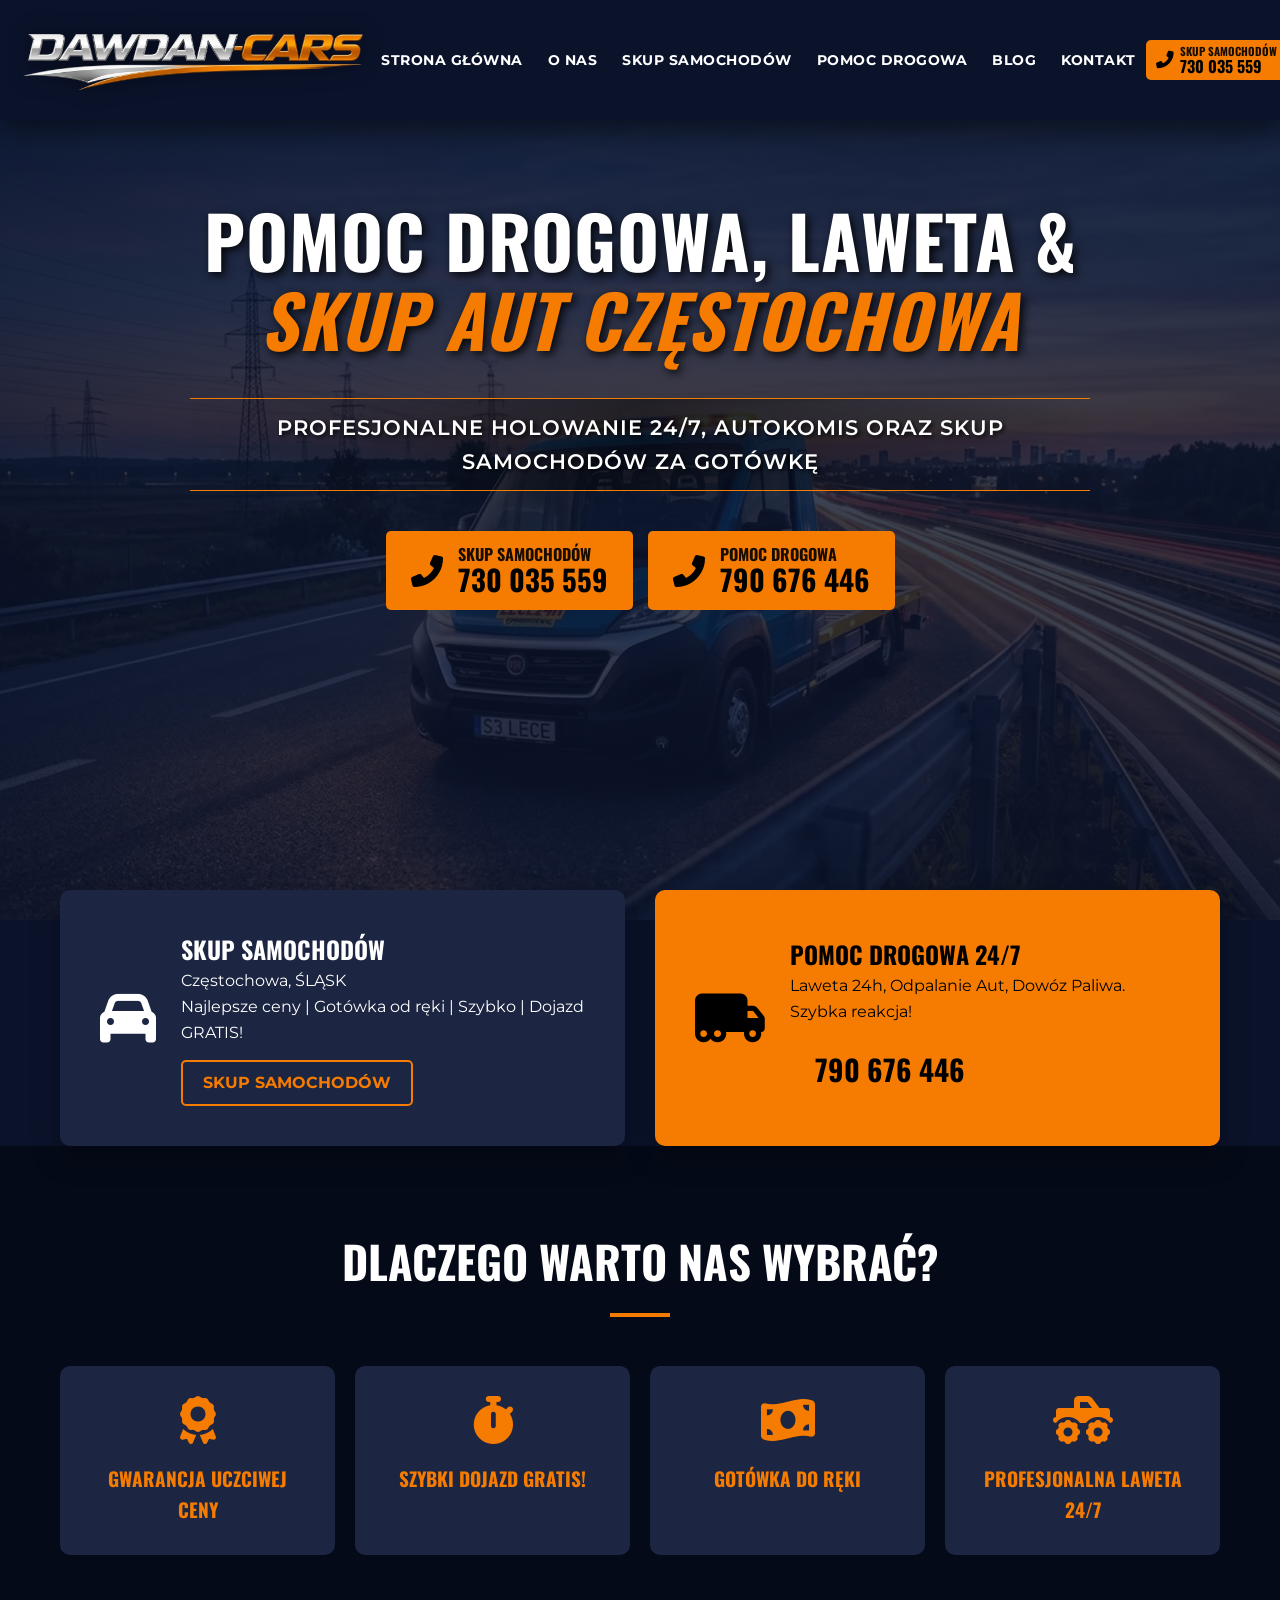
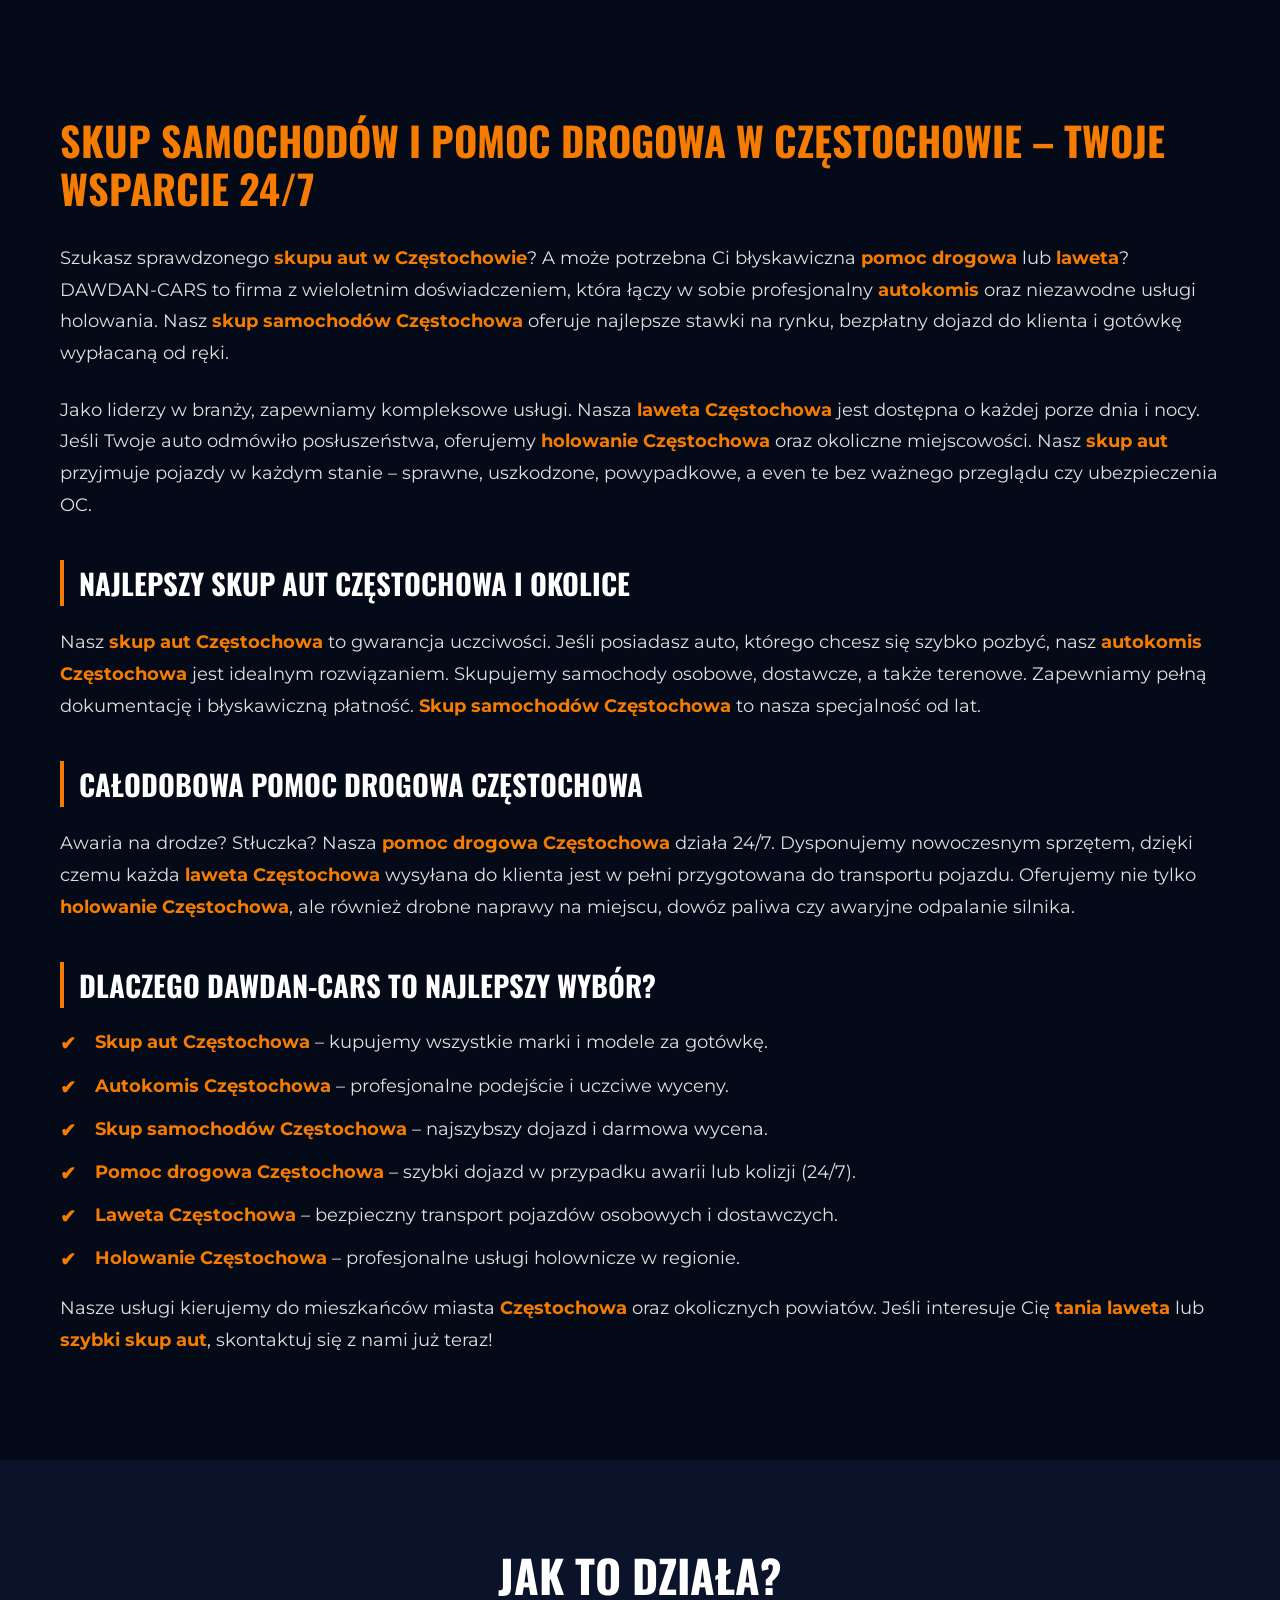
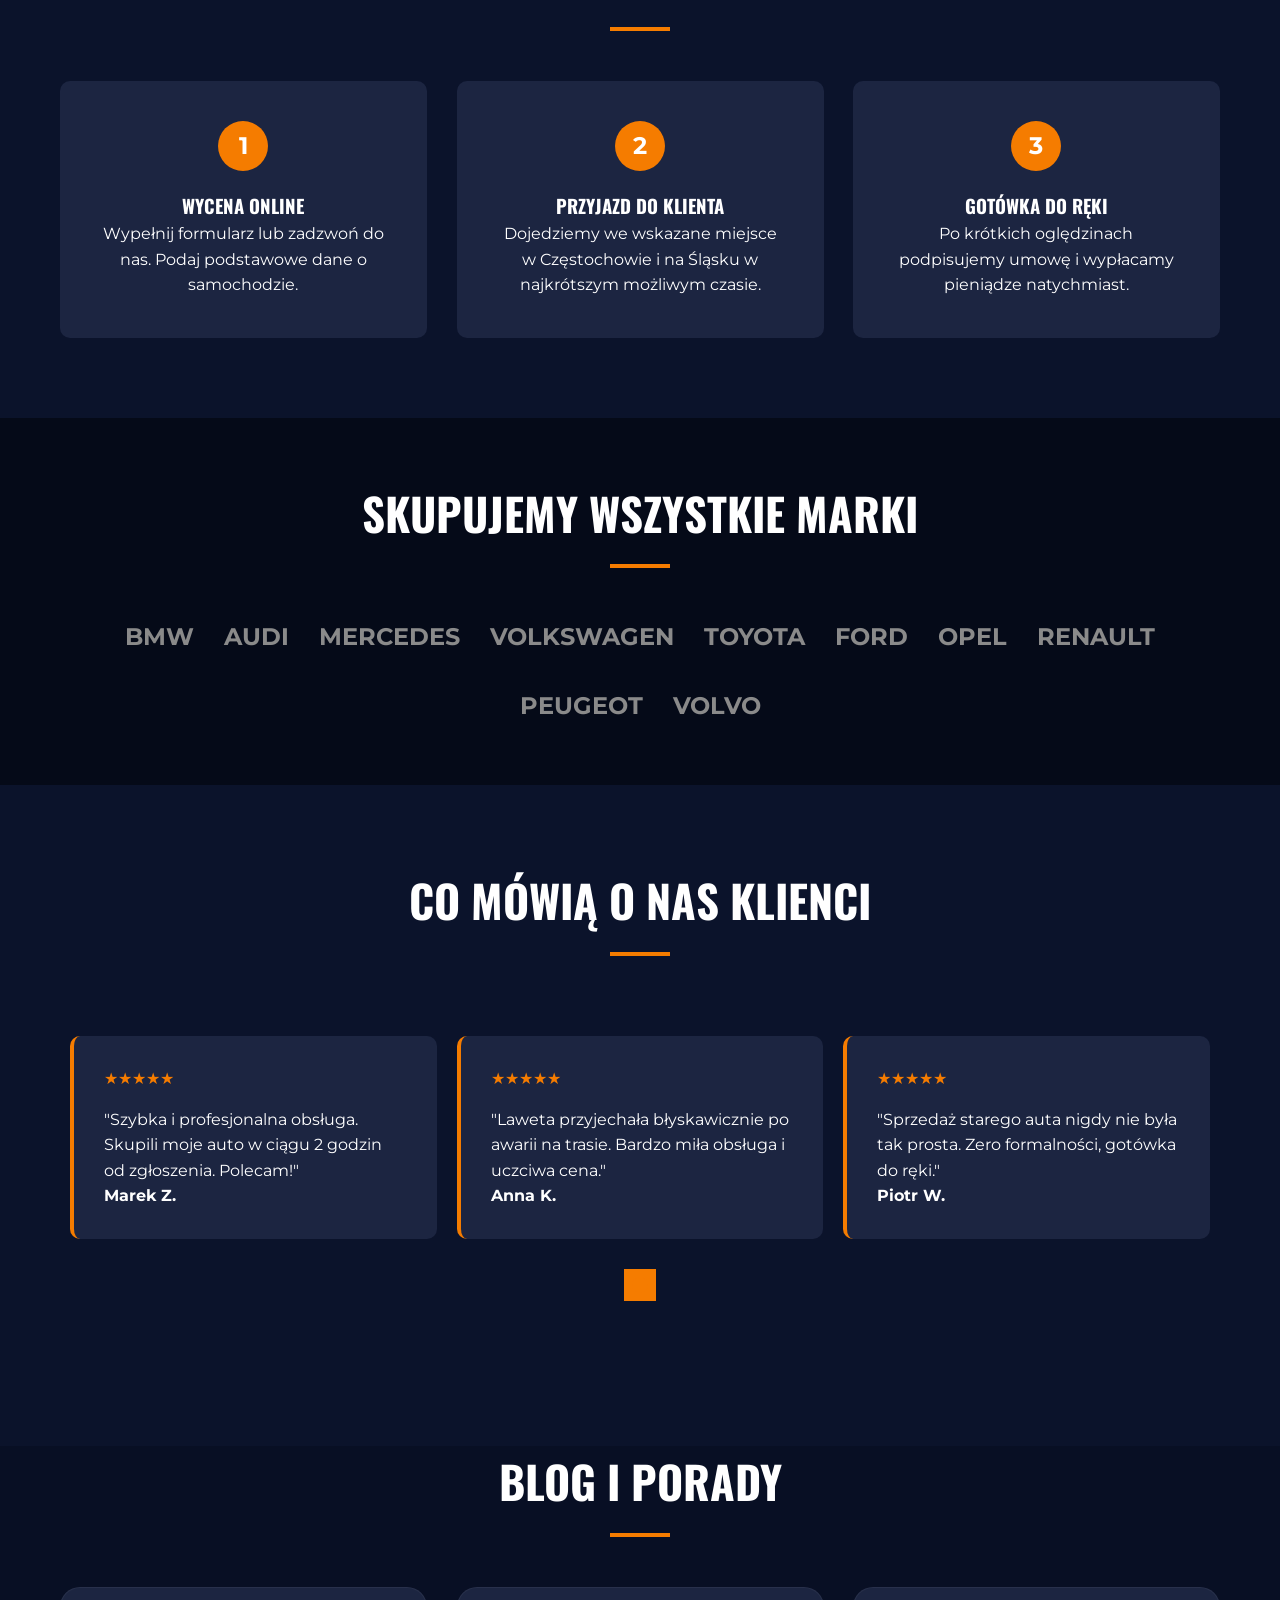
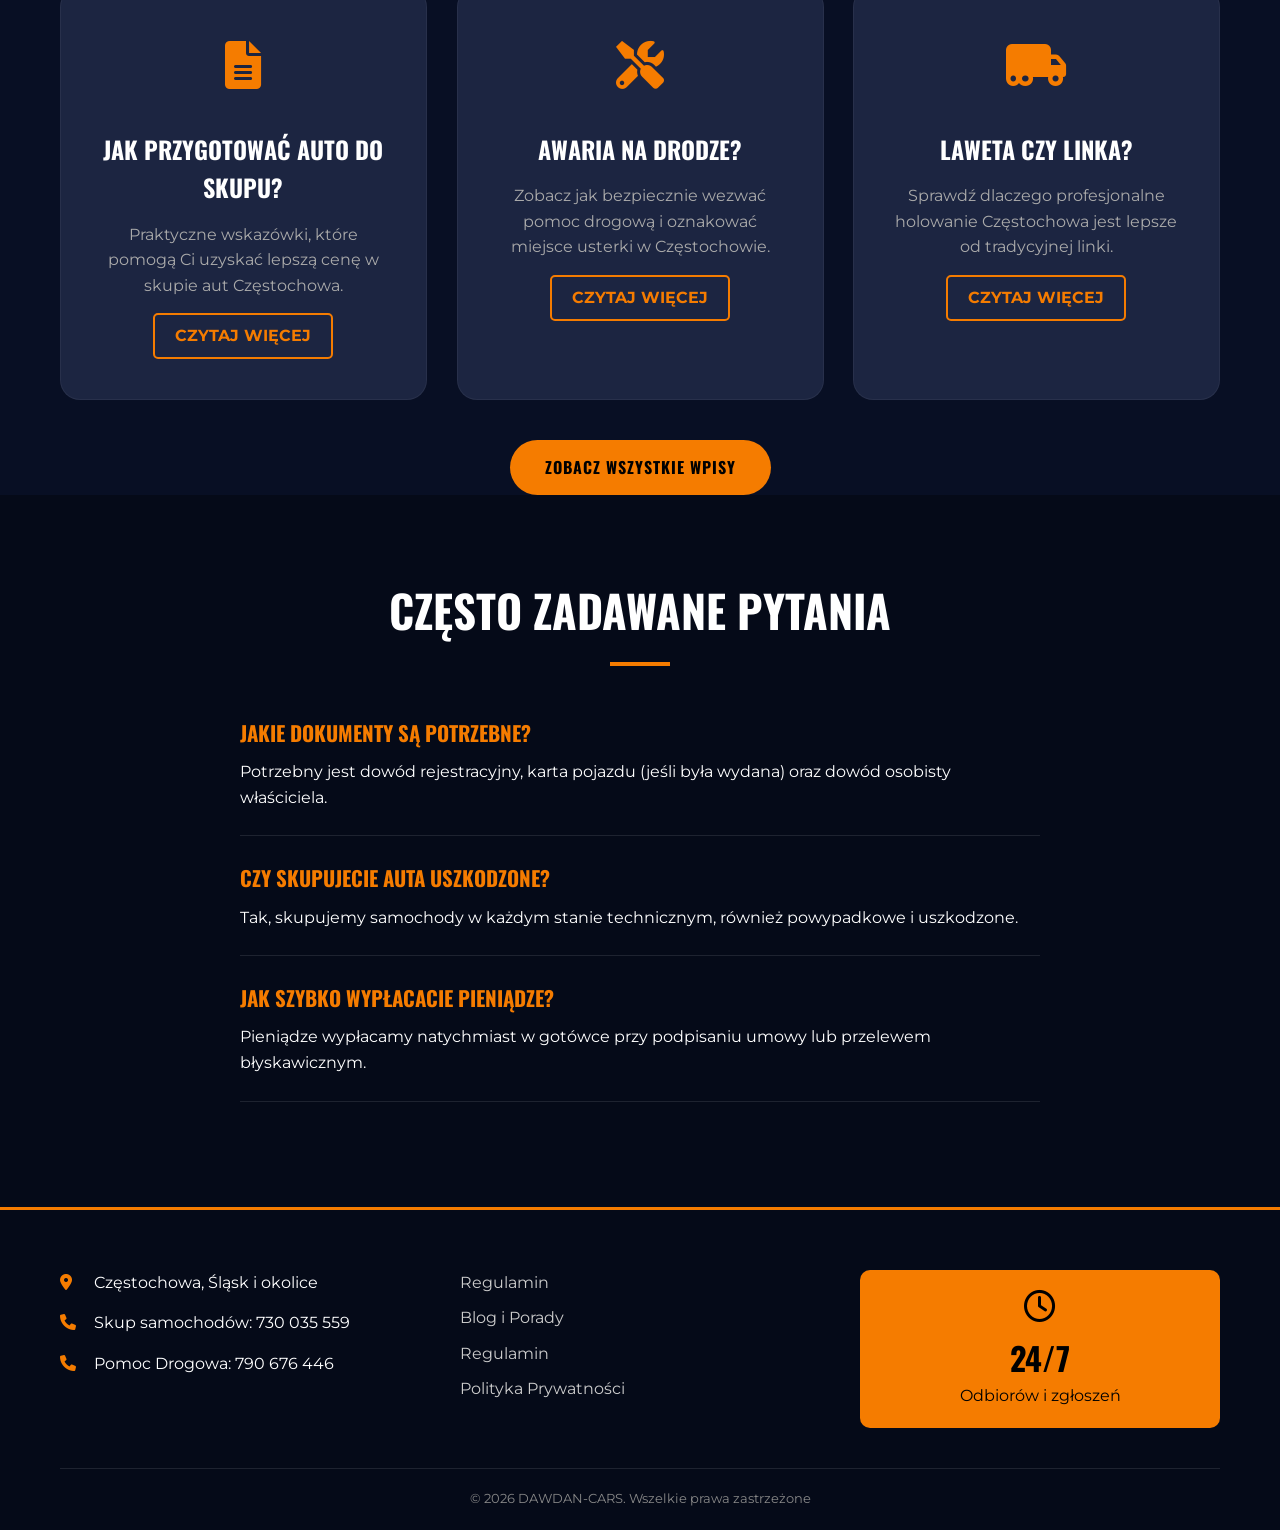
==== commit c174fe50: "Final Comprehensive Overhaul: Performance, Accessibility, SEO & Blog - Performance: Lazy-loaded GTM," ====
--- a/index.html
+++ b/index.html
@@ -142,6 +142,7 @@
                         <li><a href="o-nas.html">O NAS</a></li>
                         <li><a href="skup-samochodow.html">SKUP SAMOCHODÓW</a></li>
                         <li><a href="laweta-pomoc-drogowa.html">POMOC DROGOWA</a></li>
+                        <li><a href="blog.html">BLOG</a></li>
                         <li><a href="kontakt.html">KONTAKT</a></li>
                     </ul>
                     <div class="header-cta mobile-only">
@@ -403,6 +404,36 @@
         </div>
     </section>
 
+    <!-- Blog Section -->
+    <section class="blog-preview bg-alt">
+        <div class="container">
+            <h2 class="section-title" data-aos-custom="fade-up">BLOG I PORADY</h2>
+            <div class="features-grid">
+                <article class="feature-item" data-aos-custom="fade-up" data-aos-delay="100">
+                    <div class="feature-icon"><i class="fas fa-file-alt"></i></div>
+                    <h3>Jak przygotować auto do skupu?</h3>
+                    <p>Praktyczne wskazówki, które pomogą Ci uzyskać lepszą cenę w skupie aut Częstochowa.</p>
+                    <a href="skup-aut-porady.html" class="btn-outline">CZYTAJ WIĘCEJ</a>
+                </article>
+                <article class="feature-item" data-aos-custom="fade-up" data-aos-delay="200">
+                    <div class="feature-icon"><i class="fas fa-tools"></i></div>
+                    <h3>Awaria na drodze?</h3>
+                    <p>Zobacz jak bezpiecznie wezwać pomoc drogową i oznakować miejsce usterki w Częstochowie.</p>
+                    <a href="pomoc-drogowa-porady.html" class="btn-outline">CZYTAJ WIĘCEJ</a>
+                </article>
+                <article class="feature-item" data-aos-custom="fade-up" data-aos-delay="300">
+                    <div class="feature-icon"><i class="fas fa-truck-moving"></i></div>
+                    <h3>Laweta czy linka?</h3>
+                    <p>Sprawdź dlaczego profesjonalne holowanie Częstochowa jest lepsze od tradycyjnej linki.</p>
+                    <a href="laweta-porady.html" class="btn-outline">CZYTAJ WIĘCEJ</a>
+                </article>
+            </div>
+            <div style="text-align: center; margin-top: 40px;">
+                <a href="blog.html" class="btn btn-primary">ZOBACZ WSZYSTKIE WPISY</a>
+            </div>
+        </div>
+    </section>
+
     <!-- FAQ -->
     <section class="faq">
         <div class="container">
@@ -435,6 +466,8 @@
                 <div class="footer-links">
                     <ul>
                         <li><a href="#">Regulamin</a></li>
+                        <li><a href="blog.html">Blog i Porady</a></li>
+                        <li><a href="#">Regulamin</a></li>
                         <li><a href="#">Polityka Prywatności</a></li>
                     </ul>
                 </div>
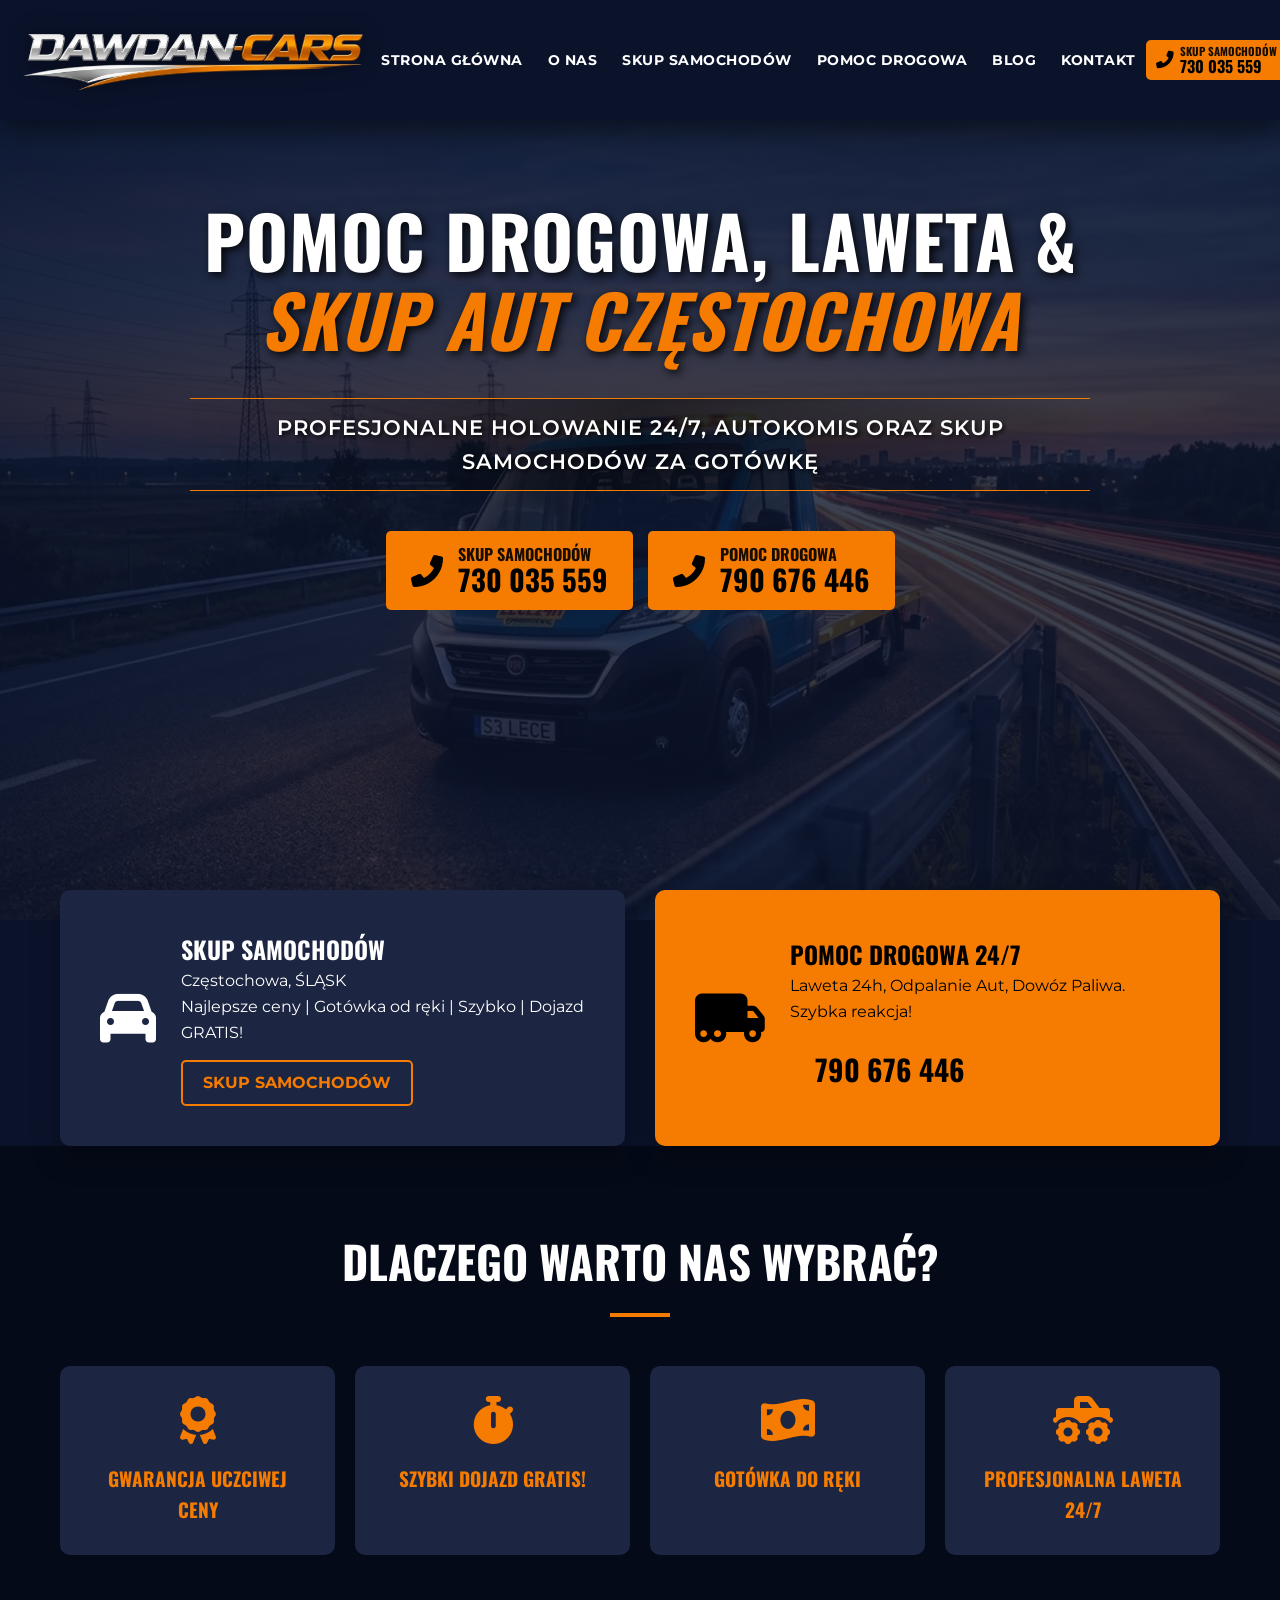
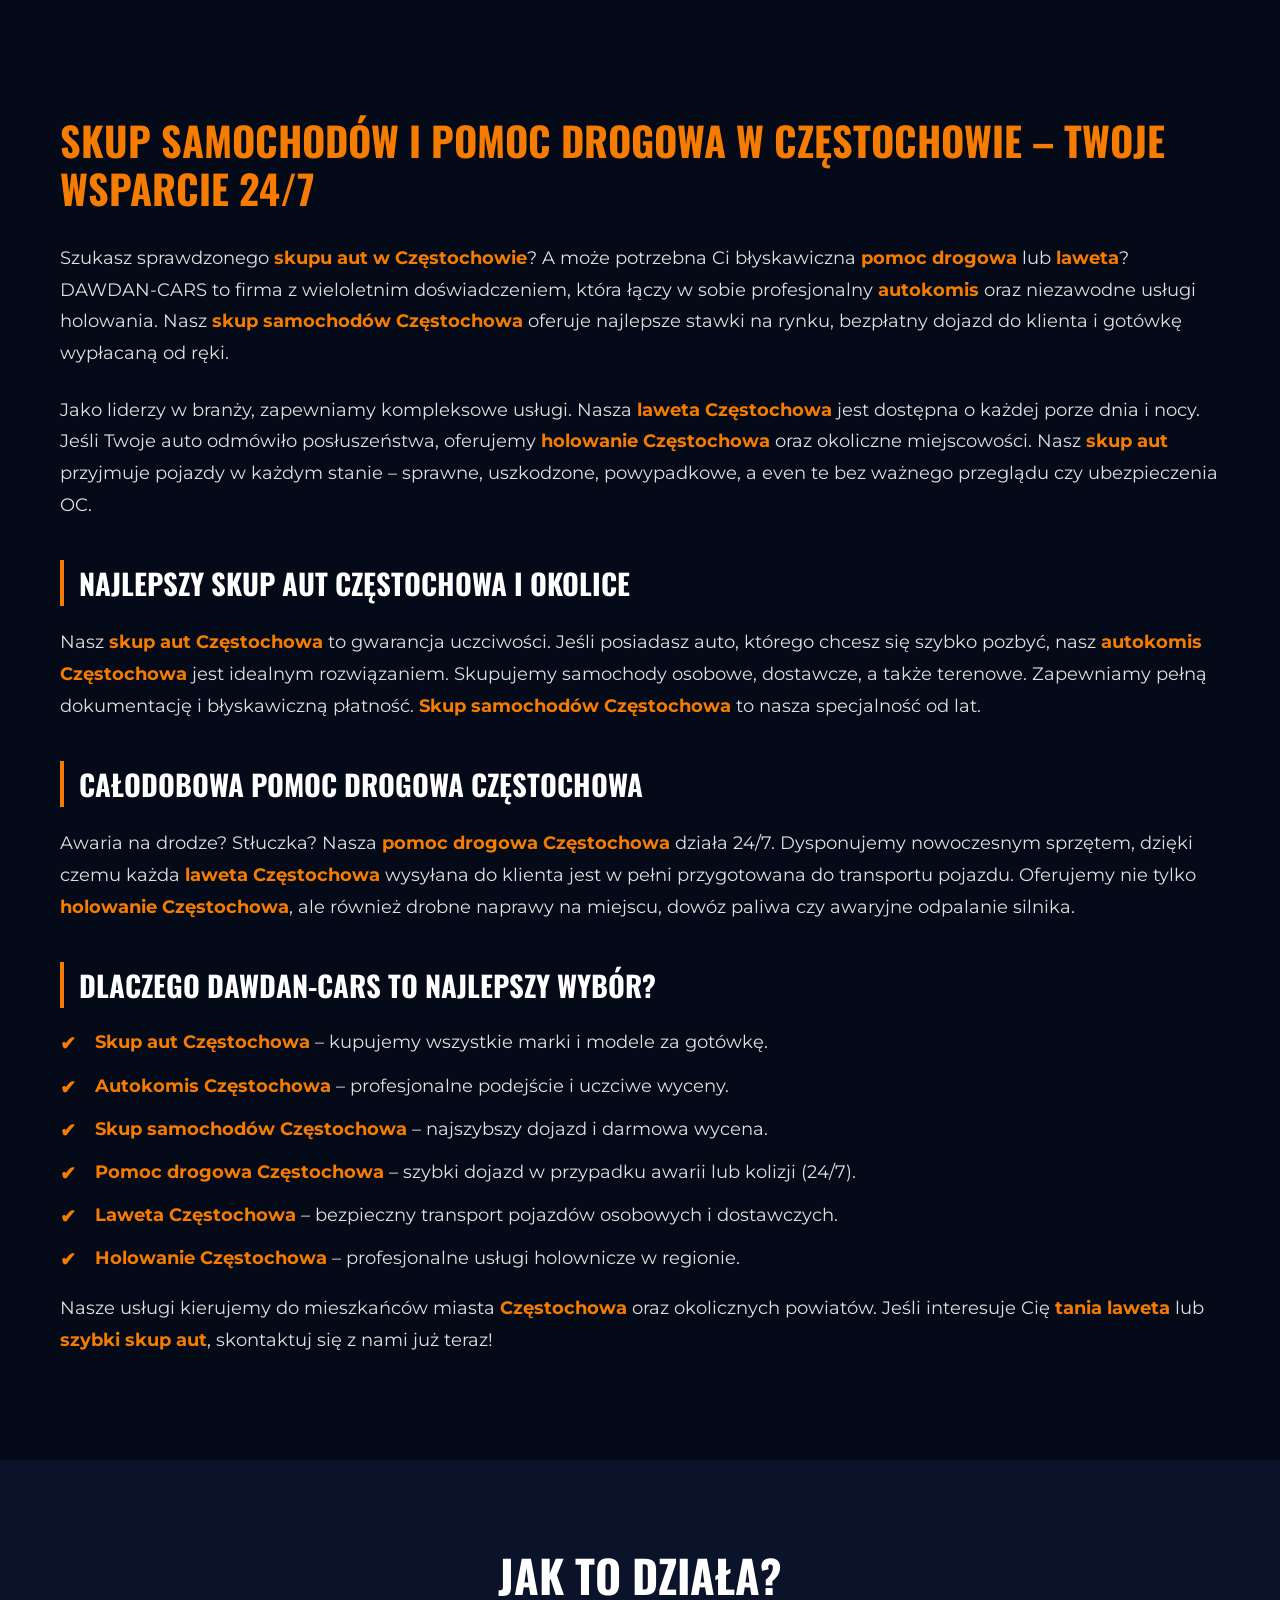
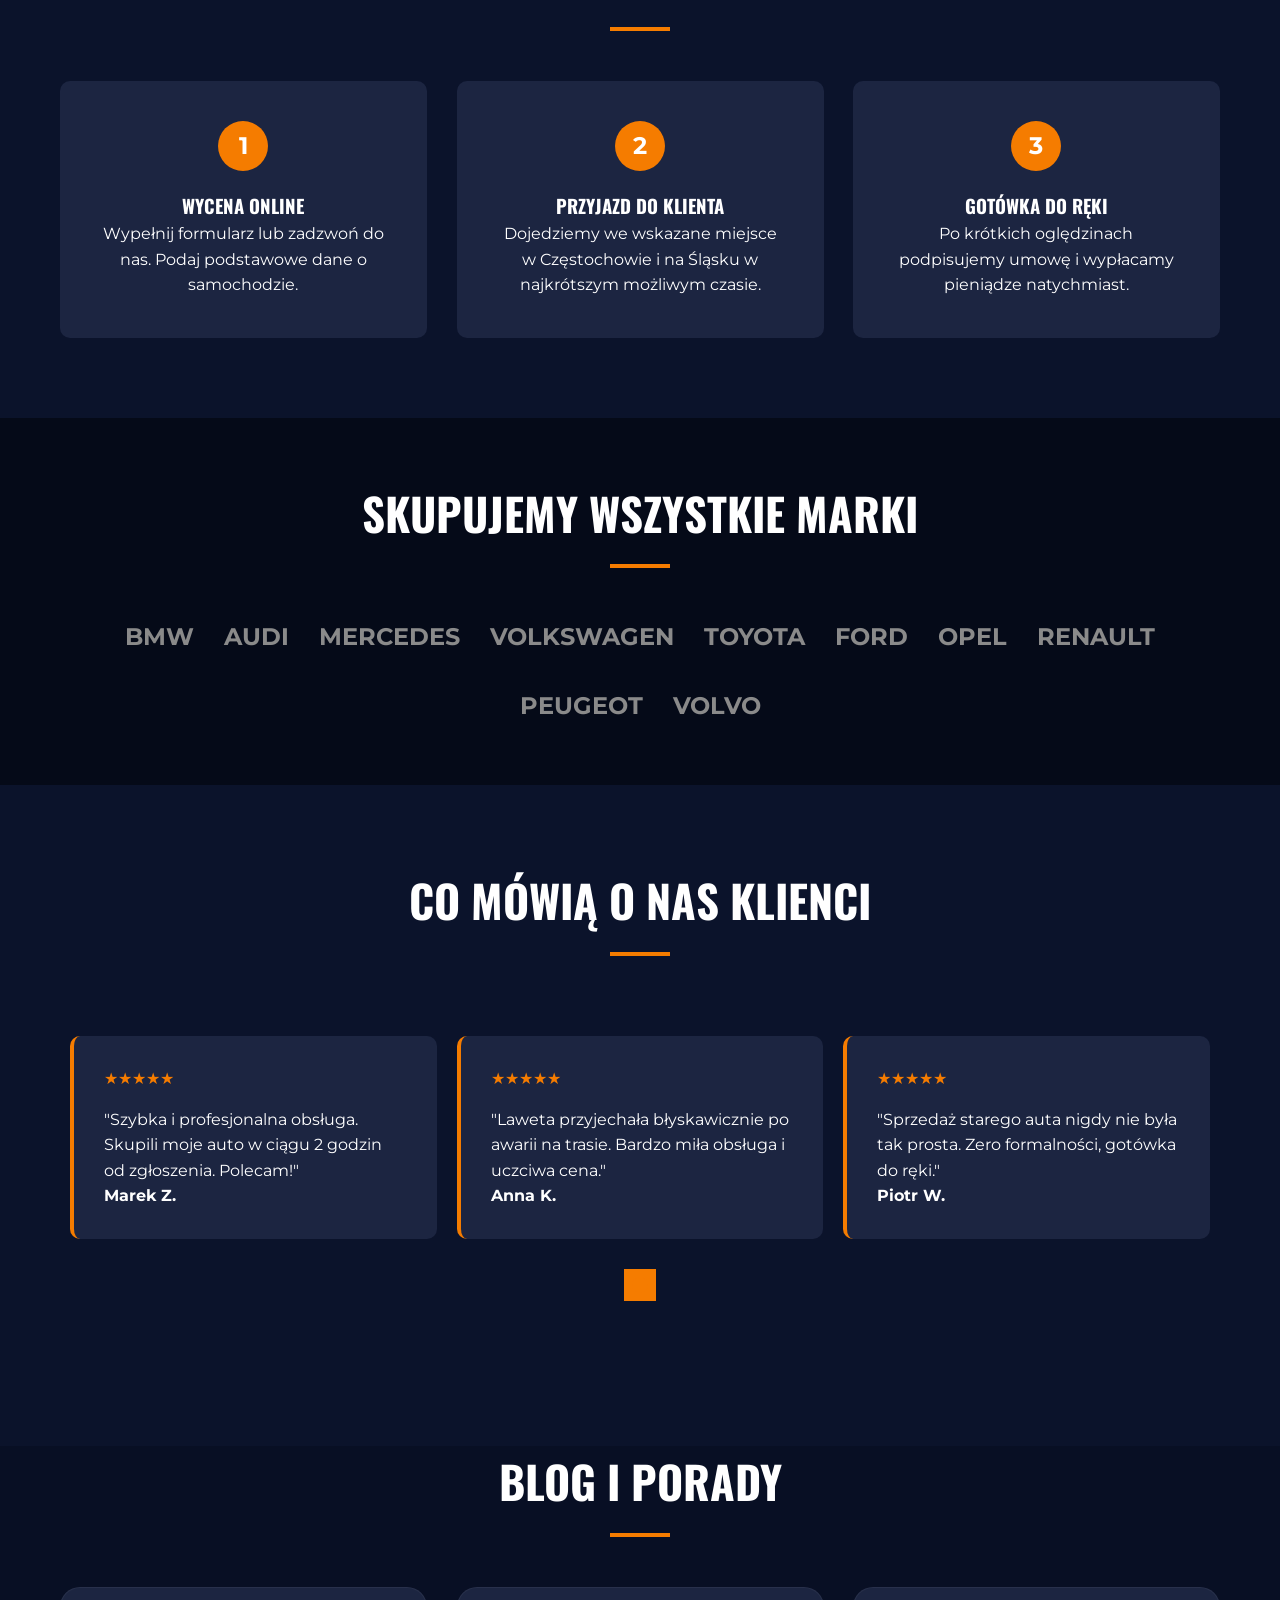
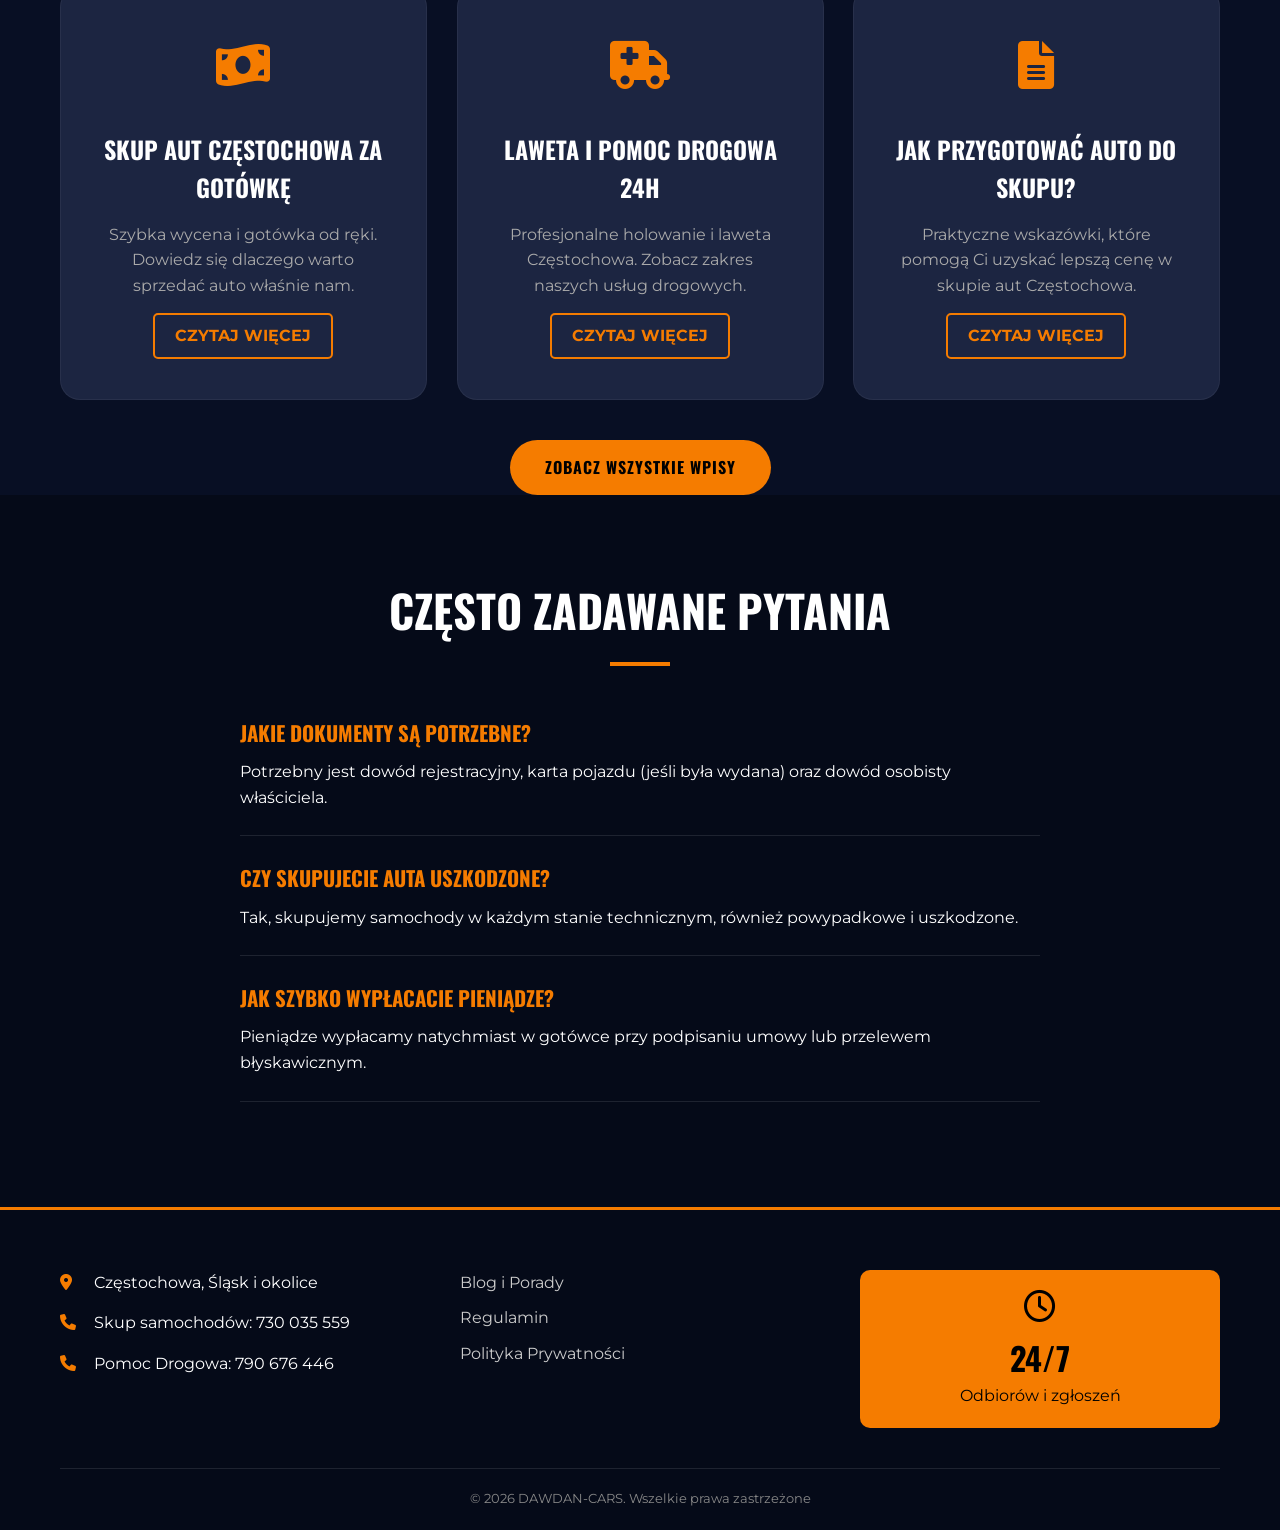
==== commit 9220abc9: "Enhance local SEO with targeted blog content and internal linking Key changes: - Created new SEO-opt" ====
--- a/index.html
+++ b/index.html
@@ -410,23 +410,23 @@
             <h2 class="section-title" data-aos-custom="fade-up">BLOG I PORADY</h2>
             <div class="features-grid">
                 <article class="feature-item" data-aos-custom="fade-up" data-aos-delay="100">
+                    <div class="feature-icon"><i class="fas fa-money-bill-wave"></i></div>
+                    <h3>Skup aut Częstochowa za gotówkę</h3>
+                    <p>Szybka wycena i gotówka od ręki. Dowiedz się dlaczego warto sprzedać auto właśnie nam.</p>
+                    <a href="skup-samochodow-czestochowa-gotowka.html" class="btn-outline">CZYTAJ WIĘCEJ</a>
+                </article>
+                <article class="feature-item" data-aos-custom="fade-up" data-aos-delay="200">
+                    <div class="feature-icon"><i class="fas fa-ambulance"></i></div>
+                    <h3>Laweta i Pomoc Drogowa 24h</h3>
+                    <p>Profesjonalne holowanie i laweta Częstochowa. Zobacz zakres naszych usług drogowych.</p>
+                    <a href="pomoc-drogowa-laweta-czestochowa-24h.html" class="btn-outline">CZYTAJ WIĘCEJ</a>
+                </article>
+                <article class="feature-item" data-aos-custom="fade-up" data-aos-delay="300">
                     <div class="feature-icon"><i class="fas fa-file-alt"></i></div>
                     <h3>Jak przygotować auto do skupu?</h3>
                     <p>Praktyczne wskazówki, które pomogą Ci uzyskać lepszą cenę w skupie aut Częstochowa.</p>
                     <a href="skup-aut-porady.html" class="btn-outline">CZYTAJ WIĘCEJ</a>
                 </article>
-                <article class="feature-item" data-aos-custom="fade-up" data-aos-delay="200">
-                    <div class="feature-icon"><i class="fas fa-tools"></i></div>
-                    <h3>Awaria na drodze?</h3>
-                    <p>Zobacz jak bezpiecznie wezwać pomoc drogową i oznakować miejsce usterki w Częstochowie.</p>
-                    <a href="pomoc-drogowa-porady.html" class="btn-outline">CZYTAJ WIĘCEJ</a>
-                </article>
-                <article class="feature-item" data-aos-custom="fade-up" data-aos-delay="300">
-                    <div class="feature-icon"><i class="fas fa-truck-moving"></i></div>
-                    <h3>Laweta czy linka?</h3>
-                    <p>Sprawdź dlaczego profesjonalne holowanie Częstochowa jest lepsze od tradycyjnej linki.</p>
-                    <a href="laweta-porady.html" class="btn-outline">CZYTAJ WIĘCEJ</a>
-                </article>
             </div>
             <div style="text-align: center; margin-top: 40px;">
                 <a href="blog.html" class="btn btn-primary">ZOBACZ WSZYSTKIE WPISY</a>
@@ -465,7 +465,6 @@
                 </div>
                 <div class="footer-links">
                     <ul>
-                        <li><a href="#">Regulamin</a></li>
                         <li><a href="blog.html">Blog i Porady</a></li>
                         <li><a href="#">Regulamin</a></li>
                         <li><a href="#">Polityka Prywatności</a></li>
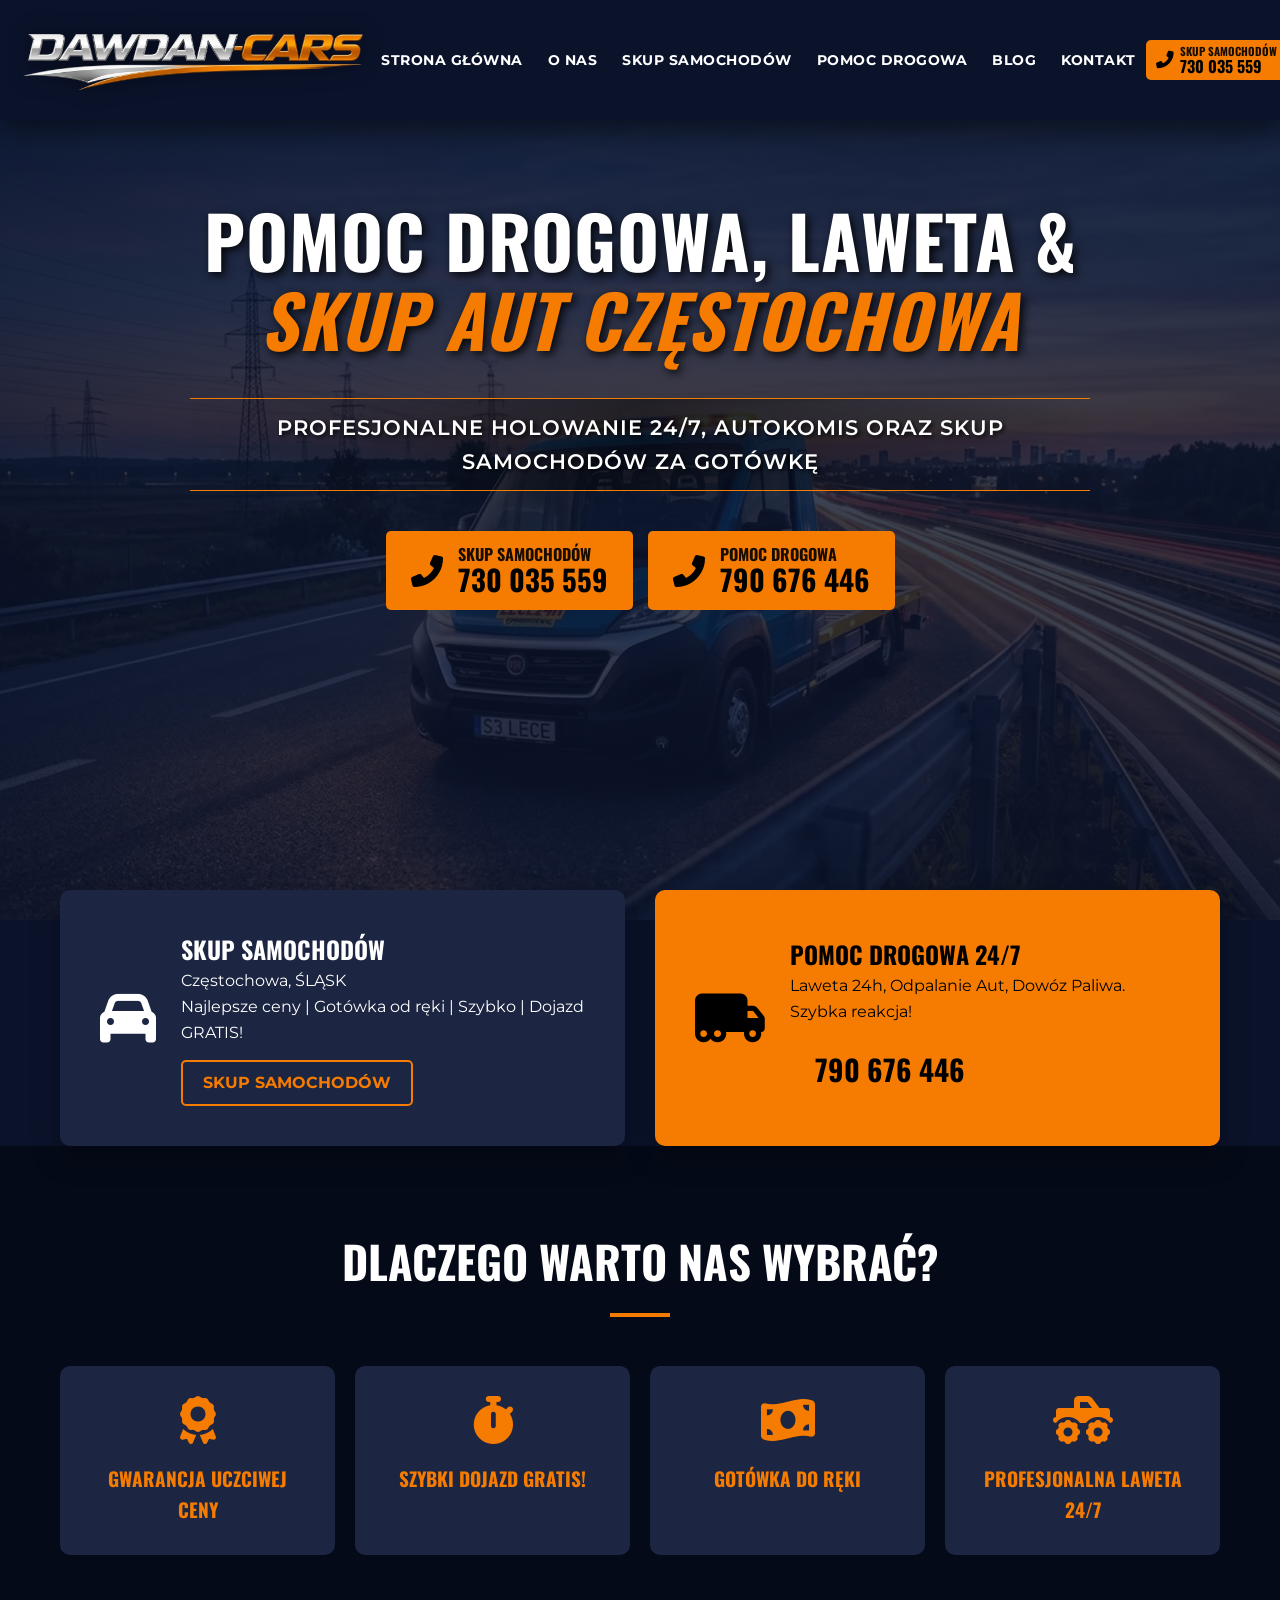
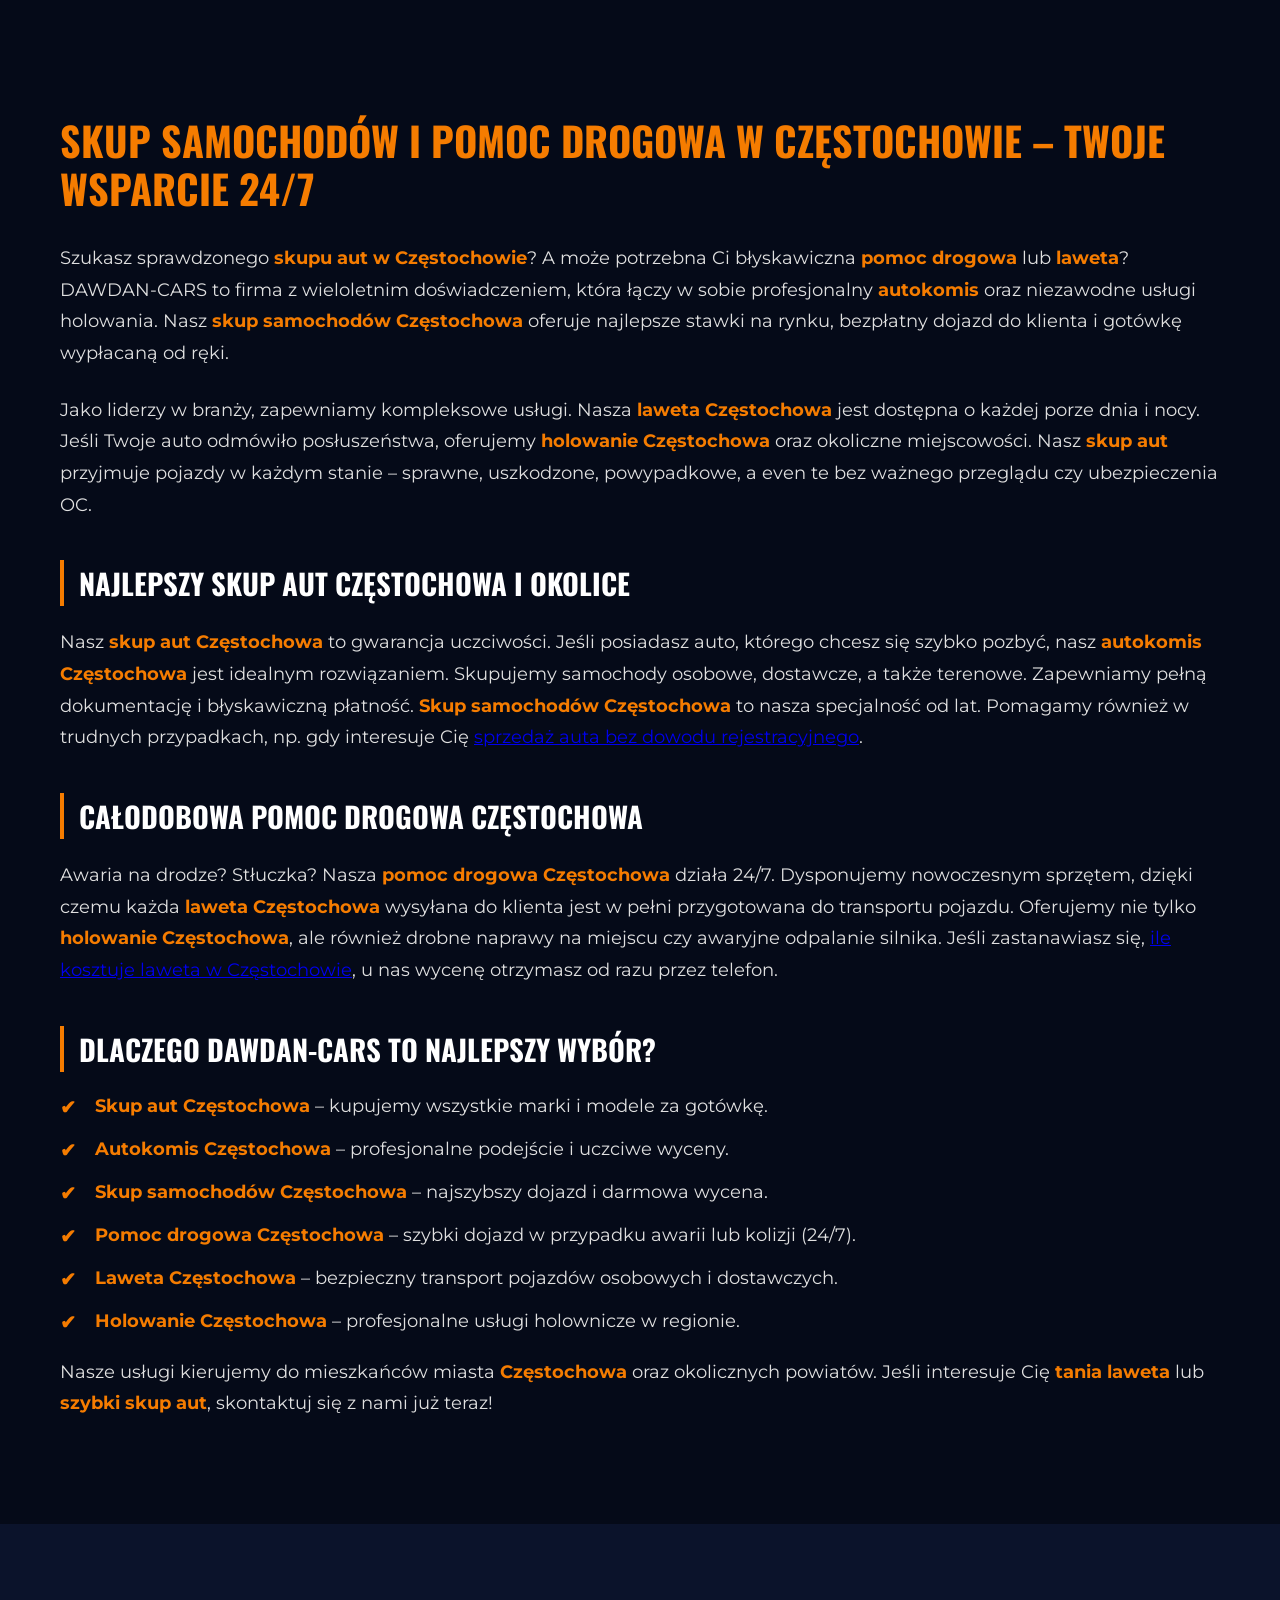
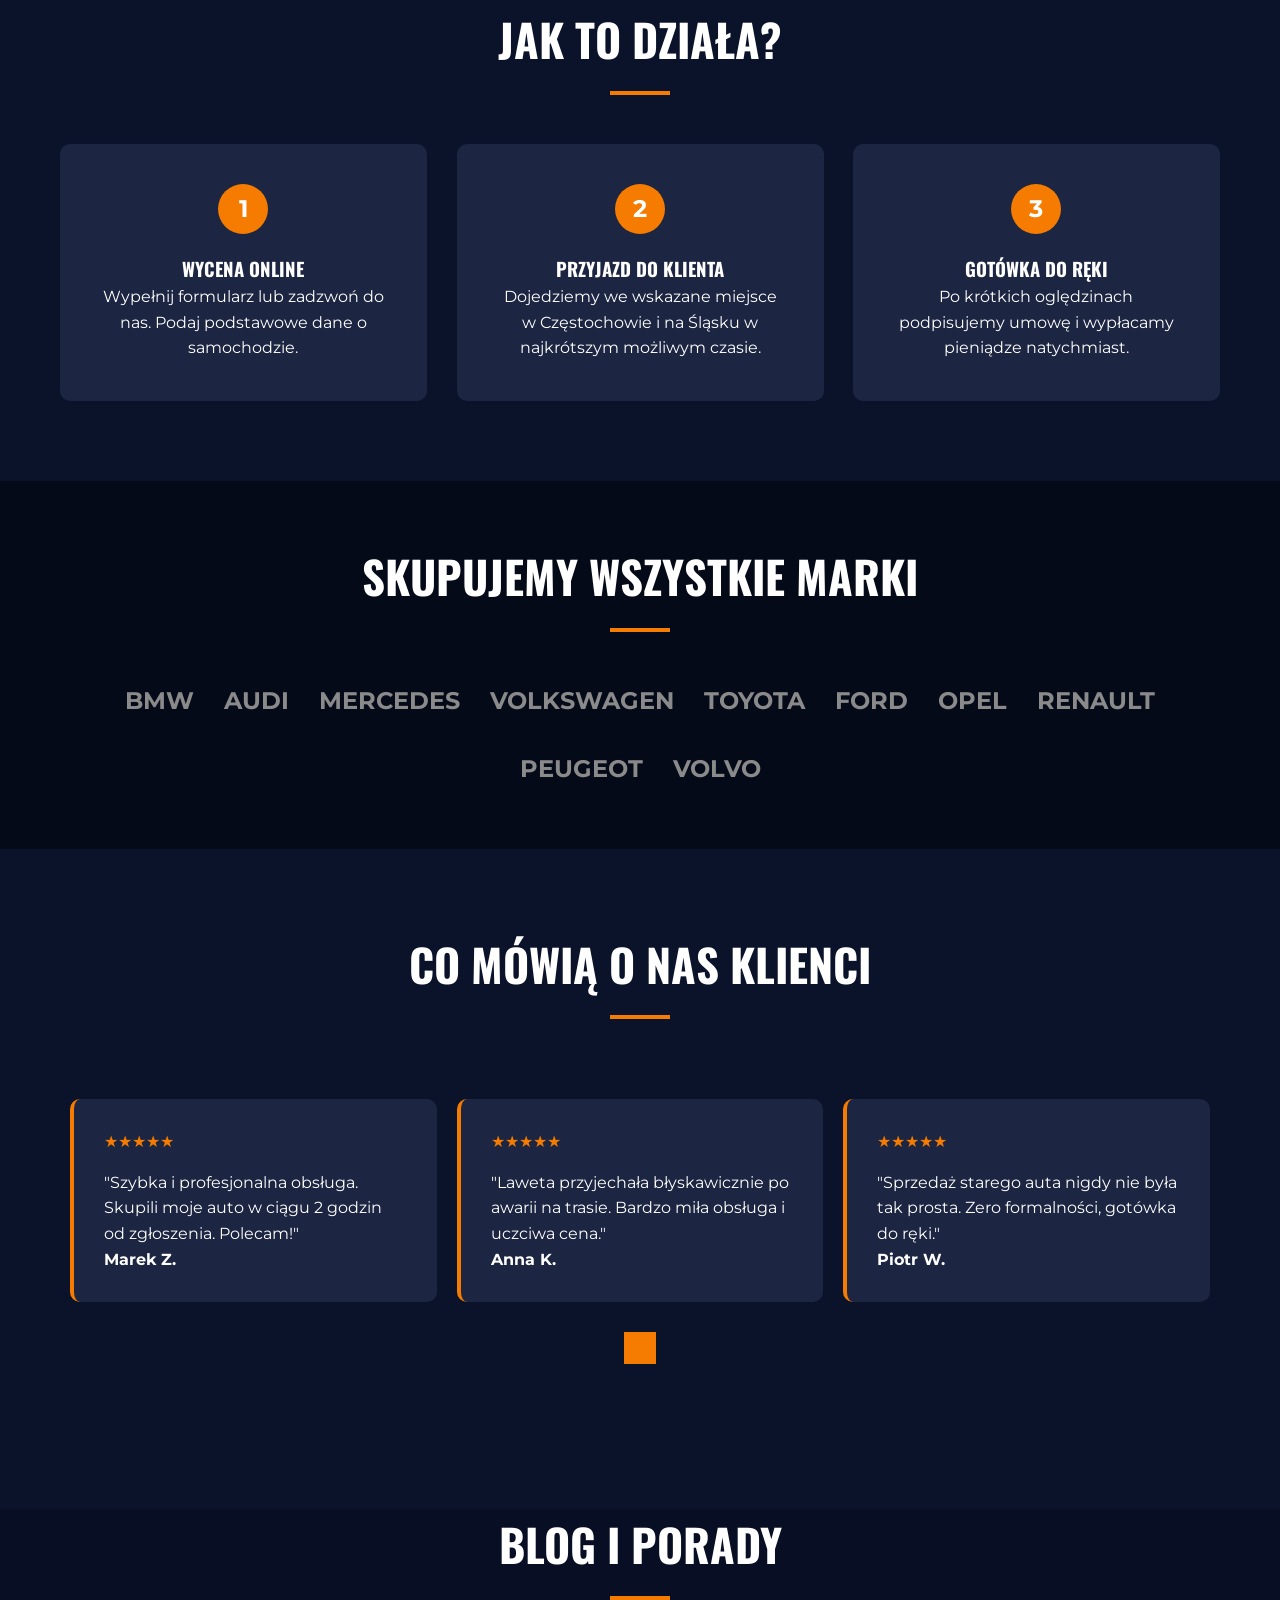
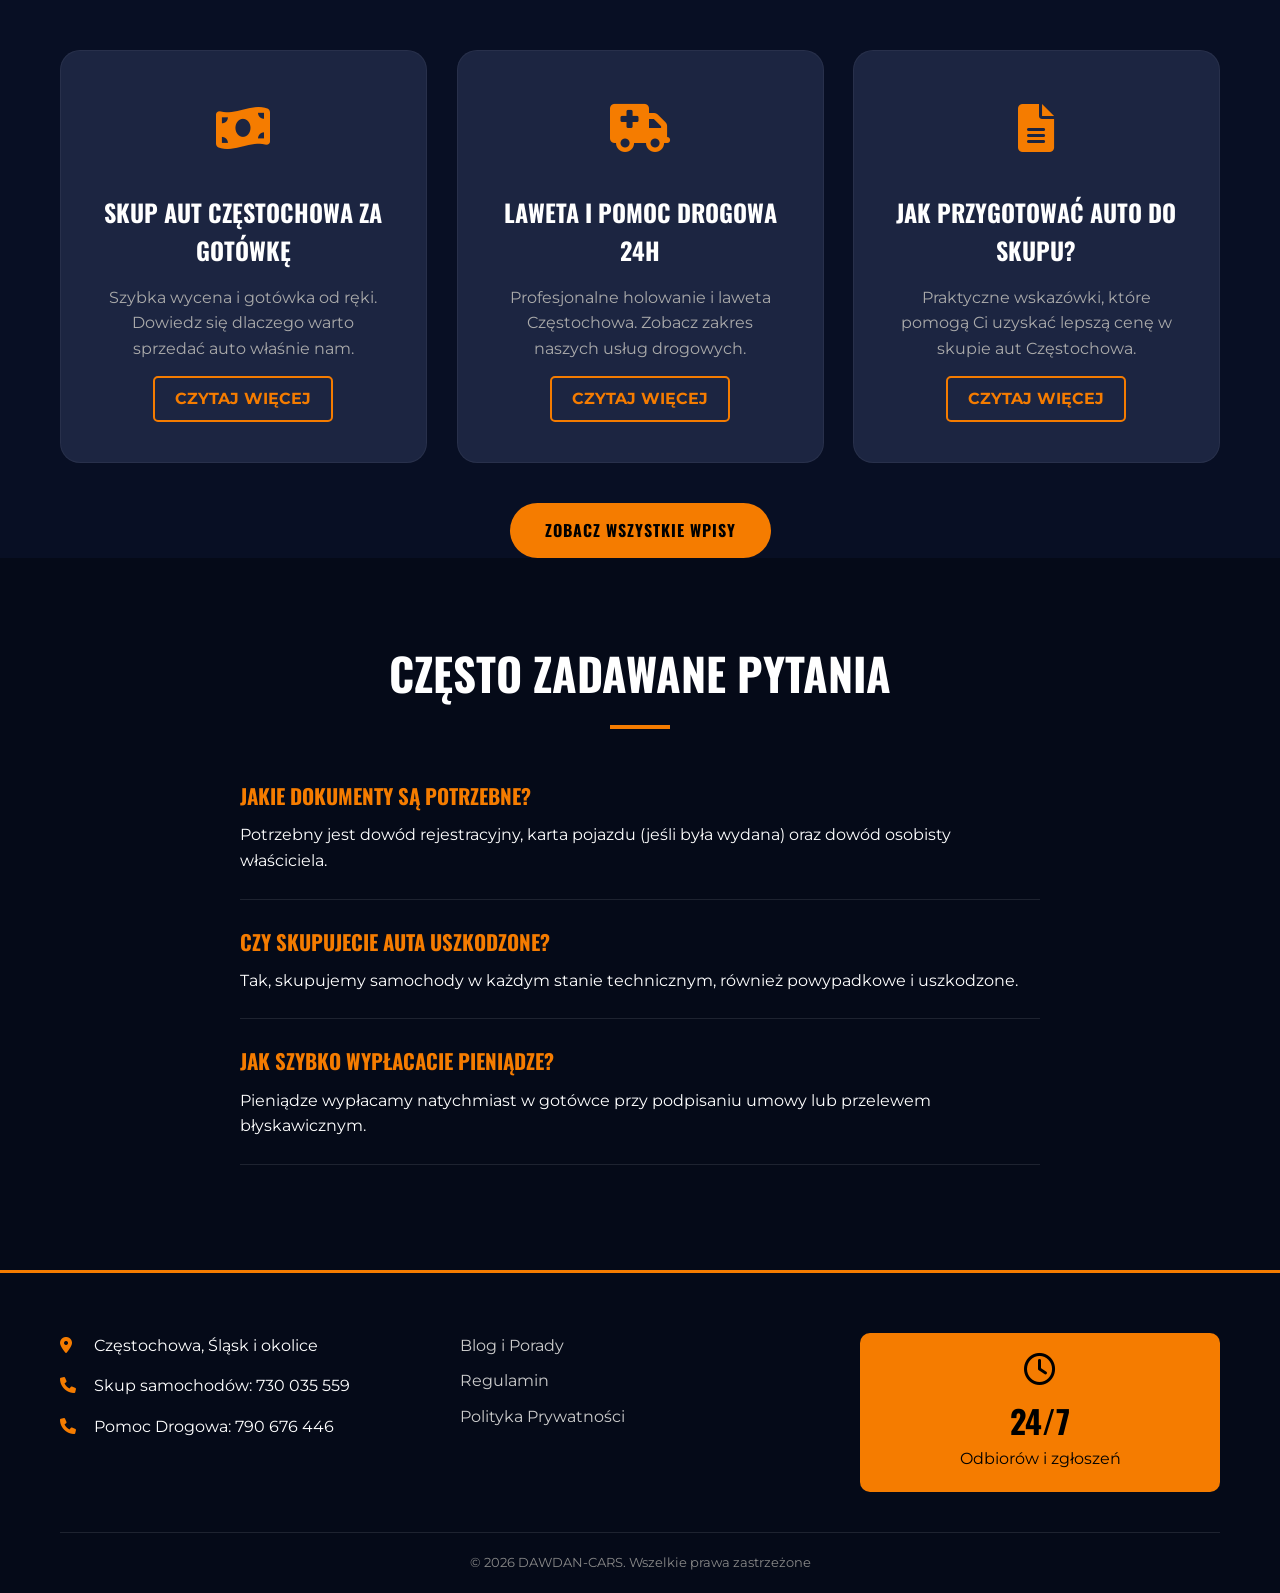
==== commit f2eda2f3: "Optimize website performance, accessibility, and local SEO for Częstochowa - Achieved >90% PageSpeed" ====
--- a/index.html
+++ b/index.html
@@ -273,10 +273,10 @@
                 <p>Jako liderzy w branży, zapewniamy kompleksowe usługi. Nasza <strong>laweta Częstochowa</strong> jest dostępna o każdej porze dnia i nocy. Jeśli Twoje auto odmówiło posłuszeństwa, oferujemy <strong>holowanie Częstochowa</strong> oraz okoliczne miejscowości. Nasz <strong>skup aut</strong> przyjmuje pojazdy w każdym stanie – sprawne, uszkodzone, powypadkowe, a even te bez ważnego przeglądu czy ubezpieczenia OC.</p>
 
                 <h3>Najlepszy Skup Aut Częstochowa i okolice</h3>
-                <p>Nasz <strong>skup aut Częstochowa</strong> to gwarancja uczciwości. Jeśli posiadasz auto, którego chcesz się szybko pozbyć, nasz <strong>autokomis Częstochowa</strong> jest idealnym rozwiązaniem. Skupujemy samochody osobowe, dostawcze, a także terenowe. Zapewniamy pełną dokumentację i błyskawiczną płatność. <strong>Skup samochodów Częstochowa</strong> to nasza specjalność od lat.</p>
+                <p>Nasz <strong>skup aut Częstochowa</strong> to gwarancja uczciwości. Jeśli posiadasz auto, którego chcesz się szybko pozbyć, nasz <strong>autokomis Częstochowa</strong> jest idealnym rozwiązaniem. Skupujemy samochody osobowe, dostawcze, a także terenowe. Zapewniamy pełną dokumentację i błyskawiczną płatność. <strong>Skup samochodów Częstochowa</strong> to nasza specjalność od lat. Pomagamy również w trudnych przypadkach, np. gdy interesuje Cię <a href="sprzedaz-auta-bez-dowodu-rejestracyjnego.html">sprzedaż auta bez dowodu rejestracyjnego</a>.</p>
 
                 <h3>Całodobowa Pomoc Drogowa Częstochowa</h3>
-                <p>Awaria na drodze? Stłuczka? Nasza <strong>pomoc drogowa Częstochowa</strong> działa 24/7. Dysponujemy nowoczesnym sprzętem, dzięki czemu każda <strong>laweta Częstochowa</strong> wysyłana do klienta jest w pełni przygotowana do transportu pojazdu. Oferujemy nie tylko <strong>holowanie Częstochowa</strong>, ale również drobne naprawy na miejscu, dowóz paliwa czy awaryjne odpalanie silnika.</p>
+                <p>Awaria na drodze? Stłuczka? Nasza <strong>pomoc drogowa Częstochowa</strong> działa 24/7. Dysponujemy nowoczesnym sprzętem, dzięki czemu każda <strong>laweta Częstochowa</strong> wysyłana do klienta jest w pełni przygotowana do transportu pojazdu. Oferujemy nie tylko <strong>holowanie Częstochowa</strong>, ale również drobne naprawy na miejscu czy awaryjne odpalanie silnika. Jeśli zastanawiasz się, <a href="ile-kosztuje-laweta-czestochowa.html">ile kosztuje laweta w Częstochowie</a>, u nas wycenę otrzymasz od razu przez telefon.</p>
 
                 <h3>Dlaczego DAWDAN-CARS to najlepszy wybór?</h3>
                 <ul>
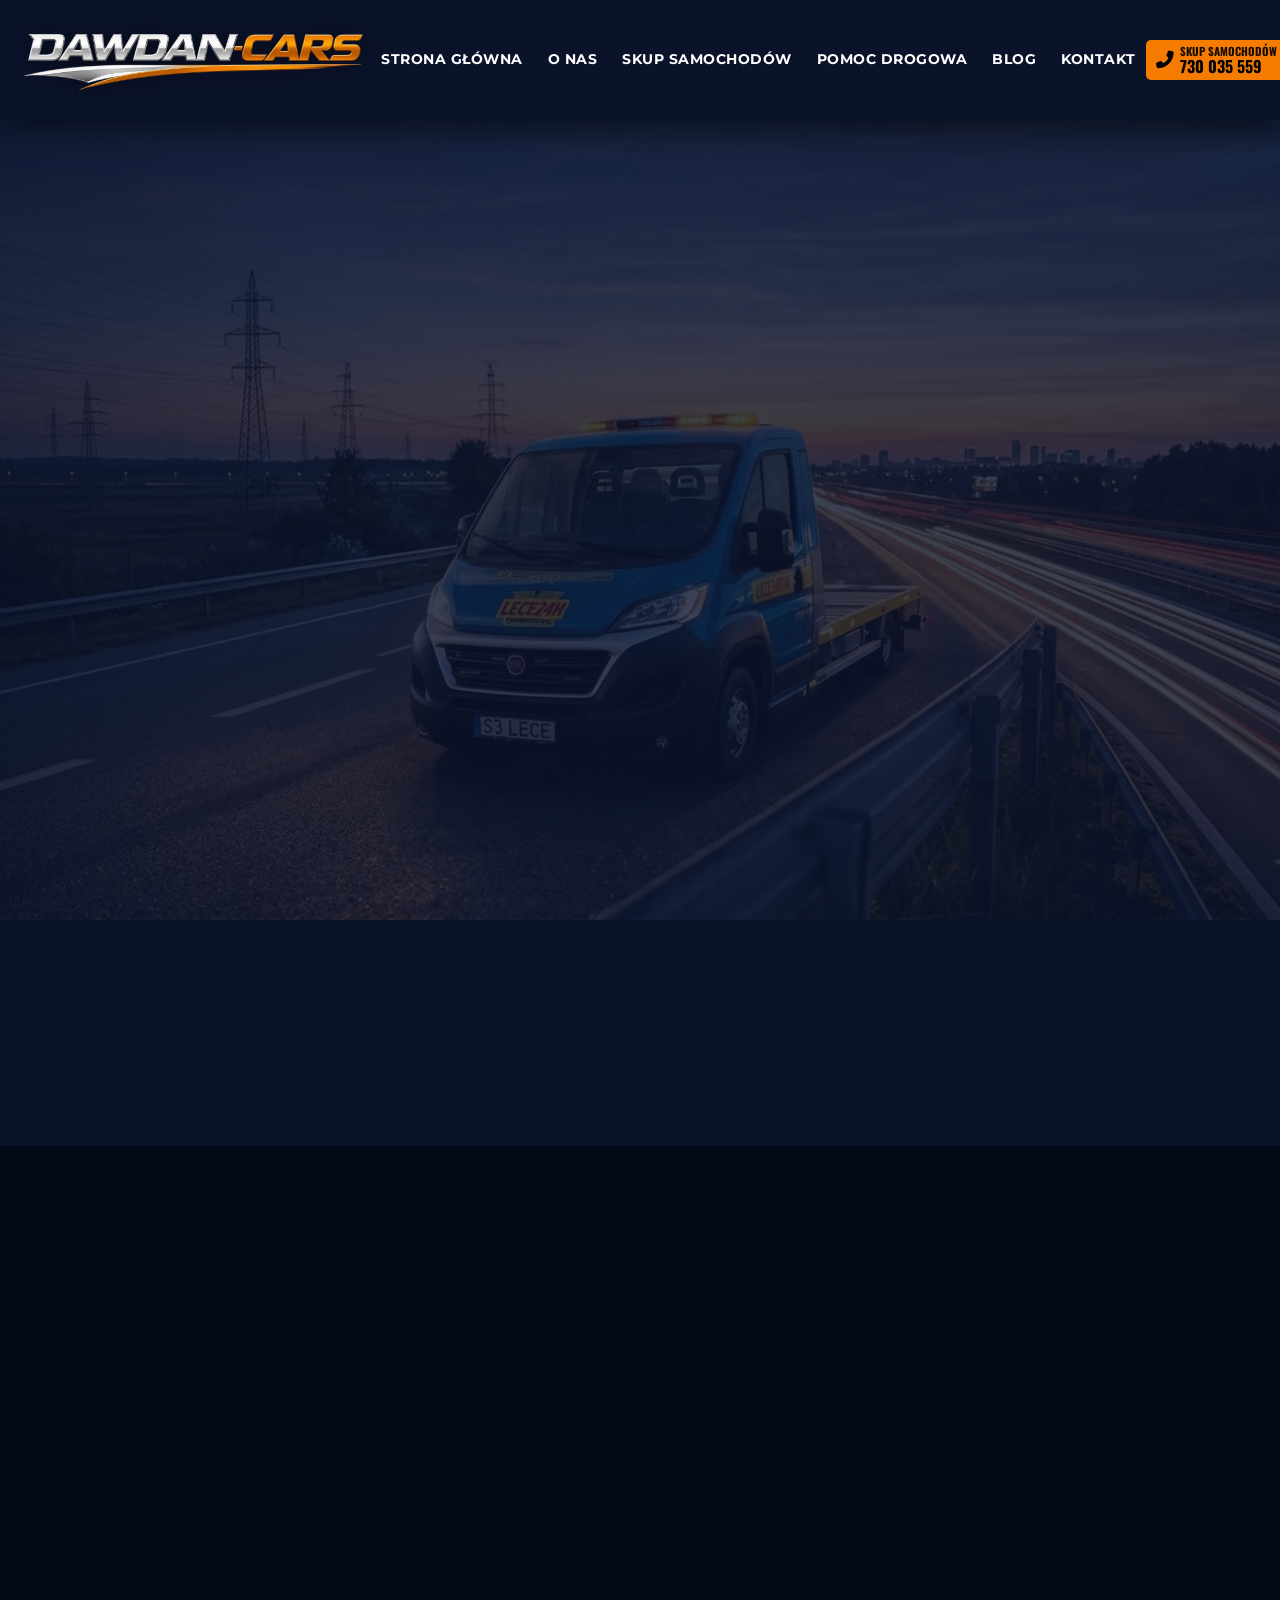
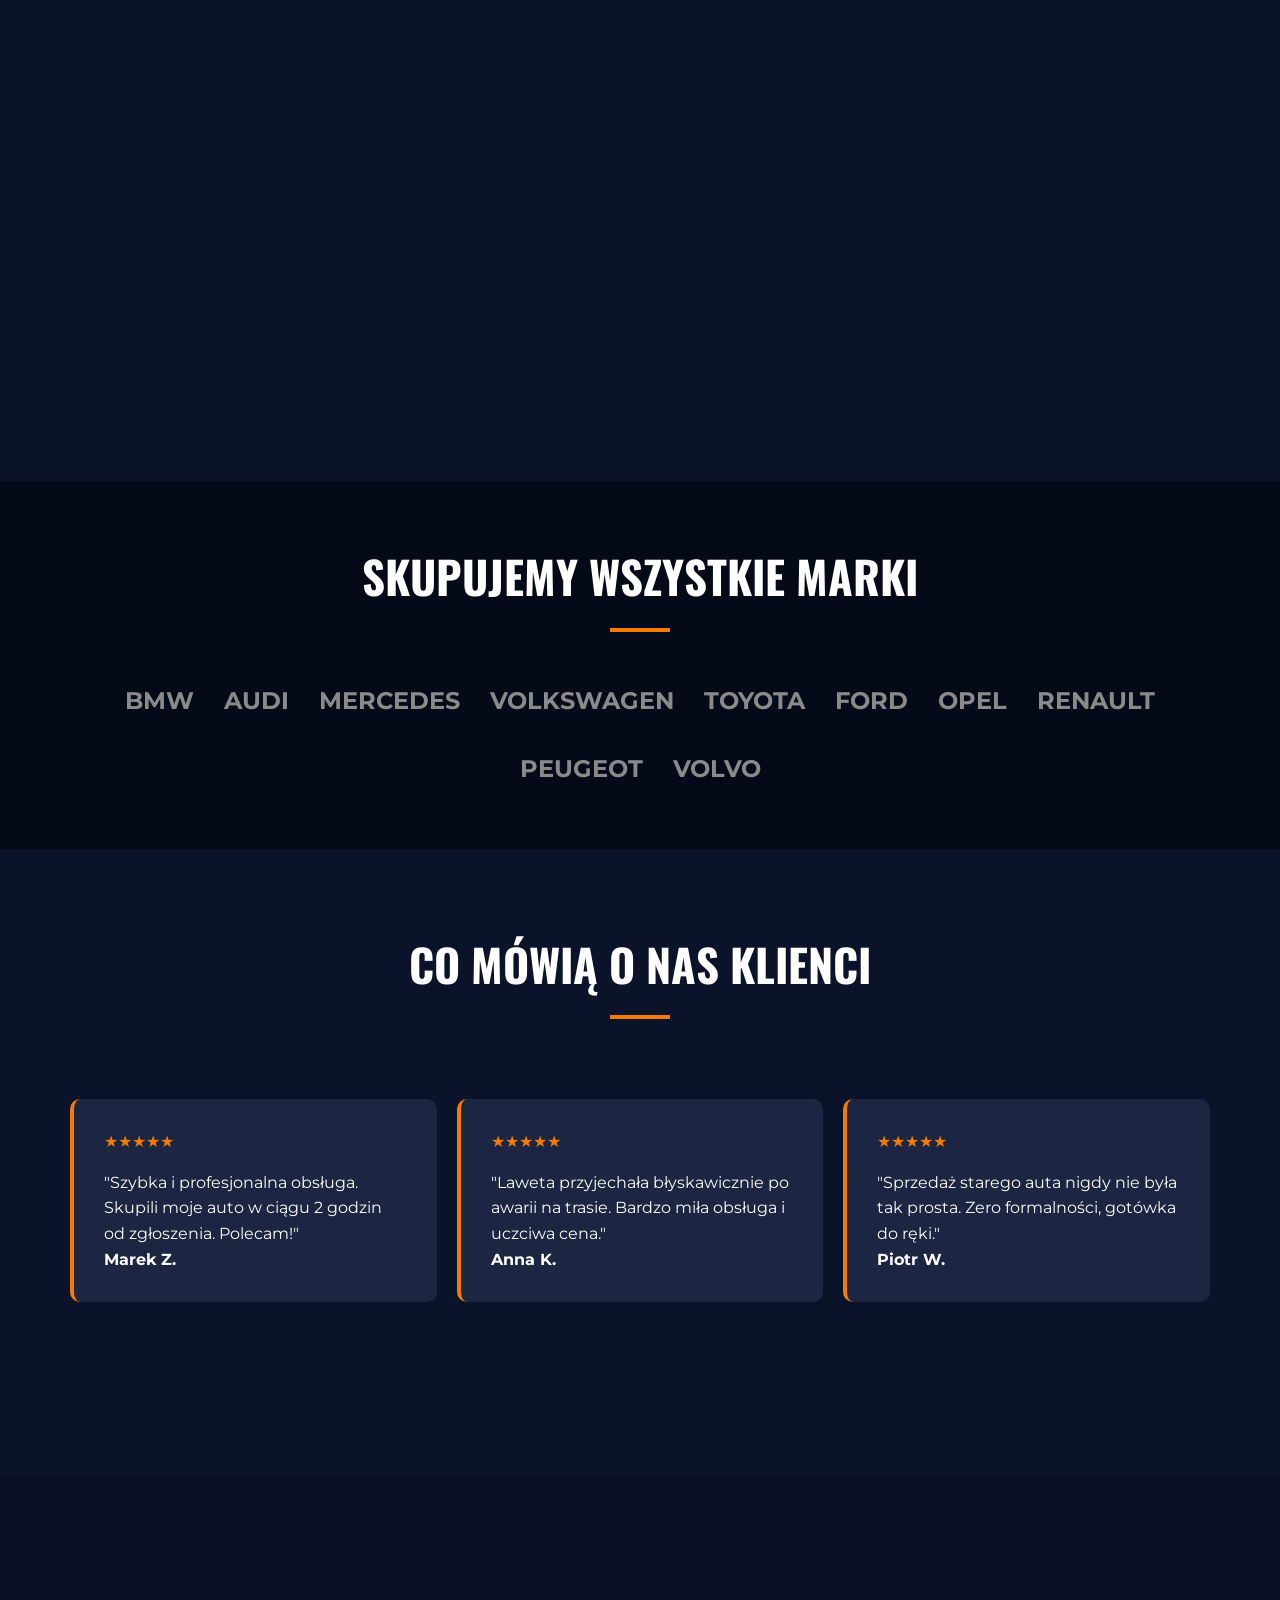
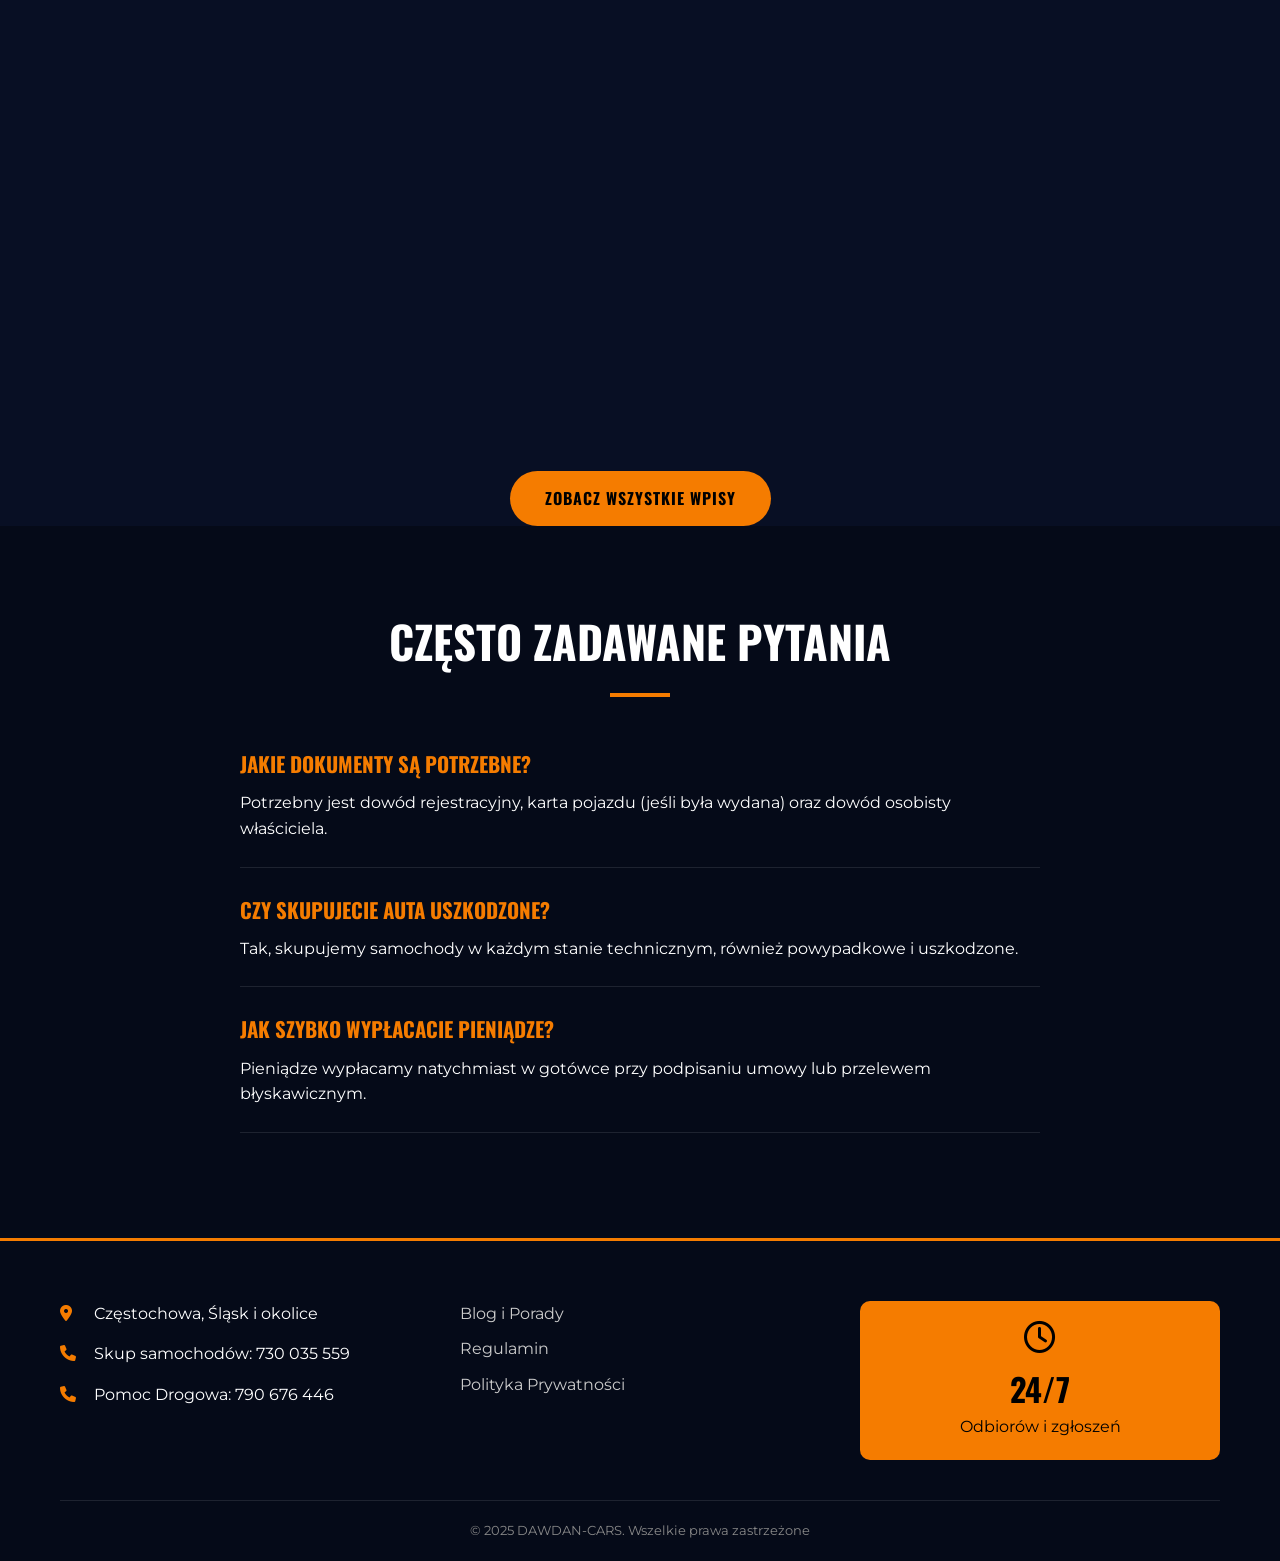
==== commit 03f883fc: "Full performance, accessibility, and SEO optimization for mobile and desktop. - Optimized LCP and TB" ====
--- a/index.html
+++ b/index.html
@@ -479,7 +479,7 @@
                 </div>
             </div>
             <div class="footer-bottom">
-                <p>&copy; 2026 DAWDAN-CARS. Wszelkie prawa zastrzeżone</p>
+                <p>&copy; 2025 DAWDAN-CARS. Wszelkie prawa zastrzeżone</p>
             </div>
         </div>
     </footer>
--- a/style.min.css
+++ b/style.min.css
@@ -1 +1 @@
-:root{--primary-color:#f57c00;--secondary-color:#0b132b;--accent-color:#1c2541;--text-light:#ffffff;--text-dark:#333333;--bg-dark:#0b132b;--bg-light:#f4f4f4}*{margin:0;padding:0;box-sizing:border-box}body{font-family:Montserrat,sans-serif;line-height:1.6;color:var(--text-light);background-color:var(--bg-dark);overflow-x:hidden}h1,h2,h3,h4{font-family:Oswald,sans-serif;text-transform:uppercase}.container{max-width:1200px;margin:0 auto;padding:0 20px}header{background-color:#0b132b;position:sticky;top:0;z-index:2000;box-shadow:0 10px 30px rgba(0,0,0,.5);transition:padding .3s ease,background .3s ease;will-change:padding,background;padding:15px 0}header.scrolled{padding:5px 0;background:rgba(11,19,43,.95)}header.menu-open{box-shadow:none;background:#0b132b}.top-bar .container{display:grid;grid-template-columns:1fr auto 1fr;align-items:center;height:auto;max-width:100%;padding:15px 20px}.logo{display:flex;justify-content:flex-start}.logo img{max-height:60px;width:auto;display:block;transition:transform .3s ease;filter:drop-shadow(0 0 10px rgba(0,0,0,.5))}.logo img:hover{transform:scale(1.05);filter:drop-shadow(0 0 12px rgba(255,152,0,.3))}nav{display:flex;align-items:center;justify-content:center}nav ul{display:flex;list-style:none;gap:10px}nav a{text-decoration:none;color:var(--text-light);font-weight:700;font-size:.85rem;padding:8px 10px;transition:all .3s ease;text-transform:uppercase;letter-spacing:.5px;white-space:nowrap}nav a.active,nav a:hover{color:var(--primary-color)}nav a:focus{outline:2px solid var(--primary-color);outline-offset:4px}a.btn-call:focus,a.btn-hero-call:focus,a.btn-outline:focus,button:focus{outline:3px solid #fff;outline-offset:2px}.header-cta{display:flex;flex-direction:row;justify-content:flex-end;align-items:center;gap:10px}.mobile-only{display:none}.header-cta .btn-call{display:flex;align-items:center;gap:6px;text-decoration:none;color:#000;background:var(--primary-color);padding:6px 10px;transition:background .3s;font-family:Oswald,sans-serif;font-weight:700;border-radius:5px;line-height:1;white-space:nowrap}.header-cta .btn-call i{font-size:1.1rem}.btn-label{display:block;font-size:.7rem;text-transform:uppercase;color:inherit}.btn-number{display:block;font-size:1rem;color:inherit}.header-cta .btn-call:hover{background:#e68a00}.menu-toggle{display:none;flex-direction:column;justify-content:center;align-items:center;width:50px;height:50px;background:rgba(255,152,0,.1);border:2px solid var(--primary-color);border-radius:12px;cursor:pointer;padding:0;z-index:2200;transition:all .3s cubic-bezier(.4, 0, .2, 1);position:relative}.menu-toggle:hover{background:var(--primary-color)}.menu-toggle:hover span{background:#fff}.menu-toggle span{width:26px;height:2px;background:var(--primary-color);border-radius:2px;transition:all .4s cubic-bezier(.68, -.6, .32, 1.6);position:absolute}.menu-toggle span:first-child{transform:translateY(-8px)}.menu-toggle span:nth-child(2){transform:translateY(0);width:18px;right:9px}.menu-toggle span:nth-child(3){transform:translateY(8px)}.menu-toggle.active{background:rgba(255,255,255,.1);border-color:#fff}.menu-toggle.active span{background:#fff}.menu-toggle.active span:first-child{transform:translateY(0) rotate(45deg)}.menu-toggle.active span:nth-child(2){opacity:0;transform:translateX(-20px)}.menu-toggle.active span:nth-child(3){transform:translateY(0) rotate(-45deg)}.hero{background:linear-gradient(rgba(11,19,43,.8),rgba(11,19,43,.8)),url('tlo.webp');background-size:cover;background-position:center;padding:80px 0;min-height:800px;display:flex;align-items:stretch;justify-content:center}.hero .container{display:flex;flex-direction:column}.hero-content{display:flex;flex-direction:column;align-items:center;width:100%;height:100%}.hero-text{width:100%;display:flex;flex-direction:column;align-items:center;min-height:400px}.hero-text h1{font-size:clamp(1.8rem, 8vw, 4.5rem);color:var(--text-light);line-height:1.1;width:100%;text-shadow:3px 3px 10px rgba(0,0,0,.9);text-align:center;margin-bottom:clamp(20px,5vh,40px);white-space:normal;word-wrap:break-word;letter-spacing:1px;min-height:1.1em;contain-intrinsic-size:auto 1.1em}.hero-text h1 .highlight{color:var(--primary-color);font-style:italic;font-weight:900}.hero-cta-buttons{display:flex;flex-wrap:wrap;justify-content:center;gap:15px;margin-bottom:40px}.btn-hero-call{display:flex;align-items:center;background:var(--primary-color);color:#000;padding:15px 25px;text-decoration:none;font-weight:700;font-family:Oswald,sans-serif;border-radius:5px;transition:background .3s;line-height:1.1;text-align:left}.btn-hero-call i{font-size:2rem;margin-right:15px}.btn-hero-call .btn-label{font-size:1rem;color:inherit}.btn-hero-call .btn-number{font-size:1.8rem;color:inherit}.btn-hero-call:hover{background:#e68a00}.hero-features{list-style:none;display:flex;gap:30px;margin-top:auto;padding-top:50px}.hero-features li{font-weight:700;font-size:.9rem}.hero-features i{color:var(--primary-color);margin-right:5px}.service-boxes{margin-top:clamp(-30px,-5vw,-50px);position:relative;z-index:10}.service-boxes .container{display:grid;grid-template-columns:repeat(auto-fit,minmax(280px,1fr));gap:30px}.box{display:flex;align-items:center;padding:40px;border-radius:10px;gap:25px;box-shadow:0 10px 30px rgba(0,0,0,.3)}.blue-box{background-color:var(--accent-color)}.orange-box{background-color:var(--primary-color);color:#000}.box-icon i{font-size:3.5rem}.box-content h3{font-size:1.5rem;margin-bottom:10px}.btn-outline{display:inline-block;margin-top:15px;padding:8px 20px;border:2px solid var(--primary-color);color:var(--primary-color);text-decoration:none;font-weight:700;border-radius:5px;transition:all .3s}.btn-outline:hover{background:var(--primary-color);color:#fff}.box-call{margin-top:15px;display:flex;flex-direction:column}.box-call span{font-size:.8rem;text-transform:uppercase}.box-call strong{font-size:1.8rem;font-family:Oswald,sans-serif}[data-aos]{will-change:transform,opacity}.benefits{padding:80px 0;background-color:#050a18}.section-title{text-align:center;font-size:clamp(1.8rem, 5vw, 2.8rem);margin-bottom:clamp(30px,8vw,50px);position:relative;padding:0 15px}.section-title::after{content:'';display:block;width:60px;height:4px;background:var(--primary-color);margin:15px auto}.benefits-grid{display:grid;grid-template-columns:repeat(auto-fit,minmax(250px,1fr));gap:20px}.benefit-item{text-align:center;padding:30px;background:var(--accent-color);border-radius:10px;transition:transform .3s}.benefit-item:hover{transform:translateY(-10px);border-bottom:3px solid var(--primary-color)}.benefit-item i{font-size:3rem;color:var(--primary-color);margin-bottom:20px}.benefit-item h3{font-size:1.2rem;color:var(--primary-color)}.recent-buys{padding:80px 0;overflow:hidden}.buys-slider{padding:20px 0 50px!important}.buys-slider .active{background:var(--primary-color)}.buy-card{background:var(--accent-color);border-radius:10px;overflow:hidden;text-align:center}.car-img{height:180px;background-size:cover;background-position:center}.buy-card p{padding:15px;font-weight:700;text-transform:uppercase}footer{background:#050a18;padding:60px 0 20px;border-top:3px solid var(--primary-color)}footer h3{text-align:center;font-size:2rem;margin-bottom:40px}.footer-grid{display:grid;grid-template-columns:repeat(auto-fit,minmax(250px,1fr));gap:40px;margin-bottom:40px}.footer-info p{margin-bottom:15px}.footer-info i{color:var(--primary-color);margin-right:10px;width:20px}.hours-box{background:var(--primary-color);padding:20px;border-radius:10px;text-align:center;color:#000}.hours-box i{font-size:2rem;margin-bottom:10px}.hours-box span{display:block;font-size:2rem;font-weight:700;font-family:Oswald,sans-serif}.footer-links ul{list-style:none}.footer-links li{margin-bottom:10px}.footer-links a{color:#ccc;text-decoration:none}.footer-links a:hover{color:var(--primary-color)}.footer-bottom{text-align:center;padding-top:20px;border-top:1px solid rgba(255,255,255,.1);font-size:.8rem;color:#888}.seo-content{padding:80px 0;background:#050a18}.seo-text-block h2{font-size:clamp(1.8rem, 4vw, 2.5rem);color:var(--primary-color);margin-bottom:30px;line-height:1.2}.seo-text-block h3{font-size:clamp(1.4rem, 3vw, 1.8rem);margin-top:40px;margin-bottom:20px;color:var(--text-light);border-left:4px solid var(--primary-color);padding-left:15px}.seo-text-block p{margin-bottom:25px;font-size:1.1rem;color:#e0e0e0;line-height:1.8}.seo-text-block strong{color:var(--primary-color)}.seo-text-block ul{list-style:none;margin-bottom:20px}.seo-text-block li{margin-bottom:15px;padding-left:35px;position:relative;font-size:1.1rem;color:#e0e0e0}.seo-text-block li::before{content:'✔';position:absolute;left:0;color:var(--primary-color);font-weight:700;font-size:1.2rem}.hero-subtext{font-size:1.3rem;text-align:center;margin:0 auto 40px;color:#fff;max-width:900px;font-weight:600;letter-spacing:1px;text-transform:uppercase;text-shadow:2px 2px 4px rgba(0,0,0,.9);background:linear-gradient(90deg,transparent,rgba(0,0,0,.4),transparent);padding:12px 20px;border-top:1px solid var(--primary-color);border-bottom:1px solid var(--primary-color)}.how-it-works{padding:80px 0;background:var(--bg-dark)}.steps-grid{display:grid;grid-template-columns:repeat(auto-fit,minmax(280px,1fr));gap:30px;margin-top:40px}.step{text-align:center;padding:40px;background:var(--accent-color);border-radius:10px;position:relative}.step-num{width:50px;height:50px;background:var(--primary-color);color:#fff;border-radius:50%;display:flex;align-items:center;justify-content:center;font-size:1.5rem;font-weight:700;margin:0 auto 20px}.brands{padding:60px 0;background:#050a18}.brands-flex{display:flex;flex-wrap:wrap;justify-content:center;gap:30px}.brands-flex span{font-size:1.5rem;font-weight:700;color:#8a8a8a;text-transform:uppercase}.testimonials{padding:80px 0;background:var(--bg-dark);overflow:hidden}.testimonials-slider{padding:20px 0 50px!important}.testimonials-slider .active{background:var(--primary-color)}.testimonial{background:var(--accent-color);padding:30px;border-radius:10px;border-left:4px solid var(--primary-color)}.stars{color:var(--primary-color);margin-bottom:15px}.faq{padding:80px 0;background:#050a18}.faq-list{max-width:800px;margin:0 auto}.faq-item{margin-bottom:25px;padding-bottom:25px;border-bottom:1px solid rgba(255,255,255,.1)}.faq-item h3{color:var(--primary-color);margin-bottom:10px;font-size:1.3rem}.page-header{padding:clamp(40px,10vw,80px) 0;text-align:center;color:#fff}.page-header h1{font-size:clamp(2rem, 8vw, 3.5rem);margin-bottom:10px}.page-header p{font-size:1.2rem;color:var(--primary-color)}.about-content,.contact-page,.service-details,.tow-details{padding:80px 0}.about-grid,.contact-grid,.service-grid,.tow-grid{display:grid;grid-template-columns:1.5fr 1fr;gap:60px;align-items:flex-start}@media (max-width:992px){.about-grid,.contact-grid,.service-grid,.tow-grid{grid-template-columns:1fr;gap:40px}}.section-badge{display:inline-block;padding:5px 15px;background:rgba(245,124,0,.1);color:var(--primary-color);font-weight:700;font-size:.85rem;border-radius:50px;margin-bottom:15px;letter-spacing:1px;text-transform:uppercase;border:1px solid var(--primary-color)}.about-text h2,.service-text h2,.tow-info h2{font-size:clamp(1.8rem, 5vw, 2.8rem);margin-bottom:25px;color:#fff;line-height:1.2}.about-text p,.service-text p,.tow-info p{margin-bottom:20px;color:#e0e0e0;font-size:1.05rem}.about-stats-v2{display:grid;gap:20px}.stat-card{display:flex;align-items:center;gap:20px;background:var(--accent-color);padding:25px;border-radius:15px;transition:all .3s ease;border:1px solid rgba(255,255,255,.05)}.stat-card:hover{transform:translateX(10px);background:#252e4d;border-color:var(--primary-color)}.stat-icon{width:60px;height:60px;background:var(--primary-color);border-radius:12px;display:flex;align-items:center;justify-content:center;font-size:1.5rem;color:#000;flex-shrink:0}.stat-info{display:flex;flex-direction:column}.stat-number{font-size:2rem;font-weight:700;font-family:Oswald,sans-serif;color:var(--primary-color);line-height:1}.stat-label{font-size:.9rem;color:#aaa;margin-top:5px}.why-us{padding:100px 0}.bg-alt{background-color:#080f24}.section-title.centered{text-align:center;margin-bottom:60px}.features-grid{display:grid;grid-template-columns:repeat(auto-fit,minmax(300px,1fr));gap:30px}.feature-item{background:var(--accent-color);padding:40px;border-radius:20px;text-align:center;transition:all .3s ease;border:1px solid rgba(255,255,255,.05)}.feature-item:hover{transform:translateY(-10px);border-color:var(--primary-color)}.feature-icon{font-size:3rem;color:var(--primary-color);margin-bottom:25px}.feature-item h3{font-size:1.5rem;margin-bottom:15px;color:#fff}.feature-item p{color:#aaa}.call-to-action-simple{padding:100px 0;background:linear-gradient(rgba(11,19,43,.9),rgba(11,19,43,.9)),url('tlo.webp');background-size:cover;background-position:center;text-align:center}.cta-content h2{font-size:clamp(1.8rem, 4vw, 2.5rem);margin-bottom:20px;color:#fff}.cta-content p{font-size:1.2rem;margin-bottom:40px;color:#ccc}.cta-buttons{display:flex;justify-content:center;gap:20px;flex-wrap:wrap}.btn{display:inline-flex;align-items:center;gap:10px;padding:15px 35px;border-radius:50px;font-weight:700;text-decoration:none;transition:all .3s ease;text-transform:uppercase;font-family:Oswald,sans-serif;letter-spacing:1px}.btn-primary{background:var(--primary-color);color:#000}.btn-primary:hover{background:#ff9800;transform:scale(1.05)}.btn-outline{border:2px solid var(--primary-color);color:var(--primary-color)}.btn-outline:hover{background:var(--primary-color);color:#000;transform:scale(1.05)}.check-list{list-style:none;margin:20px 0}.check-list li{margin-bottom:15px;font-size:1.1rem;color:#e0e0e0}.check-list i{color:var(--primary-color);margin-right:10px}.highlight-box{background:rgba(245,124,0,.05);border-left:4px solid var(--primary-color);padding:20px;margin:20px 0;border-radius:0 10px 10px 0}.highlight-box p{margin-bottom:0;color:#fff}.process-grid{display:grid;grid-template-columns:repeat(auto-fit,minmax(280px,1fr));gap:40px}.process-step{background:var(--accent-color);padding:50px 30px;border-radius:20px;text-align:center;position:relative;transition:transform .3s ease;border:1px solid rgba(255,255,255,.05)}.process-step:hover{transform:translateY(-10px)}.step-number{position:absolute;top:20px;right:30px;font-size:3rem;font-weight:800;color:rgba(255,255,255,.03);line-height:1;font-family:Oswald,sans-serif}.step-icon{width:80px;height:80px;background:var(--bg-dark);border:2px solid var(--primary-color);border-radius:50%;display:flex;align-items:center;justify-content:center;font-size:2rem;color:var(--primary-color);margin:0 auto 25px;transition:all .3s ease}.process-step:hover .step-icon{background:var(--primary-color);color:#000}.process-step h3{font-size:1.4rem;margin-bottom:15px;color:#fff}.process-step p{color:#aaa;font-size:.95rem}.benefits-grid-section{padding:100px 0}.grid-layout{display:grid;grid-template-columns:1fr 1fr;gap:60px;align-items:center}@media (max-width:992px){.grid-layout{grid-template-columns:1fr;gap:40px}}.benefit-card{background:var(--accent-color);padding:40px;border-radius:20px}.benefit-card h3{font-size:1.8rem;margin-bottom:25px;color:var(--primary-color)}.benefit-cta h2{font-size:2.5rem;margin-bottom:20px;color:#fff}.benefit-cta p{font-size:1.1rem;margin-bottom:30px;color:#ccc}.btn-large{padding:20px 40px;font-size:1.2rem}.tow-services-grid{display:grid;grid-template-columns:repeat(auto-fit,minmax(250px,1fr));gap:20px;margin-top:30px}.tow-service-item{background:var(--accent-color);padding:20px;border-radius:10px}.tow-service-item i{font-size:2rem;color:var(--primary-color);margin-bottom:10px}.urgent-box-v2{background:var(--primary-color);padding:30px;border-radius:15px;display:flex;align-items:center;gap:25px;color:#000;margin-top:30px;box-shadow:0 10px 30px rgba(245,124,0,.3)}.urgent-icon{font-size:3rem;animation:pulse 2s infinite}@keyframes pulse{0%{transform:scale(1)}50%{transform:scale(1.1)}100%{transform:scale(1)}}.urgent-text h3{font-size:1.4rem;margin-bottom:5px}.urgent-number{font-size:2rem;font-weight:700;color:#000;text-decoration:none;font-family:Oswald,sans-serif;display:block}.tow-services-v2{display:grid;gap:20px}.tow-service-card{background:var(--accent-color);padding:25px;border-radius:15px;display:flex;gap:20px;align-items:flex-start;transition:all .3s ease;border:1px solid rgba(255,255,255,.05)}.tow-service-card:hover{background:#252e4d;transform:translateX(10px)}.tow-service-card i{font-size:2rem;color:var(--primary-color);background:rgba(245,124,0,.1);width:60px;height:60px;display:flex;align-items:center;justify-content:center;border-radius:50%;flex-shrink:0}.service-content h3{font-size:1.2rem;margin-bottom:8px;color:#fff}.service-content p{font-size:.9rem;color:#aaa;margin:0}.area-grid{display:grid;grid-template-columns:repeat(auto-fit,minmax(300px,1fr));gap:30px}.area-item{text-align:center;padding:30px}.area-item i{font-size:3rem;color:var(--primary-color);margin-bottom:20px}.area-item h3{font-size:1.5rem;margin-bottom:15px;color:#fff}.area-item p{color:#ccc}.why-tow{padding:100px 0}.check-list-v2{list-style:none}.check-list-v2 li{display:flex;gap:20px;margin-bottom:30px}.check-list-v2 i{color:var(--primary-color);font-size:1.5rem;margin-top:5px}.check-list-v2 strong{display:block;font-size:1.2rem;color:#fff;margin-bottom:5px}.check-list-v2 p{color:#aaa}.cta-square{background:var(--accent-color);padding:60px 40px;border-radius:20px;text-align:center;border:2px solid var(--primary-color)}.cta-square h3{font-size:1.8rem;margin-bottom:15px;color:#fff}.cta-square p{margin-bottom:30px;color:#ccc}.contact-item{display:flex;gap:20px;margin-bottom:30px}.contact-item i{font-size:1.5rem;color:var(--primary-color)}.map-placeholder{position:relative;border-radius:10px;overflow:hidden;margin-top:30px}.map-placeholder img{width:100%;height:clamp(200px,40vh,400px);object-fit:cover;filter:grayscale(1)}.map-overlay{position:absolute;bottom:0;left:0;width:100%;background:rgba(255,152,0,.9);color:#fff;padding:10px;text-align:center;font-weight:700}.form-row{display:grid;grid-template-columns:1fr 1fr;gap:15px}@media (max-width:768px){.form-row{grid-template-columns:1fr;gap:0}}.form-group{margin-bottom:20px}.form-group input,.form-group select,.form-group textarea{width:100%;padding:12px;border-radius:5px;border:1px solid rgba(255,255,255,.1);background:rgba(255,255,255,.05);color:#fff;font-family:inherit}.form-group textarea{height:150px}.form-card{background:var(--accent-color);padding:35px;border-radius:15px;box-shadow:0 15px 35px rgba(0,0,0,.4);border:1px solid rgba(255,152,0,.2)}.form-card h2{color:var(--primary-color);font-size:2rem;margin-bottom:10px;text-align:center;font-family:Oswald,sans-serif}.form-subtitle{text-align:center;font-size:1rem;margin-bottom:30px;color:#bbb;font-weight:400}.styled-form .form-group{margin-bottom:18px}.styled-form input,.styled-form select,.styled-form textarea{width:100%;padding:14px 18px;border-radius:8px;border:1px solid rgba(255,255,255,.1);background:rgba(255,255,255,.05);color:#fff;font-family:Montserrat,sans-serif;font-size:1rem;transition:all .3s ease}.styled-form select option{background:var(--bg-dark);color:#fff}.styled-form input:focus,.styled-form select:focus,.styled-form textarea:focus{outline:0;border-color:var(--primary-color);background:rgba(255,255,255,.1);box-shadow:0 0 15px rgba(245,124,0,.2)}.checkbox-group label{display:flex;align-items:center;gap:10px;cursor:pointer;font-size:.95rem;color:#ccc;transition:color .3s}.checkbox-group label:hover{color:#fff}.checkbox-group input[type=checkbox]{width:20px;height:20px;cursor:pointer;accent-color:var(--primary-color)}.styled-form textarea{height:120px;resize:vertical}.file-upload-wrapper{margin-bottom:20px}.file-upload-label{display:flex;flex-direction:column;align-items:center;justify-content:center;padding:20px;border:2px dashed rgba(255,152,0,.4);border-radius:10px;cursor:pointer;transition:all .3s ease;background:rgba(255,152,0,.05)}.file-upload-label:hover{background:rgba(255,152,0,.1);border-color:var(--primary-color)}.file-upload-label i{font-size:2rem;color:var(--primary-color);margin-bottom:10px}.file-upload-label span{font-size:.9rem;font-weight:700}.file-preview-grid{display:grid;grid-template-columns:repeat(auto-fill,minmax(60px,1fr));gap:10px;margin-top:15px}.preview-item{position:relative;aspect-ratio:1;border-radius:5px;overflow:hidden;border:1px solid var(--primary-color)}.preview-item img{width:100%;height:100%;object-fit:cover}.btn-submit{width:100%;padding:15px;background:var(--primary-color);color:#000;border:none;border-radius:8px;font-family:Oswald,sans-serif;font-size:1.2rem;font-weight:700;cursor:pointer;transition:all .3s ease;text-transform:uppercase;letter-spacing:1px}.btn-submit:hover{background:#e68a00;transform:translateY(-2px);box-shadow:0 5px 15px rgba(255,152,0,.4)}.btn-submit:active{transform:translateY(0)}.form-message{margin-top:15px;padding:10px;border-radius:5px;text-align:center;font-weight:700;display:none}.form-message.success{display:block;background:rgba(76,175,80,.1);color:#4caf50;border:1px solid #4caf50}.form-message.error{display:block;background:rgba(244,67,54,.1);color:#f44336;border:1px solid #f44336}@media (max-width:1100px){.menu-toggle{display:flex;order:3}.desktop-only{display:none}.mobile-only{display:flex}.top-bar .container{display:flex;justify-content:space-between}nav{position:fixed;top:0;left:0;width:100%;height:100vh;background:rgba(11,19,43,.98);backdrop-filter:blur(15px);-webkit-backdrop-filter:blur(15px);padding:120px 20px 40px;flex-direction:column;transition:all .5s cubic-bezier(.7, 0, .3, 1);z-index:2100;display:flex;justify-content:flex-start;align-items:center;transform:translateY(-100%);visibility:hidden}nav.active{transform:translateY(0);visibility:visible}nav ul{flex-direction:column;gap:10px;width:100%;max-width:400px;text-align:center}nav li{width:100%;opacity:0;transform:translateY(-20px);transition:all .4s ease}nav.active li{opacity:1;transform:translateY(0)}nav.active li:first-child{transition-delay:0.1s}nav.active li:nth-child(2){transition-delay:0.15s}nav.active li:nth-child(3){transition-delay:0.2s}nav.active li:nth-child(4){transition-delay:0.25s}nav.active li:nth-child(5){transition-delay:0.3s}nav a{font-size:1.25rem;font-family:Oswald,sans-serif;display:block;padding:12px 0;letter-spacing:2px;color:#fff;text-transform:uppercase;position:relative;border-bottom:1px solid rgba(255,255,255,.05)}nav a::after{content:'';position:absolute;bottom:0;left:50%;width:0;height:2px;background:var(--primary-color);transition:all .3s ease;transform:translateX(-50%)}nav a:hover{color:var(--primary-color)}nav a:hover::after{width:100%}.top-bar .container{padding:10px 15px}nav .header-cta.mobile-only{display:flex;flex-direction:column;gap:15px;margin-top:40px;width:100%;max-width:360px;opacity:0;transform:translateY(20px);transition:all .4s ease .4s}nav .header-cta.mobile-only .btn-call{padding:15px 25px;width:100%;justify-content:center}nav .header-cta.mobile-only .btn-label{font-size:1.1rem}nav .header-cta.mobile-only .btn-number{font-size:1.8rem}nav.active .header-cta.mobile-only{opacity:1;transform:translateY(0)}.header-cta{display:none}.overlay{position:fixed;top:0;left:0;width:100%;height:100%;background:rgba(0,0,0,.7);backdrop-filter:blur(4px);z-index:1000;opacity:0;visibility:hidden;transition:all .4s ease}.overlay.active{opacity:1;visibility:visible}}@media (max-width:1024px){.hero-text h1{font-size:2.5rem}}@media (max-width:768px){.top-bar .container{height:auto;min-height:70px;flex-wrap:nowrap;justify-content:space-between;padding:10px 20px;gap:10px}.logo img{max-height:50px;width:auto}.menu-toggle{display:flex}.hero-text{text-align:center;width:100%;display:flex;flex-direction:column;align-items:center}.hero-text h1{margin-bottom:20px;font-size:2rem;letter-spacing:1px;line-height:1.2}.hero-subtext{font-size:.95rem;padding:10px 15px;margin-bottom:25px;line-height:1.4}.hero-cta-buttons{flex-direction:column;width:100%;align-items:center;gap:15px}.btn-hero-call{padding:15px 25px;width:100%;max-width:320px;justify-content:center}.btn-hero-call i{font-size:2rem;margin-right:15px}.btn-hero-call .btn-label{font-size:1rem}.btn-hero-call .btn-number{font-size:1.5rem}.btn-hero-call{justify-content:center}.hero-features{flex-direction:column;gap:15px;margin-top:auto;margin-bottom:20px;background:rgba(0,0,0,.6);padding:15px;border-radius:8px;width:100%;text-align:center}.hero-features li{font-size:1.1rem;text-shadow:1px 1px 2px rgba(0,0,0,.8)}.footer-grid{grid-template-columns:1fr}.hero{padding:40px 0;min-height:600px}.about-grid,.contact-grid,.service-grid,.tow-grid{gap:30px}.service-grid{display:flex;flex-direction:column}.service-valuation{order:-1}}@media (max-width:400px){.header-cta{gap:4px}.header-cta .btn-call{padding:4px 6px}.header-cta .btn-number{font-size:.7rem}}.custom-slider{position:relative;width:100%;overflow:hidden}.slider-track{display:flex;overflow-x:auto;scroll-snap-type:x mandatory;scroll-behavior:smooth;-webkit-overflow-scrolling:touch;scrollbar-width:none}.slider-track::-webkit-scrollbar{display:none}.slider-item{flex:0 0 100%;scroll-snap-align:start;padding:10px}@media (min-width:768px){.slider-item{flex:0 0 50%}}@media (min-width:1024px){.slider-item{flex:0 0 33.333%}}.slider-pagination{display:flex;justify-content:center;gap:12px;margin-top:20px;padding-bottom:15px}.slider-dot{width:32px;height:32px;display:flex;align-items:center;justify-content:center;background:0 0;cursor:pointer;border:none;padding:0;transition:all .3s ease}.slider-dot::after{content:'';width:12px;height:12px;border-radius:50%;background:rgba(255,255,255,.3);transition:all .3s ease}.slider-dot.active::after{background:var(--primary-color);transform:scale(1.3)}.slider-dot:hover::after{background:rgba(255,255,255,.6)}@media (max-width:768px){[data-aos-custom]{opacity:0;transition-property:transform,opacity;transition-duration:.8s;transition-timing-function:ease-out;will-change:transform,opacity}[data-aos-custom=fade-up]{transform:translateY(30px)}[data-aos-custom=fade-right]{transform:translateX(-30px)}[data-aos-custom=fade-left]{transform:translateX(30px)}[data-aos-custom=zoom-in]{transform:scale(.9)}[data-aos-custom].aos-animate{opacity:1;transform:translate(0,0) scale(1)}}+:root{--primary-color:#f57c00;--secondary-color:#0b132b;--accent-color:#1c2541;--text-light:#ffffff;--text-dark:#333333;--bg-dark:#0b132b;--bg-light:#f4f4f4;} *{margin:0;padding:0;box-sizing:border-box;} body{font-family:'Montserrat',sans-serif;line-height:1.6;color:var(--text-light);background-color:var(--bg-dark);overflow-x:hidden;} a{color:var(--primary-color);text-decoration:none;transition:color 0.3s ease;} a:hover{color:#ff9800;} h1,h2,h3,h4{font-family:'Oswald',sans-serif;text-transform:uppercase;} .container{max-width:1200px;margin:0 auto;padding:0 20px;} header{background-color:#0b132b;position:sticky;top:0;z-index:2000;box-shadow:0 10px 30px rgba(0,0,0,0.5);transition:padding 0.3s ease,background 0.3s ease;will-change:padding,background;padding:15px 0;} header.scrolled{padding:5px 0;background:rgba(11,19,43,0.95);} header.menu-open{box-shadow:none;background:#0b132b;} .top-bar .container{display:grid;grid-template-columns:1fr auto 1fr;align-items:center;height:auto;max-width:100%;padding:15px 20px;} .logo{display:flex;justify-content:flex-start;} .logo img{max-height:60px;width:auto;display:block;transition:transform 0.3s ease;filter:drop-shadow(0 0 10px rgba(0,0,0,0.5));} .logo img:hover{transform:scale(1.05);filter:drop-shadow(0 0 12px rgba(255,152,0,0.3));} nav{display:flex;align-items:center;justify-content:center;} nav ul{display:flex;list-style:none;gap:10px;} nav a{text-decoration:none;color:var(--text-light);font-weight:700;font-size:0.95rem;padding:12px 15px;display:inline-flex;align-items:center;min-height:48px;transition:all 0.3s ease;text-transform:uppercase;letter-spacing:0.5px;white-space:nowrap;} nav a:hover,nav a.active{color:var(--primary-color);} nav a:focus{outline:2px solid var(--primary-color);outline-offset:4px;} button:focus,a.btn-call:focus,a.btn-hero-call:focus,a.btn-outline:focus{outline:3px solid #fff;outline-offset:2px;} .header-cta{display:flex;flex-direction:row;justify-content:flex-end;align-items:center;gap:10px;} .mobile-only{display:none;} .header-cta .btn-call{display:flex;align-items:center;gap:6px;text-decoration:none;color:#000;background:var(--primary-color);padding:6px 10px;transition:background 0.3s;font-family:'Oswald',sans-serif;font-weight:700;border-radius:5px;line-height:1;white-space:nowrap;} .header-cta .btn-call i{font-size:1.1rem;} .btn-label{display:block;font-size:0.7rem;text-transform:uppercase;color:inherit;} .btn-number{display:block;font-size:1rem;color:inherit;} .header-cta .btn-call:hover{background:#e68a00;} .menu-toggle{display:none;flex-direction:column;justify-content:center;align-items:center;width:50px;height:50px;background:rgba(255,152,0,0.1);border:2px solid var(--primary-color);border-radius:12px;cursor:pointer;padding:0;z-index:2200;transition:all 0.3s cubic-bezier(0.4,0,0.2,1);position:relative;} .menu-toggle:hover{background:var(--primary-color);} .menu-toggle:hover span{background:white;} .menu-toggle span{width:26px;height:2px;background:var(--primary-color);border-radius:2px;transition:all 0.4s cubic-bezier(0.68,-0.6,0.32,1.6);position:absolute;} .menu-toggle span:nth-child(1){transform:translateY(-8px);} .menu-toggle span:nth-child(2){transform:translateY(0);width:18px;right:9px;} .menu-toggle span:nth-child(3){transform:translateY(8px);} .menu-toggle.active{background:rgba(255,255,255,0.1);border-color:white;} .menu-toggle.active span{background:white;} .menu-toggle.active span:nth-child(1){transform:translateY(0) rotate(45deg);} .menu-toggle.active span:nth-child(2){opacity:0;transform:translateX(-20px);} .menu-toggle.active span:nth-child(3){transform:translateY(0) rotate(-45deg);} .hero{background:linear-gradient(rgba(11,19,43,0.8),rgba(11,19,43,0.8)),url('tlo.webp');background-size:cover;background-position:center;padding:80px 0;min-height:800px;display:flex;align-items:stretch;justify-content:center;} .hero .container{display:flex;flex-direction:column;} .hero-content{display:flex;flex-direction:column;align-items:center;width:100%;height:100%;} .hero-text{width:100%;display:flex;flex-direction:column;align-items:center;min-height:400px;} .hero-text h1{font-size:clamp(1.8rem,8vw,4.5rem);color:var(--text-light);line-height:1.1;width:100%;text-shadow:3px 3px 10px rgba(0,0,0,0.9);text-align:center;margin-bottom:clamp(20px,5vh,40px);white-space:normal;word-wrap:break-word;letter-spacing:1px;min-height:1.1em;contain-intrinsic-size:auto 1.1em;} .hero-text h1 .highlight{color:var(--primary-color);font-style:italic;font-weight:900;} .hero-cta-buttons{display:flex;flex-wrap:wrap;justify-content:center;gap:15px;margin-bottom:40px;} .btn-hero-call{display:flex;align-items:center;background:var(--primary-color);color:#000;padding:15px 25px;text-decoration:none;font-weight:700;font-family:'Oswald',sans-serif;border-radius:5px;transition:background 0.3s;line-height:1.1;text-align:left;} .btn-hero-call i{font-size:2rem;margin-right:15px;} .btn-hero-call .btn-label{font-size:1rem;color:inherit;} .btn-hero-call .btn-number{font-size:1.8rem;color:inherit;} .btn-hero-call:hover{background:#e68a00;} .hero-features{list-style:none;display:flex;gap:30px;margin-top:auto;padding-top:50px;} .hero-features li{font-weight:700;font-size:0.9rem;} .hero-features i{color:var(--primary-color);margin-right:5px;} .service-boxes{margin-top:clamp(-30px,-5vw,-50px);position:relative;z-index:10;} .service-boxes .container{display:grid;grid-template-columns:repeat(auto-fit,minmax(280px,1fr));gap:30px;} .box{display:flex;align-items:center;padding:40px;border-radius:10px;gap:25px;box-shadow:0 10px 30px rgba(0,0,0,0.3);} .blue-box{background-color:var(--accent-color);} .orange-box{background-color:var(--primary-color);color:#000;} .box-icon i{font-size:3.5rem;} .box-content h3{font-size:1.5rem;margin-bottom:10px;} .btn-outline{display:inline-block;margin-top:15px;padding:8px 20px;border:2px solid var(--primary-color);color:var(--primary-color);text-decoration:none;font-weight:700;border-radius:5px;transition:all 0.3s;} .btn-outline:hover{background:var(--primary-color);color:white;} .box-call{margin-top:15px;display:flex;flex-direction:column;} .box-call span{font-size:0.8rem;text-transform:uppercase;} .box-call strong{font-size:1.8rem;font-family:'Oswald',sans-serif;} [data-aos]{will-change:transform,opacity;} .benefits{padding:80px 0;background-color:#050a18;} .section-title{text-align:center;font-size:clamp(1.8rem,5vw,2.8rem);margin-bottom:clamp(30px,8vw,50px);position:relative;padding:0 15px;} .section-title::after{content:'';display:block;width:60px;height:4px;background:var(--primary-color);margin:15px auto;} .benefits-grid{display:grid;grid-template-columns:repeat(auto-fit,minmax(250px,1fr));gap:20px;} .benefit-item{text-align:center;padding:30px;background:var(--accent-color);border-radius:10px;transition:transform 0.3s;} .benefit-item:hover{transform:translateY(-10px);border-bottom:3px solid var(--primary-color);} .benefit-item i{font-size:3rem;color:var(--primary-color);margin-bottom:20px;} .benefit-item h3{font-size:1.2rem;color:var(--primary-color);} .recent-buys{padding:80px 0;overflow:hidden;} .buys-slider{padding:20px 0 50px !important;} .buys-slider .active{background:var(--primary-color);} .buy-card{background:var(--accent-color);border-radius:10px;overflow:hidden;text-align:center;} .car-img{height:180px;background-size:cover;background-position:center;} .buy-card p{padding:15px;font-weight:700;text-transform:uppercase;} footer{background:#050a18;padding:60px 0 20px;border-top:3px solid var(--primary-color);} footer h3{text-align:center;font-size:2rem;margin-bottom:40px;} .footer-grid{display:grid;grid-template-columns:repeat(auto-fit,minmax(250px,1fr));gap:40px;margin-bottom:40px;} .footer-info p{margin-bottom:15px;} .footer-info i{color:var(--primary-color);margin-right:10px;width:20px;} .hours-box{background:var(--primary-color);padding:20px;border-radius:10px;text-align:center;color:#000;} .hours-box i{font-size:2rem;margin-bottom:10px;} .hours-box span{display:block;font-size:2rem;font-weight:700;font-family:'Oswald',sans-serif;} .footer-links ul{list-style:none;} .footer-links li{margin-bottom:10px;} .footer-links a{color:#ccc;text-decoration:none;} .footer-links a:hover{color:var(--primary-color);} .footer-bottom{text-align:center;padding-top:20px;border-top:1px solid rgba(255,255,255,0.1);font-size:0.8rem;color:#888;} .seo-content{padding:80px 0;background:#050a18;} .seo-text-block h2{font-size:clamp(1.8rem,4vw,2.5rem);color:var(--primary-color);margin-bottom:30px;line-height:1.2;} .seo-text-block h3{font-size:clamp(1.4rem,3vw,1.8rem);margin-top:40px;margin-bottom:20px;color:var(--text-light);border-left:4px solid var(--primary-color);padding-left:15px;} .seo-text-block p{margin-bottom:25px;font-size:1.1rem;color:#e0e0e0;line-height:1.8;} .seo-text-block strong{color:var(--primary-color);} .seo-text-block ul{list-style:none;margin-bottom:20px;} .seo-text-block li{margin-bottom:15px;padding-left:35px;position:relative;font-size:1.1rem;color:#e0e0e0;} .seo-text-block li::before{content:'✔';position:absolute;left:0;color:var(--primary-color);font-weight:bold;font-size:1.2rem;} .hero-subtext{font-size:1.3rem;text-align:center;margin:0 auto 40px;color:#fff;max-width:900px;font-weight:600;letter-spacing:1px;text-transform:uppercase;text-shadow:2px 2px 4px rgba(0,0,0,0.9);background:linear-gradient(90deg,transparent,rgba(0,0,0,0.4),transparent);padding:12px 20px;border-top:1px solid var(--primary-color);border-bottom:1px solid var(--primary-color);} .how-it-works{padding:80px 0;background:var(--bg-dark);} .steps-grid{display:grid;grid-template-columns:repeat(auto-fit,minmax(280px,1fr));gap:30px;margin-top:40px;} .step{text-align:center;padding:40px;background:var(--accent-color);border-radius:10px;position:relative;} .step-num{width:50px;height:50px;background:var(--primary-color);color:white;border-radius:50%;display:flex;align-items:center;justify-content:center;font-size:1.5rem;font-weight:700;margin:0 auto 20px;} .brands{padding:60px 0;background:#050a18;} .brands-flex{display:flex;flex-wrap:wrap;justify-content:center;gap:30px;} .brands-flex span{font-size:1.5rem;font-weight:700;color:#8a8a8a;text-transform:uppercase;} .testimonials{padding:80px 0;background:var(--bg-dark);overflow:hidden;} .testimonials-slider{padding:20px 0 50px !important;} .testimonials-slider .active{background:var(--primary-color);} .testimonial{background:var(--accent-color);padding:30px;border-radius:10px;border-left:4px solid var(--primary-color);} .stars{color:var(--primary-color);margin-bottom:15px;} .faq{padding:80px 0;background:#050a18;} .faq-list{max-width:800px;margin:0 auto;} .faq-item{margin-bottom:25px;padding-bottom:25px;border-bottom:1px solid rgba(255,255,255,0.1);} .faq-item h3{color:var(--primary-color);margin-bottom:10px;font-size:1.3rem;} .page-header{padding:clamp(40px,10vw,80px) 0;text-align:center;color:white;} .page-header h1{font-size:clamp(2rem,8vw,3.5rem);margin-bottom:10px;} .page-header p{font-size:1.2rem;color:var(--primary-color);} .about-content,.service-details,.tow-details,.contact-page{padding:80px 0;} .about-grid,.service-grid,.tow-grid,.contact-grid{display:grid;grid-template-columns:1.5fr 1fr;gap:60px;align-items:flex-start;} @media (max-width:992px){.about-grid,.service-grid,.tow-grid,.contact-grid{grid-template-columns:1fr;gap:40px;} } .section-badge{display:inline-block;padding:5px 15px;background:rgba(245,124,0,0.1);color:var(--primary-color);font-weight:700;font-size:0.85rem;border-radius:50px;margin-bottom:15px;letter-spacing:1px;text-transform:uppercase;border:1px solid var(--primary-color);} .about-text h2,.service-text h2,.tow-info h2{font-size:clamp(1.8rem,5vw,2.8rem);margin-bottom:25px;color:#fff;line-height:1.2;} .about-text p,.service-text p,.tow-info p{margin-bottom:20px;color:#e0e0e0;font-size:1.05rem;} .about-stats-v2{display:grid;gap:20px;} .stat-card{display:flex;align-items:center;gap:20px;background:var(--accent-color);padding:25px;border-radius:15px;transition:all 0.3s ease;border:1px solid rgba(255,255,255,0.05);} .stat-card:hover{transform:translateX(10px);background:#252e4d;border-color:var(--primary-color);} .stat-icon{width:60px;height:60px;background:var(--primary-color);border-radius:12px;display:flex;align-items:center;justify-content:center;font-size:1.5rem;color:#000;flex-shrink:0;} .stat-info{display:flex;flex-direction:column;} .stat-number{font-size:2rem;font-weight:700;font-family:'Oswald',sans-serif;color:var(--primary-color);line-height:1;} .stat-label{font-size:0.9rem;color:#aaa;margin-top:5px;} .why-us{padding:100px 0;} .bg-alt{background-color:#080f24;} .section-title.centered{text-align:center;margin-bottom:60px;} .features-grid{display:grid;grid-template-columns:repeat(auto-fit,minmax(300px,1fr));gap:30px;} .feature-item{background:var(--accent-color);padding:40px;border-radius:20px;text-align:center;transition:all 0.3s ease;border:1px solid rgba(255,255,255,0.05);} .feature-item:hover{transform:translateY(-10px);border-color:var(--primary-color);} .feature-icon{font-size:3rem;color:var(--primary-color);margin-bottom:25px;} .feature-item h3{font-size:1.5rem;margin-bottom:15px;color:#fff;} .feature-item p{color:#aaa;} .call-to-action-simple{padding:100px 0;background:linear-gradient(rgba(11,19,43,0.9),rgba(11,19,43,0.9)),url('tlo.webp');background-size:cover;background-position:center;text-align:center;} .cta-content h2{font-size:clamp(1.8rem,4vw,2.5rem);margin-bottom:20px;color:#fff;} .cta-content p{font-size:1.2rem;margin-bottom:40px;color:#ccc;} .cta-buttons{display:flex;justify-content:center;gap:20px;flex-wrap:wrap;} .btn{display:inline-flex;align-items:center;gap:10px;padding:15px 35px;border-radius:50px;font-weight:700;text-decoration:none;transition:all 0.3s ease;text-transform:uppercase;font-family:'Oswald',sans-serif;letter-spacing:1px;} .btn-primary{background:var(--primary-color);color:#000;} .btn-primary:hover{background:#ff9800;transform:scale(1.05);} .btn-outline{border:2px solid var(--primary-color);color:var(--primary-color);} .btn-outline:hover{background:var(--primary-color);color:#000;transform:scale(1.05);} .check-list{list-style:none;margin:20px 0;} .check-list li{margin-bottom:15px;font-size:1.1rem;color:#e0e0e0;} .check-list i{color:var(--primary-color);margin-right:10px;} .highlight-box{background:rgba(245,124,0,0.05);border-left:4px solid var(--primary-color);padding:20px;margin:20px 0;border-radius:0 10px 10px 0;} .highlight-box p{margin-bottom:0;color:#fff;} .process-grid{display:grid;grid-template-columns:repeat(auto-fit,minmax(280px,1fr));gap:40px;} .process-step{background:var(--accent-color);padding:50px 30px;border-radius:20px;text-align:center;position:relative;transition:transform 0.3s ease;border:1px solid rgba(255,255,255,0.05);} .process-step:hover{transform:translateY(-10px);} .step-number{position:absolute;top:20px;right:30px;font-size:3rem;font-weight:800;color:rgba(255,255,255,0.03);line-height:1;font-family:'Oswald',sans-serif;} .step-icon{width:80px;height:80px;background:var(--bg-dark);border:2px solid var(--primary-color);border-radius:50%;display:flex;align-items:center;justify-content:center;font-size:2rem;color:var(--primary-color);margin:0 auto 25px;transition:all 0.3s ease;} .process-step:hover .step-icon{background:var(--primary-color);color:#000;} .process-step h3{font-size:1.4rem;margin-bottom:15px;color:#fff;} .process-step p{color:#aaa;font-size:0.95rem;} .benefits-grid-section{padding:100px 0;} .grid-layout{display:grid;grid-template-columns:1fr 1fr;gap:60px;align-items:center;} @media (max-width:992px){.grid-layout{grid-template-columns:1fr;gap:40px;} } .benefit-card{background:var(--accent-color);padding:40px;border-radius:20px;} .benefit-card h3{font-size:1.8rem;margin-bottom:25px;color:var(--primary-color);} .benefit-cta h2{font-size:2.5rem;margin-bottom:20px;color:#fff;} .benefit-cta p{font-size:1.1rem;margin-bottom:30px;color:#ccc;} .btn-large{padding:20px 40px;font-size:1.2rem;} .tow-services-grid{display:grid;grid-template-columns:repeat(auto-fit,minmax(250px,1fr));gap:20px;margin-top:30px;} .tow-service-item{background:var(--accent-color);padding:20px;border-radius:10px;} .tow-service-item i{font-size:2rem;color:var(--primary-color);margin-bottom:10px;} .urgent-box-v2{background:var(--primary-color);padding:30px;border-radius:15px;display:flex;align-items:center;gap:25px;color:#000;margin-top:30px;box-shadow:0 10px 30px rgba(245,124,0,0.3);} .urgent-icon{font-size:3rem;animation:pulse 2s infinite;} @keyframes pulse{0%{transform:scale(1);} 50%{transform:scale(1.1);} 100%{transform:scale(1);} } .urgent-text h3{font-size:1.4rem;margin-bottom:5px;} .urgent-number{font-size:2rem;font-weight:700;color:#000;text-decoration:none;font-family:'Oswald',sans-serif;display:block;} .tow-services-v2{display:grid;gap:20px;} .tow-service-card{background:var(--accent-color);padding:25px;border-radius:15px;display:flex;gap:20px;align-items:flex-start;transition:all 0.3s ease;border:1px solid rgba(255,255,255,0.05);} .tow-service-card:hover{background:#252e4d;transform:translateX(10px);} .tow-service-card i{font-size:2rem;color:var(--primary-color);background:rgba(245,124,0,0.1);width:60px;height:60px;display:flex;align-items:center;justify-content:center;border-radius:50%;flex-shrink:0;} .service-content h3{font-size:1.2rem;margin-bottom:8px;color:#fff;} .service-content p{font-size:0.9rem;color:#aaa;margin:0;} .area-grid{display:grid;grid-template-columns:repeat(auto-fit,minmax(300px,1fr));gap:30px;} .area-item{text-align:center;padding:30px;} .area-item i{font-size:3rem;color:var(--primary-color);margin-bottom:20px;} .area-item h3{font-size:1.5rem;margin-bottom:15px;color:#fff;} .area-item p{color:#ccc;} .why-tow{padding:100px 0;} .check-list-v2{list-style:none;} .check-list-v2 li{display:flex;gap:20px;margin-bottom:30px;} .check-list-v2 i{color:var(--primary-color);font-size:1.5rem;margin-top:5px;} .check-list-v2 strong{display:block;font-size:1.2rem;color:#fff;margin-bottom:5px;} .check-list-v2 p{color:#aaa;} .cta-square{background:var(--accent-color);padding:60px 40px;border-radius:20px;text-align:center;border:2px solid var(--primary-color);} .cta-square h3{font-size:1.8rem;margin-bottom:15px;color:#fff;} .cta-square p{margin-bottom:30px;color:#ccc;} .contact-item{display:flex;gap:20px;margin-bottom:30px;} .contact-item i{font-size:1.5rem;color:var(--primary-color);} .map-placeholder{position:relative;border-radius:10px;overflow:hidden;margin-top:30px;} .map-placeholder img{width:100%;height:clamp(200px,40vh,400px);object-fit:cover;filter:grayscale(1);} .map-overlay{position:absolute;bottom:0;left:0;width:100%;background:rgba(255,152,0,0.9);color:white;padding:10px;text-align:center;font-weight:700;} .form-row{display:grid;grid-template-columns:1fr 1fr;gap:15px;} @media (max-width:768px){.form-row{grid-template-columns:1fr;gap:0;} } .form-group{margin-bottom:20px;} .form-group input,.form-group select,.form-group textarea{width:100%;padding:12px;border-radius:5px;border:1px solid rgba(255,255,255,0.1);background:rgba(255,255,255,0.05);color:white;font-family:inherit;} .form-group textarea{height:150px;} .form-card{background:var(--accent-color);padding:35px;border-radius:15px;box-shadow:0 15px 35px rgba(0,0,0,0.4);border:1px solid rgba(255,152,0,0.2);} .form-card h2{color:var(--primary-color);font-size:2rem;margin-bottom:10px;text-align:center;font-family:'Oswald',sans-serif;} .form-subtitle{text-align:center;font-size:1rem;margin-bottom:30px;color:#bbb;font-weight:400;} .styled-form .form-group{margin-bottom:18px;} .styled-form input,.styled-form select,.styled-form textarea{width:100%;padding:14px 18px;border-radius:8px;border:1px solid rgba(255,255,255,0.1);background:rgba(255,255,255,0.05);color:white;font-family:'Montserrat',sans-serif;font-size:1rem;transition:all 0.3s ease;} .styled-form select option{background:var(--bg-dark);color:white;} .styled-form input:focus,.styled-form select:focus,.styled-form textarea:focus{outline:none;border-color:var(--primary-color);background:rgba(255,255,255,0.1);box-shadow:0 0 15px rgba(245,124,0,0.2);} .checkbox-group label{display:flex;align-items:center;gap:10px;cursor:pointer;font-size:0.95rem;color:#ccc;transition:color 0.3s;} .checkbox-group label:hover{color:white;} .checkbox-group input[type="checkbox"]{width:20px;height:20px;cursor:pointer;accent-color:var(--primary-color);} .styled-form textarea{height:120px;resize:vertical;} .file-upload-wrapper{margin-bottom:20px;} .file-upload-label{display:flex;flex-direction:column;align-items:center;justify-content:center;padding:20px;border:2px dashed rgba(255,152,0,0.4);border-radius:10px;cursor:pointer;transition:all 0.3s ease;background:rgba(255,152,0,0.05);} .file-upload-label:hover{background:rgba(255,152,0,0.1);border-color:var(--primary-color);} .file-upload-label i{font-size:2rem;color:var(--primary-color);margin-bottom:10px;} .file-upload-label span{font-size:0.9rem;font-weight:700;} .file-preview-grid{display:grid;grid-template-columns:repeat(auto-fill,minmax(60px,1fr));gap:10px;margin-top:15px;} .preview-item{position:relative;aspect-ratio:1;border-radius:5px;overflow:hidden;border:1px solid var(--primary-color);} .preview-item img{width:100%;height:100%;object-fit:cover;} .btn-submit{width:100%;padding:15px;background:var(--primary-color);color:#000;border:none;border-radius:8px;font-family:'Oswald',sans-serif;font-size:1.2rem;font-weight:700;cursor:pointer;transition:all 0.3s ease;text-transform:uppercase;letter-spacing:1px;} .btn-submit:hover{background:#e68a00;transform:translateY(-2px);box-shadow:0 5px 15px rgba(255,152,0,0.4);} .btn-submit:active{transform:translateY(0);} .form-message{margin-top:15px;padding:10px;border-radius:5px;text-align:center;font-weight:700;display:none;} .form-message.success{display:block;background:rgba(76,175,80,0.1);color:#4caf50;border:1px solid #4caf50;} .form-message.error{display:block;background:rgba(244,67,54,0.1);color:#f44336;border:1px solid #f44336;} @media (max-width:1100px){.menu-toggle{display:flex;order:3;} .desktop-only{display:none;} .mobile-only{display:flex;} .top-bar .container{display:flex;justify-content:space-between;} nav{position:fixed;top:0;left:0;width:100%;height:100vh;background:rgba(11,19,43,0.98);backdrop-filter:blur(15px);-webkit-backdrop-filter:blur(15px);padding:120px 20px 40px;flex-direction:column;transition:all 0.5s cubic-bezier(0.7,0,0.3,1);z-index:2100;display:flex;justify-content:flex-start;align-items:center;transform:translateY(-100%);visibility:hidden;} nav.active{transform:translateY(0);visibility:visible;} nav ul{flex-direction:column;gap:10px;width:100%;max-width:400px;text-align:center;} nav li{width:100%;opacity:0;transform:translateY(-20px);transition:all 0.4s ease;} nav.active li{opacity:1;transform:translateY(0);} nav.active li:nth-child(1){transition-delay:0.1s;} nav.active li:nth-child(2){transition-delay:0.15s;} nav.active li:nth-child(3){transition-delay:0.2s;} nav.active li:nth-child(4){transition-delay:0.25s;} nav.active li:nth-child(5){transition-delay:0.3s;} nav a{font-size:1.25rem;font-family:'Oswald',sans-serif;display:block;padding:15px 0;min-height:52px;display:flex;align-items:center;justify-content:center;letter-spacing:2px;color:white;text-transform:uppercase;position:relative;border-bottom:1px solid rgba(255,255,255,0.05);} nav a::after{content:'';position:absolute;bottom:0;left:50%;width:0;height:2px;background:var(--primary-color);transition:all 0.3s ease;transform:translateX(-50%);} nav a:hover{color:var(--primary-color);} nav a:hover::after{width:100%;} .top-bar .container{padding:10px 15px;} nav .header-cta.mobile-only{display:flex;flex-direction:column;gap:15px;margin-top:40px;width:100%;max-width:360px;opacity:0;transform:translateY(20px);transition:all 0.4s ease 0.4s;} nav .header-cta.mobile-only .btn-call{padding:15px 25px;width:100%;justify-content:center;} nav .header-cta.mobile-only .btn-label{font-size:1.1rem;} nav .header-cta.mobile-only .btn-number{font-size:1.8rem;} nav.active .header-cta.mobile-only{opacity:1;transform:translateY(0);} .header-cta{display:none;} .overlay{position:fixed;top:0;left:0;width:100%;height:100%;background:rgba(0,0,0,0.7);backdrop-filter:blur(4px);z-index:1000;opacity:0;visibility:hidden;transition:all 0.4s ease;} .overlay.active{opacity:1;visibility:visible;} } @media (max-width:1024px){.hero-text h1{font-size:2.5rem;} } @media (max-width:768px){.top-bar .container{height:auto;min-height:70px;flex-wrap:nowrap;justify-content:space-between;padding:10px 20px;gap:10px;} .logo img{max-height:50px;width:auto;} .menu-toggle{display:flex;} .hero-text{text-align:center;width:100%;display:flex;flex-direction:column;align-items:center;} .hero-text h1{margin-bottom:20px;font-size:2rem;letter-spacing:1px;line-height:1.2;} .hero-subtext{font-size:0.95rem;padding:10px 15px;margin-bottom:25px;line-height:1.4;} .hero-cta-buttons{flex-direction:column;width:100%;align-items:center;gap:15px;} .btn-hero-call{padding:15px 25px;width:100%;max-width:320px;justify-content:center;} .btn-hero-call i{font-size:2rem;margin-right:15px;} .btn-hero-call .btn-label{font-size:1rem;} .btn-hero-call .btn-number{font-size:1.5rem;} .btn-hero-call{justify-content:center;} .hero-features{flex-direction:column;gap:15px;margin-top:auto;margin-bottom:20px;background:rgba(0,0,0,0.6);padding:15px;border-radius:8px;width:100%;text-align:center;} .hero-features li{font-size:1.1rem;text-shadow:1px 1px 2px rgba(0,0,0,0.8);} .footer-grid{grid-template-columns:1fr;} .hero{padding:40px 0;min-height:600px;} .about-grid,.service-grid,.tow-grid,.contact-grid{gap:30px;} .service-grid{display:flex;flex-direction:column;} .service-valuation{order:-1;} } @media (max-width:400px){.header-cta{gap:4px;} .header-cta .btn-call{padding:4px 6px;} .header-cta .btn-number{font-size:0.7rem;} } .custom-slider{position:relative;width:100%;overflow:hidden;} .slider-track{display:flex;overflow-x:auto;scroll-snap-type:x mandatory;scroll-behavior:smooth;-webkit-overflow-scrolling:touch;scrollbar-width:none;} .slider-track::-webkit-scrollbar{display:none;} .slider-item{flex:0 0 100%;scroll-snap-align:start;padding:10px;} @media (min-width:768px){.slider-item{flex:0 0 50%;} } @media (min-width:1024px){.slider-item{flex:0 0 33.333%;} } .slider-pagination{display:flex;justify-content:center;gap:12px;margin-top:20px;padding-bottom:15px;} .slider-dot{width:48px;height:48px;display:flex;align-items:center;justify-content:center;background:transparent;cursor:pointer;border:none;padding:0;transition:all 0.3s ease;} .slider-dot::after{content:'';width:12px;height:12px;border-radius:50%;background:rgba(255,255,255,0.3);transition:all 0.3s ease;} .slider-dot.active::after{background:var(--primary-color);transform:scale(1.3);} .slider-dot:hover::after{background:rgba(255,255,255,0.6);} @media (max-width:768px){[data-aos-custom]{opacity:0;transition-property:transform,opacity;transition-duration:0.8s;transition-timing-function:ease-out;will-change:transform,opacity;} [data-aos-custom="fade-up"]{transform:translateY(30px);} [data-aos-custom="fade-right"]{transform:translateX(-30px);} [data-aos-custom="fade-left"]{transform:translateX(30px);} [data-aos-custom="zoom-in"]{transform:scale(0.9);} [data-aos-custom].aos-animate{opacity:1;transform:translate(0,0) scale(1);} @media (max-width:768px){}
--- a/critical.min.css
+++ b/critical.min.css
@@ -1 +1 @@
-:root{--primary-color:#f57c00;--secondary-color:#0b132b;--accent-color:#1c2541;--text-light:#ffffff;--text-dark:#333333;--bg-dark:#0b132b;--bg-light:#f4f4f4}*{margin:0;padding:0;box-sizing:border-box}body{font-family:Montserrat,sans-serif;line-height:1.6;color:var(--text-light);background-color:var(--bg-dark);overflow-x:hidden}h1,h2,h3,h4{font-family:Oswald,sans-serif;text-transform:uppercase}.container{max-width:1200px;margin:0 auto;padding:0 20px}header{background-color:#0b132b;position:sticky;top:0;z-index:2000;box-shadow:0 10px 30px rgba(0,0,0,.5);transition:padding .3s ease,background .3s ease;will-change:padding,background;padding:15px 0}header.scrolled{padding:5px 0;background:rgba(11,19,43,.95)}.top-bar .container{display:grid;grid-template-columns:1fr auto 1fr;align-items:center;height:auto;max-width:100%;padding:15px 20px}.logo{flex:0 1 auto;display:flex;justify-content:flex-start}.logo img{max-height:60px;width:auto;display:block;transition:transform .3s ease;filter:drop-shadow(0 0 10px rgba(0,0,0,.5))}nav{display:flex;align-items:center;justify-content:center;flex:0 0 auto}nav ul{display:flex;list-style:none;gap:5px}nav a{text-decoration:none;color:var(--text-light);font-weight:700;font-size:.85rem;padding:8px 10px;transition:all .3s ease;text-transform:uppercase;letter-spacing:.5px;white-space:nowrap}.header-cta{display:flex;flex-direction:row;justify-content:flex-end;align-items:center;gap:10px}.mobile-only{display:none}.header-cta .btn-call{display:flex;align-items:center;gap:6px;text-decoration:none;color:#000;background:var(--primary-color);padding:6px 10px;transition:background .3s;font-family:Oswald,sans-serif;font-weight:700;border-radius:5px;line-height:1;white-space:nowrap}.btn-label{display:block;font-size:.7rem;text-transform:uppercase;opacity:.9}.btn-number{display:block;font-size:1rem}.menu-toggle{display:none;flex-direction:column;justify-content:center;align-items:center;width:45px;height:45px;background:rgba(255,152,0,.1);border:1px solid var(--primary-color);border-radius:10px;cursor:pointer;padding:0;z-index:2200}.menu-toggle span{width:26px;height:2px;background:var(--primary-color);border-radius:2px;position:absolute}.hero{background:linear-gradient(rgba(11,19,43,.8),rgba(11,19,43,.8)),url('tlo.webp');background-size:cover;background-position:center;padding:80px 0;min-height:800px;display:flex;align-items:stretch;justify-content:center}.hero .container{display:flex;flex-direction:column}.hero-content{display:flex;flex-direction:column;align-items:center;width:100%;height:100%}.hero-text{width:100%;display:flex;flex-direction:column;align-items:center;min-height:400px}.hero-text h1{font-size:clamp(1.8rem, 8vw, 4.5rem);color:var(--text-light);line-height:1.1;width:100%;text-shadow:3px 3px 10px rgba(0,0,0,.9);text-align:center;margin-bottom:clamp(20px,5vh,40px);white-space:normal;word-wrap:break-word;letter-spacing:1px;min-height:1.1em}.hero-text h1 .highlight{color:var(--primary-color);font-style:italic;font-weight:900}.hero-cta-buttons{display:flex;flex-wrap:wrap;justify-content:center;gap:15px;margin-bottom:40px}.btn-hero-call{display:flex;align-items:center;background:var(--primary-color);color:#000;padding:15px 25px;text-decoration:none;font-weight:700;font-family:Oswald,sans-serif;border-radius:5px;transition:background .3s;line-height:1.1;text-align:left}.btn-hero-call i{font-size:2rem;margin-right:15px}.btn-hero-call .btn-label{font-size:1rem}.btn-hero-call .btn-number{font-size:1.8rem}.page-header{padding:clamp(40px,10vw,80px) 0;text-align:center;color:#fff}.page-header h1{font-size:clamp(2rem, 8vw, 3.5rem);margin-bottom:10px}.page-header p{font-size:1.2rem;color:var(--primary-color)}@media (max-width:1100px){.menu-toggle{display:flex;order:3}nav{position:fixed;top:0;left:0;width:100%;height:100vh;background:rgba(11,19,43,.98);padding:120px 20px 40px;flex-direction:column;transition:all .5s cubic-bezier(.7, 0, .3, 1);z-index:2100;display:flex;justify-content:flex-start;align-items:center;transform:translateY(-100%);visibility:hidden}nav.active{transform:translateY(0);visibility:visible}.top-bar .container{padding:10px 15px;display:flex;justify-content:space-between}.desktop-only{display:none}.mobile-only{display:flex}nav a{font-size:1.25rem;font-family:Oswald,sans-serif;display:block;padding:12px 0;letter-spacing:2px;color:#fff;text-transform:uppercase;position:relative;border-bottom:1px solid rgba(255,255,255,.05)}nav .header-cta{display:flex;flex-direction:column;gap:15px;margin-top:40px;width:100%;max-width:360px}nav .header-cta .btn-call{padding:15px 25px;width:100%;justify-content:center}nav .header-cta .btn-label{font-size:1.1rem}nav .header-cta .btn-number{font-size:1.8rem}.header-cta{display:none}.overlay{position:fixed;top:0;left:0;width:100%;height:100%;background:rgba(0,0,0,.7);z-index:1000;opacity:0;visibility:hidden;transition:all .4s ease}.overlay.active{opacity:1;visibility:visible}}@media (max-width:768px){.logo img{max-height:50px}.hero{padding:40px 0;min-height:600px}.hero-text h1{font-size:2.4rem}.hero-cta-buttons{flex-direction:column;align-items:center}.btn-hero-call{width:100%;max-width:320px}}.custom-slider{position:relative;width:100%;overflow:hidden}.slider-track{display:flex;overflow-x:auto;scroll-snap-type:x mandatory;scroll-behavior:smooth;-webkit-overflow-scrolling:touch;scrollbar-width:none}.slider-track::-webkit-scrollbar{display:none}.slider-item{flex:0 0 100%;scroll-snap-align:start;padding:10px}@media (min-width:768px){.slider-item{flex:0 0 50%}}@media (min-width:1024px){.slider-item{flex:0 0 33.333%}}[data-aos-custom]{opacity:0;transition:transform .8s ease-out,opacity .8s ease-out;will-change:transform,opacity}[data-aos-custom=fade-up]{transform:translateY(30px)}[data-aos-custom=fade-right]{transform:translateX(-30px)}[data-aos-custom=fade-left]{transform:translateX(30px)}[data-aos-custom=zoom-in]{transform:scale(.9)}[data-aos-custom].aos-animate{opacity:1;transform:translate(0,0) scale(1)}+:root{--primary-color:#f57c00;--secondary-color:#0b132b;--accent-color:#1c2541;--text-light:#ffffff;--text-dark:#333333;--bg-dark:#0b132b;--bg-light:#f4f4f4;} *{margin:0;padding:0;box-sizing:border-box;} body{font-family:'Montserrat',sans-serif;line-height:1.6;color:var(--text-light);background-color:var(--bg-dark);overflow-x:hidden;} h1,h2,h3,h4{font-family:'Oswald',sans-serif;text-transform:uppercase;} .container{max-width:1200px;margin:0 auto;padding:0 20px;} header{background-color:#0b132b;position:sticky;top:0;z-index:2000;box-shadow:0 10px 30px rgba(0,0,0,0.5);transition:padding 0.3s ease,background 0.3s ease;will-change:padding,background;padding:15px 0;} header.scrolled{padding:5px 0;background:rgba(11,19,43,0.95);} .top-bar .container{display:grid;grid-template-columns:1fr auto 1fr;align-items:center;height:auto;max-width:100%;padding:15px 20px;} .logo{flex:0 1 auto;display:flex;justify-content:flex-start;} .logo img{max-height:60px;width:auto;display:block;transition:transform 0.3s ease;filter:drop-shadow(0 0 10px rgba(0,0,0,0.5));} nav{display:flex;align-items:center;justify-content:center;flex:0 0 auto;} nav ul{display:flex;list-style:none;gap:5px;} nav a{text-decoration:none;color:var(--text-light);font-weight:700;font-size:0.85rem;padding:8px 10px;transition:all 0.3s ease;text-transform:uppercase;letter-spacing:0.5px;white-space:nowrap;} .header-cta{display:flex;flex-direction:row;justify-content:flex-end;align-items:center;gap:10px;} .mobile-only{display:none;} .header-cta .btn-call{display:flex;align-items:center;gap:6px;text-decoration:none;color:#000;background:var(--primary-color);padding:6px 10px;transition:background 0.3s;font-family:'Oswald',sans-serif;font-weight:700;border-radius:5px;line-height:1;white-space:nowrap;} .btn-label{display:block;font-size:0.7rem;text-transform:uppercase;opacity:0.9;} .btn-number{display:block;font-size:1rem;} .menu-toggle{display:none;flex-direction:column;justify-content:center;align-items:center;width:45px;height:45px;background:rgba(255,152,0,0.1);border:1px solid var(--primary-color);border-radius:10px;cursor:pointer;padding:0;z-index:2200;} .menu-toggle span{width:26px;height:2px;background:var(--primary-color);border-radius:2px;position:absolute;} .hero{background:linear-gradient(rgba(11,19,43,0.8),rgba(11,19,43,0.8)),url('tlo.webp');background-size:cover;background-position:center;padding:80px 0;min-height:800px;display:flex;align-items:stretch;justify-content:center;} .hero .container{display:flex;flex-direction:column;} .hero-content{display:flex;flex-direction:column;align-items:center;width:100%;height:100%;} .hero-text{width:100%;display:flex;flex-direction:column;align-items:center;min-height:400px;} .hero-text h1{font-size:clamp(1.8rem,8vw,4.5rem);color:var(--text-light);line-height:1.1;width:100%;text-shadow:3px 3px 10px rgba(0,0,0,0.9);text-align:center;margin-bottom:clamp(20px,5vh,40px);white-space:normal;word-wrap:break-word;letter-spacing:1px;min-height:1.1em;} .hero-text h1 .highlight{color:var(--primary-color);font-style:italic;font-weight:900;} .hero-cta-buttons{display:flex;flex-wrap:wrap;justify-content:center;gap:15px;margin-bottom:40px;} .btn-hero-call{display:flex;align-items:center;background:var(--primary-color);color:#000;padding:15px 25px;text-decoration:none;font-weight:700;font-family:'Oswald',sans-serif;border-radius:5px;transition:background 0.3s;line-height:1.1;text-align:left;} .btn-hero-call i{font-size:2rem;margin-right:15px;} .btn-hero-call .btn-label{font-size:1rem;} .btn-hero-call .btn-number{font-size:1.8rem;} .page-header{padding:clamp(40px,10vw,80px) 0;text-align:center;color:white;} .page-header h1{font-size:clamp(2rem,8vw,3.5rem);margin-bottom:10px;} .page-header p{font-size:1.2rem;color:var(--primary-color);} @media (max-width:1100px){.menu-toggle{display:flex;order:3;} nav{position:fixed;top:0;left:0;width:100%;height:100vh;background:rgba(11,19,43,0.98);padding:120px 20px 40px;flex-direction:column;transition:all 0.5s cubic-bezier(0.7,0,0.3,1);z-index:2100;display:flex;justify-content:flex-start;align-items:center;transform:translateY(-100%);visibility:hidden;} nav.active{transform:translateY(0);visibility:visible;} .top-bar .container{padding:10px 15px;display:flex;justify-content:space-between;} .desktop-only{display:none;} .mobile-only{display:flex;} nav a{font-size:1.25rem;font-family:'Oswald',sans-serif;display:block;padding:12px 0;letter-spacing:2px;color:white;text-transform:uppercase;position:relative;border-bottom:1px solid rgba(255,255,255,0.05);} nav .header-cta{display:flex;flex-direction:column;gap:15px;margin-top:40px;width:100%;max-width:360px;} nav .header-cta .btn-call{padding:15px 25px;width:100%;justify-content:center;} nav .header-cta .btn-label{font-size:1.1rem;} nav .header-cta .btn-number{font-size:1.8rem;} .header-cta{display:none;} .overlay{position:fixed;top:0;left:0;width:100%;height:100%;background:rgba(0,0,0,0.7);z-index:1000;opacity:0;visibility:hidden;transition:all 0.4s ease;} .overlay.active{opacity:1;visibility:visible;} } @media (max-width:768px){.logo img{max-height:50px;} .hero{padding:40px 0;min-height:600px;} .hero-text h1{font-size:2.4rem;} .hero-cta-buttons{flex-direction:column;align-items:center;} .btn-hero-call{width:100%;max-width:320px;} } .custom-slider{position:relative;width:100%;overflow:hidden;} .slider-track{display:flex;overflow-x:auto;scroll-snap-type:x mandatory;scroll-behavior:smooth;-webkit-overflow-scrolling:touch;scrollbar-width:none;} .slider-track::-webkit-scrollbar{display:none;} .slider-item{flex:0 0 100%;scroll-snap-align:start;padding:10px;} @media (min-width:768px){.slider-item{flex:0 0 50%;} } @media (min-width:1024px){.slider-item{flex:0 0 33.333%;} } [data-aos-custom]{opacity:0;transition:transform 0.8s ease-out,opacity 0.8s ease-out;will-change:transform,opacity;} [data-aos-custom="fade-up"]{transform:translateY(30px);} [data-aos-custom="fade-right"]{transform:translateX(-30px);} [data-aos-custom="fade-left"]{transform:translateX(30px);} [data-aos-custom="zoom-in"]{transform:scale(0.9);} [data-aos-custom].aos-animate{opacity:1;transform:translate(0,0) scale(1);}
--- a/style.min.css
+++ b/style.min.css
@@ -1 +1 @@
-:root{--primary-color:#f57c00;--secondary-color:#0b132b;--accent-color:#1c2541;--text-light:#ffffff;--text-dark:#333333;--bg-dark:#0b132b;--bg-light:#f4f4f4}*{margin:0;padding:0;box-sizing:border-box}body{font-family:Montserrat,sans-serif;line-height:1.6;color:var(--text-light);background-color:var(--bg-dark);overflow-x:hidden}h1,h2,h3,h4{font-family:Oswald,sans-serif;text-transform:uppercase}.container{max-width:1200px;margin:0 auto;padding:0 20px}header{background-color:#0b132b;position:sticky;top:0;z-index:2000;box-shadow:0 10px 30px rgba(0,0,0,.5);transition:padding .3s ease,background .3s ease;will-change:padding,background;padding:15px 0}header.scrolled{padding:5px 0;background:rgba(11,19,43,.95)}header.menu-open{box-shadow:none;background:#0b132b}.top-bar .container{display:grid;grid-template-columns:1fr auto 1fr;align-items:center;height:auto;max-width:100%;padding:15px 20px}.logo{display:flex;justify-content:flex-start}.logo img{max-height:60px;width:auto;display:block;transition:transform .3s ease;filter:drop-shadow(0 0 10px rgba(0,0,0,.5))}.logo img:hover{transform:scale(1.05);filter:drop-shadow(0 0 12px rgba(255,152,0,.3))}nav{display:flex;align-items:center;justify-content:center}nav ul{display:flex;list-style:none;gap:10px}nav a{text-decoration:none;color:var(--text-light);font-weight:700;font-size:.85rem;padding:8px 10px;transition:all .3s ease;text-transform:uppercase;letter-spacing:.5px;white-space:nowrap}nav a.active,nav a:hover{color:var(--primary-color)}nav a:focus{outline:2px solid var(--primary-color);outline-offset:4px}a.btn-call:focus,a.btn-hero-call:focus,a.btn-outline:focus,button:focus{outline:3px solid #fff;outline-offset:2px}.header-cta{display:flex;flex-direction:row;justify-content:flex-end;align-items:center;gap:10px}.mobile-only{display:none}.header-cta .btn-call{display:flex;align-items:center;gap:6px;text-decoration:none;color:#000;background:var(--primary-color);padding:6px 10px;transition:background .3s;font-family:Oswald,sans-serif;font-weight:700;border-radius:5px;line-height:1;white-space:nowrap}.header-cta .btn-call i{font-size:1.1rem}.btn-label{display:block;font-size:.7rem;text-transform:uppercase;color:inherit}.btn-number{display:block;font-size:1rem;color:inherit}.header-cta .btn-call:hover{background:#e68a00}.menu-toggle{display:none;flex-direction:column;justify-content:center;align-items:center;width:50px;height:50px;background:rgba(255,152,0,.1);border:2px solid var(--primary-color);border-radius:12px;cursor:pointer;padding:0;z-index:2200;transition:all .3s cubic-bezier(.4, 0, .2, 1);position:relative}.menu-toggle:hover{background:var(--primary-color)}.menu-toggle:hover span{background:#fff}.menu-toggle span{width:26px;height:2px;background:var(--primary-color);border-radius:2px;transition:all .4s cubic-bezier(.68, -.6, .32, 1.6);position:absolute}.menu-toggle span:first-child{transform:translateY(-8px)}.menu-toggle span:nth-child(2){transform:translateY(0);width:18px;right:9px}.menu-toggle span:nth-child(3){transform:translateY(8px)}.menu-toggle.active{background:rgba(255,255,255,.1);border-color:#fff}.menu-toggle.active span{background:#fff}.menu-toggle.active span:first-child{transform:translateY(0) rotate(45deg)}.menu-toggle.active span:nth-child(2){opacity:0;transform:translateX(-20px)}.menu-toggle.active span:nth-child(3){transform:translateY(0) rotate(-45deg)}.hero{background:linear-gradient(rgba(11,19,43,.8),rgba(11,19,43,.8)),url('tlo.webp');background-size:cover;background-position:center;padding:80px 0;min-height:800px;display:flex;align-items:stretch;justify-content:center}.hero .container{display:flex;flex-direction:column}.hero-content{display:flex;flex-direction:column;align-items:center;width:100%;height:100%}.hero-text{width:100%;display:flex;flex-direction:column;align-items:center;min-height:400px}.hero-text h1{font-size:clamp(1.8rem, 8vw, 4.5rem);color:var(--text-light);line-height:1.1;width:100%;text-shadow:3px 3px 10px rgba(0,0,0,.9);text-align:center;margin-bottom:clamp(20px,5vh,40px);white-space:normal;word-wrap:break-word;letter-spacing:1px;min-height:1.1em;contain-intrinsic-size:auto 1.1em}.hero-text h1 .highlight{color:var(--primary-color);font-style:italic;font-weight:900}.hero-cta-buttons{display:flex;flex-wrap:wrap;justify-content:center;gap:15px;margin-bottom:40px}.btn-hero-call{display:flex;align-items:center;background:var(--primary-color);color:#000;padding:15px 25px;text-decoration:none;font-weight:700;font-family:Oswald,sans-serif;border-radius:5px;transition:background .3s;line-height:1.1;text-align:left}.btn-hero-call i{font-size:2rem;margin-right:15px}.btn-hero-call .btn-label{font-size:1rem;color:inherit}.btn-hero-call .btn-number{font-size:1.8rem;color:inherit}.btn-hero-call:hover{background:#e68a00}.hero-features{list-style:none;display:flex;gap:30px;margin-top:auto;padding-top:50px}.hero-features li{font-weight:700;font-size:.9rem}.hero-features i{color:var(--primary-color);margin-right:5px}.service-boxes{margin-top:clamp(-30px,-5vw,-50px);position:relative;z-index:10}.service-boxes .container{display:grid;grid-template-columns:repeat(auto-fit,minmax(280px,1fr));gap:30px}.box{display:flex;align-items:center;padding:40px;border-radius:10px;gap:25px;box-shadow:0 10px 30px rgba(0,0,0,.3)}.blue-box{background-color:var(--accent-color)}.orange-box{background-color:var(--primary-color);color:#000}.box-icon i{font-size:3.5rem}.box-content h3{font-size:1.5rem;margin-bottom:10px}.btn-outline{display:inline-block;margin-top:15px;padding:8px 20px;border:2px solid var(--primary-color);color:var(--primary-color);text-decoration:none;font-weight:700;border-radius:5px;transition:all .3s}.btn-outline:hover{background:var(--primary-color);color:#fff}.box-call{margin-top:15px;display:flex;flex-direction:column}.box-call span{font-size:.8rem;text-transform:uppercase}.box-call strong{font-size:1.8rem;font-family:Oswald,sans-serif}[data-aos]{will-change:transform,opacity}.benefits{padding:80px 0;background-color:#050a18}.section-title{text-align:center;font-size:clamp(1.8rem, 5vw, 2.8rem);margin-bottom:clamp(30px,8vw,50px);position:relative;padding:0 15px}.section-title::after{content:'';display:block;width:60px;height:4px;background:var(--primary-color);margin:15px auto}.benefits-grid{display:grid;grid-template-columns:repeat(auto-fit,minmax(250px,1fr));gap:20px}.benefit-item{text-align:center;padding:30px;background:var(--accent-color);border-radius:10px;transition:transform .3s}.benefit-item:hover{transform:translateY(-10px);border-bottom:3px solid var(--primary-color)}.benefit-item i{font-size:3rem;color:var(--primary-color);margin-bottom:20px}.benefit-item h3{font-size:1.2rem;color:var(--primary-color)}.recent-buys{padding:80px 0;overflow:hidden}.buys-slider{padding:20px 0 50px!important}.buys-slider .active{background:var(--primary-color)}.buy-card{background:var(--accent-color);border-radius:10px;overflow:hidden;text-align:center}.car-img{height:180px;background-size:cover;background-position:center}.buy-card p{padding:15px;font-weight:700;text-transform:uppercase}footer{background:#050a18;padding:60px 0 20px;border-top:3px solid var(--primary-color)}footer h3{text-align:center;font-size:2rem;margin-bottom:40px}.footer-grid{display:grid;grid-template-columns:repeat(auto-fit,minmax(250px,1fr));gap:40px;margin-bottom:40px}.footer-info p{margin-bottom:15px}.footer-info i{color:var(--primary-color);margin-right:10px;width:20px}.hours-box{background:var(--primary-color);padding:20px;border-radius:10px;text-align:center;color:#000}.hours-box i{font-size:2rem;margin-bottom:10px}.hours-box span{display:block;font-size:2rem;font-weight:700;font-family:Oswald,sans-serif}.footer-links ul{list-style:none}.footer-links li{margin-bottom:10px}.footer-links a{color:#ccc;text-decoration:none}.footer-links a:hover{color:var(--primary-color)}.footer-bottom{text-align:center;padding-top:20px;border-top:1px solid rgba(255,255,255,.1);font-size:.8rem;color:#888}.seo-content{padding:80px 0;background:#050a18}.seo-text-block h2{font-size:clamp(1.8rem, 4vw, 2.5rem);color:var(--primary-color);margin-bottom:30px;line-height:1.2}.seo-text-block h3{font-size:clamp(1.4rem, 3vw, 1.8rem);margin-top:40px;margin-bottom:20px;color:var(--text-light);border-left:4px solid var(--primary-color);padding-left:15px}.seo-text-block p{margin-bottom:25px;font-size:1.1rem;color:#e0e0e0;line-height:1.8}.seo-text-block strong{color:var(--primary-color)}.seo-text-block ul{list-style:none;margin-bottom:20px}.seo-text-block li{margin-bottom:15px;padding-left:35px;position:relative;font-size:1.1rem;color:#e0e0e0}.seo-text-block li::before{content:'✔';position:absolute;left:0;color:var(--primary-color);font-weight:700;font-size:1.2rem}.hero-subtext{font-size:1.3rem;text-align:center;margin:0 auto 40px;color:#fff;max-width:900px;font-weight:600;letter-spacing:1px;text-transform:uppercase;text-shadow:2px 2px 4px rgba(0,0,0,.9);background:linear-gradient(90deg,transparent,rgba(0,0,0,.4),transparent);padding:12px 20px;border-top:1px solid var(--primary-color);border-bottom:1px solid var(--primary-color)}.how-it-works{padding:80px 0;background:var(--bg-dark)}.steps-grid{display:grid;grid-template-columns:repeat(auto-fit,minmax(280px,1fr));gap:30px;margin-top:40px}.step{text-align:center;padding:40px;background:var(--accent-color);border-radius:10px;position:relative}.step-num{width:50px;height:50px;background:var(--primary-color);color:#fff;border-radius:50%;display:flex;align-items:center;justify-content:center;font-size:1.5rem;font-weight:700;margin:0 auto 20px}.brands{padding:60px 0;background:#050a18}.brands-flex{display:flex;flex-wrap:wrap;justify-content:center;gap:30px}.brands-flex span{font-size:1.5rem;font-weight:700;color:#8a8a8a;text-transform:uppercase}.testimonials{padding:80px 0;background:var(--bg-dark);overflow:hidden}.testimonials-slider{padding:20px 0 50px!important}.testimonials-slider .active{background:var(--primary-color)}.testimonial{background:var(--accent-color);padding:30px;border-radius:10px;border-left:4px solid var(--primary-color)}.stars{color:var(--primary-color);margin-bottom:15px}.faq{padding:80px 0;background:#050a18}.faq-list{max-width:800px;margin:0 auto}.faq-item{margin-bottom:25px;padding-bottom:25px;border-bottom:1px solid rgba(255,255,255,.1)}.faq-item h3{color:var(--primary-color);margin-bottom:10px;font-size:1.3rem}.page-header{padding:clamp(40px,10vw,80px) 0;text-align:center;color:#fff}.page-header h1{font-size:clamp(2rem, 8vw, 3.5rem);margin-bottom:10px}.page-header p{font-size:1.2rem;color:var(--primary-color)}.about-content,.contact-page,.service-details,.tow-details{padding:80px 0}.about-grid,.contact-grid,.service-grid,.tow-grid{display:grid;grid-template-columns:1.5fr 1fr;gap:60px;align-items:flex-start}@media (max-width:992px){.about-grid,.contact-grid,.service-grid,.tow-grid{grid-template-columns:1fr;gap:40px}}.section-badge{display:inline-block;padding:5px 15px;background:rgba(245,124,0,.1);color:var(--primary-color);font-weight:700;font-size:.85rem;border-radius:50px;margin-bottom:15px;letter-spacing:1px;text-transform:uppercase;border:1px solid var(--primary-color)}.about-text h2,.service-text h2,.tow-info h2{font-size:clamp(1.8rem, 5vw, 2.8rem);margin-bottom:25px;color:#fff;line-height:1.2}.about-text p,.service-text p,.tow-info p{margin-bottom:20px;color:#e0e0e0;font-size:1.05rem}.about-stats-v2{display:grid;gap:20px}.stat-card{display:flex;align-items:center;gap:20px;background:var(--accent-color);padding:25px;border-radius:15px;transition:all .3s ease;border:1px solid rgba(255,255,255,.05)}.stat-card:hover{transform:translateX(10px);background:#252e4d;border-color:var(--primary-color)}.stat-icon{width:60px;height:60px;background:var(--primary-color);border-radius:12px;display:flex;align-items:center;justify-content:center;font-size:1.5rem;color:#000;flex-shrink:0}.stat-info{display:flex;flex-direction:column}.stat-number{font-size:2rem;font-weight:700;font-family:Oswald,sans-serif;color:var(--primary-color);line-height:1}.stat-label{font-size:.9rem;color:#aaa;margin-top:5px}.why-us{padding:100px 0}.bg-alt{background-color:#080f24}.section-title.centered{text-align:center;margin-bottom:60px}.features-grid{display:grid;grid-template-columns:repeat(auto-fit,minmax(300px,1fr));gap:30px}.feature-item{background:var(--accent-color);padding:40px;border-radius:20px;text-align:center;transition:all .3s ease;border:1px solid rgba(255,255,255,.05)}.feature-item:hover{transform:translateY(-10px);border-color:var(--primary-color)}.feature-icon{font-size:3rem;color:var(--primary-color);margin-bottom:25px}.feature-item h3{font-size:1.5rem;margin-bottom:15px;color:#fff}.feature-item p{color:#aaa}.call-to-action-simple{padding:100px 0;background:linear-gradient(rgba(11,19,43,.9),rgba(11,19,43,.9)),url('tlo.webp');background-size:cover;background-position:center;text-align:center}.cta-content h2{font-size:clamp(1.8rem, 4vw, 2.5rem);margin-bottom:20px;color:#fff}.cta-content p{font-size:1.2rem;margin-bottom:40px;color:#ccc}.cta-buttons{display:flex;justify-content:center;gap:20px;flex-wrap:wrap}.btn{display:inline-flex;align-items:center;gap:10px;padding:15px 35px;border-radius:50px;font-weight:700;text-decoration:none;transition:all .3s ease;text-transform:uppercase;font-family:Oswald,sans-serif;letter-spacing:1px}.btn-primary{background:var(--primary-color);color:#000}.btn-primary:hover{background:#ff9800;transform:scale(1.05)}.btn-outline{border:2px solid var(--primary-color);color:var(--primary-color)}.btn-outline:hover{background:var(--primary-color);color:#000;transform:scale(1.05)}.check-list{list-style:none;margin:20px 0}.check-list li{margin-bottom:15px;font-size:1.1rem;color:#e0e0e0}.check-list i{color:var(--primary-color);margin-right:10px}.highlight-box{background:rgba(245,124,0,.05);border-left:4px solid var(--primary-color);padding:20px;margin:20px 0;border-radius:0 10px 10px 0}.highlight-box p{margin-bottom:0;color:#fff}.process-grid{display:grid;grid-template-columns:repeat(auto-fit,minmax(280px,1fr));gap:40px}.process-step{background:var(--accent-color);padding:50px 30px;border-radius:20px;text-align:center;position:relative;transition:transform .3s ease;border:1px solid rgba(255,255,255,.05)}.process-step:hover{transform:translateY(-10px)}.step-number{position:absolute;top:20px;right:30px;font-size:3rem;font-weight:800;color:rgba(255,255,255,.03);line-height:1;font-family:Oswald,sans-serif}.step-icon{width:80px;height:80px;background:var(--bg-dark);border:2px solid var(--primary-color);border-radius:50%;display:flex;align-items:center;justify-content:center;font-size:2rem;color:var(--primary-color);margin:0 auto 25px;transition:all .3s ease}.process-step:hover .step-icon{background:var(--primary-color);color:#000}.process-step h3{font-size:1.4rem;margin-bottom:15px;color:#fff}.process-step p{color:#aaa;font-size:.95rem}.benefits-grid-section{padding:100px 0}.grid-layout{display:grid;grid-template-columns:1fr 1fr;gap:60px;align-items:center}@media (max-width:992px){.grid-layout{grid-template-columns:1fr;gap:40px}}.benefit-card{background:var(--accent-color);padding:40px;border-radius:20px}.benefit-card h3{font-size:1.8rem;margin-bottom:25px;color:var(--primary-color)}.benefit-cta h2{font-size:2.5rem;margin-bottom:20px;color:#fff}.benefit-cta p{font-size:1.1rem;margin-bottom:30px;color:#ccc}.btn-large{padding:20px 40px;font-size:1.2rem}.tow-services-grid{display:grid;grid-template-columns:repeat(auto-fit,minmax(250px,1fr));gap:20px;margin-top:30px}.tow-service-item{background:var(--accent-color);padding:20px;border-radius:10px}.tow-service-item i{font-size:2rem;color:var(--primary-color);margin-bottom:10px}.urgent-box-v2{background:var(--primary-color);padding:30px;border-radius:15px;display:flex;align-items:center;gap:25px;color:#000;margin-top:30px;box-shadow:0 10px 30px rgba(245,124,0,.3)}.urgent-icon{font-size:3rem;animation:pulse 2s infinite}@keyframes pulse{0%{transform:scale(1)}50%{transform:scale(1.1)}100%{transform:scale(1)}}.urgent-text h3{font-size:1.4rem;margin-bottom:5px}.urgent-number{font-size:2rem;font-weight:700;color:#000;text-decoration:none;font-family:Oswald,sans-serif;display:block}.tow-services-v2{display:grid;gap:20px}.tow-service-card{background:var(--accent-color);padding:25px;border-radius:15px;display:flex;gap:20px;align-items:flex-start;transition:all .3s ease;border:1px solid rgba(255,255,255,.05)}.tow-service-card:hover{background:#252e4d;transform:translateX(10px)}.tow-service-card i{font-size:2rem;color:var(--primary-color);background:rgba(245,124,0,.1);width:60px;height:60px;display:flex;align-items:center;justify-content:center;border-radius:50%;flex-shrink:0}.service-content h3{font-size:1.2rem;margin-bottom:8px;color:#fff}.service-content p{font-size:.9rem;color:#aaa;margin:0}.area-grid{display:grid;grid-template-columns:repeat(auto-fit,minmax(300px,1fr));gap:30px}.area-item{text-align:center;padding:30px}.area-item i{font-size:3rem;color:var(--primary-color);margin-bottom:20px}.area-item h3{font-size:1.5rem;margin-bottom:15px;color:#fff}.area-item p{color:#ccc}.why-tow{padding:100px 0}.check-list-v2{list-style:none}.check-list-v2 li{display:flex;gap:20px;margin-bottom:30px}.check-list-v2 i{color:var(--primary-color);font-size:1.5rem;margin-top:5px}.check-list-v2 strong{display:block;font-size:1.2rem;color:#fff;margin-bottom:5px}.check-list-v2 p{color:#aaa}.cta-square{background:var(--accent-color);padding:60px 40px;border-radius:20px;text-align:center;border:2px solid var(--primary-color)}.cta-square h3{font-size:1.8rem;margin-bottom:15px;color:#fff}.cta-square p{margin-bottom:30px;color:#ccc}.contact-item{display:flex;gap:20px;margin-bottom:30px}.contact-item i{font-size:1.5rem;color:var(--primary-color)}.map-placeholder{position:relative;border-radius:10px;overflow:hidden;margin-top:30px}.map-placeholder img{width:100%;height:clamp(200px,40vh,400px);object-fit:cover;filter:grayscale(1)}.map-overlay{position:absolute;bottom:0;left:0;width:100%;background:rgba(255,152,0,.9);color:#fff;padding:10px;text-align:center;font-weight:700}.form-row{display:grid;grid-template-columns:1fr 1fr;gap:15px}@media (max-width:768px){.form-row{grid-template-columns:1fr;gap:0}}.form-group{margin-bottom:20px}.form-group input,.form-group select,.form-group textarea{width:100%;padding:12px;border-radius:5px;border:1px solid rgba(255,255,255,.1);background:rgba(255,255,255,.05);color:#fff;font-family:inherit}.form-group textarea{height:150px}.form-card{background:var(--accent-color);padding:35px;border-radius:15px;box-shadow:0 15px 35px rgba(0,0,0,.4);border:1px solid rgba(255,152,0,.2)}.form-card h2{color:var(--primary-color);font-size:2rem;margin-bottom:10px;text-align:center;font-family:Oswald,sans-serif}.form-subtitle{text-align:center;font-size:1rem;margin-bottom:30px;color:#bbb;font-weight:400}.styled-form .form-group{margin-bottom:18px}.styled-form input,.styled-form select,.styled-form textarea{width:100%;padding:14px 18px;border-radius:8px;border:1px solid rgba(255,255,255,.1);background:rgba(255,255,255,.05);color:#fff;font-family:Montserrat,sans-serif;font-size:1rem;transition:all .3s ease}.styled-form select option{background:var(--bg-dark);color:#fff}.styled-form input:focus,.styled-form select:focus,.styled-form textarea:focus{outline:0;border-color:var(--primary-color);background:rgba(255,255,255,.1);box-shadow:0 0 15px rgba(245,124,0,.2)}.checkbox-group label{display:flex;align-items:center;gap:10px;cursor:pointer;font-size:.95rem;color:#ccc;transition:color .3s}.checkbox-group label:hover{color:#fff}.checkbox-group input[type=checkbox]{width:20px;height:20px;cursor:pointer;accent-color:var(--primary-color)}.styled-form textarea{height:120px;resize:vertical}.file-upload-wrapper{margin-bottom:20px}.file-upload-label{display:flex;flex-direction:column;align-items:center;justify-content:center;padding:20px;border:2px dashed rgba(255,152,0,.4);border-radius:10px;cursor:pointer;transition:all .3s ease;background:rgba(255,152,0,.05)}.file-upload-label:hover{background:rgba(255,152,0,.1);border-color:var(--primary-color)}.file-upload-label i{font-size:2rem;color:var(--primary-color);margin-bottom:10px}.file-upload-label span{font-size:.9rem;font-weight:700}.file-preview-grid{display:grid;grid-template-columns:repeat(auto-fill,minmax(60px,1fr));gap:10px;margin-top:15px}.preview-item{position:relative;aspect-ratio:1;border-radius:5px;overflow:hidden;border:1px solid var(--primary-color)}.preview-item img{width:100%;height:100%;object-fit:cover}.btn-submit{width:100%;padding:15px;background:var(--primary-color);color:#000;border:none;border-radius:8px;font-family:Oswald,sans-serif;font-size:1.2rem;font-weight:700;cursor:pointer;transition:all .3s ease;text-transform:uppercase;letter-spacing:1px}.btn-submit:hover{background:#e68a00;transform:translateY(-2px);box-shadow:0 5px 15px rgba(255,152,0,.4)}.btn-submit:active{transform:translateY(0)}.form-message{margin-top:15px;padding:10px;border-radius:5px;text-align:center;font-weight:700;display:none}.form-message.success{display:block;background:rgba(76,175,80,.1);color:#4caf50;border:1px solid #4caf50}.form-message.error{display:block;background:rgba(244,67,54,.1);color:#f44336;border:1px solid #f44336}@media (max-width:1100px){.menu-toggle{display:flex;order:3}.desktop-only{display:none}.mobile-only{display:flex}.top-bar .container{display:flex;justify-content:space-between}nav{position:fixed;top:0;left:0;width:100%;height:100vh;background:rgba(11,19,43,.98);backdrop-filter:blur(15px);-webkit-backdrop-filter:blur(15px);padding:120px 20px 40px;flex-direction:column;transition:all .5s cubic-bezier(.7, 0, .3, 1);z-index:2100;display:flex;justify-content:flex-start;align-items:center;transform:translateY(-100%);visibility:hidden}nav.active{transform:translateY(0);visibility:visible}nav ul{flex-direction:column;gap:10px;width:100%;max-width:400px;text-align:center}nav li{width:100%;opacity:0;transform:translateY(-20px);transition:all .4s ease}nav.active li{opacity:1;transform:translateY(0)}nav.active li:first-child{transition-delay:0.1s}nav.active li:nth-child(2){transition-delay:0.15s}nav.active li:nth-child(3){transition-delay:0.2s}nav.active li:nth-child(4){transition-delay:0.25s}nav.active li:nth-child(5){transition-delay:0.3s}nav a{font-size:1.25rem;font-family:Oswald,sans-serif;display:block;padding:12px 0;letter-spacing:2px;color:#fff;text-transform:uppercase;position:relative;border-bottom:1px solid rgba(255,255,255,.05)}nav a::after{content:'';position:absolute;bottom:0;left:50%;width:0;height:2px;background:var(--primary-color);transition:all .3s ease;transform:translateX(-50%)}nav a:hover{color:var(--primary-color)}nav a:hover::after{width:100%}.top-bar .container{padding:10px 15px}nav .header-cta.mobile-only{display:flex;flex-direction:column;gap:15px;margin-top:40px;width:100%;max-width:360px;opacity:0;transform:translateY(20px);transition:all .4s ease .4s}nav .header-cta.mobile-only .btn-call{padding:15px 25px;width:100%;justify-content:center}nav .header-cta.mobile-only .btn-label{font-size:1.1rem}nav .header-cta.mobile-only .btn-number{font-size:1.8rem}nav.active .header-cta.mobile-only{opacity:1;transform:translateY(0)}.header-cta{display:none}.overlay{position:fixed;top:0;left:0;width:100%;height:100%;background:rgba(0,0,0,.7);backdrop-filter:blur(4px);z-index:1000;opacity:0;visibility:hidden;transition:all .4s ease}.overlay.active{opacity:1;visibility:visible}}@media (max-width:1024px){.hero-text h1{font-size:2.5rem}}@media (max-width:768px){.top-bar .container{height:auto;min-height:70px;flex-wrap:nowrap;justify-content:space-between;padding:10px 20px;gap:10px}.logo img{max-height:50px;width:auto}.menu-toggle{display:flex}.hero-text{text-align:center;width:100%;display:flex;flex-direction:column;align-items:center}.hero-text h1{margin-bottom:20px;font-size:2rem;letter-spacing:1px;line-height:1.2}.hero-subtext{font-size:.95rem;padding:10px 15px;margin-bottom:25px;line-height:1.4}.hero-cta-buttons{flex-direction:column;width:100%;align-items:center;gap:15px}.btn-hero-call{padding:15px 25px;width:100%;max-width:320px;justify-content:center}.btn-hero-call i{font-size:2rem;margin-right:15px}.btn-hero-call .btn-label{font-size:1rem}.btn-hero-call .btn-number{font-size:1.5rem}.btn-hero-call{justify-content:center}.hero-features{flex-direction:column;gap:15px;margin-top:auto;margin-bottom:20px;background:rgba(0,0,0,.6);padding:15px;border-radius:8px;width:100%;text-align:center}.hero-features li{font-size:1.1rem;text-shadow:1px 1px 2px rgba(0,0,0,.8)}.footer-grid{grid-template-columns:1fr}.hero{padding:40px 0;min-height:600px}.about-grid,.contact-grid,.service-grid,.tow-grid{gap:30px}.service-grid{display:flex;flex-direction:column}.service-valuation{order:-1}}@media (max-width:400px){.header-cta{gap:4px}.header-cta .btn-call{padding:4px 6px}.header-cta .btn-number{font-size:.7rem}}.custom-slider{position:relative;width:100%;overflow:hidden}.slider-track{display:flex;overflow-x:auto;scroll-snap-type:x mandatory;scroll-behavior:smooth;-webkit-overflow-scrolling:touch;scrollbar-width:none}.slider-track::-webkit-scrollbar{display:none}.slider-item{flex:0 0 100%;scroll-snap-align:start;padding:10px}@media (min-width:768px){.slider-item{flex:0 0 50%}}@media (min-width:1024px){.slider-item{flex:0 0 33.333%}}.slider-pagination{display:flex;justify-content:center;gap:12px;margin-top:20px;padding-bottom:15px}.slider-dot{width:32px;height:32px;display:flex;align-items:center;justify-content:center;background:0 0;cursor:pointer;border:none;padding:0;transition:all .3s ease}.slider-dot::after{content:'';width:12px;height:12px;border-radius:50%;background:rgba(255,255,255,.3);transition:all .3s ease}.slider-dot.active::after{background:var(--primary-color);transform:scale(1.3)}.slider-dot:hover::after{background:rgba(255,255,255,.6)}@media (max-width:768px){[data-aos-custom]{opacity:0;transition-property:transform,opacity;transition-duration:.8s;transition-timing-function:ease-out;will-change:transform,opacity}[data-aos-custom=fade-up]{transform:translateY(30px)}[data-aos-custom=fade-right]{transform:translateX(-30px)}[data-aos-custom=fade-left]{transform:translateX(30px)}[data-aos-custom=zoom-in]{transform:scale(.9)}[data-aos-custom].aos-animate{opacity:1;transform:translate(0,0) scale(1)}}+:root{--primary-color:#f57c00;--secondary-color:#0b132b;--accent-color:#1c2541;--text-light:#ffffff;--text-dark:#333333;--bg-dark:#0b132b;--bg-light:#f4f4f4;} *{margin:0;padding:0;box-sizing:border-box;} body{font-family:'Montserrat',sans-serif;line-height:1.6;color:var(--text-light);background-color:var(--bg-dark);overflow-x:hidden;} a{color:var(--primary-color);text-decoration:none;transition:color 0.3s ease;} a:hover{color:#ff9800;} h1,h2,h3,h4{font-family:'Oswald',sans-serif;text-transform:uppercase;} .container{max-width:1200px;margin:0 auto;padding:0 20px;} header{background-color:#0b132b;position:sticky;top:0;z-index:2000;box-shadow:0 10px 30px rgba(0,0,0,0.5);transition:padding 0.3s ease,background 0.3s ease;will-change:padding,background;padding:15px 0;} header.scrolled{padding:5px 0;background:rgba(11,19,43,0.95);} header.menu-open{box-shadow:none;background:#0b132b;} .top-bar .container{display:grid;grid-template-columns:1fr auto 1fr;align-items:center;height:auto;max-width:100%;padding:15px 20px;} .logo{display:flex;justify-content:flex-start;} .logo img{max-height:60px;width:auto;display:block;transition:transform 0.3s ease;filter:drop-shadow(0 0 10px rgba(0,0,0,0.5));} .logo img:hover{transform:scale(1.05);filter:drop-shadow(0 0 12px rgba(255,152,0,0.3));} nav{display:flex;align-items:center;justify-content:center;} nav ul{display:flex;list-style:none;gap:10px;} nav a{text-decoration:none;color:var(--text-light);font-weight:700;font-size:0.95rem;padding:12px 15px;display:inline-flex;align-items:center;min-height:48px;transition:all 0.3s ease;text-transform:uppercase;letter-spacing:0.5px;white-space:nowrap;} nav a:hover,nav a.active{color:var(--primary-color);} nav a:focus{outline:2px solid var(--primary-color);outline-offset:4px;} button:focus,a.btn-call:focus,a.btn-hero-call:focus,a.btn-outline:focus{outline:3px solid #fff;outline-offset:2px;} .header-cta{display:flex;flex-direction:row;justify-content:flex-end;align-items:center;gap:10px;} .mobile-only{display:none;} .header-cta .btn-call{display:flex;align-items:center;gap:6px;text-decoration:none;color:#000;background:var(--primary-color);padding:6px 10px;transition:background 0.3s;font-family:'Oswald',sans-serif;font-weight:700;border-radius:5px;line-height:1;white-space:nowrap;} .header-cta .btn-call i{font-size:1.1rem;} .btn-label{display:block;font-size:0.7rem;text-transform:uppercase;color:inherit;} .btn-number{display:block;font-size:1rem;color:inherit;} .header-cta .btn-call:hover{background:#e68a00;} .menu-toggle{display:none;flex-direction:column;justify-content:center;align-items:center;width:50px;height:50px;background:rgba(255,152,0,0.1);border:2px solid var(--primary-color);border-radius:12px;cursor:pointer;padding:0;z-index:2200;transition:all 0.3s cubic-bezier(0.4,0,0.2,1);position:relative;} .menu-toggle:hover{background:var(--primary-color);} .menu-toggle:hover span{background:white;} .menu-toggle span{width:26px;height:2px;background:var(--primary-color);border-radius:2px;transition:all 0.4s cubic-bezier(0.68,-0.6,0.32,1.6);position:absolute;} .menu-toggle span:nth-child(1){transform:translateY(-8px);} .menu-toggle span:nth-child(2){transform:translateY(0);width:18px;right:9px;} .menu-toggle span:nth-child(3){transform:translateY(8px);} .menu-toggle.active{background:rgba(255,255,255,0.1);border-color:white;} .menu-toggle.active span{background:white;} .menu-toggle.active span:nth-child(1){transform:translateY(0) rotate(45deg);} .menu-toggle.active span:nth-child(2){opacity:0;transform:translateX(-20px);} .menu-toggle.active span:nth-child(3){transform:translateY(0) rotate(-45deg);} .hero{background:linear-gradient(rgba(11,19,43,0.8),rgba(11,19,43,0.8)),url('tlo.webp');background-size:cover;background-position:center;padding:80px 0;min-height:800px;display:flex;align-items:stretch;justify-content:center;} .hero .container{display:flex;flex-direction:column;} .hero-content{display:flex;flex-direction:column;align-items:center;width:100%;height:100%;} .hero-text{width:100%;display:flex;flex-direction:column;align-items:center;min-height:400px;} .hero-text h1{font-size:clamp(1.8rem,8vw,4.5rem);color:var(--text-light);line-height:1.1;width:100%;text-shadow:3px 3px 10px rgba(0,0,0,0.9);text-align:center;margin-bottom:clamp(20px,5vh,40px);white-space:normal;word-wrap:break-word;letter-spacing:1px;min-height:1.1em;contain-intrinsic-size:auto 1.1em;} .hero-text h1 .highlight{color:var(--primary-color);font-style:italic;font-weight:900;} .hero-cta-buttons{display:flex;flex-wrap:wrap;justify-content:center;gap:15px;margin-bottom:40px;} .btn-hero-call{display:flex;align-items:center;background:var(--primary-color);color:#000;padding:15px 25px;text-decoration:none;font-weight:700;font-family:'Oswald',sans-serif;border-radius:5px;transition:background 0.3s;line-height:1.1;text-align:left;} .btn-hero-call i{font-size:2rem;margin-right:15px;} .btn-hero-call .btn-label{font-size:1rem;color:inherit;} .btn-hero-call .btn-number{font-size:1.8rem;color:inherit;} .btn-hero-call:hover{background:#e68a00;} .hero-features{list-style:none;display:flex;gap:30px;margin-top:auto;padding-top:50px;} .hero-features li{font-weight:700;font-size:0.9rem;} .hero-features i{color:var(--primary-color);margin-right:5px;} .service-boxes{margin-top:clamp(-30px,-5vw,-50px);position:relative;z-index:10;} .service-boxes .container{display:grid;grid-template-columns:repeat(auto-fit,minmax(280px,1fr));gap:30px;} .box{display:flex;align-items:center;padding:40px;border-radius:10px;gap:25px;box-shadow:0 10px 30px rgba(0,0,0,0.3);} .blue-box{background-color:var(--accent-color);} .orange-box{background-color:var(--primary-color);color:#000;} .box-icon i{font-size:3.5rem;} .box-content h3{font-size:1.5rem;margin-bottom:10px;} .btn-outline{display:inline-block;margin-top:15px;padding:8px 20px;border:2px solid var(--primary-color);color:var(--primary-color);text-decoration:none;font-weight:700;border-radius:5px;transition:all 0.3s;} .btn-outline:hover{background:var(--primary-color);color:white;} .box-call{margin-top:15px;display:flex;flex-direction:column;} .box-call span{font-size:0.8rem;text-transform:uppercase;} .box-call strong{font-size:1.8rem;font-family:'Oswald',sans-serif;} [data-aos]{will-change:transform,opacity;} .benefits{padding:80px 0;background-color:#050a18;} .section-title{text-align:center;font-size:clamp(1.8rem,5vw,2.8rem);margin-bottom:clamp(30px,8vw,50px);position:relative;padding:0 15px;} .section-title::after{content:'';display:block;width:60px;height:4px;background:var(--primary-color);margin:15px auto;} .benefits-grid{display:grid;grid-template-columns:repeat(auto-fit,minmax(250px,1fr));gap:20px;} .benefit-item{text-align:center;padding:30px;background:var(--accent-color);border-radius:10px;transition:transform 0.3s;} .benefit-item:hover{transform:translateY(-10px);border-bottom:3px solid var(--primary-color);} .benefit-item i{font-size:3rem;color:var(--primary-color);margin-bottom:20px;} .benefit-item h3{font-size:1.2rem;color:var(--primary-color);} .recent-buys{padding:80px 0;overflow:hidden;} .buys-slider{padding:20px 0 50px !important;} .buys-slider .active{background:var(--primary-color);} .buy-card{background:var(--accent-color);border-radius:10px;overflow:hidden;text-align:center;} .car-img{height:180px;background-size:cover;background-position:center;} .buy-card p{padding:15px;font-weight:700;text-transform:uppercase;} footer{background:#050a18;padding:60px 0 20px;border-top:3px solid var(--primary-color);} footer h3{text-align:center;font-size:2rem;margin-bottom:40px;} .footer-grid{display:grid;grid-template-columns:repeat(auto-fit,minmax(250px,1fr));gap:40px;margin-bottom:40px;} .footer-info p{margin-bottom:15px;} .footer-info i{color:var(--primary-color);margin-right:10px;width:20px;} .hours-box{background:var(--primary-color);padding:20px;border-radius:10px;text-align:center;color:#000;} .hours-box i{font-size:2rem;margin-bottom:10px;} .hours-box span{display:block;font-size:2rem;font-weight:700;font-family:'Oswald',sans-serif;} .footer-links ul{list-style:none;} .footer-links li{margin-bottom:10px;} .footer-links a{color:#ccc;text-decoration:none;} .footer-links a:hover{color:var(--primary-color);} .footer-bottom{text-align:center;padding-top:20px;border-top:1px solid rgba(255,255,255,0.1);font-size:0.8rem;color:#888;} .seo-content{padding:80px 0;background:#050a18;} .seo-text-block h2{font-size:clamp(1.8rem,4vw,2.5rem);color:var(--primary-color);margin-bottom:30px;line-height:1.2;} .seo-text-block h3{font-size:clamp(1.4rem,3vw,1.8rem);margin-top:40px;margin-bottom:20px;color:var(--text-light);border-left:4px solid var(--primary-color);padding-left:15px;} .seo-text-block p{margin-bottom:25px;font-size:1.1rem;color:#e0e0e0;line-height:1.8;} .seo-text-block strong{color:var(--primary-color);} .seo-text-block ul{list-style:none;margin-bottom:20px;} .seo-text-block li{margin-bottom:15px;padding-left:35px;position:relative;font-size:1.1rem;color:#e0e0e0;} .seo-text-block li::before{content:'✔';position:absolute;left:0;color:var(--primary-color);font-weight:bold;font-size:1.2rem;} .hero-subtext{font-size:1.3rem;text-align:center;margin:0 auto 40px;color:#fff;max-width:900px;font-weight:600;letter-spacing:1px;text-transform:uppercase;text-shadow:2px 2px 4px rgba(0,0,0,0.9);background:linear-gradient(90deg,transparent,rgba(0,0,0,0.4),transparent);padding:12px 20px;border-top:1px solid var(--primary-color);border-bottom:1px solid var(--primary-color);} .how-it-works{padding:80px 0;background:var(--bg-dark);} .steps-grid{display:grid;grid-template-columns:repeat(auto-fit,minmax(280px,1fr));gap:30px;margin-top:40px;} .step{text-align:center;padding:40px;background:var(--accent-color);border-radius:10px;position:relative;} .step-num{width:50px;height:50px;background:var(--primary-color);color:white;border-radius:50%;display:flex;align-items:center;justify-content:center;font-size:1.5rem;font-weight:700;margin:0 auto 20px;} .brands{padding:60px 0;background:#050a18;} .brands-flex{display:flex;flex-wrap:wrap;justify-content:center;gap:30px;} .brands-flex span{font-size:1.5rem;font-weight:700;color:#8a8a8a;text-transform:uppercase;} .testimonials{padding:80px 0;background:var(--bg-dark);overflow:hidden;} .testimonials-slider{padding:20px 0 50px !important;} .testimonials-slider .active{background:var(--primary-color);} .testimonial{background:var(--accent-color);padding:30px;border-radius:10px;border-left:4px solid var(--primary-color);} .stars{color:var(--primary-color);margin-bottom:15px;} .faq{padding:80px 0;background:#050a18;} .faq-list{max-width:800px;margin:0 auto;} .faq-item{margin-bottom:25px;padding-bottom:25px;border-bottom:1px solid rgba(255,255,255,0.1);} .faq-item h3{color:var(--primary-color);margin-bottom:10px;font-size:1.3rem;} .page-header{padding:clamp(40px,10vw,80px) 0;text-align:center;color:white;} .page-header h1{font-size:clamp(2rem,8vw,3.5rem);margin-bottom:10px;} .page-header p{font-size:1.2rem;color:var(--primary-color);} .about-content,.service-details,.tow-details,.contact-page{padding:80px 0;} .about-grid,.service-grid,.tow-grid,.contact-grid{display:grid;grid-template-columns:1.5fr 1fr;gap:60px;align-items:flex-start;} @media (max-width:992px){.about-grid,.service-grid,.tow-grid,.contact-grid{grid-template-columns:1fr;gap:40px;} } .section-badge{display:inline-block;padding:5px 15px;background:rgba(245,124,0,0.1);color:var(--primary-color);font-weight:700;font-size:0.85rem;border-radius:50px;margin-bottom:15px;letter-spacing:1px;text-transform:uppercase;border:1px solid var(--primary-color);} .about-text h2,.service-text h2,.tow-info h2{font-size:clamp(1.8rem,5vw,2.8rem);margin-bottom:25px;color:#fff;line-height:1.2;} .about-text p,.service-text p,.tow-info p{margin-bottom:20px;color:#e0e0e0;font-size:1.05rem;} .about-stats-v2{display:grid;gap:20px;} .stat-card{display:flex;align-items:center;gap:20px;background:var(--accent-color);padding:25px;border-radius:15px;transition:all 0.3s ease;border:1px solid rgba(255,255,255,0.05);} .stat-card:hover{transform:translateX(10px);background:#252e4d;border-color:var(--primary-color);} .stat-icon{width:60px;height:60px;background:var(--primary-color);border-radius:12px;display:flex;align-items:center;justify-content:center;font-size:1.5rem;color:#000;flex-shrink:0;} .stat-info{display:flex;flex-direction:column;} .stat-number{font-size:2rem;font-weight:700;font-family:'Oswald',sans-serif;color:var(--primary-color);line-height:1;} .stat-label{font-size:0.9rem;color:#aaa;margin-top:5px;} .why-us{padding:100px 0;} .bg-alt{background-color:#080f24;} .section-title.centered{text-align:center;margin-bottom:60px;} .features-grid{display:grid;grid-template-columns:repeat(auto-fit,minmax(300px,1fr));gap:30px;} .feature-item{background:var(--accent-color);padding:40px;border-radius:20px;text-align:center;transition:all 0.3s ease;border:1px solid rgba(255,255,255,0.05);} .feature-item:hover{transform:translateY(-10px);border-color:var(--primary-color);} .feature-icon{font-size:3rem;color:var(--primary-color);margin-bottom:25px;} .feature-item h3{font-size:1.5rem;margin-bottom:15px;color:#fff;} .feature-item p{color:#aaa;} .call-to-action-simple{padding:100px 0;background:linear-gradient(rgba(11,19,43,0.9),rgba(11,19,43,0.9)),url('tlo.webp');background-size:cover;background-position:center;text-align:center;} .cta-content h2{font-size:clamp(1.8rem,4vw,2.5rem);margin-bottom:20px;color:#fff;} .cta-content p{font-size:1.2rem;margin-bottom:40px;color:#ccc;} .cta-buttons{display:flex;justify-content:center;gap:20px;flex-wrap:wrap;} .btn{display:inline-flex;align-items:center;gap:10px;padding:15px 35px;border-radius:50px;font-weight:700;text-decoration:none;transition:all 0.3s ease;text-transform:uppercase;font-family:'Oswald',sans-serif;letter-spacing:1px;} .btn-primary{background:var(--primary-color);color:#000;} .btn-primary:hover{background:#ff9800;transform:scale(1.05);} .btn-outline{border:2px solid var(--primary-color);color:var(--primary-color);} .btn-outline:hover{background:var(--primary-color);color:#000;transform:scale(1.05);} .check-list{list-style:none;margin:20px 0;} .check-list li{margin-bottom:15px;font-size:1.1rem;color:#e0e0e0;} .check-list i{color:var(--primary-color);margin-right:10px;} .highlight-box{background:rgba(245,124,0,0.05);border-left:4px solid var(--primary-color);padding:20px;margin:20px 0;border-radius:0 10px 10px 0;} .highlight-box p{margin-bottom:0;color:#fff;} .process-grid{display:grid;grid-template-columns:repeat(auto-fit,minmax(280px,1fr));gap:40px;} .process-step{background:var(--accent-color);padding:50px 30px;border-radius:20px;text-align:center;position:relative;transition:transform 0.3s ease;border:1px solid rgba(255,255,255,0.05);} .process-step:hover{transform:translateY(-10px);} .step-number{position:absolute;top:20px;right:30px;font-size:3rem;font-weight:800;color:rgba(255,255,255,0.03);line-height:1;font-family:'Oswald',sans-serif;} .step-icon{width:80px;height:80px;background:var(--bg-dark);border:2px solid var(--primary-color);border-radius:50%;display:flex;align-items:center;justify-content:center;font-size:2rem;color:var(--primary-color);margin:0 auto 25px;transition:all 0.3s ease;} .process-step:hover .step-icon{background:var(--primary-color);color:#000;} .process-step h3{font-size:1.4rem;margin-bottom:15px;color:#fff;} .process-step p{color:#aaa;font-size:0.95rem;} .benefits-grid-section{padding:100px 0;} .grid-layout{display:grid;grid-template-columns:1fr 1fr;gap:60px;align-items:center;} @media (max-width:992px){.grid-layout{grid-template-columns:1fr;gap:40px;} } .benefit-card{background:var(--accent-color);padding:40px;border-radius:20px;} .benefit-card h3{font-size:1.8rem;margin-bottom:25px;color:var(--primary-color);} .benefit-cta h2{font-size:2.5rem;margin-bottom:20px;color:#fff;} .benefit-cta p{font-size:1.1rem;margin-bottom:30px;color:#ccc;} .btn-large{padding:20px 40px;font-size:1.2rem;} .tow-services-grid{display:grid;grid-template-columns:repeat(auto-fit,minmax(250px,1fr));gap:20px;margin-top:30px;} .tow-service-item{background:var(--accent-color);padding:20px;border-radius:10px;} .tow-service-item i{font-size:2rem;color:var(--primary-color);margin-bottom:10px;} .urgent-box-v2{background:var(--primary-color);padding:30px;border-radius:15px;display:flex;align-items:center;gap:25px;color:#000;margin-top:30px;box-shadow:0 10px 30px rgba(245,124,0,0.3);} .urgent-icon{font-size:3rem;animation:pulse 2s infinite;} @keyframes pulse{0%{transform:scale(1);} 50%{transform:scale(1.1);} 100%{transform:scale(1);} } .urgent-text h3{font-size:1.4rem;margin-bottom:5px;} .urgent-number{font-size:2rem;font-weight:700;color:#000;text-decoration:none;font-family:'Oswald',sans-serif;display:block;} .tow-services-v2{display:grid;gap:20px;} .tow-service-card{background:var(--accent-color);padding:25px;border-radius:15px;display:flex;gap:20px;align-items:flex-start;transition:all 0.3s ease;border:1px solid rgba(255,255,255,0.05);} .tow-service-card:hover{background:#252e4d;transform:translateX(10px);} .tow-service-card i{font-size:2rem;color:var(--primary-color);background:rgba(245,124,0,0.1);width:60px;height:60px;display:flex;align-items:center;justify-content:center;border-radius:50%;flex-shrink:0;} .service-content h3{font-size:1.2rem;margin-bottom:8px;color:#fff;} .service-content p{font-size:0.9rem;color:#aaa;margin:0;} .area-grid{display:grid;grid-template-columns:repeat(auto-fit,minmax(300px,1fr));gap:30px;} .area-item{text-align:center;padding:30px;} .area-item i{font-size:3rem;color:var(--primary-color);margin-bottom:20px;} .area-item h3{font-size:1.5rem;margin-bottom:15px;color:#fff;} .area-item p{color:#ccc;} .why-tow{padding:100px 0;} .check-list-v2{list-style:none;} .check-list-v2 li{display:flex;gap:20px;margin-bottom:30px;} .check-list-v2 i{color:var(--primary-color);font-size:1.5rem;margin-top:5px;} .check-list-v2 strong{display:block;font-size:1.2rem;color:#fff;margin-bottom:5px;} .check-list-v2 p{color:#aaa;} .cta-square{background:var(--accent-color);padding:60px 40px;border-radius:20px;text-align:center;border:2px solid var(--primary-color);} .cta-square h3{font-size:1.8rem;margin-bottom:15px;color:#fff;} .cta-square p{margin-bottom:30px;color:#ccc;} .contact-item{display:flex;gap:20px;margin-bottom:30px;} .contact-item i{font-size:1.5rem;color:var(--primary-color);} .map-placeholder{position:relative;border-radius:10px;overflow:hidden;margin-top:30px;} .map-placeholder img{width:100%;height:clamp(200px,40vh,400px);object-fit:cover;filter:grayscale(1);} .map-overlay{position:absolute;bottom:0;left:0;width:100%;background:rgba(255,152,0,0.9);color:white;padding:10px;text-align:center;font-weight:700;} .form-row{display:grid;grid-template-columns:1fr 1fr;gap:15px;} @media (max-width:768px){.form-row{grid-template-columns:1fr;gap:0;} } .form-group{margin-bottom:20px;} .form-group input,.form-group select,.form-group textarea{width:100%;padding:12px;border-radius:5px;border:1px solid rgba(255,255,255,0.1);background:rgba(255,255,255,0.05);color:white;font-family:inherit;} .form-group textarea{height:150px;} .form-card{background:var(--accent-color);padding:35px;border-radius:15px;box-shadow:0 15px 35px rgba(0,0,0,0.4);border:1px solid rgba(255,152,0,0.2);} .form-card h2{color:var(--primary-color);font-size:2rem;margin-bottom:10px;text-align:center;font-family:'Oswald',sans-serif;} .form-subtitle{text-align:center;font-size:1rem;margin-bottom:30px;color:#bbb;font-weight:400;} .styled-form .form-group{margin-bottom:18px;} .styled-form input,.styled-form select,.styled-form textarea{width:100%;padding:14px 18px;border-radius:8px;border:1px solid rgba(255,255,255,0.1);background:rgba(255,255,255,0.05);color:white;font-family:'Montserrat',sans-serif;font-size:1rem;transition:all 0.3s ease;} .styled-form select option{background:var(--bg-dark);color:white;} .styled-form input:focus,.styled-form select:focus,.styled-form textarea:focus{outline:none;border-color:var(--primary-color);background:rgba(255,255,255,0.1);box-shadow:0 0 15px rgba(245,124,0,0.2);} .checkbox-group label{display:flex;align-items:center;gap:10px;cursor:pointer;font-size:0.95rem;color:#ccc;transition:color 0.3s;} .checkbox-group label:hover{color:white;} .checkbox-group input[type="checkbox"]{width:20px;height:20px;cursor:pointer;accent-color:var(--primary-color);} .styled-form textarea{height:120px;resize:vertical;} .file-upload-wrapper{margin-bottom:20px;} .file-upload-label{display:flex;flex-direction:column;align-items:center;justify-content:center;padding:20px;border:2px dashed rgba(255,152,0,0.4);border-radius:10px;cursor:pointer;transition:all 0.3s ease;background:rgba(255,152,0,0.05);} .file-upload-label:hover{background:rgba(255,152,0,0.1);border-color:var(--primary-color);} .file-upload-label i{font-size:2rem;color:var(--primary-color);margin-bottom:10px;} .file-upload-label span{font-size:0.9rem;font-weight:700;} .file-preview-grid{display:grid;grid-template-columns:repeat(auto-fill,minmax(60px,1fr));gap:10px;margin-top:15px;} .preview-item{position:relative;aspect-ratio:1;border-radius:5px;overflow:hidden;border:1px solid var(--primary-color);} .preview-item img{width:100%;height:100%;object-fit:cover;} .btn-submit{width:100%;padding:15px;background:var(--primary-color);color:#000;border:none;border-radius:8px;font-family:'Oswald',sans-serif;font-size:1.2rem;font-weight:700;cursor:pointer;transition:all 0.3s ease;text-transform:uppercase;letter-spacing:1px;} .btn-submit:hover{background:#e68a00;transform:translateY(-2px);box-shadow:0 5px 15px rgba(255,152,0,0.4);} .btn-submit:active{transform:translateY(0);} .form-message{margin-top:15px;padding:10px;border-radius:5px;text-align:center;font-weight:700;display:none;} .form-message.success{display:block;background:rgba(76,175,80,0.1);color:#4caf50;border:1px solid #4caf50;} .form-message.error{display:block;background:rgba(244,67,54,0.1);color:#f44336;border:1px solid #f44336;} @media (max-width:1100px){.menu-toggle{display:flex;order:3;} .desktop-only{display:none;} .mobile-only{display:flex;} .top-bar .container{display:flex;justify-content:space-between;} nav{position:fixed;top:0;left:0;width:100%;height:100vh;background:rgba(11,19,43,0.98);backdrop-filter:blur(15px);-webkit-backdrop-filter:blur(15px);padding:120px 20px 40px;flex-direction:column;transition:all 0.5s cubic-bezier(0.7,0,0.3,1);z-index:2100;display:flex;justify-content:flex-start;align-items:center;transform:translateY(-100%);visibility:hidden;} nav.active{transform:translateY(0);visibility:visible;} nav ul{flex-direction:column;gap:10px;width:100%;max-width:400px;text-align:center;} nav li{width:100%;opacity:0;transform:translateY(-20px);transition:all 0.4s ease;} nav.active li{opacity:1;transform:translateY(0);} nav.active li:nth-child(1){transition-delay:0.1s;} nav.active li:nth-child(2){transition-delay:0.15s;} nav.active li:nth-child(3){transition-delay:0.2s;} nav.active li:nth-child(4){transition-delay:0.25s;} nav.active li:nth-child(5){transition-delay:0.3s;} nav a{font-size:1.25rem;font-family:'Oswald',sans-serif;display:block;padding:15px 0;min-height:52px;display:flex;align-items:center;justify-content:center;letter-spacing:2px;color:white;text-transform:uppercase;position:relative;border-bottom:1px solid rgba(255,255,255,0.05);} nav a::after{content:'';position:absolute;bottom:0;left:50%;width:0;height:2px;background:var(--primary-color);transition:all 0.3s ease;transform:translateX(-50%);} nav a:hover{color:var(--primary-color);} nav a:hover::after{width:100%;} .top-bar .container{padding:10px 15px;} nav .header-cta.mobile-only{display:flex;flex-direction:column;gap:15px;margin-top:40px;width:100%;max-width:360px;opacity:0;transform:translateY(20px);transition:all 0.4s ease 0.4s;} nav .header-cta.mobile-only .btn-call{padding:15px 25px;width:100%;justify-content:center;} nav .header-cta.mobile-only .btn-label{font-size:1.1rem;} nav .header-cta.mobile-only .btn-number{font-size:1.8rem;} nav.active .header-cta.mobile-only{opacity:1;transform:translateY(0);} .header-cta{display:none;} .overlay{position:fixed;top:0;left:0;width:100%;height:100%;background:rgba(0,0,0,0.7);backdrop-filter:blur(4px);z-index:1000;opacity:0;visibility:hidden;transition:all 0.4s ease;} .overlay.active{opacity:1;visibility:visible;} } @media (max-width:1024px){.hero-text h1{font-size:2.5rem;} } @media (max-width:768px){.top-bar .container{height:auto;min-height:70px;flex-wrap:nowrap;justify-content:space-between;padding:10px 20px;gap:10px;} .logo img{max-height:50px;width:auto;} .menu-toggle{display:flex;} .hero-text{text-align:center;width:100%;display:flex;flex-direction:column;align-items:center;} .hero-text h1{margin-bottom:20px;font-size:2rem;letter-spacing:1px;line-height:1.2;} .hero-subtext{font-size:0.95rem;padding:10px 15px;margin-bottom:25px;line-height:1.4;} .hero-cta-buttons{flex-direction:column;width:100%;align-items:center;gap:15px;} .btn-hero-call{padding:15px 25px;width:100%;max-width:320px;justify-content:center;} .btn-hero-call i{font-size:2rem;margin-right:15px;} .btn-hero-call .btn-label{font-size:1rem;} .btn-hero-call .btn-number{font-size:1.5rem;} .btn-hero-call{justify-content:center;} .hero-features{flex-direction:column;gap:15px;margin-top:auto;margin-bottom:20px;background:rgba(0,0,0,0.6);padding:15px;border-radius:8px;width:100%;text-align:center;} .hero-features li{font-size:1.1rem;text-shadow:1px 1px 2px rgba(0,0,0,0.8);} .footer-grid{grid-template-columns:1fr;} .hero{padding:40px 0;min-height:600px;} .about-grid,.service-grid,.tow-grid,.contact-grid{gap:30px;} .service-grid{display:flex;flex-direction:column;} .service-valuation{order:-1;} } @media (max-width:400px){.header-cta{gap:4px;} .header-cta .btn-call{padding:4px 6px;} .header-cta .btn-number{font-size:0.7rem;} } .custom-slider{position:relative;width:100%;overflow:hidden;} .slider-track{display:flex;overflow-x:auto;scroll-snap-type:x mandatory;scroll-behavior:smooth;-webkit-overflow-scrolling:touch;scrollbar-width:none;} .slider-track::-webkit-scrollbar{display:none;} .slider-item{flex:0 0 100%;scroll-snap-align:start;padding:10px;} @media (min-width:768px){.slider-item{flex:0 0 50%;} } @media (min-width:1024px){.slider-item{flex:0 0 33.333%;} } .slider-pagination{display:flex;justify-content:center;gap:12px;margin-top:20px;padding-bottom:15px;} .slider-dot{width:48px;height:48px;display:flex;align-items:center;justify-content:center;background:transparent;cursor:pointer;border:none;padding:0;transition:all 0.3s ease;} .slider-dot::after{content:'';width:12px;height:12px;border-radius:50%;background:rgba(255,255,255,0.3);transition:all 0.3s ease;} .slider-dot.active::after{background:var(--primary-color);transform:scale(1.3);} .slider-dot:hover::after{background:rgba(255,255,255,0.6);} @media (max-width:768px){[data-aos-custom]{opacity:0;transition-property:transform,opacity;transition-duration:0.8s;transition-timing-function:ease-out;will-change:transform,opacity;} [data-aos-custom="fade-up"]{transform:translateY(30px);} [data-aos-custom="fade-right"]{transform:translateX(-30px);} [data-aos-custom="fade-left"]{transform:translateX(30px);} [data-aos-custom="zoom-in"]{transform:scale(0.9);} [data-aos-custom].aos-animate{opacity:1;transform:translate(0,0) scale(1);} @media (max-width:768px){}
--- a/style.min.css
+++ b/style.min.css
@@ -1 +1 @@
-:root{--primary-color:#f57c00;--secondary-color:#0b132b;--accent-color:#1c2541;--text-light:#ffffff;--text-dark:#333333;--bg-dark:#0b132b;--bg-light:#f4f4f4}*{margin:0;padding:0;box-sizing:border-box}body{font-family:Montserrat,sans-serif;line-height:1.6;color:var(--text-light);background-color:var(--bg-dark);overflow-x:hidden}h1,h2,h3,h4{font-family:Oswald,sans-serif;text-transform:uppercase}.container{max-width:1200px;margin:0 auto;padding:0 20px}header{background-color:#0b132b;position:sticky;top:0;z-index:2000;box-shadow:0 10px 30px rgba(0,0,0,.5);transition:padding .3s ease,background .3s ease;will-change:padding,background;padding:15px 0}header.scrolled{padding:5px 0;background:rgba(11,19,43,.95)}header.menu-open{box-shadow:none;background:#0b132b}.top-bar .container{display:grid;grid-template-columns:1fr auto 1fr;align-items:center;height:auto;max-width:100%;padding:15px 20px}.logo{display:flex;justify-content:flex-start}.logo img{max-height:60px;width:auto;display:block;transition:transform .3s ease;filter:drop-shadow(0 0 10px rgba(0,0,0,.5))}.logo img:hover{transform:scale(1.05);filter:drop-shadow(0 0 12px rgba(255,152,0,.3))}nav{display:flex;align-items:center;justify-content:center}nav ul{display:flex;list-style:none;gap:10px}nav a{text-decoration:none;color:var(--text-light);font-weight:700;font-size:.85rem;padding:8px 10px;transition:all .3s ease;text-transform:uppercase;letter-spacing:.5px;white-space:nowrap}nav a.active,nav a:hover{color:var(--primary-color)}nav a:focus{outline:2px solid var(--primary-color);outline-offset:4px}a.btn-call:focus,a.btn-hero-call:focus,a.btn-outline:focus,button:focus{outline:3px solid #fff;outline-offset:2px}.header-cta{display:flex;flex-direction:row;justify-content:flex-end;align-items:center;gap:10px}.mobile-only{display:none}.header-cta .btn-call{display:flex;align-items:center;gap:6px;text-decoration:none;color:#000;background:var(--primary-color);padding:6px 10px;transition:background .3s;font-family:Oswald,sans-serif;font-weight:700;border-radius:5px;line-height:1;white-space:nowrap}.header-cta .btn-call i{font-size:1.1rem}.btn-label{display:block;font-size:.7rem;text-transform:uppercase;color:inherit}.btn-number{display:block;font-size:1rem;color:inherit}.header-cta .btn-call:hover{background:#e68a00}.menu-toggle{display:none;flex-direction:column;justify-content:center;align-items:center;width:50px;height:50px;background:rgba(255,152,0,.1);border:2px solid var(--primary-color);border-radius:12px;cursor:pointer;padding:0;z-index:2200;transition:all .3s cubic-bezier(.4, 0, .2, 1);position:relative}.menu-toggle:hover{background:var(--primary-color)}.menu-toggle:hover span{background:#fff}.menu-toggle span{width:26px;height:2px;background:var(--primary-color);border-radius:2px;transition:all .4s cubic-bezier(.68, -.6, .32, 1.6);position:absolute}.menu-toggle span:first-child{transform:translateY(-8px)}.menu-toggle span:nth-child(2){transform:translateY(0);width:18px;right:9px}.menu-toggle span:nth-child(3){transform:translateY(8px)}.menu-toggle.active{background:rgba(255,255,255,.1);border-color:#fff}.menu-toggle.active span{background:#fff}.menu-toggle.active span:first-child{transform:translateY(0) rotate(45deg)}.menu-toggle.active span:nth-child(2){opacity:0;transform:translateX(-20px)}.menu-toggle.active span:nth-child(3){transform:translateY(0) rotate(-45deg)}.hero{background:linear-gradient(rgba(11,19,43,.8),rgba(11,19,43,.8)),url('tlo.webp');background-size:cover;background-position:center;padding:80px 0;min-height:800px;display:flex;align-items:stretch;justify-content:center}.hero .container{display:flex;flex-direction:column}.hero-content{display:flex;flex-direction:column;align-items:center;width:100%;height:100%}.hero-text{width:100%;display:flex;flex-direction:column;align-items:center;min-height:400px}.hero-text h1{font-size:clamp(1.8rem, 8vw, 4.5rem);color:var(--text-light);line-height:1.1;width:100%;text-shadow:3px 3px 10px rgba(0,0,0,.9);text-align:center;margin-bottom:clamp(20px,5vh,40px);white-space:normal;word-wrap:break-word;letter-spacing:1px;min-height:1.1em;contain-intrinsic-size:auto 1.1em}.hero-text h1 .highlight{color:var(--primary-color);font-style:italic;font-weight:900}.hero-cta-buttons{display:flex;flex-wrap:wrap;justify-content:center;gap:15px;margin-bottom:40px}.btn-hero-call{display:flex;align-items:center;background:var(--primary-color);color:#000;padding:15px 25px;text-decoration:none;font-weight:700;font-family:Oswald,sans-serif;border-radius:5px;transition:background .3s;line-height:1.1;text-align:left}.btn-hero-call i{font-size:2rem;margin-right:15px}.btn-hero-call .btn-label{font-size:1rem;color:inherit}.btn-hero-call .btn-number{font-size:1.8rem;color:inherit}.btn-hero-call:hover{background:#e68a00}.hero-features{list-style:none;display:flex;gap:30px;margin-top:auto;padding-top:50px}.hero-features li{font-weight:700;font-size:.9rem}.hero-features i{color:var(--primary-color);margin-right:5px}.service-boxes{margin-top:clamp(-30px,-5vw,-50px);position:relative;z-index:10}.service-boxes .container{display:grid;grid-template-columns:repeat(auto-fit,minmax(280px,1fr));gap:30px}.box{display:flex;align-items:center;padding:40px;border-radius:10px;gap:25px;box-shadow:0 10px 30px rgba(0,0,0,.3)}.blue-box{background-color:var(--accent-color)}.orange-box{background-color:var(--primary-color);color:#000}.box-icon i{font-size:3.5rem}.box-content h3{font-size:1.5rem;margin-bottom:10px}.btn-outline{display:inline-block;margin-top:15px;padding:8px 20px;border:2px solid var(--primary-color);color:var(--primary-color);text-decoration:none;font-weight:700;border-radius:5px;transition:all .3s}.btn-outline:hover{background:var(--primary-color);color:#fff}.box-call{margin-top:15px;display:flex;flex-direction:column}.box-call span{font-size:.8rem;text-transform:uppercase}.box-call strong{font-size:1.8rem;font-family:Oswald,sans-serif}[data-aos]{will-change:transform,opacity}.benefits{padding:80px 0;background-color:#050a18}.section-title{text-align:center;font-size:clamp(1.8rem, 5vw, 2.8rem);margin-bottom:clamp(30px,8vw,50px);position:relative;padding:0 15px}.section-title::after{content:'';display:block;width:60px;height:4px;background:var(--primary-color);margin:15px auto}.benefits-grid{display:grid;grid-template-columns:repeat(auto-fit,minmax(250px,1fr));gap:20px}.benefit-item{text-align:center;padding:30px;background:var(--accent-color);border-radius:10px;transition:transform .3s}.benefit-item:hover{transform:translateY(-10px);border-bottom:3px solid var(--primary-color)}.benefit-item i{font-size:3rem;color:var(--primary-color);margin-bottom:20px}.benefit-item h3{font-size:1.2rem;color:var(--primary-color)}.recent-buys{padding:80px 0;overflow:hidden}.buys-slider{padding:20px 0 50px!important}.buys-slider .active{background:var(--primary-color)}.buy-card{background:var(--accent-color);border-radius:10px;overflow:hidden;text-align:center}.car-img{height:180px;background-size:cover;background-position:center}.buy-card p{padding:15px;font-weight:700;text-transform:uppercase}footer{background:#050a18;padding:60px 0 20px;border-top:3px solid var(--primary-color)}footer h3{text-align:center;font-size:2rem;margin-bottom:40px}.footer-grid{display:grid;grid-template-columns:repeat(auto-fit,minmax(250px,1fr));gap:40px;margin-bottom:40px}.footer-info p{margin-bottom:15px}.footer-info i{color:var(--primary-color);margin-right:10px;width:20px}.hours-box{background:var(--primary-color);padding:20px;border-radius:10px;text-align:center;color:#000}.hours-box i{font-size:2rem;margin-bottom:10px}.hours-box span{display:block;font-size:2rem;font-weight:700;font-family:Oswald,sans-serif}.footer-links ul{list-style:none}.footer-links li{margin-bottom:10px}.footer-links a{color:#ccc;text-decoration:none}.footer-links a:hover{color:var(--primary-color)}.footer-bottom{text-align:center;padding-top:20px;border-top:1px solid rgba(255,255,255,.1);font-size:.8rem;color:#888}.seo-content{padding:80px 0;background:#050a18}.seo-text-block h2{font-size:clamp(1.8rem, 4vw, 2.5rem);color:var(--primary-color);margin-bottom:30px;line-height:1.2}.seo-text-block h3{font-size:clamp(1.4rem, 3vw, 1.8rem);margin-top:40px;margin-bottom:20px;color:var(--text-light);border-left:4px solid var(--primary-color);padding-left:15px}.seo-text-block p{margin-bottom:25px;font-size:1.1rem;color:#e0e0e0;line-height:1.8}.seo-text-block strong{color:var(--primary-color)}.seo-text-block ul{list-style:none;margin-bottom:20px}.seo-text-block li{margin-bottom:15px;padding-left:35px;position:relative;font-size:1.1rem;color:#e0e0e0}.seo-text-block li::before{content:'✔';position:absolute;left:0;color:var(--primary-color);font-weight:700;font-size:1.2rem}.hero-subtext{font-size:1.3rem;text-align:center;margin:0 auto 40px;color:#fff;max-width:900px;font-weight:600;letter-spacing:1px;text-transform:uppercase;text-shadow:2px 2px 4px rgba(0,0,0,.9);background:linear-gradient(90deg,transparent,rgba(0,0,0,.4),transparent);padding:12px 20px;border-top:1px solid var(--primary-color);border-bottom:1px solid var(--primary-color)}.how-it-works{padding:80px 0;background:var(--bg-dark)}.steps-grid{display:grid;grid-template-columns:repeat(auto-fit,minmax(280px,1fr));gap:30px;margin-top:40px}.step{text-align:center;padding:40px;background:var(--accent-color);border-radius:10px;position:relative}.step-num{width:50px;height:50px;background:var(--primary-color);color:#fff;border-radius:50%;display:flex;align-items:center;justify-content:center;font-size:1.5rem;font-weight:700;margin:0 auto 20px}.brands{padding:60px 0;background:#050a18}.brands-flex{display:flex;flex-wrap:wrap;justify-content:center;gap:30px}.brands-flex span{font-size:1.5rem;font-weight:700;color:#8a8a8a;text-transform:uppercase}.testimonials{padding:80px 0;background:var(--bg-dark);overflow:hidden}.testimonials-slider{padding:20px 0 50px!important}.testimonials-slider .active{background:var(--primary-color)}.testimonial{background:var(--accent-color);padding:30px;border-radius:10px;border-left:4px solid var(--primary-color)}.stars{color:var(--primary-color);margin-bottom:15px}.faq{padding:80px 0;background:#050a18}.faq-list{max-width:800px;margin:0 auto}.faq-item{margin-bottom:25px;padding-bottom:25px;border-bottom:1px solid rgba(255,255,255,.1)}.faq-item h3{color:var(--primary-color);margin-bottom:10px;font-size:1.3rem}.page-header{padding:clamp(40px,10vw,80px) 0;text-align:center;color:#fff}.page-header h1{font-size:clamp(2rem, 8vw, 3.5rem);margin-bottom:10px}.page-header p{font-size:1.2rem;color:var(--primary-color)}.about-content,.contact-page,.service-details,.tow-details{padding:80px 0}.about-grid,.contact-grid,.service-grid,.tow-grid{display:grid;grid-template-columns:1.5fr 1fr;gap:60px;align-items:flex-start}@media (max-width:992px){.about-grid,.contact-grid,.service-grid,.tow-grid{grid-template-columns:1fr;gap:40px}}.section-badge{display:inline-block;padding:5px 15px;background:rgba(245,124,0,.1);color:var(--primary-color);font-weight:700;font-size:.85rem;border-radius:50px;margin-bottom:15px;letter-spacing:1px;text-transform:uppercase;border:1px solid var(--primary-color)}.about-text h2,.service-text h2,.tow-info h2{font-size:clamp(1.8rem, 5vw, 2.8rem);margin-bottom:25px;color:#fff;line-height:1.2}.about-text p,.service-text p,.tow-info p{margin-bottom:20px;color:#e0e0e0;font-size:1.05rem}.about-stats-v2{display:grid;gap:20px}.stat-card{display:flex;align-items:center;gap:20px;background:var(--accent-color);padding:25px;border-radius:15px;transition:all .3s ease;border:1px solid rgba(255,255,255,.05)}.stat-card:hover{transform:translateX(10px);background:#252e4d;border-color:var(--primary-color)}.stat-icon{width:60px;height:60px;background:var(--primary-color);border-radius:12px;display:flex;align-items:center;justify-content:center;font-size:1.5rem;color:#000;flex-shrink:0}.stat-info{display:flex;flex-direction:column}.stat-number{font-size:2rem;font-weight:700;font-family:Oswald,sans-serif;color:var(--primary-color);line-height:1}.stat-label{font-size:.9rem;color:#aaa;margin-top:5px}.why-us{padding:100px 0}.bg-alt{background-color:#080f24}.section-title.centered{text-align:center;margin-bottom:60px}.features-grid{display:grid;grid-template-columns:repeat(auto-fit,minmax(300px,1fr));gap:30px}.feature-item{background:var(--accent-color);padding:40px;border-radius:20px;text-align:center;transition:all .3s ease;border:1px solid rgba(255,255,255,.05)}.feature-item:hover{transform:translateY(-10px);border-color:var(--primary-color)}.feature-icon{font-size:3rem;color:var(--primary-color);margin-bottom:25px}.feature-item h3{font-size:1.5rem;margin-bottom:15px;color:#fff}.feature-item p{color:#aaa}.call-to-action-simple{padding:100px 0;background:linear-gradient(rgba(11,19,43,.9),rgba(11,19,43,.9)),url('tlo.webp');background-size:cover;background-position:center;text-align:center}.cta-content h2{font-size:clamp(1.8rem, 4vw, 2.5rem);margin-bottom:20px;color:#fff}.cta-content p{font-size:1.2rem;margin-bottom:40px;color:#ccc}.cta-buttons{display:flex;justify-content:center;gap:20px;flex-wrap:wrap}.btn{display:inline-flex;align-items:center;gap:10px;padding:15px 35px;border-radius:50px;font-weight:700;text-decoration:none;transition:all .3s ease;text-transform:uppercase;font-family:Oswald,sans-serif;letter-spacing:1px}.btn-primary{background:var(--primary-color);color:#000}.btn-primary:hover{background:#ff9800;transform:scale(1.05)}.btn-outline{border:2px solid var(--primary-color);color:var(--primary-color)}.btn-outline:hover{background:var(--primary-color);color:#000;transform:scale(1.05)}.check-list{list-style:none;margin:20px 0}.check-list li{margin-bottom:15px;font-size:1.1rem;color:#e0e0e0}.check-list i{color:var(--primary-color);margin-right:10px}.highlight-box{background:rgba(245,124,0,.05);border-left:4px solid var(--primary-color);padding:20px;margin:20px 0;border-radius:0 10px 10px 0}.highlight-box p{margin-bottom:0;color:#fff}.process-grid{display:grid;grid-template-columns:repeat(auto-fit,minmax(280px,1fr));gap:40px}.process-step{background:var(--accent-color);padding:50px 30px;border-radius:20px;text-align:center;position:relative;transition:transform .3s ease;border:1px solid rgba(255,255,255,.05)}.process-step:hover{transform:translateY(-10px)}.step-number{position:absolute;top:20px;right:30px;font-size:3rem;font-weight:800;color:rgba(255,255,255,.03);line-height:1;font-family:Oswald,sans-serif}.step-icon{width:80px;height:80px;background:var(--bg-dark);border:2px solid var(--primary-color);border-radius:50%;display:flex;align-items:center;justify-content:center;font-size:2rem;color:var(--primary-color);margin:0 auto 25px;transition:all .3s ease}.process-step:hover .step-icon{background:var(--primary-color);color:#000}.process-step h3{font-size:1.4rem;margin-bottom:15px;color:#fff}.process-step p{color:#aaa;font-size:.95rem}.benefits-grid-section{padding:100px 0}.grid-layout{display:grid;grid-template-columns:1fr 1fr;gap:60px;align-items:center}@media (max-width:992px){.grid-layout{grid-template-columns:1fr;gap:40px}}.benefit-card{background:var(--accent-color);padding:40px;border-radius:20px}.benefit-card h3{font-size:1.8rem;margin-bottom:25px;color:var(--primary-color)}.benefit-cta h2{font-size:2.5rem;margin-bottom:20px;color:#fff}.benefit-cta p{font-size:1.1rem;margin-bottom:30px;color:#ccc}.btn-large{padding:20px 40px;font-size:1.2rem}.tow-services-grid{display:grid;grid-template-columns:repeat(auto-fit,minmax(250px,1fr));gap:20px;margin-top:30px}.tow-service-item{background:var(--accent-color);padding:20px;border-radius:10px}.tow-service-item i{font-size:2rem;color:var(--primary-color);margin-bottom:10px}.urgent-box-v2{background:var(--primary-color);padding:30px;border-radius:15px;display:flex;align-items:center;gap:25px;color:#000;margin-top:30px;box-shadow:0 10px 30px rgba(245,124,0,.3)}.urgent-icon{font-size:3rem;animation:pulse 2s infinite}@keyframes pulse{0%{transform:scale(1)}50%{transform:scale(1.1)}100%{transform:scale(1)}}.urgent-text h3{font-size:1.4rem;margin-bottom:5px}.urgent-number{font-size:2rem;font-weight:700;color:#000;text-decoration:none;font-family:Oswald,sans-serif;display:block}.tow-services-v2{display:grid;gap:20px}.tow-service-card{background:var(--accent-color);padding:25px;border-radius:15px;display:flex;gap:20px;align-items:flex-start;transition:all .3s ease;border:1px solid rgba(255,255,255,.05)}.tow-service-card:hover{background:#252e4d;transform:translateX(10px)}.tow-service-card i{font-size:2rem;color:var(--primary-color);background:rgba(245,124,0,.1);width:60px;height:60px;display:flex;align-items:center;justify-content:center;border-radius:50%;flex-shrink:0}.service-content h3{font-size:1.2rem;margin-bottom:8px;color:#fff}.service-content p{font-size:.9rem;color:#aaa;margin:0}.area-grid{display:grid;grid-template-columns:repeat(auto-fit,minmax(300px,1fr));gap:30px}.area-item{text-align:center;padding:30px}.area-item i{font-size:3rem;color:var(--primary-color);margin-bottom:20px}.area-item h3{font-size:1.5rem;margin-bottom:15px;color:#fff}.area-item p{color:#ccc}.why-tow{padding:100px 0}.check-list-v2{list-style:none}.check-list-v2 li{display:flex;gap:20px;margin-bottom:30px}.check-list-v2 i{color:var(--primary-color);font-size:1.5rem;margin-top:5px}.check-list-v2 strong{display:block;font-size:1.2rem;color:#fff;margin-bottom:5px}.check-list-v2 p{color:#aaa}.cta-square{background:var(--accent-color);padding:60px 40px;border-radius:20px;text-align:center;border:2px solid var(--primary-color)}.cta-square h3{font-size:1.8rem;margin-bottom:15px;color:#fff}.cta-square p{margin-bottom:30px;color:#ccc}.contact-item{display:flex;gap:20px;margin-bottom:30px}.contact-item i{font-size:1.5rem;color:var(--primary-color)}.map-placeholder{position:relative;border-radius:10px;overflow:hidden;margin-top:30px}.map-placeholder img{width:100%;height:clamp(200px,40vh,400px);object-fit:cover;filter:grayscale(1)}.map-overlay{position:absolute;bottom:0;left:0;width:100%;background:rgba(255,152,0,.9);color:#fff;padding:10px;text-align:center;font-weight:700}.form-row{display:grid;grid-template-columns:1fr 1fr;gap:15px}@media (max-width:768px){.form-row{grid-template-columns:1fr;gap:0}}.form-group{margin-bottom:20px}.form-group input,.form-group select,.form-group textarea{width:100%;padding:12px;border-radius:5px;border:1px solid rgba(255,255,255,.1);background:rgba(255,255,255,.05);color:#fff;font-family:inherit}.form-group textarea{height:150px}.form-card{background:var(--accent-color);padding:35px;border-radius:15px;box-shadow:0 15px 35px rgba(0,0,0,.4);border:1px solid rgba(255,152,0,.2)}.form-card h2{color:var(--primary-color);font-size:2rem;margin-bottom:10px;text-align:center;font-family:Oswald,sans-serif}.form-subtitle{text-align:center;font-size:1rem;margin-bottom:30px;color:#bbb;font-weight:400}.styled-form .form-group{margin-bottom:18px}.styled-form input,.styled-form select,.styled-form textarea{width:100%;padding:14px 18px;border-radius:8px;border:1px solid rgba(255,255,255,.1);background:rgba(255,255,255,.05);color:#fff;font-family:Montserrat,sans-serif;font-size:1rem;transition:all .3s ease}.styled-form select option{background:var(--bg-dark);color:#fff}.styled-form input:focus,.styled-form select:focus,.styled-form textarea:focus{outline:0;border-color:var(--primary-color);background:rgba(255,255,255,.1);box-shadow:0 0 15px rgba(245,124,0,.2)}.checkbox-group label{display:flex;align-items:center;gap:10px;cursor:pointer;font-size:.95rem;color:#ccc;transition:color .3s}.checkbox-group label:hover{color:#fff}.checkbox-group input[type=checkbox]{width:20px;height:20px;cursor:pointer;accent-color:var(--primary-color)}.styled-form textarea{height:120px;resize:vertical}.file-upload-wrapper{margin-bottom:20px}.file-upload-label{display:flex;flex-direction:column;align-items:center;justify-content:center;padding:20px;border:2px dashed rgba(255,152,0,.4);border-radius:10px;cursor:pointer;transition:all .3s ease;background:rgba(255,152,0,.05)}.file-upload-label:hover{background:rgba(255,152,0,.1);border-color:var(--primary-color)}.file-upload-label i{font-size:2rem;color:var(--primary-color);margin-bottom:10px}.file-upload-label span{font-size:.9rem;font-weight:700}.file-preview-grid{display:grid;grid-template-columns:repeat(auto-fill,minmax(60px,1fr));gap:10px;margin-top:15px}.preview-item{position:relative;aspect-ratio:1;border-radius:5px;overflow:hidden;border:1px solid var(--primary-color)}.preview-item img{width:100%;height:100%;object-fit:cover}.btn-submit{width:100%;padding:15px;background:var(--primary-color);color:#000;border:none;border-radius:8px;font-family:Oswald,sans-serif;font-size:1.2rem;font-weight:700;cursor:pointer;transition:all .3s ease;text-transform:uppercase;letter-spacing:1px}.btn-submit:hover{background:#e68a00;transform:translateY(-2px);box-shadow:0 5px 15px rgba(255,152,0,.4)}.btn-submit:active{transform:translateY(0)}.form-message{margin-top:15px;padding:10px;border-radius:5px;text-align:center;font-weight:700;display:none}.form-message.success{display:block;background:rgba(76,175,80,.1);color:#4caf50;border:1px solid #4caf50}.form-message.error{display:block;background:rgba(244,67,54,.1);color:#f44336;border:1px solid #f44336}@media (max-width:1100px){.menu-toggle{display:flex;order:3}.desktop-only{display:none}.mobile-only{display:flex}.top-bar .container{display:flex;justify-content:space-between}nav{position:fixed;top:0;left:0;width:100%;height:100vh;background:rgba(11,19,43,.98);backdrop-filter:blur(15px);-webkit-backdrop-filter:blur(15px);padding:120px 20px 40px;flex-direction:column;transition:all .5s cubic-bezier(.7, 0, .3, 1);z-index:2100;display:flex;justify-content:flex-start;align-items:center;transform:translateY(-100%);visibility:hidden}nav.active{transform:translateY(0);visibility:visible}nav ul{flex-direction:column;gap:10px;width:100%;max-width:400px;text-align:center}nav li{width:100%;opacity:0;transform:translateY(-20px);transition:all .4s ease}nav.active li{opacity:1;transform:translateY(0)}nav.active li:first-child{transition-delay:0.1s}nav.active li:nth-child(2){transition-delay:0.15s}nav.active li:nth-child(3){transition-delay:0.2s}nav.active li:nth-child(4){transition-delay:0.25s}nav.active li:nth-child(5){transition-delay:0.3s}nav a{font-size:1.25rem;font-family:Oswald,sans-serif;display:block;padding:12px 0;letter-spacing:2px;color:#fff;text-transform:uppercase;position:relative;border-bottom:1px solid rgba(255,255,255,.05)}nav a::after{content:'';position:absolute;bottom:0;left:50%;width:0;height:2px;background:var(--primary-color);transition:all .3s ease;transform:translateX(-50%)}nav a:hover{color:var(--primary-color)}nav a:hover::after{width:100%}.top-bar .container{padding:10px 15px}nav .header-cta.mobile-only{display:flex;flex-direction:column;gap:15px;margin-top:40px;width:100%;max-width:360px;opacity:0;transform:translateY(20px);transition:all .4s ease .4s}nav .header-cta.mobile-only .btn-call{padding:15px 25px;width:100%;justify-content:center}nav .header-cta.mobile-only .btn-label{font-size:1.1rem}nav .header-cta.mobile-only .btn-number{font-size:1.8rem}nav.active .header-cta.mobile-only{opacity:1;transform:translateY(0)}.header-cta{display:none}.overlay{position:fixed;top:0;left:0;width:100%;height:100%;background:rgba(0,0,0,.7);backdrop-filter:blur(4px);z-index:1000;opacity:0;visibility:hidden;transition:all .4s ease}.overlay.active{opacity:1;visibility:visible}}@media (max-width:1024px){.hero-text h1{font-size:2.5rem}}@media (max-width:768px){.top-bar .container{height:auto;min-height:70px;flex-wrap:nowrap;justify-content:space-between;padding:10px 20px;gap:10px}.logo img{max-height:50px;width:auto}.menu-toggle{display:flex}.hero-text{text-align:center;width:100%;display:flex;flex-direction:column;align-items:center}.hero-text h1{margin-bottom:20px;font-size:2rem;letter-spacing:1px;line-height:1.2}.hero-subtext{font-size:.95rem;padding:10px 15px;margin-bottom:25px;line-height:1.4}.hero-cta-buttons{flex-direction:column;width:100%;align-items:center;gap:15px}.btn-hero-call{padding:15px 25px;width:100%;max-width:320px;justify-content:center}.btn-hero-call i{font-size:2rem;margin-right:15px}.btn-hero-call .btn-label{font-size:1rem}.btn-hero-call .btn-number{font-size:1.5rem}.btn-hero-call{justify-content:center}.hero-features{flex-direction:column;gap:15px;margin-top:auto;margin-bottom:20px;background:rgba(0,0,0,.6);padding:15px;border-radius:8px;width:100%;text-align:center}.hero-features li{font-size:1.1rem;text-shadow:1px 1px 2px rgba(0,0,0,.8)}.footer-grid{grid-template-columns:1fr}.hero{padding:40px 0;min-height:600px}.about-grid,.contact-grid,.service-grid,.tow-grid{gap:30px}.service-grid{display:flex;flex-direction:column}.service-valuation{order:-1}}@media (max-width:400px){.header-cta{gap:4px}.header-cta .btn-call{padding:4px 6px}.header-cta .btn-number{font-size:.7rem}}.custom-slider{position:relative;width:100%;overflow:hidden}.slider-track{display:flex;overflow-x:auto;scroll-snap-type:x mandatory;scroll-behavior:smooth;-webkit-overflow-scrolling:touch;scrollbar-width:none}.slider-track::-webkit-scrollbar{display:none}.slider-item{flex:0 0 100%;scroll-snap-align:start;padding:10px}@media (min-width:768px){.slider-item{flex:0 0 50%}}@media (min-width:1024px){.slider-item{flex:0 0 33.333%}}.slider-pagination{display:flex;justify-content:center;gap:12px;margin-top:20px;padding-bottom:15px}.slider-dot{width:32px;height:32px;display:flex;align-items:center;justify-content:center;background:0 0;cursor:pointer;border:none;padding:0;transition:all .3s ease}.slider-dot::after{content:'';width:12px;height:12px;border-radius:50%;background:rgba(255,255,255,.3);transition:all .3s ease}.slider-dot.active::after{background:var(--primary-color);transform:scale(1.3)}.slider-dot:hover::after{background:rgba(255,255,255,.6)}@media (max-width:768px){[data-aos-custom]{opacity:0;transition-property:transform,opacity;transition-duration:.8s;transition-timing-function:ease-out;will-change:transform,opacity}[data-aos-custom=fade-up]{transform:translateY(30px)}[data-aos-custom=fade-right]{transform:translateX(-30px)}[data-aos-custom=fade-left]{transform:translateX(30px)}[data-aos-custom=zoom-in]{transform:scale(.9)}[data-aos-custom].aos-animate{opacity:1;transform:translate(0,0) scale(1)}}+:root{--primary-color:#f57c00;--secondary-color:#0b132b;--accent-color:#1c2541;--text-light:#ffffff;--text-dark:#333333;--bg-dark:#0b132b;--bg-light:#f4f4f4;} *{margin:0;padding:0;box-sizing:border-box;} body{font-family:'Montserrat',sans-serif;line-height:1.6;color:var(--text-light);background-color:var(--bg-dark);overflow-x:hidden;} a{color:var(--primary-color);text-decoration:none;transition:color 0.3s ease;} a:hover{color:#ff9800;} h1,h2,h3,h4{font-family:'Oswald',sans-serif;text-transform:uppercase;} .container{max-width:1200px;margin:0 auto;padding:0 20px;} header{background-color:#0b132b;position:sticky;top:0;z-index:2000;box-shadow:0 10px 30px rgba(0,0,0,0.5);transition:padding 0.3s ease,background 0.3s ease;will-change:padding,background;padding:15px 0;} header.scrolled{padding:5px 0;background:rgba(11,19,43,0.95);} header.menu-open{box-shadow:none;background:#0b132b;} .top-bar .container{display:grid;grid-template-columns:1fr auto 1fr;align-items:center;height:auto;max-width:100%;padding:15px 20px;} .logo{display:flex;justify-content:flex-start;} .logo img{max-height:60px;width:auto;display:block;transition:transform 0.3s ease;filter:drop-shadow(0 0 10px rgba(0,0,0,0.5));} .logo img:hover{transform:scale(1.05);filter:drop-shadow(0 0 12px rgba(255,152,0,0.3));} nav{display:flex;align-items:center;justify-content:center;} nav ul{display:flex;list-style:none;gap:10px;} nav a{text-decoration:none;color:var(--text-light);font-weight:700;font-size:0.95rem;padding:12px 15px;display:inline-flex;align-items:center;min-height:48px;transition:all 0.3s ease;text-transform:uppercase;letter-spacing:0.5px;white-space:nowrap;} nav a:hover,nav a.active{color:var(--primary-color);} nav a:focus{outline:2px solid var(--primary-color);outline-offset:4px;} button:focus,a.btn-call:focus,a.btn-hero-call:focus,a.btn-outline:focus{outline:3px solid #fff;outline-offset:2px;} .header-cta{display:flex;flex-direction:row;justify-content:flex-end;align-items:center;gap:10px;} .mobile-only{display:none;} .header-cta .btn-call{display:flex;align-items:center;gap:6px;text-decoration:none;color:#000;background:var(--primary-color);padding:6px 10px;transition:background 0.3s;font-family:'Oswald',sans-serif;font-weight:700;border-radius:5px;line-height:1;white-space:nowrap;} .header-cta .btn-call i{font-size:1.1rem;} .btn-label{display:block;font-size:0.7rem;text-transform:uppercase;color:inherit;} .btn-number{display:block;font-size:1rem;color:inherit;} .header-cta .btn-call:hover{background:#e68a00;} .menu-toggle{display:none;flex-direction:column;justify-content:center;align-items:center;width:50px;height:50px;background:rgba(255,152,0,0.1);border:2px solid var(--primary-color);border-radius:12px;cursor:pointer;padding:0;z-index:2200;transition:all 0.3s cubic-bezier(0.4,0,0.2,1);position:relative;} .menu-toggle:hover{background:var(--primary-color);} .menu-toggle:hover span{background:white;} .menu-toggle span{width:26px;height:2px;background:var(--primary-color);border-radius:2px;transition:all 0.4s cubic-bezier(0.68,-0.6,0.32,1.6);position:absolute;} .menu-toggle span:nth-child(1){transform:translateY(-8px);} .menu-toggle span:nth-child(2){transform:translateY(0);width:18px;right:9px;} .menu-toggle span:nth-child(3){transform:translateY(8px);} .menu-toggle.active{background:rgba(255,255,255,0.1);border-color:white;} .menu-toggle.active span{background:white;} .menu-toggle.active span:nth-child(1){transform:translateY(0) rotate(45deg);} .menu-toggle.active span:nth-child(2){opacity:0;transform:translateX(-20px);} .menu-toggle.active span:nth-child(3){transform:translateY(0) rotate(-45deg);} .hero{background:linear-gradient(rgba(11,19,43,0.8),rgba(11,19,43,0.8)),url('tlo.webp');background-size:cover;background-position:center;padding:80px 0;min-height:800px;display:flex;align-items:stretch;justify-content:center;} .hero .container{display:flex;flex-direction:column;} .hero-content{display:flex;flex-direction:column;align-items:center;width:100%;height:100%;} .hero-text{width:100%;display:flex;flex-direction:column;align-items:center;min-height:400px;} .hero-text h1{font-size:clamp(1.8rem,8vw,4.5rem);color:var(--text-light);line-height:1.1;width:100%;text-shadow:3px 3px 10px rgba(0,0,0,0.9);text-align:center;margin-bottom:clamp(20px,5vh,40px);white-space:normal;word-wrap:break-word;letter-spacing:1px;min-height:1.1em;contain-intrinsic-size:auto 1.1em;} .hero-text h1 .highlight{color:var(--primary-color);font-style:italic;font-weight:900;} .hero-cta-buttons{display:flex;flex-wrap:wrap;justify-content:center;gap:15px;margin-bottom:40px;} .btn-hero-call{display:flex;align-items:center;background:var(--primary-color);color:#000;padding:15px 25px;text-decoration:none;font-weight:700;font-family:'Oswald',sans-serif;border-radius:5px;transition:background 0.3s;line-height:1.1;text-align:left;} .btn-hero-call i{font-size:2rem;margin-right:15px;} .btn-hero-call .btn-label{font-size:1rem;color:inherit;} .btn-hero-call .btn-number{font-size:1.8rem;color:inherit;} .btn-hero-call:hover{background:#e68a00;} .hero-features{list-style:none;display:flex;gap:30px;margin-top:auto;padding-top:50px;} .hero-features li{font-weight:700;font-size:0.9rem;} .hero-features i{color:var(--primary-color);margin-right:5px;} .service-boxes{margin-top:clamp(-30px,-5vw,-50px);position:relative;z-index:10;} .service-boxes .container{display:grid;grid-template-columns:repeat(auto-fit,minmax(280px,1fr));gap:30px;} .box{display:flex;align-items:center;padding:40px;border-radius:10px;gap:25px;box-shadow:0 10px 30px rgba(0,0,0,0.3);} .blue-box{background-color:var(--accent-color);} .orange-box{background-color:var(--primary-color);color:#000;} .box-icon i{font-size:3.5rem;} .box-content h3{font-size:1.5rem;margin-bottom:10px;} .btn-outline{display:inline-block;margin-top:15px;padding:8px 20px;border:2px solid var(--primary-color);color:var(--primary-color);text-decoration:none;font-weight:700;border-radius:5px;transition:all 0.3s;} .btn-outline:hover{background:var(--primary-color);color:white;} .box-call{margin-top:15px;display:flex;flex-direction:column;} .box-call span{font-size:0.8rem;text-transform:uppercase;} .box-call strong{font-size:1.8rem;font-family:'Oswald',sans-serif;} [data-aos]{will-change:transform,opacity;} .benefits{padding:80px 0;background-color:#050a18;} .section-title{text-align:center;font-size:clamp(1.8rem,5vw,2.8rem);margin-bottom:clamp(30px,8vw,50px);position:relative;padding:0 15px;} .section-title::after{content:'';display:block;width:60px;height:4px;background:var(--primary-color);margin:15px auto;} .benefits-grid{display:grid;grid-template-columns:repeat(auto-fit,minmax(250px,1fr));gap:20px;} .benefit-item{text-align:center;padding:30px;background:var(--accent-color);border-radius:10px;transition:transform 0.3s;} .benefit-item:hover{transform:translateY(-10px);border-bottom:3px solid var(--primary-color);} .benefit-item i{font-size:3rem;color:var(--primary-color);margin-bottom:20px;} .benefit-item h3{font-size:1.2rem;color:var(--primary-color);} .recent-buys{padding:80px 0;overflow:hidden;} .buys-slider{padding:20px 0 50px !important;} .buys-slider .active{background:var(--primary-color);} .buy-card{background:var(--accent-color);border-radius:10px;overflow:hidden;text-align:center;} .car-img{height:180px;background-size:cover;background-position:center;} .buy-card p{padding:15px;font-weight:700;text-transform:uppercase;} footer{background:#050a18;padding:60px 0 20px;border-top:3px solid var(--primary-color);} footer h3{text-align:center;font-size:2rem;margin-bottom:40px;} .footer-grid{display:grid;grid-template-columns:repeat(auto-fit,minmax(250px,1fr));gap:40px;margin-bottom:40px;} .footer-info p{margin-bottom:15px;} .footer-info i{color:var(--primary-color);margin-right:10px;width:20px;} .hours-box{background:var(--primary-color);padding:20px;border-radius:10px;text-align:center;color:#000;} .hours-box i{font-size:2rem;margin-bottom:10px;} .hours-box span{display:block;font-size:2rem;font-weight:700;font-family:'Oswald',sans-serif;} .footer-links ul{list-style:none;} .footer-links li{margin-bottom:10px;} .footer-links a{color:#ccc;text-decoration:none;} .footer-links a:hover{color:var(--primary-color);} .footer-bottom{text-align:center;padding-top:20px;border-top:1px solid rgba(255,255,255,0.1);font-size:0.8rem;color:#888;} .seo-content{padding:80px 0;background:#050a18;} .seo-text-block h2{font-size:clamp(1.8rem,4vw,2.5rem);color:var(--primary-color);margin-bottom:30px;line-height:1.2;} .seo-text-block h3{font-size:clamp(1.4rem,3vw,1.8rem);margin-top:40px;margin-bottom:20px;color:var(--text-light);border-left:4px solid var(--primary-color);padding-left:15px;} .seo-text-block p{margin-bottom:25px;font-size:1.1rem;color:#e0e0e0;line-height:1.8;} .seo-text-block strong{color:var(--primary-color);} .seo-text-block ul{list-style:none;margin-bottom:20px;} .seo-text-block li{margin-bottom:15px;padding-left:35px;position:relative;font-size:1.1rem;color:#e0e0e0;} .seo-text-block li::before{content:'✔';position:absolute;left:0;color:var(--primary-color);font-weight:bold;font-size:1.2rem;} .hero-subtext{font-size:1.3rem;text-align:center;margin:0 auto 40px;color:#fff;max-width:900px;font-weight:600;letter-spacing:1px;text-transform:uppercase;text-shadow:2px 2px 4px rgba(0,0,0,0.9);background:linear-gradient(90deg,transparent,rgba(0,0,0,0.4),transparent);padding:12px 20px;border-top:1px solid var(--primary-color);border-bottom:1px solid var(--primary-color);} .how-it-works{padding:80px 0;background:var(--bg-dark);} .steps-grid{display:grid;grid-template-columns:repeat(auto-fit,minmax(280px,1fr));gap:30px;margin-top:40px;} .step{text-align:center;padding:40px;background:var(--accent-color);border-radius:10px;position:relative;} .step-num{width:50px;height:50px;background:var(--primary-color);color:white;border-radius:50%;display:flex;align-items:center;justify-content:center;font-size:1.5rem;font-weight:700;margin:0 auto 20px;} .brands{padding:60px 0;background:#050a18;} .brands-flex{display:flex;flex-wrap:wrap;justify-content:center;gap:30px;} .brands-flex span{font-size:1.5rem;font-weight:700;color:#8a8a8a;text-transform:uppercase;} .testimonials{padding:80px 0;background:var(--bg-dark);overflow:hidden;} .testimonials-slider{padding:20px 0 50px !important;} .testimonials-slider .active{background:var(--primary-color);} .testimonial{background:var(--accent-color);padding:30px;border-radius:10px;border-left:4px solid var(--primary-color);} .stars{color:var(--primary-color);margin-bottom:15px;} .faq{padding:80px 0;background:#050a18;} .faq-list{max-width:800px;margin:0 auto;} .faq-item{margin-bottom:25px;padding-bottom:25px;border-bottom:1px solid rgba(255,255,255,0.1);} .faq-item h3{color:var(--primary-color);margin-bottom:10px;font-size:1.3rem;} .page-header{padding:clamp(40px,10vw,80px) 0;text-align:center;color:white;} .page-header h1{font-size:clamp(2rem,8vw,3.5rem);margin-bottom:10px;} .page-header p{font-size:1.2rem;color:var(--primary-color);} .about-content,.service-details,.tow-details,.contact-page{padding:80px 0;} .about-grid,.service-grid,.tow-grid,.contact-grid{display:grid;grid-template-columns:1.5fr 1fr;gap:60px;align-items:flex-start;} @media (max-width:992px){.about-grid,.service-grid,.tow-grid,.contact-grid{grid-template-columns:1fr;gap:40px;} } .section-badge{display:inline-block;padding:5px 15px;background:rgba(245,124,0,0.1);color:var(--primary-color);font-weight:700;font-size:0.85rem;border-radius:50px;margin-bottom:15px;letter-spacing:1px;text-transform:uppercase;border:1px solid var(--primary-color);} .about-text h2,.service-text h2,.tow-info h2{font-size:clamp(1.8rem,5vw,2.8rem);margin-bottom:25px;color:#fff;line-height:1.2;} .about-text p,.service-text p,.tow-info p{margin-bottom:20px;color:#e0e0e0;font-size:1.05rem;} .about-stats-v2{display:grid;gap:20px;} .stat-card{display:flex;align-items:center;gap:20px;background:var(--accent-color);padding:25px;border-radius:15px;transition:all 0.3s ease;border:1px solid rgba(255,255,255,0.05);} .stat-card:hover{transform:translateX(10px);background:#252e4d;border-color:var(--primary-color);} .stat-icon{width:60px;height:60px;background:var(--primary-color);border-radius:12px;display:flex;align-items:center;justify-content:center;font-size:1.5rem;color:#000;flex-shrink:0;} .stat-info{display:flex;flex-direction:column;} .stat-number{font-size:2rem;font-weight:700;font-family:'Oswald',sans-serif;color:var(--primary-color);line-height:1;} .stat-label{font-size:0.9rem;color:#aaa;margin-top:5px;} .why-us{padding:100px 0;} .bg-alt{background-color:#080f24;} .section-title.centered{text-align:center;margin-bottom:60px;} .features-grid{display:grid;grid-template-columns:repeat(auto-fit,minmax(300px,1fr));gap:30px;} .feature-item{background:var(--accent-color);padding:40px;border-radius:20px;text-align:center;transition:all 0.3s ease;border:1px solid rgba(255,255,255,0.05);} .feature-item:hover{transform:translateY(-10px);border-color:var(--primary-color);} .feature-icon{font-size:3rem;color:var(--primary-color);margin-bottom:25px;} .feature-item h3{font-size:1.5rem;margin-bottom:15px;color:#fff;} .feature-item p{color:#aaa;} .call-to-action-simple{padding:100px 0;background:linear-gradient(rgba(11,19,43,0.9),rgba(11,19,43,0.9)),url('tlo.webp');background-size:cover;background-position:center;text-align:center;} .cta-content h2{font-size:clamp(1.8rem,4vw,2.5rem);margin-bottom:20px;color:#fff;} .cta-content p{font-size:1.2rem;margin-bottom:40px;color:#ccc;} .cta-buttons{display:flex;justify-content:center;gap:20px;flex-wrap:wrap;} .btn{display:inline-flex;align-items:center;gap:10px;padding:15px 35px;border-radius:50px;font-weight:700;text-decoration:none;transition:all 0.3s ease;text-transform:uppercase;font-family:'Oswald',sans-serif;letter-spacing:1px;} .btn-primary{background:var(--primary-color);color:#000;} .btn-primary:hover{background:#ff9800;transform:scale(1.05);} .btn-outline{border:2px solid var(--primary-color);color:var(--primary-color);} .btn-outline:hover{background:var(--primary-color);color:#000;transform:scale(1.05);} .check-list{list-style:none;margin:20px 0;} .check-list li{margin-bottom:15px;font-size:1.1rem;color:#e0e0e0;} .check-list i{color:var(--primary-color);margin-right:10px;} .highlight-box{background:rgba(245,124,0,0.05);border-left:4px solid var(--primary-color);padding:20px;margin:20px 0;border-radius:0 10px 10px 0;} .highlight-box p{margin-bottom:0;color:#fff;} .process-grid{display:grid;grid-template-columns:repeat(auto-fit,minmax(280px,1fr));gap:40px;} .process-step{background:var(--accent-color);padding:50px 30px;border-radius:20px;text-align:center;position:relative;transition:transform 0.3s ease;border:1px solid rgba(255,255,255,0.05);} .process-step:hover{transform:translateY(-10px);} .step-number{position:absolute;top:20px;right:30px;font-size:3rem;font-weight:800;color:rgba(255,255,255,0.03);line-height:1;font-family:'Oswald',sans-serif;} .step-icon{width:80px;height:80px;background:var(--bg-dark);border:2px solid var(--primary-color);border-radius:50%;display:flex;align-items:center;justify-content:center;font-size:2rem;color:var(--primary-color);margin:0 auto 25px;transition:all 0.3s ease;} .process-step:hover .step-icon{background:var(--primary-color);color:#000;} .process-step h3{font-size:1.4rem;margin-bottom:15px;color:#fff;} .process-step p{color:#aaa;font-size:0.95rem;} .benefits-grid-section{padding:100px 0;} .grid-layout{display:grid;grid-template-columns:1fr 1fr;gap:60px;align-items:center;} @media (max-width:992px){.grid-layout{grid-template-columns:1fr;gap:40px;} } .benefit-card{background:var(--accent-color);padding:40px;border-radius:20px;} .benefit-card h3{font-size:1.8rem;margin-bottom:25px;color:var(--primary-color);} .benefit-cta h2{font-size:2.5rem;margin-bottom:20px;color:#fff;} .benefit-cta p{font-size:1.1rem;margin-bottom:30px;color:#ccc;} .btn-large{padding:20px 40px;font-size:1.2rem;} .tow-services-grid{display:grid;grid-template-columns:repeat(auto-fit,minmax(250px,1fr));gap:20px;margin-top:30px;} .tow-service-item{background:var(--accent-color);padding:20px;border-radius:10px;} .tow-service-item i{font-size:2rem;color:var(--primary-color);margin-bottom:10px;} .urgent-box-v2{background:var(--primary-color);padding:30px;border-radius:15px;display:flex;align-items:center;gap:25px;color:#000;margin-top:30px;box-shadow:0 10px 30px rgba(245,124,0,0.3);} .urgent-icon{font-size:3rem;animation:pulse 2s infinite;} @keyframes pulse{0%{transform:scale(1);} 50%{transform:scale(1.1);} 100%{transform:scale(1);} } .urgent-text h3{font-size:1.4rem;margin-bottom:5px;} .urgent-number{font-size:2rem;font-weight:700;color:#000;text-decoration:none;font-family:'Oswald',sans-serif;display:block;} .tow-services-v2{display:grid;gap:20px;} .tow-service-card{background:var(--accent-color);padding:25px;border-radius:15px;display:flex;gap:20px;align-items:flex-start;transition:all 0.3s ease;border:1px solid rgba(255,255,255,0.05);} .tow-service-card:hover{background:#252e4d;transform:translateX(10px);} .tow-service-card i{font-size:2rem;color:var(--primary-color);background:rgba(245,124,0,0.1);width:60px;height:60px;display:flex;align-items:center;justify-content:center;border-radius:50%;flex-shrink:0;} .service-content h3{font-size:1.2rem;margin-bottom:8px;color:#fff;} .service-content p{font-size:0.9rem;color:#aaa;margin:0;} .area-grid{display:grid;grid-template-columns:repeat(auto-fit,minmax(300px,1fr));gap:30px;} .area-item{text-align:center;padding:30px;} .area-item i{font-size:3rem;color:var(--primary-color);margin-bottom:20px;} .area-item h3{font-size:1.5rem;margin-bottom:15px;color:#fff;} .area-item p{color:#ccc;} .why-tow{padding:100px 0;} .check-list-v2{list-style:none;} .check-list-v2 li{display:flex;gap:20px;margin-bottom:30px;} .check-list-v2 i{color:var(--primary-color);font-size:1.5rem;margin-top:5px;} .check-list-v2 strong{display:block;font-size:1.2rem;color:#fff;margin-bottom:5px;} .check-list-v2 p{color:#aaa;} .cta-square{background:var(--accent-color);padding:60px 40px;border-radius:20px;text-align:center;border:2px solid var(--primary-color);} .cta-square h3{font-size:1.8rem;margin-bottom:15px;color:#fff;} .cta-square p{margin-bottom:30px;color:#ccc;} .contact-item{display:flex;gap:20px;margin-bottom:30px;} .contact-item i{font-size:1.5rem;color:var(--primary-color);} .map-placeholder{position:relative;border-radius:10px;overflow:hidden;margin-top:30px;} .map-placeholder img{width:100%;height:clamp(200px,40vh,400px);object-fit:cover;filter:grayscale(1);} .map-overlay{position:absolute;bottom:0;left:0;width:100%;background:rgba(255,152,0,0.9);color:white;padding:10px;text-align:center;font-weight:700;} .form-row{display:grid;grid-template-columns:1fr 1fr;gap:15px;} @media (max-width:768px){.form-row{grid-template-columns:1fr;gap:0;} } .form-group{margin-bottom:20px;} .form-group input,.form-group select,.form-group textarea{width:100%;padding:12px;border-radius:5px;border:1px solid rgba(255,255,255,0.1);background:rgba(255,255,255,0.05);color:white;font-family:inherit;} .form-group textarea{height:150px;} .form-card{background:var(--accent-color);padding:35px;border-radius:15px;box-shadow:0 15px 35px rgba(0,0,0,0.4);border:1px solid rgba(255,152,0,0.2);} .form-card h2{color:var(--primary-color);font-size:2rem;margin-bottom:10px;text-align:center;font-family:'Oswald',sans-serif;} .form-subtitle{text-align:center;font-size:1rem;margin-bottom:30px;color:#bbb;font-weight:400;} .styled-form .form-group{margin-bottom:18px;} .styled-form input,.styled-form select,.styled-form textarea{width:100%;padding:14px 18px;border-radius:8px;border:1px solid rgba(255,255,255,0.1);background:rgba(255,255,255,0.05);color:white;font-family:'Montserrat',sans-serif;font-size:1rem;transition:all 0.3s ease;} .styled-form select option{background:var(--bg-dark);color:white;} .styled-form input:focus,.styled-form select:focus,.styled-form textarea:focus{outline:none;border-color:var(--primary-color);background:rgba(255,255,255,0.1);box-shadow:0 0 15px rgba(245,124,0,0.2);} .checkbox-group label{display:flex;align-items:center;gap:10px;cursor:pointer;font-size:0.95rem;color:#ccc;transition:color 0.3s;} .checkbox-group label:hover{color:white;} .checkbox-group input[type="checkbox"]{width:20px;height:20px;cursor:pointer;accent-color:var(--primary-color);} .styled-form textarea{height:120px;resize:vertical;} .file-upload-wrapper{margin-bottom:20px;} .file-upload-label{display:flex;flex-direction:column;align-items:center;justify-content:center;padding:20px;border:2px dashed rgba(255,152,0,0.4);border-radius:10px;cursor:pointer;transition:all 0.3s ease;background:rgba(255,152,0,0.05);} .file-upload-label:hover{background:rgba(255,152,0,0.1);border-color:var(--primary-color);} .file-upload-label i{font-size:2rem;color:var(--primary-color);margin-bottom:10px;} .file-upload-label span{font-size:0.9rem;font-weight:700;} .file-preview-grid{display:grid;grid-template-columns:repeat(auto-fill,minmax(60px,1fr));gap:10px;margin-top:15px;} .preview-item{position:relative;aspect-ratio:1;border-radius:5px;overflow:hidden;border:1px solid var(--primary-color);} .preview-item img{width:100%;height:100%;object-fit:cover;} .btn-submit{width:100%;padding:15px;background:var(--primary-color);color:#000;border:none;border-radius:8px;font-family:'Oswald',sans-serif;font-size:1.2rem;font-weight:700;cursor:pointer;transition:all 0.3s ease;text-transform:uppercase;letter-spacing:1px;} .btn-submit:hover{background:#e68a00;transform:translateY(-2px);box-shadow:0 5px 15px rgba(255,152,0,0.4);} .btn-submit:active{transform:translateY(0);} .form-message{margin-top:15px;padding:10px;border-radius:5px;text-align:center;font-weight:700;display:none;} .form-message.success{display:block;background:rgba(76,175,80,0.1);color:#4caf50;border:1px solid #4caf50;} .form-message.error{display:block;background:rgba(244,67,54,0.1);color:#f44336;border:1px solid #f44336;} @media (max-width:1100px){.menu-toggle{display:flex;order:3;} .desktop-only{display:none;} .mobile-only{display:flex;} .top-bar .container{display:flex;justify-content:space-between;} nav{position:fixed;top:0;left:0;width:100%;height:100vh;background:rgba(11,19,43,0.98);backdrop-filter:blur(15px);-webkit-backdrop-filter:blur(15px);padding:120px 20px 40px;flex-direction:column;transition:all 0.5s cubic-bezier(0.7,0,0.3,1);z-index:2100;display:flex;justify-content:flex-start;align-items:center;transform:translateY(-100%);visibility:hidden;} nav.active{transform:translateY(0);visibility:visible;} nav ul{flex-direction:column;gap:10px;width:100%;max-width:400px;text-align:center;} nav li{width:100%;opacity:0;transform:translateY(-20px);transition:all 0.4s ease;} nav.active li{opacity:1;transform:translateY(0);} nav.active li:nth-child(1){transition-delay:0.1s;} nav.active li:nth-child(2){transition-delay:0.15s;} nav.active li:nth-child(3){transition-delay:0.2s;} nav.active li:nth-child(4){transition-delay:0.25s;} nav.active li:nth-child(5){transition-delay:0.3s;} nav a{font-size:1.25rem;font-family:'Oswald',sans-serif;display:block;padding:15px 0;min-height:52px;display:flex;align-items:center;justify-content:center;letter-spacing:2px;color:white;text-transform:uppercase;position:relative;border-bottom:1px solid rgba(255,255,255,0.05);} nav a::after{content:'';position:absolute;bottom:0;left:50%;width:0;height:2px;background:var(--primary-color);transition:all 0.3s ease;transform:translateX(-50%);} nav a:hover{color:var(--primary-color);} nav a:hover::after{width:100%;} .top-bar .container{padding:10px 15px;} nav .header-cta.mobile-only{display:flex;flex-direction:column;gap:15px;margin-top:40px;width:100%;max-width:360px;opacity:0;transform:translateY(20px);transition:all 0.4s ease 0.4s;} nav .header-cta.mobile-only .btn-call{padding:15px 25px;width:100%;justify-content:center;} nav .header-cta.mobile-only .btn-label{font-size:1.1rem;} nav .header-cta.mobile-only .btn-number{font-size:1.8rem;} nav.active .header-cta.mobile-only{opacity:1;transform:translateY(0);} .header-cta{display:none;} .overlay{position:fixed;top:0;left:0;width:100%;height:100%;background:rgba(0,0,0,0.7);backdrop-filter:blur(4px);z-index:1000;opacity:0;visibility:hidden;transition:all 0.4s ease;} .overlay.active{opacity:1;visibility:visible;} } @media (max-width:1024px){.hero-text h1{font-size:2.5rem;} } @media (max-width:768px){.top-bar .container{height:auto;min-height:70px;flex-wrap:nowrap;justify-content:space-between;padding:10px 20px;gap:10px;} .logo img{max-height:50px;width:auto;} .menu-toggle{display:flex;} .hero-text{text-align:center;width:100%;display:flex;flex-direction:column;align-items:center;} .hero-text h1{margin-bottom:20px;font-size:2rem;letter-spacing:1px;line-height:1.2;} .hero-subtext{font-size:0.95rem;padding:10px 15px;margin-bottom:25px;line-height:1.4;} .hero-cta-buttons{flex-direction:column;width:100%;align-items:center;gap:15px;} .btn-hero-call{padding:15px 25px;width:100%;max-width:320px;justify-content:center;} .btn-hero-call i{font-size:2rem;margin-right:15px;} .btn-hero-call .btn-label{font-size:1rem;} .btn-hero-call .btn-number{font-size:1.5rem;} .btn-hero-call{justify-content:center;} .hero-features{flex-direction:column;gap:15px;margin-top:auto;margin-bottom:20px;background:rgba(0,0,0,0.6);padding:15px;border-radius:8px;width:100%;text-align:center;} .hero-features li{font-size:1.1rem;text-shadow:1px 1px 2px rgba(0,0,0,0.8);} .footer-grid{grid-template-columns:1fr;} .hero{padding:40px 0;min-height:600px;} .about-grid,.service-grid,.tow-grid,.contact-grid{gap:30px;} .service-grid{display:flex;flex-direction:column;} .service-valuation{order:-1;} } @media (max-width:400px){.header-cta{gap:4px;} .header-cta .btn-call{padding:4px 6px;} .header-cta .btn-number{font-size:0.7rem;} } .custom-slider{position:relative;width:100%;overflow:hidden;} .slider-track{display:flex;overflow-x:auto;scroll-snap-type:x mandatory;scroll-behavior:smooth;-webkit-overflow-scrolling:touch;scrollbar-width:none;} .slider-track::-webkit-scrollbar{display:none;} .slider-item{flex:0 0 100%;scroll-snap-align:start;padding:10px;} @media (min-width:768px){.slider-item{flex:0 0 50%;} } @media (min-width:1024px){.slider-item{flex:0 0 33.333%;} } .slider-pagination{display:flex;justify-content:center;gap:12px;margin-top:20px;padding-bottom:15px;} .slider-dot{width:48px;height:48px;display:flex;align-items:center;justify-content:center;background:transparent;cursor:pointer;border:none;padding:0;transition:all 0.3s ease;} .slider-dot::after{content:'';width:12px;height:12px;border-radius:50%;background:rgba(255,255,255,0.3);transition:all 0.3s ease;} .slider-dot.active::after{background:var(--primary-color);transform:scale(1.3);} .slider-dot:hover::after{background:rgba(255,255,255,0.6);} @media (max-width:768px){[data-aos-custom]{opacity:0;transition-property:transform,opacity;transition-duration:0.8s;transition-timing-function:ease-out;will-change:transform,opacity;} [data-aos-custom="fade-up"]{transform:translateY(30px);} [data-aos-custom="fade-right"]{transform:translateX(-30px);} [data-aos-custom="fade-left"]{transform:translateX(30px);} [data-aos-custom="zoom-in"]{transform:scale(0.9);} [data-aos-custom].aos-animate{opacity:1;transform:translate(0,0) scale(1);} @media (max-width:768px){}
